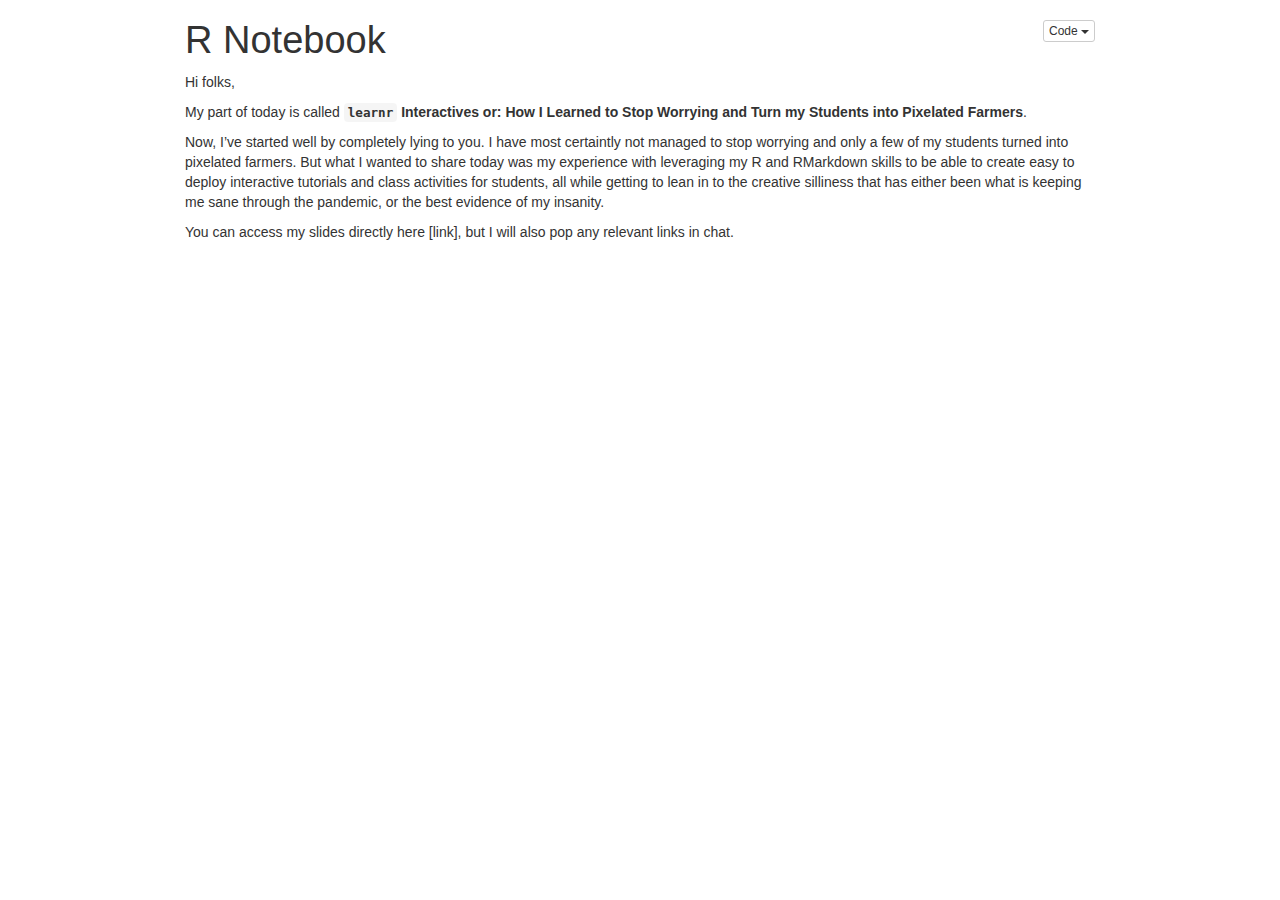
==== speak-notes.nb.html @ c22b1b2d "Update" ====
<!DOCTYPE html>

<html>

<head>

<meta charset="utf-8" />
<meta name="generator" content="pandoc" />
<meta http-equiv="X-UA-Compatible" content="IE=EDGE" />




<title>R Notebook</title>

<script src="[data-uri]"></script>
<script src="[data-uri]"></script>
<meta name="viewport" content="width=device-width, initial-scale=1" />
<link href="data:text/css,html%7Bfont%2Dfamily%3Asans%2Dserif%3B%2Dwebkit%2Dtext%2Dsize%2Dadjust%3A100%25%3B%2Dms%2Dtext%2Dsize%2Dadjust%3A100%25%7Dbody%7Bmargin%3A0%7Darticle%2Caside%2Cdetails%2Cfigcaption%2Cfigure%2Cfooter%2Cheader%2Chgroup%2Cmain%2Cmenu%2Cnav%2Csection%2Csummary%7Bdisplay%3Ablock%7Daudio%2Ccanvas%2Cprogress%2Cvideo%7Bdisplay%3Ainline%2Dblock%3Bvertical%2Dalign%3Abaseline%7Daudio%3Anot%28%5Bcontrols%5D%29%7Bdisplay%3Anone%3Bheight%3A0%7D%5Bhidden%5D%2Ctemplate%7Bdisplay%3Anone%7Da%7Bbackground%2Dcolor%3Atransparent%7Da%3Aactive%2Ca%3Ahover%7Boutline%3A0%7Dabbr%5Btitle%5D%7Bborder%2Dbottom%3A1px%20dotted%7Db%2Cstrong%7Bfont%2Dweight%3A700%7Ddfn%7Bfont%2Dstyle%3Aitalic%7Dh1%7Bmargin%3A%2E67em%200%3Bfont%2Dsize%3A2em%7Dmark%7Bcolor%3A%23000%3Bbackground%3A%23ff0%7Dsmall%7Bfont%2Dsize%3A80%25%7Dsub%2Csup%7Bposition%3Arelative%3Bfont%2Dsize%3A75%25%3Bline%2Dheight%3A0%3Bvertical%2Dalign%3Abaseline%7Dsup%7Btop%3A%2D%2E5em%7Dsub%7Bbottom%3A%2D%2E25em%7Dimg%7Bborder%3A0%7Dsvg%3Anot%28%3Aroot%29%7Boverflow%3Ahidden%7Dfigure%7Bmargin%3A1em%2040px%7Dhr%7Bheight%3A0%3B%2Dwebkit%2Dbox%2Dsizing%3Acontent%2Dbox%3B%2Dmoz%2Dbox%2Dsizing%3Acontent%2Dbox%3Bbox%2Dsizing%3Acontent%2Dbox%7Dpre%7Boverflow%3Aauto%7Dcode%2Ckbd%2Cpre%2Csamp%7Bfont%2Dfamily%3Amonospace%2Cmonospace%3Bfont%2Dsize%3A1em%7Dbutton%2Cinput%2Coptgroup%2Cselect%2Ctextarea%7Bmargin%3A0%3Bfont%3Ainherit%3Bcolor%3Ainherit%7Dbutton%7Boverflow%3Avisible%7Dbutton%2Cselect%7Btext%2Dtransform%3Anone%7Dbutton%2Chtml%20input%5Btype%3Dbutton%5D%2Cinput%5Btype%3Dreset%5D%2Cinput%5Btype%3Dsubmit%5D%7B%2Dwebkit%2Dappearance%3Abutton%3Bcursor%3Apointer%7Dbutton%5Bdisabled%5D%2Chtml%20input%5Bdisabled%5D%7Bcursor%3Adefault%7Dbutton%3A%3A%2Dmoz%2Dfocus%2Dinner%2Cinput%3A%3A%2Dmoz%2Dfocus%2Dinner%7Bpadding%3A0%3Bborder%3A0%7Dinput%7Bline%2Dheight%3Anormal%7Dinput%5Btype%3Dcheckbox%5D%2Cinput%5Btype%3Dradio%5D%7B%2Dwebkit%2Dbox%2Dsizing%3Aborder%2Dbox%3B%2Dmoz%2Dbox%2Dsizing%3Aborder%2Dbox%3Bbox%2Dsizing%3Aborder%2Dbox%3Bpadding%3A0%7Dinput%5Btype%3Dnumber%5D%3A%3A%2Dwebkit%2Dinner%2Dspin%2Dbutton%2Cinput%5Btype%3Dnumber%5D%3A%3A%2Dwebkit%2Douter%2Dspin%2Dbutton%7Bheight%3Aauto%7Dinput%5Btype%3Dsearch%5D%7B%2Dwebkit%2Dbox%2Dsizing%3Acontent%2Dbox%3B%2Dmoz%2Dbox%2Dsizing%3Acontent%2Dbox%3Bbox%2Dsizing%3Acontent%2Dbox%3B%2Dwebkit%2Dappearance%3Atextfield%7Dinput%5Btype%3Dsearch%5D%3A%3A%2Dwebkit%2Dsearch%2Dcancel%2Dbutton%2Cinput%5Btype%3Dsearch%5D%3A%3A%2Dwebkit%2Dsearch%2Ddecoration%7B%2Dwebkit%2Dappearance%3Anone%7Dfieldset%7Bpadding%3A%2E35em%20%2E625em%20%2E75em%3Bmargin%3A0%202px%3Bborder%3A1px%20solid%20silver%7Dlegend%7Bpadding%3A0%3Bborder%3A0%7Dtextarea%7Boverflow%3Aauto%7Doptgroup%7Bfont%2Dweight%3A700%7Dtable%7Bborder%2Dspacing%3A0%3Bborder%2Dcollapse%3Acollapse%7Dtd%2Cth%7Bpadding%3A0%7D%40media%20print%7B%2A%2C%3Aafter%2C%3Abefore%7Bcolor%3A%23000%21important%3Btext%2Dshadow%3Anone%21important%3Bbackground%3A0%200%21important%3B%2Dwebkit%2Dbox%2Dshadow%3Anone%21important%3Bbox%2Dshadow%3Anone%21important%7Da%2Ca%3Avisited%7Btext%2Ddecoration%3Aunderline%7Da%5Bhref%5D%3Aafter%7Bcontent%3A%22%20%28%22%20attr%28href%29%20%22%29%22%7Dabbr%5Btitle%5D%3Aafter%7Bcontent%3A%22%20%28%22%20attr%28title%29%20%22%29%22%7Da%5Bhref%5E%3D%22javascript%3A%22%5D%3Aafter%2Ca%5Bhref%5E%3D%22%23%22%5D%3Aafter%7Bcontent%3A%22%22%7Dblockquote%2Cpre%7Bborder%3A1px%20solid%20%23999%3Bpage%2Dbreak%2Dinside%3Aavoid%7Dthead%7Bdisplay%3Atable%2Dheader%2Dgroup%7Dimg%2Ctr%7Bpage%2Dbreak%2Dinside%3Aavoid%7Dimg%7Bmax%2Dwidth%3A100%25%21important%7Dh2%2Ch3%2Cp%7Borphans%3A3%3Bwidows%3A3%7Dh2%2Ch3%7Bpage%2Dbreak%2Dafter%3Aavoid%7D%2Enavbar%7Bdisplay%3Anone%7D%2Ebtn%3E%2Ecaret%2C%2Edropup%3E%2Ebtn%3E%2Ecaret%7Bborder%2Dtop%2Dcolor%3A%23000%21important%7D%2Elabel%7Bborder%3A1px%20solid%20%23000%7D%2Etable%7Bborder%2Dcollapse%3Acollapse%21important%7D%2Etable%20td%2C%2Etable%20th%7Bbackground%2Dcolor%3A%23fff%21important%7D%2Etable%2Dbordered%20td%2C%2Etable%2Dbordered%20th%7Bborder%3A1px%20solid%20%23ddd%21important%7D%7D%40font%2Dface%7Bfont%2Dfamily%3A%27Glyphicons%20Halflings%27%3Bsrc%3Aurl%28data%3Aapplication%2Fvnd%2Ems%2Dfontobject%3Bbase64%2Cn04AAEFNAAACAAIABAAAAAAABQAAAAAAAAABAJABAAAEAExQAAAAAAAAAAIAAAAAAAAAAAEAAAAAAAAAJxJ%[base64]%2FSEdmjKHUbyow8ATBE40IvWA3vTu8LiABDQ%2BpexwUMcm1SMnNryctQSiI1K5ZnbOlXKmnVV5YvRe6RnNMFNCOs1KNVpn6yZhCJkRtVRNzEufeIq7HgSrcx4S8h%2Fv4vnrrKc6oCNxmSk2uKlZQHBii6iKFoH0746ThvkO1kJHlxjrkxs%2BLWORaDQBEtiYJIR5IB9Bi1UyL4Rmr0BNigNkMzlKQmnofBHviqVzUxwdMb3NdCn69hy%2BpRYVKGVS%2F1tnsqv4LL7wCCPZZAZPT4aCShHjHJVNuXbmMrY5LeQaGnvAkXlVrJgKRAUdFjrWEah9XebPeQMj7KS7DIBAFt8ycgC5PLGUOHSE3ErGZCiViNLL5ZARfywnCoZaKQCu6NuFX42AEeKtKUGnr%2FCm2Cy8tpFhBPMW5Fxi4Qm4TkDWh4IWFDClhU2hRWosUWqcKLlgyXB%2BlSHaWaHiWlBAR8SeSgSPCQxdVQgzUixWKSTrIQEbU94viDctkvX%2BVSjJuUmV8L4CXShI11esnp0pjWNZIyxKHS4wVQ2ime1P4RnhvGw0aDN1OLAXGERsB7buFpFGGBAre4QEQR0HOIO5oYH305G%2BKspT%2FFupEGGafCCwxSe6ZUa%2B073rXHnNdVXE6eWvibUS27XtRzkH838mYLMBmYysZTM0EM3A1fbpCBYFccN1B%2FEnCYu%2FTgCGmr7bMh8GfYL%2BBfcLvB0gRagC09w9elfldaIy%2FhNCBLRgBgtCC7jAF63wLSMAfbfAlEggYU0bUA7ACCJmTDpEmJtI78w4%2FBO7dN7JR7J7ZvbYaUbaILSQsRBiF3HGk5fEg6p9unwLvn98r%2BvnsV%2B372uf1xBLq4qU%2F45fTuqaAP%2BpssmCCCTF0mhEow8ZXZOS8D7Q85JsxZ%2BAzok7B7O%2Ff6J8AzYBySZQB%2FQHYUSA%2BEeQhEWiS6AIQzgcsDiER4MjgMBAWDV4AgQ3g1eBgIdweCQmCjJEMkJ%2BPKRWyFHHmg1Wi%2F6xzUgA0LREoKJChwnQa9B%2B5RQZRB3IlBlkAnxyQNaANwHMowzlYSMCBgnbpzvqpl0iTJNCQidDI9ZrSYNIRBhHtUa5YHMHxyGEik9hDE0AKj72AbTCaxtHPUaKZdAZSnQTyjGqGLsmBStCejApUhg4uBMU6mATujEl%2BKdDPbI6Ag4vLr%2BhjY6lbjBeoLKnZl0UZgRX8gTySOeynZVz1wOq7e1hFGYIq%2BMhrGxDLak0PrwYzSXtcuyhXEhwOYofiW%2BEcI%2Fjw8P6IY6ed%2BetAbuqKp5QIapT77LnAe505lMuqL79a0ut4rWexzFttsOsLDy7zvtQzcq3U1qabe7tB0wHWVXji%2BzDbo8x8HyIRUbXnwUcklFv51fvTymiV%2BMXLSmGH9d9%2BaXpD5X6lao41anWGig7IwIdnoBY2ht%2FpO9mClLo4NdXHAsefqWUKlXJkbqPOFhMoR4aiA1BXqhRNbB2Xwi%2B7u%2FjpAoOpKJ0UX24EsrzMfHXViakCNcKjBxuQX8BO0ZqjJ3xXzf%2B61t2VXOSgJ8xu65QKgtN6FibPmPYsXbJRHHqbgATcSZxBqGiDiU4NNNsYBsKD0MIP%2FOfKnlk%2FLkaid%[base64]%2FgFtuW0wR4cgd%2BZKesSV7QkNE2kw6AV4hoIuC02LGmTomyf8PiO6CZzOTLTPQ%2BHW06H%2Btx%2BbQ8LmDYg1pTFrp2oJXgkZTyeRJZM0C8aE2LpFrNVDuhARsN543%2FFV6klQ6Tv1OoZGXLv0igKrl%2FCmJxRmX7JJbJ998VSIPQRyDBICzl4JJlYHbdql30NvYcOuZ7a10uWRrgoieOdgIm4rlq6vNOQBuqESLbXG5lzdJGHw2m0sDYmODXbYGTfSTGRKpssTO95fothJCjUGQgEL4yKoGAF%2F0SrpUDNn8CBgBcSDQByAeNkCXp4S4Ro2Xh4OeaGRgR66PVOsU8bc6TR5%[base64]%2F1SgRCJ1dk4UdBT7OoyuNgLs0oCd8RnrEIb6QdMxT2QjD4zMrJkfgx5aDMcA4orsTtKCqWb%2FVeyceqa5OGSmB28YwH4rFbkQaLoUN8OQQYnD3w2eXpI4ScQfbCUZiJ4yMOIKLyyTc7BQ4uXUw6Ee6%2FxM%2B4Y67ngNBknxIPwuppgIhFcwJyr6EIj%2BLzNj%2FmfR2vhhRlx0BILZoAYruF0caWQ7YxO66UmeguDREAFHYuC7HJviRgVO6ruJH59h%2FC%2FPkgSle8xNzZJULLWq9JMDTE2fjGE146a1Us6PZDGYle6ldWRqn%2FpdpgHKNGrGIdkRK%2BKPETT9nKT6kLyDI8xd9A1FgWmXWRAIHwZ37WyZHOVyCadJEmMVz0MadMjDrPho%2BEIochkVC2xgGiwwsQ6DMv2P7UXqT4x7CdcYGId2BJQQa85EQKmCmwcRejQ9Bm4oATENFPkxPXILHpMPUyWTI5rjNOsIlmEeMbcOCEqInpXACYQ9DDxmFo9vcmsDblcMtg4tqBerNngkIKaFJmrQAPnq1dEzsMXcwjcHdfdCibcAxxA%2Bq%2Fj9m3LM%2FO7WJka4tSidVCjsvo2lQ%2F2ewyoYyXwAYyr2PlRoR5MpgVmSUIrM3PQxXPbgjBOaDQFIyFMJvx3Pc5RSYj12ySVF9fwFPQu2e2KWVoL9q3Ayv3IzpGHUdvdPdrNUdicjsTQ2ISy7QU3DrEytIjvbzJnAkmANXjAFERA0MUoPF3%2F5KFmW14bBNOhwircYgMqoDpUMcDtCmBE82QM2YtdjVLB4kBuKho%2FbcwQdeboqfQartuU3CsCf%2BcXkgYAqp%2F0Ee3RorAZt0AvvOCSI4JICIlGlsV0bsSid%2FNIEALAAzb6HAgyWHBps6xAOwkJIGcB82CxRQq4sJf3FzA70A%2BTRqcqjEMETCoez3mkPcpnoALs0ugJY8kQwrC%[base64]%2FWDHA60cYFaI%2FPjpzquUqdaYGcIq%2BmLez3WLFFCtNBN2QJcrlcoELgiPku5R5dSlJFaCEqEZle1AQzAKC%2B1SotMcBNyQUFuRHRF6OlimSBgjZeTBCwLyc6A%2BP%2FoFRchXTz5ADknYJHxzrJ5pGuIKRQISU6WyKTBBjD8WozmVYWIsto1AS5rxzKlvJu4E%2FvwOiKxRtCWsDM%2BeTHUrmwrCK5BIfMzGkD%2B0Fk5LzBs0jMYXktNDblB06LMNJ09U8pzSLmo14MS0OMjcdrZ31pyQqxJJpRImlSvfYAK8inkYU52QY2FPEVsjoWewpwhRp5yAuNpkqhdb7ku9Seefl2D0B8SMTFD90xi4CSOwwZy9IKkpMtI3FmFUg3%2FkFutpQGNc3pCR7gvC4sgwbupDu3DyEN%2BW6YGLNM21jpB49irxy9BSlHrVDlnihGKHwPrbVFtc%2Bh1rVQKZduxIyojccZIIcOCmhEnC7UkY68WXKQgLi2JCDQkQWJRQuk60hZp0D3rtCTINSeY9Ej2kIKYfGxwOs4j9qMM7fYZiipzgcf7TamnehqdhsiMiCawXnz4xAbyCkLAx5EGbo3Ax1u3dUIKnTxIaxwQTHehPl3V491H0%2BbC5zgpGz7Io%2BmjdhKlPJ01EeMpM7UsRJMi1nGjmJg35i6bQBAAxjO%2FENJubU2mg3ONySEoWklCwdABETcs7ck3jgiuU9pcKKpbgn%2B3YlzV1FzIkB6pmEDOSSyDfPPlQskznctFji0kpgZjW5RZe6x9kYT4KJcXg0bNiCyif%2BpZACCyRMmYsfiKmN9tSO65F0R2OO6ytlEhY5Sj6uRKfFxw0ijJaAx%2Fk3QgnAFSq27%2F2i4GEBA%2BUvTJKK%2F9eISNvG46Em5RZfjTYLdeD8kdXHyrwId%2FDQZUaMCY4gGbke2C8vfjgV%2FY9kkRQOJIn%2FxM9INZSpiBnqX0Q9GlQPpPKAyO5y%2BW5NMPSRdBCUlmuxl40ZfMCnf2Cp044uI9WLFtCi4YVxKjuRCOBWIb4XbIsGdbo4qtMQnNOQz4XDSui7W%2FN6l54qOynCqD3DpWQ%2BmpD7C40D8BZEWGJX3tlAaZBMj1yjvDYKwCJBa201u6nBKE5UE%2B7QSEhCwrXfbRZylAaAkplhBWX50dumrElePyNMRYUrC99UmcSSNgImhFhDI4BXjMtiqkgizUGCrZ8iwFxU6fQ8GEHCFdLewwxYWxgScAYMdMLmcZR6b7rZl95eQVDGVoUKcRMM1ixXQtXNkBETZkVVPg8LoSrdetHzkuM7DjZRHP02tCxA1fmkXKF3VzfN1pc1cv%2F8lbTIkkYpqKM9VOhp65ktYk%2BQ46myFWBapDfyWUCnsnI00QTBQmuFjMZTcd0V2NQ768Fhpby04k2IzNR1wKabuGJqYWwSly6ocMFGTeeI%2BejsWDYgEvr66QgqdcIbFYDNgsm0x9UHY6SCd5%2B7tpsLpKdvhahIDyYmEJQCqMqtCF6UlrE5GXRmbu%[base64]%2FiOmsLtHSWNUWEGk9hScMPShasUA1AcHOtRZlqMeQ0OzYS9vQvYUjOLrzP07BUAFikcJNMi7gIxEw4pL1G54TcmmmoAQ5s7TGWErJZ2Io4yQ0ljRYhL8H5e62oDtLF8aDpnIvZ5R3GWJyAugdiiJW9hQAVTsnCBHhwu7rkBlBX6r3b7ejEY0k5GGeyKv66v%2B6dg7mcJTrWHbtMywbedYqCQ0FPwoytmSWsL8WTtChZCKKzEF7vP6De4x2BJkkniMgSdWhbeBSLtJZR9CTHetK1xb34AYIJ37OegYIoPVbXgJ%2FqDQK%2BbfCtxQRVKQu77WzOoM6SGL7MaZwCGJVk46aImai9fmam%2BWpHG%2B0BtQPWUgZ7RIAlPq6lkECUhZQ2gqWkMYKcYMYaIc4gYCDFHYa2d1nzp3%2BJ1eCBay8IYZ0wQRKGAqvCuZ%2FUgbQPyllosq%2BXtfKIZOzmeJqRazpmmoP%2F76YfkjzV2NlXTDSBYB04SVlNQsFTbGPk1t%2FI4Jktu0XSgifO2ozFOiwd%2F0SssJDn0dn4xqk4GDTTKX73%2FwQyBLdqgJ%2BWx6AQaba3BA9CKEzjtQYIfAsiYamapq80LAamYjinlKXUkxdpIDk0puXUEYzSalfRibAeDAKpNiqQ0FTwoxuGYzRnisyTotdVTclis1LHRQCy%2FqqL8oUaQzWRxilq5Mi0IJGtMY02cGLD69vGjkj3p6pGePKI8bkBv5evq8SjjyU04vJR2cQXQwSJyoinDsUJHCQ50jrFTT7yRdbdYQMB3MYCb6uBzJ9ewhXYPAIZSXfeEQBZZ3GPN3Nbhh%2FwkvAJLXnQMdi5NYYZ5GHE400GS5rXkOZSQsdZgIbzRnF9ueLnsfQ47wHAsirITnTlkCcuWWIUhJSbpM3wWhXNHvt2xUsKKMpdBSbJnBMcihkoDqAd1Zml%2FR4yrzow1Q2A5G%2Bkzo%2FRhRxQS2lCSDRV8LlYLBOOoo1bF4jwJAwKMK1tWLHlu9i0j4Ig8qVm6wE1DxXwAwQwsaBWUg2pOOol2dHxyt6npwJEdLDDVYyRc2D0HbcbLUJQj8gPevQBUBOUHXPrsAPBERICpnYESeu2OHotpXQxRGlCCtLdIsu23MhZVEoJg8Qumj%2FUMMc34IBqTKLDTp76WzL%2FdMjCxK7MjhiGjeYAC%2Fkj%2FjY%2FRde7hpSM1xChrog6yZ7OWTuD56xBJnGFE%2BpT2ElSyCnJcwVzCjkqeNLfMEJqKW0G7OFIp0G%2B9mh50I9o8k1tpCY0xYqFNIALgIfc2me4n1bmJnRZ89oepgLPT0NTMLNZsvSCZAc3TXaNB07vail36%2FdBySis4m9%2FDR8izaLJW6bWCkVgm5T%2Bius3ZXq4xI%2BGnbveLbdRwF2mNtsrE0JjYc1AXknCOrLSu7Te%2Fr4dPYMCl5qtiHNTn%2BTPbh1jCBHH%2BdMJNhwNgs3nT%2BOhQoQ0vYif56BMG6WowAcHR3DjQolxLzyVekHj00PBAaW7IIAF1EF%2BuRIWyXjQMAs2chdpaKPNaB%2BkSezYt0%2BCA04sOg5vx8Fr7Ofa9sUv87h7SLAUFSzbetCCZ9pmyLt6l6%2FTzoA1%2FZBG9bIUVHLAbi%2FkdBFgYGyGwRQGBpkqCEg2ah9UD6EedEcEL3j4y0BQQCiExEnocA3SZboh%2Bepgd3YsOkHskZwPuQ5OoyA0fTA5AXrHcUOQF%2BzkJHIA7PwCDk1gGVmGUZSSoPhNf%2BTklauz98QofOlCIQ%2FtCD4dosHYPqtPCXB3agggQQIqQJsSkB%2Bqn0rkQ1toJjON%2FOtCIB9RYv3PqRA4C4U68ZMlZn6BdgEvi2ziU%2BTQ6NIw3ej%2BAtDwMGEZk7e2IjxUWKdAxyaw9OCwSmeADTPPleyk6UhGDNXQb%2B%2BW6Uk4q6F7%2Frg6WVTo82IoCxSIsFDrav4EPHphD3u4hR53WKVvYZUwNCCeM4PMBWzK%2BEfIthZOkuAwPo5C5jgoZgn6dUdvx5rIDmd58cXXdKNfw3l%2BwM2UjgrDJeQHhbD7HW2QDoZMCujgIUkk5Fg8VCsdyjOtnGRx8wgKRPZN5dR0zPUyfGZFVihbFRniXZFOZGKPnEQzU3AnD1KfR6weHW2XS6KbPJxUkOTZsAB9vTVp3Le1F8q5l%2BDMcLiIq78jxAImD2pGFw0VHfRatScGlK6SMu8leTmhUSMy8Uhdd6xBiH3Gdman4tjQGLboJfqz6fL2WKHTmrfsKZRYX6BTDjDldKMosaSTLdQS7oDisJNqAUhw1PfTlnacCO8vl8706Km1FROgLDmudzxg%2BEWTiArtHgLsRrAXYWdB0NmToNCJdKm0KWycZQqb%2BMw76Qy29iQ5up%2FX7oyw8QZ75kP5F6iJAJz6KCmqxz8fEa%2FxnsMYcIO%2FvEkGRuMckhr4rIeLrKaXnmIzlNLxbFspOphkcnJdnz%2FChp%2FVlpj2P7jJQmQRwGnltkTV5dbF9fE3%2FfxoSqTROgq9wFUlbuYzYcasE0ouzBo%2BdDCDzxKAfhbAZYxQiHrLzV2iVexnDX%2FQnT1fsT%2Fxuhu1ui5qIytgbGmRoQkeQooO8eJNNZsf0iALur8QxZFH0nCMnjerYQqG1pIfjyVZWxhVRznmmfLG00BcBWJE6hzQWRyFknuJnXuk8A5FRDCulwrWASSNoBtR%2BCtGdkPwYN2o7DOw%2FVGlCZPusRBFXODQdUM5zeHDIVuAJBLqbO%2Ff9Qua%2BpDqEPk230Sob9lEZ8BHiCorjVghuI0lI4JDgHGRDD%2FprQ84B1pVGkIpVUAHCG%2Biz3Bn3qm2AVrYcYWhock4jso5%2BJ7HfHVj4WMIQdGctq3psBCVVzupQOEioBGA2Bk%2BUILT7%2BVoX5mdxxA5fS42gISQVi%2FHTzrgMxu0fY6hE1ocUwwbsbWcezrY2n6S8%2F6cxXkOH4prpmPuFoikTzY7T85C4T2XYlbxLglSv2uLCgFv8Quk%2FwdesUdWPeHYIH0R729JIisN9Apdd4eB10aqwXrPt%2BSu9mA8k8n1sjMwnfsfF2j3jMUzXepSHmZ%2FBfqXvzgUNQQWOXO8YEuFBh4QTYCkOAPxywpYu1VxiDyJmKVcmJPGWk%2Fgc3Pov02StyYDahwmzw3E1gYC9wkupyWfDqDSUMpCTH5e5N8B%2F%2FlHiMuIkTNw4USHrJU67bjXGqNav6PBuQSoqTxc8avHoGmvqNtXzIaoyMIQIiiUHIM64cXieouplhNYln7qgc4wBVAYR104kO%2BCvKqsg4yIUlFNThVUAKZxZt1XA34h3TCUUiXVkZ0w8Hh2R0Z5L0b4LZvPd%2Fp1gi%2F07h8qfwHrByuSxglc9cI4QIg2oqvC%2Fqm0i7tjPLTgDhoWTAKDO2ONW5oe%2B%2FeKB9vZB8K6C25yCZ9RFVMnb6NRdRjyVK57CHHSkJBfnM2%2Fj4ODUwRkqrtBBCrDsDpt8jhZdXoy%2F1BCqw3sSGhgGGy0a5Jw6BP%2FTExoCmNFYjZl248A0osgPyGEmRA%2BfAsqPVaNAfytu0vuQJ7rk3J4kTDTR2AlCHJ5cls26opZM4w3jMULh2YXKpcqGBtuleAlOZnaZGbD6DHzMd6i2oFeJ8z9XYmalg1Szd%2FocZDc1C7Y6vcALJz2lYnTXiWEr2wawtoR4g3jvWUU2Ngjd1cewtFzEvM1NiHZPeLlIXFbBPawxNgMwwAlyNSuGF3zizVeOoC9bag1qRAQKQE%2FEZBWC2J8mnXAN2aTBboZ7HewnObE8CwROudZHmUM5oZ%2FUgd%2FJZQK8lvAm43uDRAbyW8gZ%2BZGq0EVerVGUKUSm%2FIdn8AQHdR4m7bue88WBwft9mSCeMOt1ncBwziOmJYI2ZR7ewNMPiCugmSsE4EyQ%2BQATJG6qORMGd4snEzc6B4shPIo4G1T7PgSm8PY5eUkPdF8JZ0VBtadbHXoJgnEhZQaODPj2gpODKJY5Yp4DOsLBFxWbvXN755KWylJm%2BoOd4zEL9Hpubuy2gyyfxh8oEfFutnYWdfB8PdESLWYvSqbElP9qo3u6KTmkhoacDauMNNjj0oy40DFV7Ql0aZj77xfGl7TJNHnIwgqOkenruYYNo6h724%2BzUQ7%2BvkCpZB%2BpGA562hYQiDxHVWOq0oDQl%2FQsoiY%2BcuI7iWq%2FZIBtHcXJ7kks%2Bh2fCNUPA82BzjnqktNts%2BRLdk1VSu%2BtqEn7QZCCsvEqk6FkfiOYkrsw092J8jsfIuEKypNjLxrKA9kiA19mxBD2suxQKCzwXGws7kEJvlhUiV9tArLIdZW0IORcxEzdzKmjtFhsjKy%2F44XYXdI5noQoRcvjZ1RMPACRqYg2V1%2BOwOepcOknRLLFdYgTkT5UApt%2FJhLM3jeFYprZV%2BZow2g8fP%2BU68hkKFWJj2yBbKqsrp25xkZX1DAjUw52IMYWaOhab8Kp05VrdNftqwRrymWF4OQSjbdfzmRZirK8FMJELEgER2PHjEAN9pGfLhCUiTJFbd5LBkOBMaxLr%2FA1SY9dXFz4RjzoU9ExfJCmx%2FI9FKEGT3n2cmzl2X42L3Jh%2BAbQq6sA%2BSs1kitoa4TAYgKHaoybHUDJ51oETdeI%2F9ThSmjWGkyLi5QAGWhL0BG1UsTyRGRJOldKBrYJeB8ljLJHfATWTEQBXBDnQexOHTB%2BUn44zExFE4vLytcu5NwpWrUxO%2F0ZICUGM7hGABXym0V6ZvDST0E370St9MIWQOTWngeoQHUTdCJUP04spMBMS8LSker9cReVQkULFDIZDFPrhTzBl6sed9wcZQTbL%2BBDqMyaN3RJPh%2Fanbx%2BIv%2BqgQdAa3M9Z5JmvYlh4qop%2BHo1F1W5gbOE9YKLgAnWytXElU4G8GtW47lhgFE6gaSs%2Bgs37sFvi0PPVvA5dnCBgILTwoKd%2F%2BDoL9F6inlM7H4rOTzD79KJgKlZO%2FZgt22UsKhrAaXU5ZcLrAglTVKJEmNJvORGN1vqrcfSMizfpsgbIe9zno%2BgBoKVXgIL%2FVI8dB1O5o%2FR3Suez%2FgD7M781ShjKpIIORM%2FnxG%2BjjhhgPwsn2IoXsPGPqYHXA63zJ07M2GPEykQwJBYLK808qYxuIew4frk52nhCsnCYmXiR6CuapvE1IwRB4%2FQftDbEn%2BAucIr1oxrLabRj9q4ae0%2BfXkHnteAJwXRbVkR0mctVSwEbqhJiMSZUp9DNbEDMmjX22m3ABpkrPQQTP3S1sib5pD2VRKRd%2BeNAjLYyT0hGrdjWJZy24OYXRoWQAIhGBZRxuBFMjjZQhpgrWo8SiFYbojcHO8V5DyscJpLTHyx9Fimassyo5U6WNtquUMYgccaHY5amgR3PQzq3ToNM5ABnoB9kuxsebqmYZm0R9qxJbFXCQ1UPyFIbxoUraTJFDpCk0Wk9GaYJKz%2F6oHwEP0Q14lMtlddQsOAU9zlYdMVHiT7RQP3XCmWYDcHCGbVRHGnHuwzScA0BaSBOGkz3lM8CArjrBsyEoV6Ys4qgDK3ykQQPZ3hCRGNXQTNNXbEb6tDiTDLKOyMzRhCFT%2BmAUmiYbV3YQVqFVp9dorv%2BTsLeCykS2b5yyu8AV7IS9cxcL8z4Kfwp%2BxJyYLv1OsxQCZwTB4a8BZ%2F5EdxTBJthApqyfd9u3ifr%2FWILTqq5VqgwMT9SOxbSGWLQJUUWCVi4k9tho9nEsbUh7U6NUsLmkYFXOhZ0kmamaJLRNJzSj%2Fqn4Mso6zb6iLLBXoaZ6AqeWCjHQm2lztnejYYM2eubnpBdKVLORZhudH3JF1waBJKA9%2BW8EhMj3Kzf0L4vi4k6RoHh3Z5YgmSZmk6ns4fjScjAoL8GoOECgqgYEBYUGFVO4FUv4%2FYtowhEmTs0vrvlD%2FCrisnoBNDAcUi%2FteY7OctFlmARQzjOItrrlKuPO6E2Ox93L4O%2F4DcgV%2FdZ7qR3VBwVQxP1GCieA4RIpweYJ5FoYrHxqRBdJjnqbsikA2Ictbb8vE1GYIo9dacK0REgDX4smy6GAkxlH1yCGGsk%2BtgiDhNKuKu3yNrMdxafmKTF632F8Vx4BNK57GvlFisrkjN9WDAtjsWA0ENT2e2nETUb%2Fn7qwhvGnrHuf5bX6Vh%2Fn3xffU3PeHdR%2BFA92i6ufT3AlyAREoNDh6chiMWTvjKjHDeRhOa9YkOQRq1vQXEMppAQVwHCuIcV2g5rBn6GmZZpTR7vnSD6ZmhdSl176gqKTXu5E%2BYbfL0adwNtHP7dT7t7b46DVZIkzaRJOM%2BS6KcrzYVg%2BT3wSRFRQashjfU18NutrKa%2F7PXbtuJvpIjbgPeqd%2BpjmRw6YKpnANFSQcpzTZgpSNJ6J7uiagAbir%2F8tNXJ%2FOsOnRh6iuIexxrmkIneAgz8QoLmiaJ8sLQrELVK2yn3wOHp57BAZJhDZjTBzyoRAuuZ4eoxHruY1pSb7qq79cIeAdOwin4GdgMeIMHeG%2BFZWYaiUQQyC5b50zKjYw97dFjAeY2I4Bnl105Iku1y0lMA1ZHolLx19uZnRdILcXKlZGQx%2FGdEqSsMRU1BIrFqRcV1qQOOHyxOLXEGcbRtAEsuAC2V4K3p5mFJ22IDWaEkk9ttf5Izb2LkD1MnrSwztXmmD%2FQi%2FEmVEFBfiKGmftsPwVaIoZanlKndMZsIBOskFYpDOq3QUs9aSbAAtL5Dbokus2G4%2FasthNMK5UQKCOhU97oaOYNGsTah%2BjfCKsZnTRn5TbhFX8ghg8CBYt%2FBjeYYYUrtUZ5jVij%2Fop7V5SsbA4mYTOwZ46hqdpbB6Qvq3AS2HHNkC15pTDIcDNGsMPXaBidXYPHc6PJAkRh29Vx8KcgX46LoUQBhRM%2B3SW6Opll%2FwgxxsPgKJKzr5QCmwkUxNbeg6Wj34SUnEzOemSuvS2OetRCO8Tyy%2BQbSKVJcqkia%2BGvDefFwMOmgnD7h81TUtMn%2BmRpyJJ349HhAnoWFTejhpYTL9G8N2nVg1qkXBeoS9Nw2fB27t7trm7d%2FQK7Cr4uoCeOQ7%2F8JfKT77KiDzLImESHw%2F0wf73QeHu74hxv7uihi4fTX%2BXEwAyQG3264dwv17aJ5N335Vt9sdrAXhPOAv8JFvzqyYXwfx8WYJaef1gMl98JRFyl5Mv5Uo%2FoVH5ww5OzLFsiTPDns7fS6EURSSWd%2F92BxMYQ8sBaH%2Bj%2BwthQPdVgDGpTfi%2BJQIWMD8xKqULliRH01rTeyF8x8q%2FGBEEEBrAJMPf25UQwi0b8tmqRXY7kIvNkzrkvRWLnxoGYEJsz8u4oOyMp8cHyaybb1HdMCaLApUE%2B%2F7xLIZGP6H9xuSEXp1zLIdjk5nBaMuV%2FyTDRRP8Y2ww5RO6d2D94o%2B6ucWIqUAvgHIHXhZsmDhjVLczmZ3ca0Cb3PpKwt2UtHVQ0BgFJsqqTsnzZPlKahRUkEu4qmkJt%2Bkqdae76ViWe3STan69yaF9%2BfESD2lcQshLHWVu4ovItXxO69bqC5p1nZLvI8NdQB9s9UNaJGlQ5mG947ipdDA0eTIw%2FA1zEdjWquIsQXXGIVEH0thC5M%2BW9pZe7IhAVnPJkYCCXN5a32HjN6nsvokEqRS44tGIs7s2LVTvcrHAF%2BRVmI8L4HUYk4x%2B67AxSMJKqCg8zrGOgvK9kNMdDrNiUtSWuHFpC8%2Fp5qIQrEo%2FH%2B1l%2F0cAwQ2nKmpWxKcMIuHY44Y6DlkpO48tRuUGBWT0FyHwSKO72Ud%2BtJUfdaZ4CWNijzZtlRa8%2BCkmO%2FEwHYfPZFU%2FhzjFWH7vnzHRMo%2BaF9u8qHSAiEkA2HjoNQPEwHsDKOt6hOoK3Ce%2F%2B%2F9boMWDa44I6FrQhdgS7OnNaSzwxWKZMcyHi6LN4WC6sSj0qm2PSOGBTvDs%2FGWJS6SwEN%2FULwpb4LQo9fYjUfSXRwZkynUazlSpvX9e%2BG2zor8l%2BYaMxSEomDdLHGcD6YVQPegTaA74H8%2BV4WvJkFUrjMLGLlvSZQWvi8%2FQA7yzQ8GPno%2F%2F5SJHRP%2FOqKObPCo81s%2F%2B6WgLqykYpGAgQZhVDEBPXWgU%2FWzFZjKUhSFInufPRiMAUULC6T11yL45ZrRoB4DzOyJShKXaAJIBS9wzLYIoCEcJKQW8GVCx4fihqJ6mshBUXSw3wWVj3grrHQlGNGhIDNNzsxQ3M%2BGWn6ASobIWC%2BLbYOC6UpahVO13Zs2zOzZC8z7FmA05JhUGyBsF4tsG0drcggIFzgg%2Fkpf3%2BCnAXKiMgIE8Jk%2FMhpkc8DUJEUzDSnWlQFme3d0sHZDrg7LavtsEX3cHwjCYA17pMTfx8Ajw9hHscN67hyo%2BRJQ4458RmPywXykkVcW688oVUrQhahpPRvTWPnuI0B%2BSkQu7dCyvLRyFYlC1LG1gRCIvn3rwQeINzZQC2KXq31FaR9UmVV2QeGVqBHjmE%2BVMd3b1fhCynD0pQNhCG6%2FWCDbKPyE7NRQzL3BzQAJ0g09aUzcQA6mUp9iZFK6Sbp%2FYbHjo%2B%2B7%2FWj8S4YNa%2BZdqAw1hDrKWFXv9%2BzaXpf8ZTDSbiqsxnwN%2FCzK5tPkOr4tRh2kY3Bn9JtalbIOI4b3F7F1vPQMfoDcdxMS8CW9m%2FNCW%2FHILTUVWQIPiD0j1A6bo8vsv6P1hCESl2abrSJWDrq5sSzUpwoxaCU9FtJyYH4QFMxDBpkkBR6kn0LMPO%2B5EJ7Z6bCiRoPedRZ%2FP0SSdii7ZnPAtVwwHUidcdyspwncz5uq6vvm4IEDbJVLUFCn%2FLvIHfooUBTkFO130FC7CmmcrKdgDJcid9mvVzsDSibOoXtIf9k6ABle3PmIxejodc4aob0QKS432srrCMndbfD454q52V01G4q913mC5HOsTzWF4h2No1av1VbcUgWAqyoZl%2B11PoFYnNv2HwAODeNRkHj%2B8SF1fcvVBu6MrehHAZK1Gm69ICcTKizykHgGFx7QdowTVAsYEF2tVc0Z6wLryz2FI1sc5By2znJAAmINndoJiB4sfPdPrTC8RnkW7KRCwxC6YvXg5ahMlQuMpoCSXjOlBy0Kij%2BbsCYPbGp8BdCBiLmLSAkEQRaieWo1SYvZIKJGj9Ur%2FeWHjiB7SOVdqMAVmpBvfRiebsFjger7DC%2B8kRFGtNrTrnnGD2GAJb8rQCWkUPYHhwXsjNBSkE6lGWUj5QNhK0DMNM2l%2BkXRZ0KLZaGsFSIdQz%2FHXDxf3%2FTE30%2BDgBKWGWdxElyLccJfEpjsnszECNoDGZpdwdRgCixeg9L4EPhH%2BRptvRMVRaahu4cySjS3P5wxAUCPkmn%2BrhyASpmiTaiDeggaIxYBmtLZDDhiWIJaBgzfCsAGUF1Q1SFZYyXDt9skCaxJsxK2Ms65dmdp5WAZyxik%2FzbrTQk5KmgxCg%2Ff45L0jywebOWUYFJQAJia7XzCV0x89rpp%2Ff3AVWhSPyTanqmik2SkD8A3Ml4NhIGLAjBXtPShwKYfi2eXtrDuKLk4QlSyTw1ftXgwqA2jUuopDl%2B5tfUWZNwBpEPXghzbBggYCw%2Fdhy0ntds2yeHCDKkF%2FYxQjNIL%2FF%2F37jLPHCKBO9ibwYCmuxImIo0ijV2Wbg3kSN2psoe8IsABv3RNFaF9uMyCtCYtqcD%2BqNOhwMlfARQUdJ2tUX%2BMNJqOwIciWalZsmEjt07tfa8ma4cji9sqz%2BQ9hWfmMoKEbIHPOQORbhQRHIsrTYlnVTNvcq1imqmmPDdVDkJgRcTgB8Sb6epCQVmFZe%2BjGDiNJQLWnfx%2BdrTKYjm0G8yH0ZAGMWzEJhUEQ4Maimgf%2Fbkvo8PLVBsZl152y5S8%2BHRDfZIMCbYZ1WDp4yrdchOJw8k6R%2B%2F2pHmydK4NIK2PHdFPHtoLmHxRDwLFb7eB%2BM4zNZcB9NrAgjVyzLM7xyYSY13ykWfIEEd2n5%2FiYp3ZdrCf7fL%2Ben%2BsIJu2W7E30MrAgZBD1rAAbZHPgeAMtKCg3NpSpYQUDWJu9bT3V7tOKv%2BNRiJc8JAKqqgCA%2FPNRBR7ChpiEulyQApMK1AyqcWnpSOmYh6yLiWkGJ2mklCSPIqN7UypWj3dGi5MvsHQ87MrB4VFgypJaFriaHivwcHIpmyi5LhNqtem4q0n8awM19Qk8BOS0EsqGscuuydYsIGsbT5GHnERUiMpKJl4ON7qjB4fEqlGN%2FhCky89232UQCiaeWpDYCJINXjT6xl4Gc7DxRCtgV0i1ma4RgWLsNtnEBRQFqZggCLiuyEydmFd7WlogpkCw5G1x4ft2psm3KAREwVwr1Gzl6RT7FDAqpVal34ewVm3VH4qn5mjGj%2BbYL1NgfLNeXDwtmYSpwzbruDKpTjOdgiIHDVQSb5%2FzBgSMbHLkxWWgghIh9QTFSDILixVwg0Eg1puooBiHAt7DzwJ7m8i8%2Fi%2BjHvKf0QDnnHVkVTIqMvIQImOrzCJwhSR7qYB5gSwL6aWL9hERHCZc4G2%2BJrpgHNB8eCCmcIWIQ6rSdyPCyftXkDlErUkHafHRlkOIjxGbAktz75bnh50dU7YHk%2BMz7wwstg6RFZb%2BTZuSOx1qqP5C66c0mptQmzIC2dlpte7vZrauAMm%2F7RfBYkGtXWGiaWTtwvAQiq2oD4YixPLXE2khB2FRaNRDTk%2B9sZ6K74Ia9VntCpN4BhJGJMT4Z5c5FhSepRCRWmBXqx%2BwhVZC4me4saDs2iNqXMuCl6iAZflH8fscC1sTsy4PHeC%2BXYuqMBMUun5YezKbRKmEPwuK%2BCLzijPEQgfhahQswBBLfg%[base64]%2BRCMlDDbElcjaROLDoualmUIQ88Kekk3iM4OQrADcxi3rJguS4MOIBIgKgXrjd1WkbCdqxJk%2F4efRIFsavZA7KvvJQqp3Iid5Z0NFc5aiMRzGN3vrpBzaMy4JYde3wr96PjN90AYOIbyp6T4zj8LoE66OGcX1Ef4Z3KoWLAUF4BTg7ug%2FAbkG5UNQXAMkQezujSHeir2uTThgd3gpyzDrbnEdDRH2W7U6PeRvBX1ZFMP5RM%2BZu6UUZZD8hDPHldVWntTCNk7To8IeOW9yn2wx0gmurwqC60AOde4r3ETi5pVMSDK8wxhoGAoEX9NLWHIR33VbrbMveii2jAJlrxwytTHbWNu8Y4N8vCCyZjAX%2FpcsfwXbLze2%2BD%2Bu33OGBoJyAAL3jn3RuEcdp5If8O%2Ba4NKWvxOTyDltG0IWoHhwVGe7dKkCWFT%2B%2Btm%2BhaBCikRUUMrMhYKZJKYoVuv%2FbsJzO8DwfVIInQq3g3BYypiz8baogH3r3GwqCwFtZnz4xMjAVOYnyOi5HWbFA8n0qz1OjSpHWFzpQOpvkNETZBGpxN8ybhtqV%2FDMUxd9uFZmBfKXMCn%2FSqkWJyKPnT6lq%2B4zBZni6fYRByJn6OK%2BOgPBGRAJluwGSk4wxjOOzyce%2FPKODwRlsgrVkdcsEiYrqYdXo0Er2GXi2GQZd0tNJT6c9pK1EEJG1zgDJBoTVuCXGAU8BKTvCO%2FcEQ1Wjk3Zzuy90JX4m3O5IlxVFhYkSUwuQB2up7jhvkm%2BbddRQu5F9s0XftGEJ9JSuSk%2BZachCbdU45fEqbugzTIUokwoAKvpUQF%2FCvLbWW5BNQFqFkJg2f30E%2F48StNe5QwBg8zz3YAJ82FZoXBxXSv4QDooDo79NixyglO9AembuBcx5Re3CwOKTHebOPhkmFC7wNaWtoBhFuV4AkEuJ0J%2B1pT0tLkvFVZaNzfhs%2FKd3%2BA9YsImlO4XK4vpCo%2FelHQi%2F9gkFg07xxnuXLt21unCIpDV%2BbbRxb7FC6nWYTsMFF8%2B1LUg4JFjVt3vqbuhHmDKbgQ4e%2BRGizRiO8ky05LQGMdL2IKLSNar0kNG7lHJMaXr5mLdG3nykgj6vB%2FKVijd1ARWkFEf3yiUw1v%2FWaQivVUpIDdSNrrKbjO5NPnxz6qTTGgYg03HgPhDrCFyYZTi3XQw3HXCva39mpLNFtz8AiEhxAJHpWX13gCTAwgm9YTvMeiqetdNQv6IU0hH0G%2BZManTqDLPjyrOse7WiiwOJCG%[base64]%2F6gQKuihPtiUtlCQVPohUgzfezTg8o1b3n9pNZeco1QucaoXe40Fa5JYhqdTspFmxGtW9h5ezLFZs3j%2FN46f%2BS2rjYNC2JySXrnSAFhvAkz9a5L3pza8eYKHNoPrvBRESpxYPJdKVUxBE39nJ1chrAFpy4MMkf0qKgYALctGg1DQI1kIymyeS2AJNT4X240d3IFQb%2F0jQbaHJ2YRK8A%2Bls6WMhWmpCXYG5jqapGs5%2FeOJErxi2%2F2KWVHiPellTgh%2FfNl%2F2KYPKb7DUcAg%2BmCOPQFCiU9Mq%2FWLcU1xxC8aLePFZZlE%2BPCLzf7ey46INWRw2kcXySR9FDgByXzfxiNKwDFbUSMMhALPFSedyjEVM5442GZ4hTrsAEvZxIieSHGSgkwFh%2FnFNdrrFD4tBH4Il7fW6ur4J8Xaz7RW9jgtuPEXQsYk7gcMs2neu3zJwTyUerHKSh1iTBkj2YJh1SSOZL5pLuQbFFAvyO4k1Hxg2h99MTC6cTUkbONQIAnEfGsGkNFWRbuRyyaEZInM5pij73EA9rPIUfU4XoqQpHT9THZkW%2BoKFLvpyvTBMM69tN1Ydwv1LIEhHsC%2BueVG%2Bw%2BkyCPsvV3erRikcscHjZCkccx6VrBkBRusTDDd8847GA7p2Ucy0y0HdSRN6YIBciYa4vuXcAZbQAuSEmzw%2BH%2FAuOx%2BaH%2BtBL88H57D0MsqyiZxhOEQkF%2F8DR1d2hSPMj%2FsNOa5rxcUnBgH8ictv2J%2Bcb4BA4v3MCShdZ2vtK30vAwkobnEWh7rsSyhmos3WC93Gn9C4nnAd%2FPjMMtQfyDNZsOPd6XcAsnBE%2FmRHtHEyJMzJfZFLE9OvQa0i9kUmToJ0ZxknTgdl%2FXPV8xoh0K7wNHHsnBdvFH3sv52lU7UFteseLG%2FVanIvcwycVA7%2BBE1Ulyb20BvwUWZcMTKhaCcmY3ROpvonVMV4N7yBXTL7IDtHzQ4CCcqF66LjF3xUqgErKzolLyCG6Kb7irP%2FMVTCCwGRxfrPGpMMGvPLgJ881PHMNMIO09T5ig7AzZTX%2F5PLlwnJLDAPfuHynSGhV4tPqR3gJ4kg4c06c%2FF1AcjGytKm2Yb5jwMotF7vro4YDLWlnMIpmPg36NgAZsGA0W1spfLSue4xxat0Gdwd0lqDBOgIaMANykwwDKejt5YaNtJYIkrSgu0KjIg0pznY0SCd1qlC6R19g97UrWDoYJGlrvCE05J%2F5wkjpkre727p5PTRX5FGrSBIfJqhJE%2FIS876PaHFkx9pGTH3oaY3jJRvLX9Iy3Edoar7cFvJqyUlOhAEiOSAyYgVEGkzHdug%2BoRHIEOXAExMiTSKU9A6nmRC8mp8iYhwWdP2U%[base64]%2FBQQp1sWlNolpIu4ekxUTBV7NmxOFKEBmmN%2BnA7pvF78%2FRII5ZHA09OAiE%2F66MF6HQ%2BqVEJCHxwymukkNvzqHEh52dULPbVasfQMgTDyBZzx4007YiKdBuUauQOt27Gmy8ISclPmEUCIcuLbkb1mzQSqIa3iE0PJh7UMYQbkpe%2BhXjTJKdldyt2mVPwywoODGJtBV1lJTgMsuSQBlDMwhEKIfrvsxGQjHPCEfNfMAY2oxvyKcKPUbQySkKG6tj9AQyEW3Q5rpaDJ5Sns9ScLKeizPRbvWYAw4bXkrZdmB7CQopCH8NAmqbuciZChHN8lVGaDbCnmddnqO1PQ4ieMYfcSiBE5zzMz%2BJV%2F4eyzrzTEShvqSGzgWimkNxLvUj86iAwcZuIkqdB0VaIB7wncLRmzHkiUQpPBIXbDDLHBlq7vp9xwuC9AiNkIptAYlG7Biyuk8ILdynuUM1cHWJgeB%2BK3wBP%2FineogxkvBNNQ4AkW0hvpBOQGFfeptF2YTR75MexYDUy7Q%2F9uocGsx41O4IZhViw%2F2FvAEuGO5g2kyXBUijAggWM08bRhXg5ijgMwDJy40QeY%2FcQpUDZiIzmvskQpO5G1zyGZA8WByjIQU4jRoFJt56behxtHUUE%2Fom7Rj2psYXGmq3llVOCgGYKNMo4pzwntITtapDqjvQtqpjaJwjHmDzSVGLxMt12gEXAdLi%2FcaHSM3FPRGRf7dB7YC%2BcD2ho6oL2zGDCkjlf%2FDFoQVl8GS%2F56wur3rdV6ggtzZW60MRB3g%2BU1W8o8cvqIpMkctiGVMzXUFI7FacFLrgtdz4mTEr4aRAaQ2AFQaNeG7GX0yOJgMRYFziXdJf24kg%2FgBQIZMG%2FYcPEllRTVNoDYR6oSJ8wQNLuihfw81UpiKPm714bZX1KYjcXJdfclCUOOpvTxr9AAJevTY4HK%2FG7F3mUc3GOAKqh60zM0v34v%2BELyhJZqhkaMA8UMMOU90f8RKEJFj7EqepBVwsRiLbwMo1J2zrE2UYJnsgIAscDmjPjnzI8a719Wxp757wqmSJBjXowhc46QN4RwKIxqEE6E5218OeK7RfcpGjWG1jD7qND%2B%2FGTk6M56Ig4yMsU6LUW1EWE%2BfIYycVV1thldSlbP6ltdC01y3KUfkobkt2q01YYMmxpKRvh1Z48uNKzP%2FIoRIZ%2FF6buOymSnW8gICitpJjKWBscSb9JJKaWkvEkqinAJ2kowKoqkqZftRqfRQlLtKoqvTRDi2vg%2FRrPD%2Fd3a09J8JhGZlEkOM6znTsoMCsuvTmywxTCDhw5dd0GJOHCMPbsj3QLkTE3MInsZsimDQ3HkvthT7U9VA4s6G07sID0FW4SHJmRGwCl%2BMu4xf0ezqeXD2PtPDnwMPo86sbwDV%2B9PWcgFcARUVYm3hrFQrHcgMElFGbSM2A1zUYA3baWfheJp2AINmTJLuoyYD%2FOwA4a6V0ChBN97E8YtDBerUECv0u0TlxR5yhJCXvJxgyM73Bb6pyq0jTFJDZ4p1Am1SA6sh8nADd1hAcGBMfq4d%2FUfwnmBqe0Jun1n1LzrgKuZMAnxA3NtCN7Klf4BH%2B14B7ibBmgt0TGUafVzI4uKlpF7v8NmgNjg90D6QE3tbx8AjSAC%2BOA1YJvclyPKgT27QpIEgVYpbPYGBsnyCNrGz9XUsCHkW1QAHgL2STZk12QGqmvAB0NFteERkvBIH7INDsNW9KKaAYyDMdBEMzJiWaJHZALqDxQDWRntumSDPcplyFiI1oDpT8wbwe01AHhW6%2BvAUUBoGhY3CT2tgwehdPqU%2F4Q7ZLYvhRl%2FogOvR9O2%2BwkkPKW5vCTjD2fHRYXONCoIl4Jh1bZY0ZE1O94mMGn%2FdFSWBWzQ%2FVYk%2BGezi46RgiDv3EshoTmMSlioUK6MQEN8qeyK6FRninyX8ZPeUWjjbMJChn0n%2FyJvrq5bh5UcCAcBYSafTFg7p0jDgrXo2QWLb3WpSOET%2FHh4oSadBTvyDo10IufLzxiMLAnbZ1vcUmj3w7BQuIXjEZXifwukVxrGa9j%2BDXfpi12m1RbzYLg9J2wFergEwOxFyD0%2FJstNK06ZN2XdZSGWxcJODpQHOq4iKqjqkJUmPu1VczL5xTGUfCgLEYyNBCCbMBFT%2FcUP6pE%2FmujnHsSDeWxMbhrNilS5MyYR0nJyzanWXBeVcEQrRIhQeJA6Xt4f2eQESNeLwmC10WJVHqwx8SSyrtAAjpGjidcj1E2FYN0LObUcFQhafUKTiGmHWRHGsFCB%2BHEXgrzJEB5bp0QiF8ZHh11nFX8AboTD0PS4O1LqF8XBks2MpjsQnwKHF6HgaKCVLJtcr0XjqFMRGfKv8tmmykhLRzu%2BvqQ02%2BKpJBjaLt9ye1Ab%2BBbEBhy4EVdIJDrL2naV0o4wU8YZ2Lq04FG1mWCKC%2BUwkXOoAjneU%2FxHplMQo2cXUlrVNqJYczgYlaOEczVCs%2FOCgkyvLmTmdaBJc1iBLuKwmr6qtRnhowngsDxhzKFAi02tf8bmET8BO27ovJKF1plJwm3b0JpMh38%2BxsrXXg7U74QUM8ZCIMOpXujHntKdaRtsgyEZl5MClMVMMMZkZLNxH9%2Bb8fH6%2Bb8Lev30A9TuEVj9CqAdmwAAHBPbfOBFEATAPZ2CS0OH1Pj%2F0Q7PFUcC8hDrxESWdfgFRm%2B7vvWbkEppHB4T%2F1ApWnlTIqQwjcPl0VgS1yHSmD0OdsCVST8CQVwuiew1Y%2Bg3QGFjNMzwRB2DSsAk26cmA8lp2wIU4p93AUBiUHFGOxOajAqD7Gm6NezNDjYzwLOaSXRBYcWipTSONHjUDXCY4mMI8XoVCR%2FRrs%2FJLKXgEx%2BqkmeDlFOD1%2FyTQNDClRuiUyKYCllfMiQiyFkmuTz2vLsBNyRW%2Bxz%2B5FElFxWB28VjYIGZ0Yd%2B5wIjkcoMaggxswbT0pCmckRAErbRlIlcOGdBo4djTNO8FAgQ%2BlT6vPS60BwTRSUAM3ddkEAZiwtEyArrkiDRnS7LJ%2B2hwbzd2YDQagSgACpsovmjil5wfPuXq3GuH0CyE7FK3M4FgRaFoIkaodORrPx1%2BJpI9psyNYIFuJogZa0%2F1AhOWdlHQxdAgbwacsHqPZo8u%2FngAH2GmaTdhYnBfSDbBfh8CHq6Bx5bttP2%2BRdM%2BMAaYaZ0Y%2FADkbNCZuAyAVQa2OcXOeICmDn9Q%2FeFkDeFQg5MgHEDXq%2FtVjj%2Bjtd26nhaaolWxs1ixSUgOBwrDhRIGOLyOVk2%2FBc0UxvseQCO2pQ2i%2BKrfhu%2FWeBovNb5dJxQtJRUDv2mCwYVpNl2efQM9xQHnK0JwLYt%2FU0Wf%2BphiA4uw8G91slC832pmOTCAoZXohg1fewCZqLBhkOUBofBWpMPsqg7XEXgPfAlDo2U5WXjtFdS87PIqClCK5nW6adCeXPkUiTGx0emOIDQqw1yFYGHEVx20xKjJVYe0O8iLmnQr3FA9nSIQilUKtJ4ZAdcTm7%2BExseJauyqo30hs%2B1qSW211A1SFAOUgDlCGq7eTIcMAeyZkV1SQJ4j%2Fe1Smbq4HcjqgFbLAGLyKxlMDMgZavK5NAYH19Olz3la%2FQCTiVelFnU6O%2FGCvykqS%2FwZJDhKN9gBtSOp%2F1SP5VRgJcoVj%2Bkmf2wBgv4gjrgARBWiURYx8xENV3bEVUAAWWD3dYDKAIWk5opaCFCMR5ZjJExiCAw7gYiSZ2rkyTce4eNMY3lfGn%2B8p6%2BvBckGlKEXnA6Eota69OxDO9oOsJoy28BXOR0UoXNRaJD5ceKdlWMJlOFzDdZNpc05tkMGQtqeNF2lttZqNco1VtwXgRstLSQ6tSPChgqtGV5h2DcDReIQadaNRR6AsAYKL5gSFsCJMgfsaZ7DpKh8mg8Wz8V7H%2BgDnLuMxaWEIUPevIbClgap4dqmVWSrPgVYCzAoZHIa5z2Ocx1D%2FGvDOEqMOKLrMefWIbSWHZ6jbgA8qVBhYNHpx0P%2BjAgN5TB3haSifDcApp6yymEi6Ij%2FGsEpDYUgcHATJUYDUAmC1SCkJ4cuZXSAP2DEpQsGUjQmKJfJOvlC2x%2FpChkOyLW7KEoMYc5FDC4v2FGqSoRWiLsbPCiyg1U5yiHZVm1XLkHMMZL11%2Fyxyw0UnGig3MFdZklN5FI%2FqiT65T%2BjOXOdO7XbgWurOAZR6Cv9uu1cm5LjkXX4xi6mWn5r5NjBS0gTliHhMZI2WNqSiSphEtiCAwnafS11JhseDGHYQ5%2BbqWiAYiAv6Jsf79%2FVUs4cIl%2Bn6%2BWOjcgB%2F2l5TreoAV2717JzZbQIR0W1cl%[base64]%2FPhoawJDrGAP0JYWHgAVUByo%2FbGdiv2T2EMg8gsS14%2FrAdzlOYazFE7w4OzxeKiWdm3nSOnQRRKXSlVo8HEAbBfyJMKqoq%2BSCcTSx5NDtbFwNlh8VhjGGDu7JG5%2FTAGAvniQSSUog0pNzTim8Owc6QTuSKSTXlQqwV3eiEnklS3LeSXYPXGK2VgeZBqNcHG6tZHvA3vTINhV0ELuQdp3t1y9%2BogD8Kk%2FW7QoRN1UWPqM4%2BxdygkFDPLoTaumKReKiLWoPHOfY54m3qPx4c%2B4pgY3MRKKbljG8w4wvz8pxk3AqKsy4GMAkAtmRjRMsCxbb4Q2Ds0Ia9ci8cMT6DmsJG00XaHCIS%2Bo3F8YVVeikw13w%2BOEDaCYYhC0ZE54kA4jpjruBr5STWeqQG6M74HHL6TZ3lXrd99ZX%2B%2B7LhNatQaZosuxEf5yRA15S9gPeHskBIq3Gcw81AGb9%2FO53DYi%2F5CsQ51EmEh8Rkg4vOciClpy4d04eYsfr6fyQkBmtD%2BP8sNh6e%2BXYHJXT%2FlkXxT4KXU5F2sGxYyzfniMMQkb9OjDN2C8tRRgTyL7GwozH14PrEUZc6oz05Emne3Ts5EG7WolDmU8OB1LDG3VrpQxp%2BpT0KYV5dGtknU64JhabdqcVQbGZiAxQAnvN1u70y1AnmvOSPgLI6uB4AuDGhmAu3ATkJSw7OtS%2F2ToPjqkaq62%2F7WFG8advGlRRqxB9diP07JrXowKR9tpRa%2BjGJ91zxNTT1h8I2PcSfoUPtd7NejVoH03EUcqSBuFZPkMZhegHyo2ZAITovmm3zAIdGFWxoNNORiMRShgwdYwFzkPw5PA4a5MIIQpmq%2Bnsp3YMuXt%2FGkXxLx%2FP6%2BZJS0lFyz4MunC3eWSGE8xlCQrKvhKUPXr0hjpAN9ZK4PfEDrPMfMbGNWcHDzjA7ngMxTPnT7GMHar%2BgMQQ3NwHCv4zH4BIMYvzsdiERi6gebRmerTsVwZJTRsL8dkZgxgRxmpbgRcud%2BYlCIRpPwHShlUSwuipZnx9QCsEWziVazdDeKSYU5CF7UVPAhLer3CgJOQXl%2Fzh575R5rsrmRnKAzq4POFdgbYBuEviM4%2BLVC15ssLNFghbTtHWerS1hDt5s4qkLUha%2FqpZXhWh1C6lTQAqCNQnaDjS7UGFBC6wTu8yFnKJnExCnAs3Ok9yj5KpfZESQ4lTy5pTGTnkAUpxI%2ByjEldJfSo4y0QhG4i4IwkRFGcjWY8%2BEzgYYJUK7BXQksLxAww%2FYYWBMhJILB9e8ePEJ4OP7z%2B4%2FwOQDl64iOYDp26DaONPxpKtBxq%2FaTzRGarm3VkPYTLJKx6Z%2FMw2YbBGseJhPMwhhNswrIkyvV2BYzrvZbxLpKwcWJhYmFtVZ%2BlPEq91FzVp1HlQY1bZVLqeNR9SAUn6n0E28k%2FUuGkNpP1DBI5ch%2FEehZfjUQ9aE41NhETExoPT2gGQz0IhWJbEOvTQ4wgcXCHHFBhewYUiFHuhRSAUVmEHeCRQHQkXGFwkAgyzREJCVN7TRnTon36Zw3tPhx4EALwNdwDv%2BJ41YSP4B2CQqz0EFgARZ4ESgBHQgROwAVn9GTI%2BHYexTUevLUeta4%2FDqKrbMVS%2BYqb8hUwYCrlgKtmAq1YCrFgKrd4qpXiqZcKn1oqdWipjYKpWwVPVYqW6xUpVipKqFR3QKjagVEtAqHpxUMTitsnFaJOKx2cVhswq35RVpyiq9lFVNIKnOQVMkgqtYxVNxiqQjFS7GKlSIVIsQqPIhUWwioigFQ%2B%2BKkN8VHr49HDw9Ebo9EDo9DTo9Crg9BDg9%2FWx7gWx7YWwlobYrOGxWPNisAaAHEyALpkAVDIAeWAArsABVXACYuAD5cAF6wAKFQAQqgAbVAAsoAAlQAUaYAfkwAvogBWQACOgAD9AAHSAAKT4GUdMiOvFngBTwCn2AZ7Dv6B6k%2F90B8%2ByRnkV144AIBoAMTQATGgAjNAA4YABgwABZgB%[base64]%2Fn6j0cS%2Ba2gEU8gIHJ%2BBwfgZX4GL%2BBd%2FgW34FZ%2BBS%2FgUH4FN6BTegTvoEv6BJegRnYEF2A79gOvYDl2BdEjCkqkGtwXp0LNToIskOTXzh%2FF062yJ7AAAAEDAWAAABWhJ%2BKPEIJgBFxMVP7w2QJBGHASQnOBKXKFIdUK4igKA9IEaYJg%29%3Bsrc%3Aurl%28data%3Aapplication%2Fvnd%2Ems%2Dfontobject%3Bbase64%2Cn04AAEFNAAACAAIABAAAAAAABQAAAAAAAAABAJABAAAEAExQAAAAAAAAAAIAAAAAAAAAAAEAAAAAAAAAJxJ%[base64]%2FSEdmjKHUbyow8ATBE40IvWA3vTu8LiABDQ%2BpexwUMcm1SMnNryctQSiI1K5ZnbOlXKmnVV5YvRe6RnNMFNCOs1KNVpn6yZhCJkRtVRNzEufeIq7HgSrcx4S8h%2Fv4vnrrKc6oCNxmSk2uKlZQHBii6iKFoH0746ThvkO1kJHlxjrkxs%2BLWORaDQBEtiYJIR5IB9Bi1UyL4Rmr0BNigNkMzlKQmnofBHviqVzUxwdMb3NdCn69hy%2BpRYVKGVS%2F1tnsqv4LL7wCCPZZAZPT4aCShHjHJVNuXbmMrY5LeQaGnvAkXlVrJgKRAUdFjrWEah9XebPeQMj7KS7DIBAFt8ycgC5PLGUOHSE3ErGZCiViNLL5ZARfywnCoZaKQCu6NuFX42AEeKtKUGnr%2FCm2Cy8tpFhBPMW5Fxi4Qm4TkDWh4IWFDClhU2hRWosUWqcKLlgyXB%2BlSHaWaHiWlBAR8SeSgSPCQxdVQgzUixWKSTrIQEbU94viDctkvX%2BVSjJuUmV8L4CXShI11esnp0pjWNZIyxKHS4wVQ2ime1P4RnhvGw0aDN1OLAXGERsB7buFpFGGBAre4QEQR0HOIO5oYH305G%2BKspT%2FFupEGGafCCwxSe6ZUa%2B073rXHnNdVXE6eWvibUS27XtRzkH838mYLMBmYysZTM0EM3A1fbpCBYFccN1B%2FEnCYu%2FTgCGmr7bMh8GfYL%2BBfcLvB0gRagC09w9elfldaIy%2FhNCBLRgBgtCC7jAF63wLSMAfbfAlEggYU0bUA7ACCJmTDpEmJtI78w4%2FBO7dN7JR7J7ZvbYaUbaILSQsRBiF3HGk5fEg6p9unwLvn98r%2BvnsV%2B372uf1xBLq4qU%2F45fTuqaAP%2BpssmCCCTF0mhEow8ZXZOS8D7Q85JsxZ%2BAzok7B7O%2Ff6J8AzYBySZQB%2FQHYUSA%2BEeQhEWiS6AIQzgcsDiER4MjgMBAWDV4AgQ3g1eBgIdweCQmCjJEMkJ%2BPKRWyFHHmg1Wi%2F6xzUgA0LREoKJChwnQa9B%2B5RQZRB3IlBlkAnxyQNaANwHMowzlYSMCBgnbpzvqpl0iTJNCQidDI9ZrSYNIRBhHtUa5YHMHxyGEik9hDE0AKj72AbTCaxtHPUaKZdAZSnQTyjGqGLsmBStCejApUhg4uBMU6mATujEl%2BKdDPbI6Ag4vLr%2BhjY6lbjBeoLKnZl0UZgRX8gTySOeynZVz1wOq7e1hFGYIq%2BMhrGxDLak0PrwYzSXtcuyhXEhwOYofiW%2BEcI%2Fjw8P6IY6ed%2BetAbuqKp5QIapT77LnAe505lMuqL79a0ut4rWexzFttsOsLDy7zvtQzcq3U1qabe7tB0wHWVXji%2BzDbo8x8HyIRUbXnwUcklFv51fvTymiV%2BMXLSmGH9d9%2BaXpD5X6lao41anWGig7IwIdnoBY2ht%2FpO9mClLo4NdXHAsefqWUKlXJkbqPOFhMoR4aiA1BXqhRNbB2Xwi%2B7u%2FjpAoOpKJ0UX24EsrzMfHXViakCNcKjBxuQX8BO0ZqjJ3xXzf%2B61t2VXOSgJ8xu65QKgtN6FibPmPYsXbJRHHqbgATcSZxBqGiDiU4NNNsYBsKD0MIP%2FOfKnlk%2FLkaid%[base64]%2FgFtuW0wR4cgd%2BZKesSV7QkNE2kw6AV4hoIuC02LGmTomyf8PiO6CZzOTLTPQ%2BHW06H%2Btx%2BbQ8LmDYg1pTFrp2oJXgkZTyeRJZM0C8aE2LpFrNVDuhARsN543%2FFV6klQ6Tv1OoZGXLv0igKrl%2FCmJxRmX7JJbJ998VSIPQRyDBICzl4JJlYHbdql30NvYcOuZ7a10uWRrgoieOdgIm4rlq6vNOQBuqESLbXG5lzdJGHw2m0sDYmODXbYGTfSTGRKpssTO95fothJCjUGQgEL4yKoGAF%2F0SrpUDNn8CBgBcSDQByAeNkCXp4S4Ro2Xh4OeaGRgR66PVOsU8bc6TR5%[base64]%2F1SgRCJ1dk4UdBT7OoyuNgLs0oCd8RnrEIb6QdMxT2QjD4zMrJkfgx5aDMcA4orsTtKCqWb%2FVeyceqa5OGSmB28YwH4rFbkQaLoUN8OQQYnD3w2eXpI4ScQfbCUZiJ4yMOIKLyyTc7BQ4uXUw6Ee6%2FxM%2B4Y67ngNBknxIPwuppgIhFcwJyr6EIj%2BLzNj%2FmfR2vhhRlx0BILZoAYruF0caWQ7YxO66UmeguDREAFHYuC7HJviRgVO6ruJH59h%2FC%2FPkgSle8xNzZJULLWq9JMDTE2fjGE146a1Us6PZDGYle6ldWRqn%2FpdpgHKNGrGIdkRK%2BKPETT9nKT6kLyDI8xd9A1FgWmXWRAIHwZ37WyZHOVyCadJEmMVz0MadMjDrPho%2BEIochkVC2xgGiwwsQ6DMv2P7UXqT4x7CdcYGId2BJQQa85EQKmCmwcRejQ9Bm4oATENFPkxPXILHpMPUyWTI5rjNOsIlmEeMbcOCEqInpXACYQ9DDxmFo9vcmsDblcMtg4tqBerNngkIKaFJmrQAPnq1dEzsMXcwjcHdfdCibcAxxA%2Bq%2Fj9m3LM%2FO7WJka4tSidVCjsvo2lQ%2F2ewyoYyXwAYyr2PlRoR5MpgVmSUIrM3PQxXPbgjBOaDQFIyFMJvx3Pc5RSYj12ySVF9fwFPQu2e2KWVoL9q3Ayv3IzpGHUdvdPdrNUdicjsTQ2ISy7QU3DrEytIjvbzJnAkmANXjAFERA0MUoPF3%2F5KFmW14bBNOhwircYgMqoDpUMcDtCmBE82QM2YtdjVLB4kBuKho%2FbcwQdeboqfQartuU3CsCf%2BcXkgYAqp%2F0Ee3RorAZt0AvvOCSI4JICIlGlsV0bsSid%2FNIEALAAzb6HAgyWHBps6xAOwkJIGcB82CxRQq4sJf3FzA70A%2BTRqcqjEMETCoez3mkPcpnoALs0ugJY8kQwrC%[base64]%2FWDHA60cYFaI%2FPjpzquUqdaYGcIq%2BmLez3WLFFCtNBN2QJcrlcoELgiPku5R5dSlJFaCEqEZle1AQzAKC%2B1SotMcBNyQUFuRHRF6OlimSBgjZeTBCwLyc6A%2BP%2FoFRchXTz5ADknYJHxzrJ5pGuIKRQISU6WyKTBBjD8WozmVYWIsto1AS5rxzKlvJu4E%2FvwOiKxRtCWsDM%2BeTHUrmwrCK5BIfMzGkD%2B0Fk5LzBs0jMYXktNDblB06LMNJ09U8pzSLmo14MS0OMjcdrZ31pyQqxJJpRImlSvfYAK8inkYU52QY2FPEVsjoWewpwhRp5yAuNpkqhdb7ku9Seefl2D0B8SMTFD90xi4CSOwwZy9IKkpMtI3FmFUg3%2FkFutpQGNc3pCR7gvC4sgwbupDu3DyEN%2BW6YGLNM21jpB49irxy9BSlHrVDlnihGKHwPrbVFtc%2Bh1rVQKZduxIyojccZIIcOCmhEnC7UkY68WXKQgLi2JCDQkQWJRQuk60hZp0D3rtCTINSeY9Ej2kIKYfGxwOs4j9qMM7fYZiipzgcf7TamnehqdhsiMiCawXnz4xAbyCkLAx5EGbo3Ax1u3dUIKnTxIaxwQTHehPl3V491H0%2BbC5zgpGz7Io%2BmjdhKlPJ01EeMpM7UsRJMi1nGjmJg35i6bQBAAxjO%2FENJubU2mg3ONySEoWklCwdABETcs7ck3jgiuU9pcKKpbgn%2B3YlzV1FzIkB6pmEDOSSyDfPPlQskznctFji0kpgZjW5RZe6x9kYT4KJcXg0bNiCyif%2BpZACCyRMmYsfiKmN9tSO65F0R2OO6ytlEhY5Sj6uRKfFxw0ijJaAx%2Fk3QgnAFSq27%2F2i4GEBA%2BUvTJKK%2F9eISNvG46Em5RZfjTYLdeD8kdXHyrwId%2FDQZUaMCY4gGbke2C8vfjgV%2FY9kkRQOJIn%2FxM9INZSpiBnqX0Q9GlQPpPKAyO5y%2BW5NMPSRdBCUlmuxl40ZfMCnf2Cp044uI9WLFtCi4YVxKjuRCOBWIb4XbIsGdbo4qtMQnNOQz4XDSui7W%2FN6l54qOynCqD3DpWQ%2BmpD7C40D8BZEWGJX3tlAaZBMj1yjvDYKwCJBa201u6nBKE5UE%2B7QSEhCwrXfbRZylAaAkplhBWX50dumrElePyNMRYUrC99UmcSSNgImhFhDI4BXjMtiqkgizUGCrZ8iwFxU6fQ8GEHCFdLewwxYWxgScAYMdMLmcZR6b7rZl95eQVDGVoUKcRMM1ixXQtXNkBETZkVVPg8LoSrdetHzkuM7DjZRHP02tCxA1fmkXKF3VzfN1pc1cv%2F8lbTIkkYpqKM9VOhp65ktYk%2BQ46myFWBapDfyWUCnsnI00QTBQmuFjMZTcd0V2NQ768Fhpby04k2IzNR1wKabuGJqYWwSly6ocMFGTeeI%2BejsWDYgEvr66QgqdcIbFYDNgsm0x9UHY6SCd5%2B7tpsLpKdvhahIDyYmEJQCqMqtCF6UlrE5GXRmbu%[base64]%2FiOmsLtHSWNUWEGk9hScMPShasUA1AcHOtRZlqMeQ0OzYS9vQvYUjOLrzP07BUAFikcJNMi7gIxEw4pL1G54TcmmmoAQ5s7TGWErJZ2Io4yQ0ljRYhL8H5e62oDtLF8aDpnIvZ5R3GWJyAugdiiJW9hQAVTsnCBHhwu7rkBlBX6r3b7ejEY0k5GGeyKv66v%2B6dg7mcJTrWHbtMywbedYqCQ0FPwoytmSWsL8WTtChZCKKzEF7vP6De4x2BJkkniMgSdWhbeBSLtJZR9CTHetK1xb34AYIJ37OegYIoPVbXgJ%2FqDQK%2BbfCtxQRVKQu77WzOoM6SGL7MaZwCGJVk46aImai9fmam%2BWpHG%2B0BtQPWUgZ7RIAlPq6lkECUhZQ2gqWkMYKcYMYaIc4gYCDFHYa2d1nzp3%2BJ1eCBay8IYZ0wQRKGAqvCuZ%2FUgbQPyllosq%2BXtfKIZOzmeJqRazpmmoP%2F76YfkjzV2NlXTDSBYB04SVlNQsFTbGPk1t%2FI4Jktu0XSgifO2ozFOiwd%2F0SssJDn0dn4xqk4GDTTKX73%2FwQyBLdqgJ%2BWx6AQaba3BA9CKEzjtQYIfAsiYamapq80LAamYjinlKXUkxdpIDk0puXUEYzSalfRibAeDAKpNiqQ0FTwoxuGYzRnisyTotdVTclis1LHRQCy%2FqqL8oUaQzWRxilq5Mi0IJGtMY02cGLD69vGjkj3p6pGePKI8bkBv5evq8SjjyU04vJR2cQXQwSJyoinDsUJHCQ50jrFTT7yRdbdYQMB3MYCb6uBzJ9ewhXYPAIZSXfeEQBZZ3GPN3Nbhh%2FwkvAJLXnQMdi5NYYZ5GHE400GS5rXkOZSQsdZgIbzRnF9ueLnsfQ47wHAsirITnTlkCcuWWIUhJSbpM3wWhXNHvt2xUsKKMpdBSbJnBMcihkoDqAd1Zml%2FR4yrzow1Q2A5G%2Bkzo%2FRhRxQS2lCSDRV8LlYLBOOoo1bF4jwJAwKMK1tWLHlu9i0j4Ig8qVm6wE1DxXwAwQwsaBWUg2pOOol2dHxyt6npwJEdLDDVYyRc2D0HbcbLUJQj8gPevQBUBOUHXPrsAPBERICpnYESeu2OHotpXQxRGlCCtLdIsu23MhZVEoJg8Qumj%2FUMMc34IBqTKLDTp76WzL%2FdMjCxK7MjhiGjeYAC%2Fkj%2FjY%2FRde7hpSM1xChrog6yZ7OWTuD56xBJnGFE%2BpT2ElSyCnJcwVzCjkqeNLfMEJqKW0G7OFIp0G%2B9mh50I9o8k1tpCY0xYqFNIALgIfc2me4n1bmJnRZ89oepgLPT0NTMLNZsvSCZAc3TXaNB07vail36%2FdBySis4m9%2FDR8izaLJW6bWCkVgm5T%2Bius3ZXq4xI%2BGnbveLbdRwF2mNtsrE0JjYc1AXknCOrLSu7Te%2Fr4dPYMCl5qtiHNTn%2BTPbh1jCBHH%2BdMJNhwNgs3nT%2BOhQoQ0vYif56BMG6WowAcHR3DjQolxLzyVekHj00PBAaW7IIAF1EF%2BuRIWyXjQMAs2chdpaKPNaB%2BkSezYt0%2BCA04sOg5vx8Fr7Ofa9sUv87h7SLAUFSzbetCCZ9pmyLt6l6%2FTzoA1%2FZBG9bIUVHLAbi%2FkdBFgYGyGwRQGBpkqCEg2ah9UD6EedEcEL3j4y0BQQCiExEnocA3SZboh%2Bepgd3YsOkHskZwPuQ5OoyA0fTA5AXrHcUOQF%2BzkJHIA7PwCDk1gGVmGUZSSoPhNf%2BTklauz98QofOlCIQ%2FtCD4dosHYPqtPCXB3agggQQIqQJsSkB%2Bqn0rkQ1toJjON%2FOtCIB9RYv3PqRA4C4U68ZMlZn6BdgEvi2ziU%2BTQ6NIw3ej%2BAtDwMGEZk7e2IjxUWKdAxyaw9OCwSmeADTPPleyk6UhGDNXQb%2B%2BW6Uk4q6F7%2Frg6WVTo82IoCxSIsFDrav4EPHphD3u4hR53WKVvYZUwNCCeM4PMBWzK%2BEfIthZOkuAwPo5C5jgoZgn6dUdvx5rIDmd58cXXdKNfw3l%2BwM2UjgrDJeQHhbD7HW2QDoZMCujgIUkk5Fg8VCsdyjOtnGRx8wgKRPZN5dR0zPUyfGZFVihbFRniXZFOZGKPnEQzU3AnD1KfR6weHW2XS6KbPJxUkOTZsAB9vTVp3Le1F8q5l%2BDMcLiIq78jxAImD2pGFw0VHfRatScGlK6SMu8leTmhUSMy8Uhdd6xBiH3Gdman4tjQGLboJfqz6fL2WKHTmrfsKZRYX6BTDjDldKMosaSTLdQS7oDisJNqAUhw1PfTlnacCO8vl8706Km1FROgLDmudzxg%2BEWTiArtHgLsRrAXYWdB0NmToNCJdKm0KWycZQqb%2BMw76Qy29iQ5up%2FX7oyw8QZ75kP5F6iJAJz6KCmqxz8fEa%2FxnsMYcIO%2FvEkGRuMckhr4rIeLrKaXnmIzlNLxbFspOphkcnJdnz%2FChp%2FVlpj2P7jJQmQRwGnltkTV5dbF9fE3%2FfxoSqTROgq9wFUlbuYzYcasE0ouzBo%2BdDCDzxKAfhbAZYxQiHrLzV2iVexnDX%2FQnT1fsT%2Fxuhu1ui5qIytgbGmRoQkeQooO8eJNNZsf0iALur8QxZFH0nCMnjerYQqG1pIfjyVZWxhVRznmmfLG00BcBWJE6hzQWRyFknuJnXuk8A5FRDCulwrWASSNoBtR%2BCtGdkPwYN2o7DOw%2FVGlCZPusRBFXODQdUM5zeHDIVuAJBLqbO%2Ff9Qua%2BpDqEPk230Sob9lEZ8BHiCorjVghuI0lI4JDgHGRDD%2FprQ84B1pVGkIpVUAHCG%2Biz3Bn3qm2AVrYcYWhock4jso5%2BJ7HfHVj4WMIQdGctq3psBCVVzupQOEioBGA2Bk%2BUILT7%2BVoX5mdxxA5fS42gISQVi%2FHTzrgMxu0fY6hE1ocUwwbsbWcezrY2n6S8%2F6cxXkOH4prpmPuFoikTzY7T85C4T2XYlbxLglSv2uLCgFv8Quk%2FwdesUdWPeHYIH0R729JIisN9Apdd4eB10aqwXrPt%2BSu9mA8k8n1sjMwnfsfF2j3jMUzXepSHmZ%2FBfqXvzgUNQQWOXO8YEuFBh4QTYCkOAPxywpYu1VxiDyJmKVcmJPGWk%2Fgc3Pov02StyYDahwmzw3E1gYC9wkupyWfDqDSUMpCTH5e5N8B%2F%2FlHiMuIkTNw4USHrJU67bjXGqNav6PBuQSoqTxc8avHoGmvqNtXzIaoyMIQIiiUHIM64cXieouplhNYln7qgc4wBVAYR104kO%2BCvKqsg4yIUlFNThVUAKZxZt1XA34h3TCUUiXVkZ0w8Hh2R0Z5L0b4LZvPd%2Fp1gi%2F07h8qfwHrByuSxglc9cI4QIg2oqvC%2Fqm0i7tjPLTgDhoWTAKDO2ONW5oe%2B%2FeKB9vZB8K6C25yCZ9RFVMnb6NRdRjyVK57CHHSkJBfnM2%2Fj4ODUwRkqrtBBCrDsDpt8jhZdXoy%2F1BCqw3sSGhgGGy0a5Jw6BP%2FTExoCmNFYjZl248A0osgPyGEmRA%2BfAsqPVaNAfytu0vuQJ7rk3J4kTDTR2AlCHJ5cls26opZM4w3jMULh2YXKpcqGBtuleAlOZnaZGbD6DHzMd6i2oFeJ8z9XYmalg1Szd%2FocZDc1C7Y6vcALJz2lYnTXiWEr2wawtoR4g3jvWUU2Ngjd1cewtFzEvM1NiHZPeLlIXFbBPawxNgMwwAlyNSuGF3zizVeOoC9bag1qRAQKQE%2FEZBWC2J8mnXAN2aTBboZ7HewnObE8CwROudZHmUM5oZ%2FUgd%2FJZQK8lvAm43uDRAbyW8gZ%2BZGq0EVerVGUKUSm%2FIdn8AQHdR4m7bue88WBwft9mSCeMOt1ncBwziOmJYI2ZR7ewNMPiCugmSsE4EyQ%2BQATJG6qORMGd4snEzc6B4shPIo4G1T7PgSm8PY5eUkPdF8JZ0VBtadbHXoJgnEhZQaODPj2gpODKJY5Yp4DOsLBFxWbvXN755KWylJm%2BoOd4zEL9Hpubuy2gyyfxh8oEfFutnYWdfB8PdESLWYvSqbElP9qo3u6KTmkhoacDauMNNjj0oy40DFV7Ql0aZj77xfGl7TJNHnIwgqOkenruYYNo6h724%2BzUQ7%2BvkCpZB%2BpGA562hYQiDxHVWOq0oDQl%2FQsoiY%2BcuI7iWq%2FZIBtHcXJ7kks%2Bh2fCNUPA82BzjnqktNts%2BRLdk1VSu%2BtqEn7QZCCsvEqk6FkfiOYkrsw092J8jsfIuEKypNjLxrKA9kiA19mxBD2suxQKCzwXGws7kEJvlhUiV9tArLIdZW0IORcxEzdzKmjtFhsjKy%2F44XYXdI5noQoRcvjZ1RMPACRqYg2V1%2BOwOepcOknRLLFdYgTkT5UApt%2FJhLM3jeFYprZV%2BZow2g8fP%2BU68hkKFWJj2yBbKqsrp25xkZX1DAjUw52IMYWaOhab8Kp05VrdNftqwRrymWF4OQSjbdfzmRZirK8FMJELEgER2PHjEAN9pGfLhCUiTJFbd5LBkOBMaxLr%2FA1SY9dXFz4RjzoU9ExfJCmx%2FI9FKEGT3n2cmzl2X42L3Jh%2BAbQq6sA%2BSs1kitoa4TAYgKHaoybHUDJ51oETdeI%2F9ThSmjWGkyLi5QAGWhL0BG1UsTyRGRJOldKBrYJeB8ljLJHfATWTEQBXBDnQexOHTB%2BUn44zExFE4vLytcu5NwpWrUxO%2F0ZICUGM7hGABXym0V6ZvDST0E370St9MIWQOTWngeoQHUTdCJUP04spMBMS8LSker9cReVQkULFDIZDFPrhTzBl6sed9wcZQTbL%2BBDqMyaN3RJPh%2Fanbx%2BIv%2BqgQdAa3M9Z5JmvYlh4qop%2BHo1F1W5gbOE9YKLgAnWytXElU4G8GtW47lhgFE6gaSs%2Bgs37sFvi0PPVvA5dnCBgILTwoKd%2F%2BDoL9F6inlM7H4rOTzD79KJgKlZO%2FZgt22UsKhrAaXU5ZcLrAglTVKJEmNJvORGN1vqrcfSMizfpsgbIe9zno%2BgBoKVXgIL%2FVI8dB1O5o%2FR3Suez%2FgD7M781ShjKpIIORM%2FnxG%2BjjhhgPwsn2IoXsPGPqYHXA63zJ07M2GPEykQwJBYLK808qYxuIew4frk52nhCsnCYmXiR6CuapvE1IwRB4%2FQftDbEn%2BAucIr1oxrLabRj9q4ae0%2BfXkHnteAJwXRbVkR0mctVSwEbqhJiMSZUp9DNbEDMmjX22m3ABpkrPQQTP3S1sib5pD2VRKRd%2BeNAjLYyT0hGrdjWJZy24OYXRoWQAIhGBZRxuBFMjjZQhpgrWo8SiFYbojcHO8V5DyscJpLTHyx9Fimassyo5U6WNtquUMYgccaHY5amgR3PQzq3ToNM5ABnoB9kuxsebqmYZm0R9qxJbFXCQ1UPyFIbxoUraTJFDpCk0Wk9GaYJKz%2F6oHwEP0Q14lMtlddQsOAU9zlYdMVHiT7RQP3XCmWYDcHCGbVRHGnHuwzScA0BaSBOGkz3lM8CArjrBsyEoV6Ys4qgDK3ykQQPZ3hCRGNXQTNNXbEb6tDiTDLKOyMzRhCFT%2BmAUmiYbV3YQVqFVp9dorv%2BTsLeCykS2b5yyu8AV7IS9cxcL8z4Kfwp%2BxJyYLv1OsxQCZwTB4a8BZ%2F5EdxTBJthApqyfd9u3ifr%2FWILTqq5VqgwMT9SOxbSGWLQJUUWCVi4k9tho9nEsbUh7U6NUsLmkYFXOhZ0kmamaJLRNJzSj%2Fqn4Mso6zb6iLLBXoaZ6AqeWCjHQm2lztnejYYM2eubnpBdKVLORZhudH3JF1waBJKA9%2BW8EhMj3Kzf0L4vi4k6RoHh3Z5YgmSZmk6ns4fjScjAoL8GoOECgqgYEBYUGFVO4FUv4%2FYtowhEmTs0vrvlD%2FCrisnoBNDAcUi%2FteY7OctFlmARQzjOItrrlKuPO6E2Ox93L4O%2F4DcgV%2FdZ7qR3VBwVQxP1GCieA4RIpweYJ5FoYrHxqRBdJjnqbsikA2Ictbb8vE1GYIo9dacK0REgDX4smy6GAkxlH1yCGGsk%2BtgiDhNKuKu3yNrMdxafmKTF632F8Vx4BNK57GvlFisrkjN9WDAtjsWA0ENT2e2nETUb%2Fn7qwhvGnrHuf5bX6Vh%2Fn3xffU3PeHdR%2BFA92i6ufT3AlyAREoNDh6chiMWTvjKjHDeRhOa9YkOQRq1vQXEMppAQVwHCuIcV2g5rBn6GmZZpTR7vnSD6ZmhdSl176gqKTXu5E%2BYbfL0adwNtHP7dT7t7b46DVZIkzaRJOM%2BS6KcrzYVg%2BT3wSRFRQashjfU18NutrKa%2F7PXbtuJvpIjbgPeqd%2BpjmRw6YKpnANFSQcpzTZgpSNJ6J7uiagAbir%2F8tNXJ%2FOsOnRh6iuIexxrmkIneAgz8QoLmiaJ8sLQrELVK2yn3wOHp57BAZJhDZjTBzyoRAuuZ4eoxHruY1pSb7qq79cIeAdOwin4GdgMeIMHeG%2BFZWYaiUQQyC5b50zKjYw97dFjAeY2I4Bnl105Iku1y0lMA1ZHolLx19uZnRdILcXKlZGQx%2FGdEqSsMRU1BIrFqRcV1qQOOHyxOLXEGcbRtAEsuAC2V4K3p5mFJ22IDWaEkk9ttf5Izb2LkD1MnrSwztXmmD%2FQi%2FEmVEFBfiKGmftsPwVaIoZanlKndMZsIBOskFYpDOq3QUs9aSbAAtL5Dbokus2G4%2FasthNMK5UQKCOhU97oaOYNGsTah%2BjfCKsZnTRn5TbhFX8ghg8CBYt%2FBjeYYYUrtUZ5jVij%2Fop7V5SsbA4mYTOwZ46hqdpbB6Qvq3AS2HHNkC15pTDIcDNGsMPXaBidXYPHc6PJAkRh29Vx8KcgX46LoUQBhRM%2B3SW6Opll%2FwgxxsPgKJKzr5QCmwkUxNbeg6Wj34SUnEzOemSuvS2OetRCO8Tyy%2BQbSKVJcqkia%2BGvDefFwMOmgnD7h81TUtMn%2BmRpyJJ349HhAnoWFTejhpYTL9G8N2nVg1qkXBeoS9Nw2fB27t7trm7d%2FQK7Cr4uoCeOQ7%2F8JfKT77KiDzLImESHw%2F0wf73QeHu74hxv7uihi4fTX%2BXEwAyQG3264dwv17aJ5N335Vt9sdrAXhPOAv8JFvzqyYXwfx8WYJaef1gMl98JRFyl5Mv5Uo%2FoVH5ww5OzLFsiTPDns7fS6EURSSWd%2F92BxMYQ8sBaH%2Bj%2BwthQPdVgDGpTfi%2BJQIWMD8xKqULliRH01rTeyF8x8q%2FGBEEEBrAJMPf25UQwi0b8tmqRXY7kIvNkzrkvRWLnxoGYEJsz8u4oOyMp8cHyaybb1HdMCaLApUE%2B%2F7xLIZGP6H9xuSEXp1zLIdjk5nBaMuV%2FyTDRRP8Y2ww5RO6d2D94o%2B6ucWIqUAvgHIHXhZsmDhjVLczmZ3ca0Cb3PpKwt2UtHVQ0BgFJsqqTsnzZPlKahRUkEu4qmkJt%2Bkqdae76ViWe3STan69yaF9%2BfESD2lcQshLHWVu4ovItXxO69bqC5p1nZLvI8NdQB9s9UNaJGlQ5mG947ipdDA0eTIw%2FA1zEdjWquIsQXXGIVEH0thC5M%2BW9pZe7IhAVnPJkYCCXN5a32HjN6nsvokEqRS44tGIs7s2LVTvcrHAF%2BRVmI8L4HUYk4x%2B67AxSMJKqCg8zrGOgvK9kNMdDrNiUtSWuHFpC8%2Fp5qIQrEo%2FH%2B1l%2F0cAwQ2nKmpWxKcMIuHY44Y6DlkpO48tRuUGBWT0FyHwSKO72Ud%2BtJUfdaZ4CWNijzZtlRa8%2BCkmO%2FEwHYfPZFU%2FhzjFWH7vnzHRMo%2BaF9u8qHSAiEkA2HjoNQPEwHsDKOt6hOoK3Ce%2F%2B%2F9boMWDa44I6FrQhdgS7OnNaSzwxWKZMcyHi6LN4WC6sSj0qm2PSOGBTvDs%2FGWJS6SwEN%2FULwpb4LQo9fYjUfSXRwZkynUazlSpvX9e%2BG2zor8l%2BYaMxSEomDdLHGcD6YVQPegTaA74H8%2BV4WvJkFUrjMLGLlvSZQWvi8%2FQA7yzQ8GPno%2F%2F5SJHRP%2FOqKObPCo81s%2F%2B6WgLqykYpGAgQZhVDEBPXWgU%2FWzFZjKUhSFInufPRiMAUULC6T11yL45ZrRoB4DzOyJShKXaAJIBS9wzLYIoCEcJKQW8GVCx4fihqJ6mshBUXSw3wWVj3grrHQlGNGhIDNNzsxQ3M%2BGWn6ASobIWC%2BLbYOC6UpahVO13Zs2zOzZC8z7FmA05JhUGyBsF4tsG0drcggIFzgg%2Fkpf3%2BCnAXKiMgIE8Jk%2FMhpkc8DUJEUzDSnWlQFme3d0sHZDrg7LavtsEX3cHwjCYA17pMTfx8Ajw9hHscN67hyo%2BRJQ4458RmPywXykkVcW688oVUrQhahpPRvTWPnuI0B%2BSkQu7dCyvLRyFYlC1LG1gRCIvn3rwQeINzZQC2KXq31FaR9UmVV2QeGVqBHjmE%2BVMd3b1fhCynD0pQNhCG6%2FWCDbKPyE7NRQzL3BzQAJ0g09aUzcQA6mUp9iZFK6Sbp%2FYbHjo%2B%2B7%2FWj8S4YNa%2BZdqAw1hDrKWFXv9%2BzaXpf8ZTDSbiqsxnwN%2FCzK5tPkOr4tRh2kY3Bn9JtalbIOI4b3F7F1vPQMfoDcdxMS8CW9m%2FNCW%2FHILTUVWQIPiD0j1A6bo8vsv6P1hCESl2abrSJWDrq5sSzUpwoxaCU9FtJyYH4QFMxDBpkkBR6kn0LMPO%2B5EJ7Z6bCiRoPedRZ%2FP0SSdii7ZnPAtVwwHUidcdyspwncz5uq6vvm4IEDbJVLUFCn%2FLvIHfooUBTkFO130FC7CmmcrKdgDJcid9mvVzsDSibOoXtIf9k6ABle3PmIxejodc4aob0QKS432srrCMndbfD454q52V01G4q913mC5HOsTzWF4h2No1av1VbcUgWAqyoZl%2B11PoFYnNv2HwAODeNRkHj%2B8SF1fcvVBu6MrehHAZK1Gm69ICcTKizykHgGFx7QdowTVAsYEF2tVc0Z6wLryz2FI1sc5By2znJAAmINndoJiB4sfPdPrTC8RnkW7KRCwxC6YvXg5ahMlQuMpoCSXjOlBy0Kij%2BbsCYPbGp8BdCBiLmLSAkEQRaieWo1SYvZIKJGj9Ur%2FeWHjiB7SOVdqMAVmpBvfRiebsFjger7DC%2B8kRFGtNrTrnnGD2GAJb8rQCWkUPYHhwXsjNBSkE6lGWUj5QNhK0DMNM2l%2BkXRZ0KLZaGsFSIdQz%2FHXDxf3%2FTE30%2BDgBKWGWdxElyLccJfEpjsnszECNoDGZpdwdRgCixeg9L4EPhH%2BRptvRMVRaahu4cySjS3P5wxAUCPkmn%2BrhyASpmiTaiDeggaIxYBmtLZDDhiWIJaBgzfCsAGUF1Q1SFZYyXDt9skCaxJsxK2Ms65dmdp5WAZyxik%2FzbrTQk5KmgxCg%2Ff45L0jywebOWUYFJQAJia7XzCV0x89rpp%2Ff3AVWhSPyTanqmik2SkD8A3Ml4NhIGLAjBXtPShwKYfi2eXtrDuKLk4QlSyTw1ftXgwqA2jUuopDl%2B5tfUWZNwBpEPXghzbBggYCw%2Fdhy0ntds2yeHCDKkF%2FYxQjNIL%2FF%2F37jLPHCKBO9ibwYCmuxImIo0ijV2Wbg3kSN2psoe8IsABv3RNFaF9uMyCtCYtqcD%2BqNOhwMlfARQUdJ2tUX%2BMNJqOwIciWalZsmEjt07tfa8ma4cji9sqz%2BQ9hWfmMoKEbIHPOQORbhQRHIsrTYlnVTNvcq1imqmmPDdVDkJgRcTgB8Sb6epCQVmFZe%2BjGDiNJQLWnfx%2BdrTKYjm0G8yH0ZAGMWzEJhUEQ4Maimgf%2Fbkvo8PLVBsZl152y5S8%2BHRDfZIMCbYZ1WDp4yrdchOJw8k6R%2B%2F2pHmydK4NIK2PHdFPHtoLmHxRDwLFb7eB%2BM4zNZcB9NrAgjVyzLM7xyYSY13ykWfIEEd2n5%2FiYp3ZdrCf7fL%2Ben%2BsIJu2W7E30MrAgZBD1rAAbZHPgeAMtKCg3NpSpYQUDWJu9bT3V7tOKv%2BNRiJc8JAKqqgCA%2FPNRBR7ChpiEulyQApMK1AyqcWnpSOmYh6yLiWkGJ2mklCSPIqN7UypWj3dGi5MvsHQ87MrB4VFgypJaFriaHivwcHIpmyi5LhNqtem4q0n8awM19Qk8BOS0EsqGscuuydYsIGsbT5GHnERUiMpKJl4ON7qjB4fEqlGN%2FhCky89232UQCiaeWpDYCJINXjT6xl4Gc7DxRCtgV0i1ma4RgWLsNtnEBRQFqZggCLiuyEydmFd7WlogpkCw5G1x4ft2psm3KAREwVwr1Gzl6RT7FDAqpVal34ewVm3VH4qn5mjGj%2BbYL1NgfLNeXDwtmYSpwzbruDKpTjOdgiIHDVQSb5%2FzBgSMbHLkxWWgghIh9QTFSDILixVwg0Eg1puooBiHAt7DzwJ7m8i8%2Fi%2BjHvKf0QDnnHVkVTIqMvIQImOrzCJwhSR7qYB5gSwL6aWL9hERHCZc4G2%2BJrpgHNB8eCCmcIWIQ6rSdyPCyftXkDlErUkHafHRlkOIjxGbAktz75bnh50dU7YHk%2BMz7wwstg6RFZb%2BTZuSOx1qqP5C66c0mptQmzIC2dlpte7vZrauAMm%2F7RfBYkGtXWGiaWTtwvAQiq2oD4YixPLXE2khB2FRaNRDTk%2B9sZ6K74Ia9VntCpN4BhJGJMT4Z5c5FhSepRCRWmBXqx%2BwhVZC4me4saDs2iNqXMuCl6iAZflH8fscC1sTsy4PHeC%2BXYuqMBMUun5YezKbRKmEPwuK%2BCLzijPEQgfhahQswBBLfg%[base64]%2BRCMlDDbElcjaROLDoualmUIQ88Kekk3iM4OQrADcxi3rJguS4MOIBIgKgXrjd1WkbCdqxJk%2F4efRIFsavZA7KvvJQqp3Iid5Z0NFc5aiMRzGN3vrpBzaMy4JYde3wr96PjN90AYOIbyp6T4zj8LoE66OGcX1Ef4Z3KoWLAUF4BTg7ug%2FAbkG5UNQXAMkQezujSHeir2uTThgd3gpyzDrbnEdDRH2W7U6PeRvBX1ZFMP5RM%2BZu6UUZZD8hDPHldVWntTCNk7To8IeOW9yn2wx0gmurwqC60AOde4r3ETi5pVMSDK8wxhoGAoEX9NLWHIR33VbrbMveii2jAJlrxwytTHbWNu8Y4N8vCCyZjAX%2FpcsfwXbLze2%2BD%2Bu33OGBoJyAAL3jn3RuEcdp5If8O%2Ba4NKWvxOTyDltG0IWoHhwVGe7dKkCWFT%2B%2Btm%2BhaBCikRUUMrMhYKZJKYoVuv%2FbsJzO8DwfVIInQq3g3BYypiz8baogH3r3GwqCwFtZnz4xMjAVOYnyOi5HWbFA8n0qz1OjSpHWFzpQOpvkNETZBGpxN8ybhtqV%2FDMUxd9uFZmBfKXMCn%2FSqkWJyKPnT6lq%2B4zBZni6fYRByJn6OK%2BOgPBGRAJluwGSk4wxjOOzyce%2FPKODwRlsgrVkdcsEiYrqYdXo0Er2GXi2GQZd0tNJT6c9pK1EEJG1zgDJBoTVuCXGAU8BKTvCO%2FcEQ1Wjk3Zzuy90JX4m3O5IlxVFhYkSUwuQB2up7jhvkm%2BbddRQu5F9s0XftGEJ9JSuSk%2BZachCbdU45fEqbugzTIUokwoAKvpUQF%2FCvLbWW5BNQFqFkJg2f30E%2F48StNe5QwBg8zz3YAJ82FZoXBxXSv4QDooDo79NixyglO9AembuBcx5Re3CwOKTHebOPhkmFC7wNaWtoBhFuV4AkEuJ0J%2B1pT0tLkvFVZaNzfhs%2FKd3%2BA9YsImlO4XK4vpCo%2FelHQi%2F9gkFg07xxnuXLt21unCIpDV%2BbbRxb7FC6nWYTsMFF8%2B1LUg4JFjVt3vqbuhHmDKbgQ4e%2BRGizRiO8ky05LQGMdL2IKLSNar0kNG7lHJMaXr5mLdG3nykgj6vB%2FKVijd1ARWkFEf3yiUw1v%2FWaQivVUpIDdSNrrKbjO5NPnxz6qTTGgYg03HgPhDrCFyYZTi3XQw3HXCva39mpLNFtz8AiEhxAJHpWX13gCTAwgm9YTvMeiqetdNQv6IU0hH0G%2BZManTqDLPjyrOse7WiiwOJCG%[base64]%2F6gQKuihPtiUtlCQVPohUgzfezTg8o1b3n9pNZeco1QucaoXe40Fa5JYhqdTspFmxGtW9h5ezLFZs3j%2FN46f%2BS2rjYNC2JySXrnSAFhvAkz9a5L3pza8eYKHNoPrvBRESpxYPJdKVUxBE39nJ1chrAFpy4MMkf0qKgYALctGg1DQI1kIymyeS2AJNT4X240d3IFQb%2F0jQbaHJ2YRK8A%2Bls6WMhWmpCXYG5jqapGs5%2FeOJErxi2%2F2KWVHiPellTgh%2FfNl%2F2KYPKb7DUcAg%2BmCOPQFCiU9Mq%2FWLcU1xxC8aLePFZZlE%2BPCLzf7ey46INWRw2kcXySR9FDgByXzfxiNKwDFbUSMMhALPFSedyjEVM5442GZ4hTrsAEvZxIieSHGSgkwFh%2FnFNdrrFD4tBH4Il7fW6ur4J8Xaz7RW9jgtuPEXQsYk7gcMs2neu3zJwTyUerHKSh1iTBkj2YJh1SSOZL5pLuQbFFAvyO4k1Hxg2h99MTC6cTUkbONQIAnEfGsGkNFWRbuRyyaEZInM5pij73EA9rPIUfU4XoqQpHT9THZkW%2BoKFLvpyvTBMM69tN1Ydwv1LIEhHsC%2BueVG%2Bw%2BkyCPsvV3erRikcscHjZCkccx6VrBkBRusTDDd8847GA7p2Ucy0y0HdSRN6YIBciYa4vuXcAZbQAuSEmzw%2BH%2FAuOx%2BaH%2BtBL88H57D0MsqyiZxhOEQkF%2F8DR1d2hSPMj%2FsNOa5rxcUnBgH8ictv2J%2Bcb4BA4v3MCShdZ2vtK30vAwkobnEWh7rsSyhmos3WC93Gn9C4nnAd%2FPjMMtQfyDNZsOPd6XcAsnBE%2FmRHtHEyJMzJfZFLE9OvQa0i9kUmToJ0ZxknTgdl%2FXPV8xoh0K7wNHHsnBdvFH3sv52lU7UFteseLG%2FVanIvcwycVA7%2BBE1Ulyb20BvwUWZcMTKhaCcmY3ROpvonVMV4N7yBXTL7IDtHzQ4CCcqF66LjF3xUqgErKzolLyCG6Kb7irP%2FMVTCCwGRxfrPGpMMGvPLgJ881PHMNMIO09T5ig7AzZTX%2F5PLlwnJLDAPfuHynSGhV4tPqR3gJ4kg4c06c%2FF1AcjGytKm2Yb5jwMotF7vro4YDLWlnMIpmPg36NgAZsGA0W1spfLSue4xxat0Gdwd0lqDBOgIaMANykwwDKejt5YaNtJYIkrSgu0KjIg0pznY0SCd1qlC6R19g97UrWDoYJGlrvCE05J%2F5wkjpkre727p5PTRX5FGrSBIfJqhJE%2FIS876PaHFkx9pGTH3oaY3jJRvLX9Iy3Edoar7cFvJqyUlOhAEiOSAyYgVEGkzHdug%2BoRHIEOXAExMiTSKU9A6nmRC8mp8iYhwWdP2U%[base64]%2FBQQp1sWlNolpIu4ekxUTBV7NmxOFKEBmmN%2BnA7pvF78%2FRII5ZHA09OAiE%2F66MF6HQ%2BqVEJCHxwymukkNvzqHEh52dULPbVasfQMgTDyBZzx4007YiKdBuUauQOt27Gmy8ISclPmEUCIcuLbkb1mzQSqIa3iE0PJh7UMYQbkpe%2BhXjTJKdldyt2mVPwywoODGJtBV1lJTgMsuSQBlDMwhEKIfrvsxGQjHPCEfNfMAY2oxvyKcKPUbQySkKG6tj9AQyEW3Q5rpaDJ5Sns9ScLKeizPRbvWYAw4bXkrZdmB7CQopCH8NAmqbuciZChHN8lVGaDbCnmddnqO1PQ4ieMYfcSiBE5zzMz%2BJV%2F4eyzrzTEShvqSGzgWimkNxLvUj86iAwcZuIkqdB0VaIB7wncLRmzHkiUQpPBIXbDDLHBlq7vp9xwuC9AiNkIptAYlG7Biyuk8ILdynuUM1cHWJgeB%2BK3wBP%2FineogxkvBNNQ4AkW0hvpBOQGFfeptF2YTR75MexYDUy7Q%2F9uocGsx41O4IZhViw%2F2FvAEuGO5g2kyXBUijAggWM08bRhXg5ijgMwDJy40QeY%2FcQpUDZiIzmvskQpO5G1zyGZA8WByjIQU4jRoFJt56behxtHUUE%2Fom7Rj2psYXGmq3llVOCgGYKNMo4pzwntITtapDqjvQtqpjaJwjHmDzSVGLxMt12gEXAdLi%2FcaHSM3FPRGRf7dB7YC%2BcD2ho6oL2zGDCkjlf%2FDFoQVl8GS%2F56wur3rdV6ggtzZW60MRB3g%2BU1W8o8cvqIpMkctiGVMzXUFI7FacFLrgtdz4mTEr4aRAaQ2AFQaNeG7GX0yOJgMRYFziXdJf24kg%2FgBQIZMG%2FYcPEllRTVNoDYR6oSJ8wQNLuihfw81UpiKPm714bZX1KYjcXJdfclCUOOpvTxr9AAJevTY4HK%2FG7F3mUc3GOAKqh60zM0v34v%2BELyhJZqhkaMA8UMMOU90f8RKEJFj7EqepBVwsRiLbwMo1J2zrE2UYJnsgIAscDmjPjnzI8a719Wxp757wqmSJBjXowhc46QN4RwKIxqEE6E5218OeK7RfcpGjWG1jD7qND%2B%2FGTk6M56Ig4yMsU6LUW1EWE%2BfIYycVV1thldSlbP6ltdC01y3KUfkobkt2q01YYMmxpKRvh1Z48uNKzP%2FIoRIZ%2FF6buOymSnW8gICitpJjKWBscSb9JJKaWkvEkqinAJ2kowKoqkqZftRqfRQlLtKoqvTRDi2vg%2FRrPD%2Fd3a09J8JhGZlEkOM6znTsoMCsuvTmywxTCDhw5dd0GJOHCMPbsj3QLkTE3MInsZsimDQ3HkvthT7U9VA4s6G07sID0FW4SHJmRGwCl%2BMu4xf0ezqeXD2PtPDnwMPo86sbwDV%2B9PWcgFcARUVYm3hrFQrHcgMElFGbSM2A1zUYA3baWfheJp2AINmTJLuoyYD%2FOwA4a6V0ChBN97E8YtDBerUECv0u0TlxR5yhJCXvJxgyM73Bb6pyq0jTFJDZ4p1Am1SA6sh8nADd1hAcGBMfq4d%2FUfwnmBqe0Jun1n1LzrgKuZMAnxA3NtCN7Klf4BH%2B14B7ibBmgt0TGUafVzI4uKlpF7v8NmgNjg90D6QE3tbx8AjSAC%2BOA1YJvclyPKgT27QpIEgVYpbPYGBsnyCNrGz9XUsCHkW1QAHgL2STZk12QGqmvAB0NFteERkvBIH7INDsNW9KKaAYyDMdBEMzJiWaJHZALqDxQDWRntumSDPcplyFiI1oDpT8wbwe01AHhW6%2BvAUUBoGhY3CT2tgwehdPqU%2F4Q7ZLYvhRl%2FogOvR9O2%2BwkkPKW5vCTjD2fHRYXONCoIl4Jh1bZY0ZE1O94mMGn%2FdFSWBWzQ%2FVYk%2BGezi46RgiDv3EshoTmMSlioUK6MQEN8qeyK6FRninyX8ZPeUWjjbMJChn0n%2FyJvrq5bh5UcCAcBYSafTFg7p0jDgrXo2QWLb3WpSOET%2FHh4oSadBTvyDo10IufLzxiMLAnbZ1vcUmj3w7BQuIXjEZXifwukVxrGa9j%2BDXfpi12m1RbzYLg9J2wFergEwOxFyD0%2FJstNK06ZN2XdZSGWxcJODpQHOq4iKqjqkJUmPu1VczL5xTGUfCgLEYyNBCCbMBFT%2FcUP6pE%2FmujnHsSDeWxMbhrNilS5MyYR0nJyzanWXBeVcEQrRIhQeJA6Xt4f2eQESNeLwmC10WJVHqwx8SSyrtAAjpGjidcj1E2FYN0LObUcFQhafUKTiGmHWRHGsFCB%2BHEXgrzJEB5bp0QiF8ZHh11nFX8AboTD0PS4O1LqF8XBks2MpjsQnwKHF6HgaKCVLJtcr0XjqFMRGfKv8tmmykhLRzu%2BvqQ02%2BKpJBjaLt9ye1Ab%2BBbEBhy4EVdIJDrL2naV0o4wU8YZ2Lq04FG1mWCKC%2BUwkXOoAjneU%2FxHplMQo2cXUlrVNqJYczgYlaOEczVCs%2FOCgkyvLmTmdaBJc1iBLuKwmr6qtRnhowngsDxhzKFAi02tf8bmET8BO27ovJKF1plJwm3b0JpMh38%2BxsrXXg7U74QUM8ZCIMOpXujHntKdaRtsgyEZl5MClMVMMMZkZLNxH9%2Bb8fH6%2Bb8Lev30A9TuEVj9CqAdmwAAHBPbfOBFEATAPZ2CS0OH1Pj%2F0Q7PFUcC8hDrxESWdfgFRm%2B7vvWbkEppHB4T%2F1ApWnlTIqQwjcPl0VgS1yHSmD0OdsCVST8CQVwuiew1Y%2Bg3QGFjNMzwRB2DSsAk26cmA8lp2wIU4p93AUBiUHFGOxOajAqD7Gm6NezNDjYzwLOaSXRBYcWipTSONHjUDXCY4mMI8XoVCR%2FRrs%2FJLKXgEx%2BqkmeDlFOD1%2FyTQNDClRuiUyKYCllfMiQiyFkmuTz2vLsBNyRW%2Bxz%2B5FElFxWB28VjYIGZ0Yd%2B5wIjkcoMaggxswbT0pCmckRAErbRlIlcOGdBo4djTNO8FAgQ%2BlT6vPS60BwTRSUAM3ddkEAZiwtEyArrkiDRnS7LJ%2B2hwbzd2YDQagSgACpsovmjil5wfPuXq3GuH0CyE7FK3M4FgRaFoIkaodORrPx1%2BJpI9psyNYIFuJogZa0%2F1AhOWdlHQxdAgbwacsHqPZo8u%2FngAH2GmaTdhYnBfSDbBfh8CHq6Bx5bttP2%2BRdM%2BMAaYaZ0Y%2FADkbNCZuAyAVQa2OcXOeICmDn9Q%2FeFkDeFQg5MgHEDXq%2FtVjj%2Bjtd26nhaaolWxs1ixSUgOBwrDhRIGOLyOVk2%2FBc0UxvseQCO2pQ2i%2BKrfhu%2FWeBovNb5dJxQtJRUDv2mCwYVpNl2efQM9xQHnK0JwLYt%2FU0Wf%2BphiA4uw8G91slC832pmOTCAoZXohg1fewCZqLBhkOUBofBWpMPsqg7XEXgPfAlDo2U5WXjtFdS87PIqClCK5nW6adCeXPkUiTGx0emOIDQqw1yFYGHEVx20xKjJVYe0O8iLmnQr3FA9nSIQilUKtJ4ZAdcTm7%2BExseJauyqo30hs%2B1qSW211A1SFAOUgDlCGq7eTIcMAeyZkV1SQJ4j%2Fe1Smbq4HcjqgFbLAGLyKxlMDMgZavK5NAYH19Olz3la%2FQCTiVelFnU6O%2FGCvykqS%2FwZJDhKN9gBtSOp%2F1SP5VRgJcoVj%2Bkmf2wBgv4gjrgARBWiURYx8xENV3bEVUAAWWD3dYDKAIWk5opaCFCMR5ZjJExiCAw7gYiSZ2rkyTce4eNMY3lfGn%2B8p6%2BvBckGlKEXnA6Eota69OxDO9oOsJoy28BXOR0UoXNRaJD5ceKdlWMJlOFzDdZNpc05tkMGQtqeNF2lttZqNco1VtwXgRstLSQ6tSPChgqtGV5h2DcDReIQadaNRR6AsAYKL5gSFsCJMgfsaZ7DpKh8mg8Wz8V7H%2BgDnLuMxaWEIUPevIbClgap4dqmVWSrPgVYCzAoZHIa5z2Ocx1D%2FGvDOEqMOKLrMefWIbSWHZ6jbgA8qVBhYNHpx0P%2BjAgN5TB3haSifDcApp6yymEi6Ij%2FGsEpDYUgcHATJUYDUAmC1SCkJ4cuZXSAP2DEpQsGUjQmKJfJOvlC2x%2FpChkOyLW7KEoMYc5FDC4v2FGqSoRWiLsbPCiyg1U5yiHZVm1XLkHMMZL11%2Fyxyw0UnGig3MFdZklN5FI%2FqiT65T%2BjOXOdO7XbgWurOAZR6Cv9uu1cm5LjkXX4xi6mWn5r5NjBS0gTliHhMZI2WNqSiSphEtiCAwnafS11JhseDGHYQ5%2BbqWiAYiAv6Jsf79%2FVUs4cIl%2Bn6%2BWOjcgB%2F2l5TreoAV2717JzZbQIR0W1cl%[base64]%2FPhoawJDrGAP0JYWHgAVUByo%2FbGdiv2T2EMg8gsS14%2FrAdzlOYazFE7w4OzxeKiWdm3nSOnQRRKXSlVo8HEAbBfyJMKqoq%2BSCcTSx5NDtbFwNlh8VhjGGDu7JG5%2FTAGAvniQSSUog0pNzTim8Owc6QTuSKSTXlQqwV3eiEnklS3LeSXYPXGK2VgeZBqNcHG6tZHvA3vTINhV0ELuQdp3t1y9%2BogD8Kk%2FW7QoRN1UWPqM4%2BxdygkFDPLoTaumKReKiLWoPHOfY54m3qPx4c%2B4pgY3MRKKbljG8w4wvz8pxk3AqKsy4GMAkAtmRjRMsCxbb4Q2Ds0Ia9ci8cMT6DmsJG00XaHCIS%2Bo3F8YVVeikw13w%2BOEDaCYYhC0ZE54kA4jpjruBr5STWeqQG6M74HHL6TZ3lXrd99ZX%2B%2B7LhNatQaZosuxEf5yRA15S9gPeHskBIq3Gcw81AGb9%2FO53DYi%2F5CsQ51EmEh8Rkg4vOciClpy4d04eYsfr6fyQkBmtD%2BP8sNh6e%2BXYHJXT%2FlkXxT4KXU5F2sGxYyzfniMMQkb9OjDN2C8tRRgTyL7GwozH14PrEUZc6oz05Emne3Ts5EG7WolDmU8OB1LDG3VrpQxp%2BpT0KYV5dGtknU64JhabdqcVQbGZiAxQAnvN1u70y1AnmvOSPgLI6uB4AuDGhmAu3ATkJSw7OtS%2F2ToPjqkaq62%2F7WFG8advGlRRqxB9diP07JrXowKR9tpRa%2BjGJ91zxNTT1h8I2PcSfoUPtd7NejVoH03EUcqSBuFZPkMZhegHyo2ZAITovmm3zAIdGFWxoNNORiMRShgwdYwFzkPw5PA4a5MIIQpmq%2Bnsp3YMuXt%2FGkXxLx%2FP6%2BZJS0lFyz4MunC3eWSGE8xlCQrKvhKUPXr0hjpAN9ZK4PfEDrPMfMbGNWcHDzjA7ngMxTPnT7GMHar%2BgMQQ3NwHCv4zH4BIMYvzsdiERi6gebRmerTsVwZJTRsL8dkZgxgRxmpbgRcud%2BYlCIRpPwHShlUSwuipZnx9QCsEWziVazdDeKSYU5CF7UVPAhLer3CgJOQXl%2Fzh575R5rsrmRnKAzq4POFdgbYBuEviM4%2BLVC15ssLNFghbTtHWerS1hDt5s4qkLUha%2FqpZXhWh1C6lTQAqCNQnaDjS7UGFBC6wTu8yFnKJnExCnAs3Ok9yj5KpfZESQ4lTy5pTGTnkAUpxI%2ByjEldJfSo4y0QhG4i4IwkRFGcjWY8%2BEzgYYJUK7BXQksLxAww%2FYYWBMhJILB9e8ePEJ4OP7z%2B4%2FwOQDl64iOYDp26DaONPxpKtBxq%2FaTzRGarm3VkPYTLJKx6Z%2FMw2YbBGseJhPMwhhNswrIkyvV2BYzrvZbxLpKwcWJhYmFtVZ%2BlPEq91FzVp1HlQY1bZVLqeNR9SAUn6n0E28k%2FUuGkNpP1DBI5ch%2FEehZfjUQ9aE41NhETExoPT2gGQz0IhWJbEOvTQ4wgcXCHHFBhewYUiFHuhRSAUVmEHeCRQHQkXGFwkAgyzREJCVN7TRnTon36Zw3tPhx4EALwNdwDv%2BJ41YSP4B2CQqz0EFgARZ4ESgBHQgROwAVn9GTI%2BHYexTUevLUeta4%2FDqKrbMVS%2BYqb8hUwYCrlgKtmAq1YCrFgKrd4qpXiqZcKn1oqdWipjYKpWwVPVYqW6xUpVipKqFR3QKjagVEtAqHpxUMTitsnFaJOKx2cVhswq35RVpyiq9lFVNIKnOQVMkgqtYxVNxiqQjFS7GKlSIVIsQqPIhUWwioigFQ%2B%2BKkN8VHr49HDw9Ebo9EDo9DTo9Crg9BDg9%2FWx7gWx7YWwlobYrOGxWPNisAaAHEyALpkAVDIAeWAArsABVXACYuAD5cAF6wAKFQAQqgAbVAAsoAAlQAUaYAfkwAvogBWQACOgAD9AAHSAAKT4GUdMiOvFngBTwCn2AZ7Dv6B6k%2F90B8%2ByRnkV144AIBoAMTQATGgAjNAA4YABgwABZgB%[base64]%2Fn6j0cS%2Ba2gEU8gIHJ%2BBwfgZX4GL%2BBd%2FgW34FZ%2BBS%2FgUH4FN6BTegTvoEv6BJegRnYEF2A79gOvYDl2BdEjCkqkGtwXp0LNToIskOTXzh%2FF062yJ7AAAAEDAWAAABWhJ%2BKPEIJgBFxMVP7w2QJBGHASQnOBKXKFIdUK4igKA9IEaYJg%29%20format%28%27embedded%2Dopentype%27%29%2Curl%28data%3Aapplication%2Ffont%2Dwoff%3Bbase64%[base64]%2F%2FAANnbHlmAAAEqAAATRcAAJSkfV3Cb2hlYWQAAFHAAAAANAAAADYFTS%2FYaGhlYQAAUfQAAAAcAAAAJApEBBFobXR4AABSEAAAAU8AAAN00scgYGxvY2EAAFNgAAACJwAAAjBv%2B5XObWF4cAAAVYgAAAAgAAAAIAFqANhuYW1lAABVqAAAAZ4AAAOisyygm3Bvc3QAAFdIAAAELQAACtG6o%2BU1d2ViZgAAW3gAAAAGAAAABsMYVFAAAAABAAAAAMw9os8AAAAA0HaBdQAAAADQdnOXeNpjYGRgYOADYgkGEGBiYGRgZBQDkixgHgMABUgASgB42mNgZulmnMDAysDCzMN0gYGBIQpCMy5hMGLaAeQDpRCACYkd6h3ux%2BDAoPD%2FP%2FOB%2FwJAdSIM1UBhRiQlCgyMADGWCwwAAAB42u2UP2hTQRzHf5ekaVPExv6JjW3fvTQ0sa3QLA5xylBLgyBx0gzSWEUaXbIoBBQyCQGHLqXUqYNdtIIgIg5FHJxEtwqtpbnfaV1E1KFaSvX5vVwGEbW6OPngk8%2FvvXfv7pt3v4SImojIDw6BViKxRgIVBaZwVdSv%2BxvXA%2BIuzqcog2cOkkvDNE8Lbqs74k64i%2B5Sf3u8Z2AnIRLbyVCyTflVSEXVoEqrrMqrgiqqsqqqWQ5xlAc5zWOc5TwXucxVnuE5HdQhHdFRHdNJndZZndeFLc%2FzsKJLQ%2FWV6BcrCdWkwspVKZVROaw0qUqqoqZZcJhdTnGGxznHBS5xhad5VhNWCuturBTXKZ3RObuS98pb9c57k6ql9rp2v1as5deb1r6s9q1GV2IrHSt73T631424YXzjgPwqt%2BRn%2BVG%2BlRvyirwsS%2FKCPCfPytPypDwhj8mjctRZd9acF86y89x55jxxHjkPnXstXfbt%2FpNjj%2FnwXW%2BcHa6%2FSYvZ7yEwbDYazDcIgoUGzY3h2HtqgUcs1AFPWKgTXrRQF7xkoQhRf7uF9hPFeyzUTTSwY6EoUUJY6AC8bSGMS4Ys1Au3WaiPSGGsMtkdGH2rzJgYHAaYjxIwQqtB1CnYkEZ9BM6ALOpROAfyqI%2FDBQudgidBETXuqRIooz4DV0AV9UV4GsyivkTEyMMmw1UYGdhkuAYjA5sMGMvIwCbDDRgZeAz1TXgcmDy3YeRhk%2BcOjCxsMjyAkYFNhscwMrDJ8BQ2886gXoaRhedQvyTSkDZ7uA6HLLQBI5vGntAbGHugTc53cMxC7%2BE4SKL%2BACOzNpk3YWTWJid%2BiRo5NXIKM3fBItAPW55FdJLY3FeHBDr90606JCIU9Jk%2BMs3%2FY%2F8L8jUq3y79bJ%2F0%2F%2BROoP4v9v%2F4%2Fmj%2Bi7HBXUd0%2FelU6IHfHt8Aj9EPGAAoAvgAAAAB%2F%2F8AAnjaxb0JfBvVtTA%2BdxaN1hltI1m2ZVuSJVneLVlSHCdy9oTEWchqtrBEJRAgCYEsQNhC2EsbWmpI2dqkQBoSYgKlpaQthVL0yusrpW77aEubfq%2Fly%2BujvJampSTW5Dvnzmi1E%2Bjr%2F%2F3%2BXmbu3Llz77nnbuece865DMu0MAy5jGtiOEZkOp8lTNeUwyLP%2FDH%2BrEH41ZTDHAtB5lkOowWMPiwayNiUwwTjE46AI5xwhFrINPXYn%2F7ENY0dbWHfZAiTZbL8ID%2FInAd5xz2NpIH4STpDGonHIJNE3OP1KG4ISaSNeBuITAyRLgIxoiEUhFAnmUpEiXSRSGqAQEw0kuyFUIb0k2gnGSApyBFi0il2SI5YLGb5MdFjXCey4mNHzQ7WwLGEdZiPPgYR64we8THZHAt%2BwnT84D%2Fx8YTpGPgheKH4CMEDVF9xBOIeP3EbQgGH29BGgpGkIxCMTCW9qUTA0Zsir%2BQUP1mt%2BP2KusevwIO6Bx%2FIaj8%2FOD5O0VNrZW2EsqZBWbO1skRiEKE0DdlKKaSVO5VAuRpqk8VQJAqY7ydxaK44YJvrO2EWjOoDBoFYzQbDNkON%2BUbiKoRkywMWWf1j4bEY2iIY1AeMgvmEz%2FkVo9v4FSc%2FaMZMrFbjl4zWLL0%2BY5FlyzNlEVYDudJohg8gPUP7kcB%2Fmn%2BG6cd%2B5PV4Q72dXCgocWJADBgUuDTwiXiGSyZo14HOEQ2lE6k0XDIEusexDzZOMXwt1Dutz%2BtqmxTvlskNWXXUQIbhaurum9GrePqm9Yaeabjkiqf%2BbUvzDOvb2Y1E%2BEX2DnemcTP%2FzLcuu7xjQXdAtjR0Lo5n4%2FHs%2FGtntMlysHt%2B29NXbH6se%2F%2FWbFcyu%2Br28H0MwzI30DYeYTLMXIA2EG8QlHpAsyS0EfEToR0a3utIxFPJ3kiIHCCrZ66b0e2xEmL1dM9YN%2FMwS5p01N5jMX%2FBLKt%2F1R83l0LyC29M6%2BiYxo%2FUNg%2FEF7c2WyyW5tYl8WnhWg2%2FhyySbD5UhnDyS7OcU0dnrFw%2BDfGdI7v4QfYIIzOMq9hFtY55gmvC7jZ2FK7sEdrn6IXBuucYhjsGdQ8z0yEbWkkczjjsE5hNAIZrPx2zOLZDmKNXcXtg7EMqidAEEWg%2BSJCBBNwxvxJfc%2FbZa%2BKKf%2BxoKZybnq5vaqpPTye7CiF%2BZFjxZ8%2F7Qij0hfOG%2FcowPA1rT1l4ymWnrKmxxqfErTVrpgwPlz1kC%2BOy8NMDz6c%2BIO38K%2Fx0xkPnLW8Kx6qGAoQdL%2BTD9V9rb%2B%2Fctn%2F%2Ftrxz8dUrZrD%2Fzk%2FferF0cNt1BzctmX2FZPXt%2FjnFCQNz4Ah%2FiKllGiCMs1w5Lkg0kiEwj6VTXCDKsX9rMpnvIj9pcDecXAIXMnqn2dTUbN6w0XQ9ue6FV%2FnnXCH7S3lPWGltVcLsH75ub3ab7A8M28caNrIeOr3o5Q0yFsYL80xaa0EY%2FUEczV7icUMY5pnelAkmUAXmHYjvFWFGxuqlSaow3OM%2B%2FiYY7%2Fl%2FhVELF4EjRqNR%2FbvRbOY%2BDUGzGR%2FOh3EqmE%2FugIQQguGt%2FeMYz%2F%2BL0cimjeZfQDI3phXMbMQsqH%2BCjwVz%2Fhf4idHovgVmB8gLvjbicDcC%2FNypP536E%2F9N%2FpuMibExdohBmNwyiaZdJGoigos7GpF222xrfnZhML%2F7Z%2BylaqP63Hr%2Bm7bdUkQ6%2F2cXqdfmvwixY%2Bs2ksXFeXcE%2BiX0Z%2BIow76DBNgjJ7TOdUK18iPsPflfQD%2BDPsZG2Aj9VmKMMJ4fYRrhIaxhTDR0Elh2vA6h%2FAE6xUb29mj3sjmL72petXjejPy%2Boel60M99tFduCI59N3221xe7apOvxs6aHs7vab1IqY2tv7q2xsHeHGml%2FcV06u%2F8S%2FxTjJ%2BJYc0bWEX0ukW6YmIbGkJRMdjJ9mYIH5QIdJF4hvRGyK7cC7ctImQRcUET99fGXOoft35GYLMQu%2Bg2smnkgZUrH8AL%2F9Si217IssJ916nv14ZrJrvdxLkQvrvtBcjgPC0NXOicO8Qf4mcxPqh3hgUw3DDfdvLJXngg7N3dN2zbPJSaed3OfZnMU7dvmznp3C3bruO%2BNmue0LFsy7S%2B6265%2BfCKFYdvvuW6vmlblnUI8xCXp37CrOZv4B9gauDBlYp7adcUXB5DNCwYImlXOJJKkAdvExXxVvKEYnCo%2B3eIskP9qrrfIYs71CccBjfXRC52udTHHdaP1A1ui%2FVvH1otbrLrpNXBsGX5B89QghDyimlvNB2KfkxZ5C9%2Fem3%2Bd1%2Bd%2F%2FIfFp2%2B2Oxn%2Fs%2B9n%2F79p39S3s8idN6g0yZObwJOgKUpNB3GyU0Ls0PbRzIRq4lcarLKOJBkLRzJQD4j2090XrbA7DW8K3jNF5hlGS5e4V2D17zgss4T20egOJte5iD0bReM9yjTxnQxCRj3c5kFzGJmGbNKmwGw39IJDJcXJZGMkaAB4jyJAKw0jt5IAuIE%2BA%2BU3cVAZZrq9zhDyBrU8oosuxcGNTzCKJfla7JjNVmuSb%2F%2BtuzN2H%2BX4vlB%2BPpdfMXXmuVsNiub1T34SFbjYw5itEvVi0K0Nt9pNJUMI7SLGRhf2xipfCYf8z5OdlGKayOucFeVPeS%2Fdbo3lBrbSMmwUiQN5%2Fed7g0Ds1s17IuZC5kNzM3MZ6EWCa0DtekdJfAxz%2BR%2FOX28sND7yRMTBcf%2B%2Bs8mQCQWHya4qBv%2FufeMoWyslPA9DtMxUknxkH%2FyfTnm2CMYzs%2BCq3r7PxY%2FMXomrvTEsRpfEGHa%2BWN8E1AHjElb7d06ddA7oK%2F%2B5Mdsv9EtPms0jv0Z5kf1FqPxWdFtfFr0kHfgDX0Y%2B5PRSG7RUj0tQr7rmfX8DH4G5W28kKeJLtmQsQkuwMP1pk16EV4sl7vrMJATfyUWo%2FGwEco4rh4XFQgaiUX9qxZHrMQqKnz%2Fc2d8b9TysYrAuXpP%2FRf%2FGr8b1qwwc5a%2BeuLa6S6sneNXToG2XrEJi4R5SGs8Sq2S3d97bsfCRaTdaLwKClRHt37mkudvXbjwVrLhuYeGhh56bvfQkHpk2CwvwClqgWwuBfndC3c8dwmstj81KkagcUgbfPY8Zje0W%2F82VPWJHmSq6pP8hPWpotc%2FEexDOK3qU%2BwngPhOCiO9MJRm8TJefjelrzoKnG2Bn%2B1NCUmPE4gHFmBN9jrTigRIpsACrc9Gstg58ULkp9467%2BGf%2FeFnD5%2F31lNrt2967dhrm7bzI%2BVT5m%2BfzKhvf2MzpICEm79Bopkn07lt1762adNr127LwVqQLdJ5%2BlpQDcvHPQtVY5knhYrK6q8%2FJsiP6EuhGZdFdaNszjvpqvc%2BPI0CdjN0AXsFOC3ZfALDJwr4q2Xq%2BGF%2BGNbsxUg5NLLIEXi8otcDQcUts0D8eQ1iVDRAMBTsYiNdRIxE09EIBJO9A2xqgERTaW86BUFn0OD2xFO97FAgFhF6OoQ7prYt4XwSeUgQHiJyDbeke9IdQntciLQ1FlJMaYcUNvZBg%2BFB1ubjlnRNvl3o6IEU2w7fdNPhm%2Fhh%2BFLysUu6%2B%2BDLHkOkrSHYEjH0tEPe7WdD3uyDgvAgK%2Fm4szFFR7ch0toUgBTdWHr7EpaWru6%2B6dmbbnqWEbV2EtxAsXiZAPTtGPSbHsotI2leoM8TePEqgSQprs7AGFf8kuOkPdZPXGb55POAW1d%2FjLST9v5YflasP6v%2FCO7%2BGNAPC2BMZWmsOjp2NNbfHwMCJD%2BLPVL%2BD%2FOYlWEEI%2F9jpPddOFkB5d1GSuKZYggmCCd7JUxD7EXAzxyirYnNDLdDZoFdx14kivkvGc3579Jm36reTTvDgBnaO6vzyQ6chQmlsMoIkIQ2%2BbBDWBud1Va4pcCn8CPqxlh%2FfgtG8IPaPH8C5wk6%2FnZDv69jurV5QhtwE0x2iqOsj9Mx8B9%2F0EaUdiPfOYYDCi%2Fq9jhWRuupMDEU0%2BCtX0sDFxv07T%2FK5niBPqN9%2BtQjgEc31NGCXFeMcCEuQBIc%2FBK4CO78u7EPYvl3yaEfK3vcb6qP1R2tI7vUjVDDUdKubsSrNjYKY1qBEa2P50SJoaXiksIoLiCwnxS6EBuBde87botNfdEWwYvF%2FR0%2Fu5yCqhGeEOR2ynSeyXjt6ka7neyye8kryBSWE52y%2BRBgogrXPZ8E1yIHoHIFUM%2BAbJhE7lbMtt8ApL%2BxmZW7PwbjAO0fAVoXQOuiSP%2FksIVdFZ0aulsamKUzwPZ%2FNYDMJRBPCxsBqLzqHyneXF6Ej9HlIFo7%2Bpg%2BjUb3unRmGpstGkm6etOuDBGA5wCMefp1gTHcdZlvPBXlOslvYTp1cd8UjYLVd%2FJ5awNrIOKLnIt9MD9qdrKrWCvA6ALm3QV9VrsPm60Q7%2BRHJHP%2B2hqfugo%2FMvI2H%2Fmqr4b9tFnKSRY1Y5Ek80Nm%2FWIhr1ikKnxGz9TWXrokf9xwujfvcOTtNTWnxd0F37Y2W79tteBqZ4G5qLCuomw%2BnSr28QESCRVLTyYKILGJOPfcnaIFOsewhRdvv%2BrWa%2FWih0vlbX6Zb75T5C0qNKVFvH1QL%2FvazSWgC2s6oWXXIuUxQelKiJbowuJDQViatLmLijg9CQBMg8WiPgiw3LEeYRmm5f%2BXdnvkDnxLLjMLxtvX74C3OlwPQqx4xwIdpPx38LrlDphiyWUWHWKAzzxurS%2FxTo%2BP5wGFak62ap1PVFFN4v%2Fy%2BxuR39WnIO7lsWfwgVsK17wxrs9K8ltIKuhkw7f%2F6dhK6gQokFKhWX3urrjk%2FrnI0pgfpGMeuQIUaEM7%2BGF5q2iMkCaMQwxxOzcvU0eXbsnS9XknXvP7Gtw5dwPXlFu2ecvSHEZgNDsU6x%2FGdXBYXyOQjzZReSedeEPY6nEv9gJR4oBQJtFO6Kd0fwC6BO4LNHDeBujB6dSNcUQC9zIv2LnAzGk99bUDrdFY%2B9yGFQtEo0GQPNv6vS2drj4%2B1jHbv3aJSMUWP%2BQTZrmbNTjU8wyG%2FiXNNpskybLcJ3CiTF5Ir%2BJYzmJwE0mSVhlxbtbmvweB3ulB6Til5UuUZydpgiFVeobhU0WaBqpJ198d%2B%2FXeNRTZ9%2F1OPfG7%2B2hwzd5W3D%2BhmyjsRcUg%2F%2BCavb%2B%2BVh2ls3L7zT%2FetOnHNxeerv313vzLVqPai4nJv%2BK1FC6040%2F4udw7sAb3laSg0XCkAAs0npBO6VJabS4Elk%2FU%2BD4gTXW%2Bj0wnrMlqNamq4tMIYB87tE10i0FR3LZNhJsb7%2FR561btmes8YBCRkhYNByRtKd55mqTas9FYhJnbRGHuOh3M4QTdgQSqmgRxuzGdSvZGcbMxNQGk5C3ebLjoXIOFM4l%2BWKHmLTJwRv9E8GWJ6dYvf%2FFmEyEGr%2Bgyrr1p5zrgkz0Cw2j94Hv8Jdx7dIVegBSNtgsqGsRQEYiIBoXwD0LNvQ5d7s5Z00QzwNhqZA0b%2BtMG1tQq5nd84uq8R0zPvX35G8uRaze4jcOHzz0w1%2BQ2BIRvf6J6Kgatnrbiem%2BCFvAxfkrndzD9MFPP1GWTUHclpASUkCNAQkpCCcCgDSUDAhDZ%2BCuEkgn8J7i9nMA7pA4lISappxILKfAeSAbIcSDuN2bJcfZILqeO5rLs0MnngSHYRdrHjmaz7JEsEPw51ZqDJDmUIOZIe34WaQeegNsJn1qz8AIpT3yCjyEih%2FxELkuJ0lEMYTLVCiWpo5oYMleMH6USyYJcD%2BuOe%2BkWKpn1Qns34iyYDjkSLvgnZXcgVQNeqINXr48m3iS7cjm8tedyY0f1QvTnHHdsrKby%2F%2BSSbPY8%2FNH6vpl%2FEsq3Ae4ZU1HC44KFiI9o7CEgab%2FRqHbj7s5KAg06s39ZP%2FzxI%2FmVuF%2FTbTSy%2B3Fb8If9%2Fcv7%2Bwt91yy8RfP1QXtW5RzQn7qIiZyuFM5QfJ5E9uVnqT85TanFx0lkP3ukBAMprvsRyi%2FC8NAJL1xbIIirSvnSj4O5netb4JxmNANHPssHAcHMHsFRgEug816gDBeMbdfiuRcghqYcm0%2BXxx%2F5IAEtN3fqFF3LzAXqwoT0PN0OVTNqxo8sxMkd5Ig6k79Zk7VxxX6gMLOZFQgvpW2RrMW1D0BDihaXQ9wVRoBxPLfpknmkeMtoB%2FqM9cRc9IqmMD2XUmdZ7GSRKPUZvChf8BoykriM2MnKYbOHX8R7cLdNCxSFFVQqoYswnlWtlFS2mNkhswVpZiQW1J%2FUKFfipHGlUkM6UKBhMz1istELIHJLMSctu3ugzfaVSOjKvUgc%2FTHK4Sdg2Wscz69leKIkkrwuuWiOe9yGYKQXRumkC3qbRcMwrvhjNXgdZk3RxAUEhuSPvn3nnd%2B%2BU%2F3vlVOmrJzCD8JLxV1OHRjrZifbcFDOuRNTGqdgQm1tSNJ2OcQ04YiEXuxtII1ECSQRoQGYioEsgCfchB4ghAtw7FfJre4WZ9hkVi9MtjuWqtdNDlpMrfEG9fOT6q21okg%2Be4As38MfGquNt7oUws6Ysarj1%2FefE%2Byst86YUVNvDdts3Pv5c8m%2FaP0C%2Bf8%2FQb%2BIMnGq09BgwN01oIOAnAdagI8mBSrqk1gxTDUBOtk2ousEtBH2z4Ir2d3f6k8PXXVlt2qN9RODxRuoJT%2Fv27wm09jRYVc%2Fe%2B%2Biyx2tyzJb%2Fn3J0htXP87eSsQaf2Ly0s6Zmxela88REy1cf4273mI3iXNJ7KxrZibOm9xm6rl4fqy%2Ft27smU8tOfdW2ucBzg2UfmOIVyLIl3kpYlwphDISTXJXsctmiDtN7fNV6zelgxwnWxsVr83Aj%2FS5ki1jL%2Fa0GC6%2B2L6Um%2BaoddlNFuj%2BbJ8mH%2FiaLh8I0%2FU51NspIEfq0dohwyFXKgm4NggwQ4rRhCOUFtxxo8XnitT4cnGfT93IS8FaT85XE3H5LMY4zIEPL1hw443wz%2B1UmhTJyJGxZzw%2BwsKkKZgUiVtKOKMEb2AKHTv61FNc01PQFwKnvsZ%2F9pPA4RKTASWahmh%2B8MxwzHxKy74IRn5LGRjsPUUwTu64UYNY38caqd7HKucZ%2FtHnODtENw%2F2UfHRMaq1UUPDJQ0OKkWCeet5fYOhII1VRz8%2B%2FElg5j4Gxur3J8o2PJ4rg%2B2d08T%2FfwEzSVbyZ9XPro95T477lRKqUSRXQnauHNsISAl27oWi6Fv9z48JMv8r%2FaMMj8onCP%2FDuDZOuN%2BGPPr%2F%2Bp7bx%2B7JlbYdppcNhzKU%2F1Px5aiaGDn%2Fs1iGMaBcleKUo%2Fv9rcxkZj7DBEKOfrayytXNLYiUdBY%2BpleQXdnscKlQcpzuWluxsieeyuXIK6SdxozitWyGOV3vOHHjguyCQ6fpIYy2JwvrQEF%2FQa9Pdf%2FQqOSqCiE%2FEE1%2FXIVKTc2tzWbHnimrEd%2BVyz311Ml3P0GVTj7PD5aDnsvCvH36alEaPMePcMegXs7x8igTu4B9v7G9vTHvhCu%2FkzIdx%2BBxC0ay9zRSvoS0F2lIxI%2BX7klU63I40gLQ3w5ep5na%2BSFnba3z5D64zv%2BQtM4n4ffG3tq4aNHGRfxgrXPMim%2B5487abL7xhdseIRn1KDl%2B7aINixdv0OD%2BJSPwKf5%2BxoP6aiTeQIDVlIhMcL1H5R9PYXvprs3fv2bO7MOplCmweuiq2JRZ1zz%2B9a%2Fv2PH1Hfz9236w%2BZrPXvWfAxlj4NLLHpq3c%2FPQ3uvmvbrjG7fe%2Bo2y%2FcLdtE6VUlXi0ASb1VLUBVSUWSU4HdvAraTyS8xzM8NxvxFkXV6pUVRiJwcgC5zEeht4rwcp7ki0k41G0qlQhG1Vzlq8alEmnFi58caB5Q9vn988MLhqyVlHvLEWjtQFeupdiocF%2FtkkOGPW2ibWaBTkeZ%2FdvPWazXfOnnvL6jkRXpi85sFzZt%2B55ZptW3bl1cCCHZPD06MhySha7UFzjcjbp8fOecFCirzAG%2FyVjBX6OFIaadSjQq1nNhyIe8tVbaaSdHlXIWKacMeuZA1uxS95zILhyrxAdsXTL6m7kNQlx2P9uZf2qhufePFFbpI6%2FOU0WcP99RrCsrwseVot5mtytpf6Y0gm9sdeyKnPQ7onyK4nXlR%2Frg7H95M1upzu89DH6pgUcikoiihJ6NJKmRxV1x%2BMJiOA3YwhDRQrWU0u%2F0rvq0VYXnyCwsLeTJYBq3dAtJDavuzyoVpzZ99Z0%2Ba0uoiFH%2FxcqgDR7rUFeOrUn6Cywb8ZeNMbhLV5ugP9l0zv9UN5b5mFkjzxUcpPJCn3V402pRxtJd2GrnLdhtVk9ZSZh9W91fCSH5B7ofxPiWL%2Bj3D%2FuwhBRdyAyozeZwvQzs79soi%2BBKSnafLviZCcfrpBpLyimfLfTyJtbyruIQKD01tUwJyKEo%2FybaxkSNFUMdMkhQoJyRBQFhnUkDQSXhTM%2B3NmY0EDM7ffLIjqWEGt8lCO6mLia3PukFnghosJD5p5SIho%2FVDkzQfLE%2BIrYoJXkD19pdP7OwG%2FvoIUtagiWiZ4PAFTHHlTVhRZ7dYmPar%2BNJ%2B8JhmR6DFK5DV1foHoLNO%2FpHrvZfmWZ15RQlwvoVDKhCWNK3CCch9lfFBuAqUgpFSShmNaPj%2Bi5%2B%2BWZfKeViJfW5HnUakVL4UCNVkA4%2BETfIqx4B5xSaP2L1yn0zn2ltPn4%2BOqZGmwwEVCaCSqG53ldtL1oLGAhdMLd09MpCCF6tD6ZnAZBY9hDaYsP0jzZ0j5ZjKsF4i1UmLuhbJMCnYJPt5VwFNvmZawXjEvLJqIH8STonZjq7BZ8gKgR20C9MDFqJAX1H64QW2NEup6qgzLP8cvppL%2FNNTOBTCJABOHeWoXzLhw4Wuy7gaBtjKr9kgKq8ZlRYBS32Lpxc8vIhpNDTfyNXWybMJbn2RyQ5EmWc2QF9wmSZ0KYCE%2BcPuYO6b15Uotj2Kd4MItLS7gtFbkTdrFND6pvEZqv5Yv7jXAus7Pg7avo7KDot50NX3CPkP%2BKps8J9%2F3mGQIteY%2FLGPC%2BL7872SPR2br5fy8MtKBMHedGuM28%2FMZmPJMrGgi3Gb1S%2BSi1%2FL%2FzrZwO9XH1ce%2Fz7ZQ1WSoY%2F%2BpMb5FT4ua0Wm%2BJf%2F298nFmChEQ%2BTi71est4mq9VYI6RsymoRJKYidElT2FGnDTZvqtfhGAFTbeqEw68GqtfmbVa%2F1IFO1%2FjdWr%2F8BDRRtQh9XNjubEm4aWVpVonpTGR7PVGc%2BKJNoBIWF7kYi4gUV3r1U6723i6TxUl3n3%2FtM27aZfKb7THiHW9VzFSwHJ05VfK6Ar7kaB0XgPPE0BSkSFKsBUpaLihEWoA9wBt8qirh2VSOkZwXEwyrxZ5jyt2rJmSo9gX7cg6jsEUGJU9z9xJPOEM3uQQxKgkh35DNATnVyrmJ3mbCNyIB%2Fyox4wH1bg2DwN7q9kov4pFqny8oSm3RQbGgJ1QQTs6ZMLilOVYJ9v6Wha3HcJ9jddsXp9YhGUXLXt%2FqMDnvLpPNTXfNa60z5%2FyjXQOMq%2BlNmwh5egpYrdfZQZV9rI47xlRkuyTjpzsmCBSWNkAXVoK8sgYWqQJWbo1RLo6QH0YW6pxqfCnRgkd%2BRiFjUQUQ7poIaYoakgXxwFd9BuuI38H1xBxXSFb%2FpBDIKQFn7YB3dB36l7sG1FLaKiBdp1KxLvfswap%2F30lnVESgNnvjbUoT6w9N%2BXoio0qcYOIM%2Bheg940YimsucQVvli9NEcft2UZwGQwLuilj1fFr1i3NP94X%2BPE7Hpvtj6lBJfJ4R6NvWiaL6MgzWHxiN66DExa%2BdAdAbMYX6HVF8A%2B7rjEZIXAVbDe7PVI9rmN69JOLV1DOSvRPxWNPZBZf%2FNf%2BNy65BhYxxxV%2B77XJ2wfQ389%2FIQPgajXbwMsuAz%2F0IaQcXJavKbRqR2IqyZruXjVC2%2Bhdee%2F5vdnYOedpmVtR3NGXldxSzDSIiBVpkGb9by89UpEPKrSLZmyFDzMab%2FwXl2CNe7s%2FqCtTvWgG5kpBmCBlSzDS%2Fr8N4uwBwohRW63JTS1y32f0TQsPfXVGEHQrV8%2FNCfiOUVirYcBbIeA2%2BiF68rQIo3B%2FS628vYESr79ehzS7Q9LEL9UXmik9XVHb1yBO3Ngvt5935%2Bk1efkV51mzzrM0LL3%2F20avnwMeKuWyOUZg2TasSqZ%2BKcZQiOn1Iu2Vh497ALUVZiCKt%2Fgh6IvTIj1ZLRjWAkpHKOKovNwp00eqPROiAbiNEKieXwMLcXhVJ1%2FuzmLP4tfxaHR59cBdJVG1kTAgl9ze9QKUEQ946Hkb%2BokJ5JRDyf54Axur1D%2BWS49cLr0tTPEu7UmXrxcSr3XNvumv4yXzInXKH4F7Tc7p17Zt%2Bt%2FqW2%2B93k063X7VW6lALxTY7i1nBXMxcxmzQbabxz%2BtJo%2BwijYaIGMNS8AoSMgAPt84DdHOoMPfjXhF%2BkuH1tZvuFQrRCN07xGcXRX9MYxYchDe5BcHj%2BZ4i%2B42WyPc8Xofi7bbZJN5nJLJ5qr6IqRtzqNlM17SpFsnkEyTWoABEjz4JXOQvzWYuwdnV5LNGOwTM5v9r4RpQ8ZXsYodks3o31JBlzbYtNotisnm22MxiwGFXam5oN1n0TA%2FhRvshvTSDwHff4nNzRo9Dum6PaJbMXzDz%2Bx%2BFkj4L4bFNBb1asqsgH7Dyh4DvbkPtf5yMDKzEwyoaESMSNS9P9gJVA3%2FRTlwoMwZvxECFWxIPNw9gi01nOHjP32esZTtmXHnxvZd8ZtakqQ7ekajbXetpNa6ocTVxJtY%2BuSe69OLz77zh5bDR3xjZMzUz6fxrz1nqrZGcHQHfPVefN%2BfiK86LeXj%2BSc5lPKy%2Bk%2FvCUI%2FDaLFYCWHr6nbXuILTIsb5imNKY%2FrCm28fSMxPhkN1XbNMNZGuqwOBhtTSxWuTk6bw0ZaG86b1hKddePOKuBvmiguYBn4T%2FyOqOyGRBt7bKUI1GjioBC8aUKwF7Q319UgcmtFGIzCJGBqwQij0ynDsfdFGc3TS3BlNfJ25xmzniMkpXXTPvCaD3ZaZvyzjmZdudBostmhb0ORZNN2sJBeed1HXkrUsywueQH%2BL0eCPxmsa5ZpgRJSDZ11yDv%2Bjmbd86vxZfc1WcZJ3UkMq1BOOOVtvu%2F%2BpB%2Ben186d3GTwWAw2jheaJs09%2F%2BLNfZft37DALyrNj1wABMuUKbODyTVnT%2FKYbJ3Tpq8IrNh92dkxOj5P%2FYpZx4%2FycyiVcDYdn4JbEoKdQi9054iBKsygLW46FRGxAb0NPNCm8BSNCPjoKcj6EAus4SuP3rB%2BcV99%2FeTF6294dA8%2BTK6v74MHVpYNRt%2FI30e8QGTOOdfGWzzxcy%2B87a7bLjw37rHw1nPzp0KyyRSeZO%2BQQhInt3dYgvycjrPOv%2BT8s1rptaP84VeywdWX2T4ysr0%2F7TLIs6%2Bx9zib56ye1dM9e%2FXsZmePY3NDs9zlnNVt4%2BWgHJbbz3Livg4P9WWgviOMm4kCRT6I8vw0NbUUEnFvOuFKoxQW1gTsvFirsF5pb7qTUCx4i7VmtToveaDxvK9uOaedVvPRpVOnNz0Q6bry7uiSdQ8t7Vy4JQKVS%2BXPplV2ts4bvCwZu%2BKzgITtxepaPRzWdpv74muvv6RO0SorX6cu%2FdqKn%2FXWnrtp%2FZragz13DUCl5myiFW2Ycvb0PtsXnU%2Btx8pvLFbUspLX68mdegwmOif%2FNPDONajTGoUh6tU56HBJCTBASVvNUB5VIiKpc9kd7kludodSFz7xQbiOmMk5dOYk56gzL6uaf7N8a6MQOHm0ae6snZpFDfuT3%2FjdYzjzwkXXIVHoXNuCfQslQZqBZjTsoHMqrkE4jaYdgkGz2ATOgB3cPkSukD01DnV3ttb1wx%2B6arPqbkcNAHoFPzKUUQ%2BqL0k97pjbZv1I%2FegC9zTFbrrlFpNdmea%2BgIgfWW3wqkcis8ky5FAcRd1If5nNZrl2FFpungc8wpoCl1BpQV%2FScS%2BzjlASyUTVv%2FAJ46gkJI4bHX4lTnloctxPZE1ckS3%2BjG2fKIjkQFyzuo8jvYQG1OrGvJPSTu%2FnSp9PHNTl4z5hK%2F8gtXVKF6gEKiglgcKiRlCESsQCV5QIlKWKpr34lt%2FwkSx%2FJCmP5%2FcBKQfl%2F5gd%2BrOS%2F%2Bp91%2F%2BYCg5CXK2W4M9fu%2B%2F6xxX%2BvnelVuldIDCG0VQTpU9Dw4pRfei%2B6zWx0MLie0gPbyrkmRU7OwT16JGeyXLHqOLqAfVN1GPlBzWtFNzj0TRTCjogtP1NjIvu5habN5Aoa1k66wGpqriVetJgiGdwDZtKhnN0y4n9sXYnsqGmZfDSR15%2B5NLBlhoDaedEm7sxmpqRija6ZEEg2EAnTiAC8IrmFbGz1q08P9PSkjl%2F5bqzYqT9hMmptEXDgTqP3Wiye%2BsD4Wir4jCeoHbbp5hRfpB7BakUIppIlPCD30dR1GtslDz8OsqbXmejFC%2Fv8wu5X2myq7SJ8Avzv9DFUJySf5uNvq4%2BTi7W9D%2FOZrLChdwxmPNiBRqVjnpK%2FaGxRCDspVYKAW9AN1JANoo8wP4BJUlGqdgw6m1qPQ2QW3%2BOfU5%2FieLS%2FNuKpDU3uf8bcAXyBal5jMR2NEAbPAZt0K3hvxHBEDlUxfIGcD%2BN2gNSNx36nfqlAYow0puatNpRz0e4W2oahKzQHsjf2c16ad%2F3t2KTtPobnX6D8C8pd0MDP%2BKx7wnXqGGlLQcvikMErm6TmfsuxJXbSAxqNjOogJLQBLiKEHAE%2BJGTS3JoEhTrz8%2FCB%2B5YlupJ58aOat8Kv4JvregxwcU5Cp8GFAFm1FyOfto6GS2m1NGTS6CPNKkbsTdCBlnN9onMho55BX8IJZtEQ35lk%2BhtwN5A0V3RCPoD%2FyXAcv6pAtbZczRUA64JmcUf4q7Q89ZHLeJVZ5D1Ps%2Ft%2B0iCT3AHVtZC7JDCXfR7OSb%2FXja5H3zQbZL1B%2BULX1BMTEk3AseSpmnKEK4T9ekMIidUCRQFfcbj7z8gNLvzF7mbhQN8h6ZbRset%2BnQWdS%2FZX3k7WpS8P9sfo0iGS64wV516pOhjI6TZ2dApgI5%2BLhxywYoWxKUrykKJsIoDsR4mSrCTg0egMPnLW%2F3Q5Nn8BZEuzqEI7HK3n0%2BzFmuO3TtWQ5WJoG9YqCD6Gc32SxnbnVPfsxvrFXK2dILl7bLthDp6glhcsfp4bYvbSmj%2FmQ94uBTw0E73x2jbNRCvC6VL6GCFDwU7eWQDcC5FY5s0slieRDwtAbRsbLXbaXAuu14e2OJw1dc6jQ3ZdY8v7rv2%2FBWZLqvFWVvvcmwZkK9f5jS4muO9yR5res4kfkRxhV03L1RfPOiPtYi8pd7jNEsOpyTwxpaY%2FyCZu%2FAmd5Or9uS3DYaeqVOhH7gZN%2F8I%2Fwi1fEuLXvyNivibjuKvN%2B1Nc01HF%2F3h%2Bef%2FsOhox8MPd5SFucPjorQwXT%2BytA8EmA5mamHNFDVhBI5pjZbQpugBNkO8MvRub8KVDKST1Wag7D3xlin1ZF7LFP%2F79nbvCXFOY%2BPUjrT7%2FotsPXXZ4exdPzuhZuL5LUXVAn7k7PbhG89uz3b41X01gbjP1xwlu5rrvvf9%2Bpbs6E%2FVu7Nk642%2FPYRaAiUBdrmO6CDTBLPQFA1ur0uXoBR1INDMkypKpoTqnSMx5GiEdTEaSHLs0Alvu%2F19%2F5QW9Rv1U1ridT22i%2B53pzumbs%2BXFFXYC%2B%2BCGsTj5JUT%2FGCgRt3n78i2n71FHG4%2Fu6X%2B%2B9%2Braya7os3ZbDmgWfXun44e%2Bu2NZKuGZ0HiF8M4TlMPR%2BEU6rPKRJ8wOU2RFUFLex3egEsz3YqEAq0cqhAAW19dBZIlVzR61tuIdTnpXH7l%2BuXrbjPUyep%2B8cl6aXKWhPHpDcXl9KiTWDNr4mBQc8Tq%2BNzK%2FOKSbsfl79o9G20R%2BbrBXYvUg0rLHhtrc4TN81TTOWSZ0gL1ZVlOYH2ery%2F7XVUjFMbzYpg7UswcqJPQwBd0LKLabJ8IaCr2otcjSkIrGwootKECaUd4XH1%2BSdazRrfddkBU98t1htvWrbjqSqjaCguxrffM%2F5zDCpBALUycmajhd%2BR6ww4SWafuZ5eU%2BtPid4lgd3gt%2Bb%2FY9rQoZNmiXYPXyRHbRs8zX%2Ff4WIFjWZJtUdSD55AP3xtXH%2BZipC0EqdBGDA4CoYEU6gRLGPU11QhkLTBiEYPiqOeQgwTCl9aok1Qr5pFf71qEeNxjy%2F8F0GoqYPv75Yh9j3x4DuJ%2BuEzHRpAq2lMqb%2BqfTdiq6kGtzfOWsv0c7lSeMXDHBDe1MT%2BLUgx0Pg%2Fp87u2UicdIvqQi8DkxhcUwUXCedMpb4NQjwY3npTmgsURJavLwCRyEcN2HfWsDVGfv%2Fu9ZUWUx%2BPYFueUKwaNvbtu%2BXps3eVWbN1GcgVrdMnWJ7WmJz9SD66EBidag0NF1Ukep0t5A7sFCWdhzvYwHv6L%2FBehXuHqfaBwBEU7hfVLcXvS4VQv%2BT%2FvaSIl7cbeMc7ekv9i8S3e1L5xxpvMGcu1EYPbKyCiijjGXcDKckm43PqU2qNWlXusZMiqF82cuVzolUHN9NNR0HZPxFPV9V0wLtvq%2Bk4DqOwVWDlzuQLVdqFiP08cRX7aRlBVfR8cb55bWe5LExnlcsDp1vAP8Q9BucPMk1Ulh4GnN0SAdxcNHv3q9ohx1Ati4S%2FtkWjIDe3hQdkUGrGRaFBiUdiTSkI41UkMuuQHP%2BEaSQYlPQTFWJF03BNPpTu5KFAdkWgDukzsZKMG0Q1TAQQglScOaP%2FdsZ8%2BfP75D%2F9Uu5Gs3FY%2F2SxPld0DHOciXI9gqjcEidXjE%2B3BLosy0OcX3T7O5g65ROGyzQ2BZs7WbZVnO5ydLe32hMwTQ4wnnKXW6XW5LAa7oaXOIHoUl0FgLQLH2by8wSTWeAx2Y5PDazK3BqZbeJZwXGPaYhX87ZNszoDdaRxotXO1nNlpdvAPFWHDm8PqEE0sZxDEqGzxisFNnuCWetPcGrObN0p23tTZwMuRVodSV8%2BLTrOV3eRvzjQZiSjaLYS1WEJe0kNsJlZu9LFun7%2B%2BwW4gRDRbaxw2nrOGm%2BxOj9cmtbp9ZqeTM1m8UXfQQCSTVSQox6pvtjot%2FFpHvIUjJovFEoYvHYV9C5Y%2FxN9OfcalvII37UEhTbTg%2FAQIaPb4Vz6j5u8%2FaViycMod%2FfkDcpu8QZbZoeBi%2FvbzP3XPsZvOubMtaPHkD9jt6%2BU2O7vqU%2F9C9SMvgrXpQNG%2FE0oJxun%2BCiElUa0IKQSUwERxOntKSV7ekcuh9VBZBBo3VUcB58ofKBHCwLyf9qFosz9Ibf8dGqwaBMjRig4SGOZ2UkWI7UiO9OfUPdxOYFApUZyfpY7mgEc5rtNGGk2H1lPhAk1Hp%2FVAMqQEHEUfEYkkUQq1JMdzsX7kklRrTrUi1wMcDjmu1YYfATj7Y%2BpGpPEBXuoQIj8rR9mgCl4C9yqmF7xnVWxGVniNqtpVmXBvQ6iwni5YQ8a1jYrXtc2J13HvgkvqWxuva1sbr%2BP2S5ceKGyBwDv2DbrToe1u6BkAJV7xnVLUaq0sJB8pFqcUIPi3yuwxi4JuLr%2BP30f3OkPQ72aO0xYo3%2FEsmO3QO5qEF8S0qQH0UsKXv0brnl9%2B8M7jF174%2BDsfvPOl1au%2FRL5%2F9DsbNnwHL2pHR1NTRxMZhJtHktOOxLxErPF6YlLvpC9YP73x%2B4ofw%2B3xVdrHcDE0dQQCmCRgvt9b35xINDf1CDcRSfJ%2BpYl%2BSf8YcurfmXP5F%2Fkj6J82jNsrkWiEuhVlgFfyNkB3S5MUzLhoNiwSCYcxQ7Ui4J0Xh7fmqRbaPa1tzujxkBRlsEHy0%2FOM4pYLPb7g9O6BQJN6l9zQ0OGyCaZz0vMTbHOzXfQ7a2tsterTcqxeInODoemdktw%2B1SbVhKwtW9ffe8VKadK0OVuC3bWzyKm5LeddsWTeorWyY9IMtUFutdu5g%2BRn533qkocdvLs2HmhU75br%2FMmWtD8zA3OP2t1ea636jEzqYxJZGAwFiDEd61oTsrRuW3%2F3pYNi3bS%2BRd%2BGjOfVpAPNd6y64Gsz1GaZleWIPoYL%2Fv9mTeQBENVEguiF1aC4YeXxFETw6QyPfn0m9g8IrMFAvKM1EI11DARnbqibHk%2FIojy5rSdgCyZi06y8sS024PeuO4MfwQ5Y9yKRZCqyYaF30vzeHlmUprR21tR0t0yz8KZY66zWuGvxVQB%2F36kP%2BK38t2Hu6NQ9SFJfw0AdpqPEK2qTMpf2VCqJwqPoJezTL824b8akoL%2Bx03nhh%2BoNo5e77psxg9Q5LzebIKD%2BfsY34f2MtB9fk9v5b8PT6tYrgv4kRPwd0q9z3gdJSJ0653KjCYPwCaR5aUY63eW48O%2Fkdo33yxX9wCiMv2QTrk8eGSI6Ag6moG9t2P%2FF7GRNlDjl0gw7pJ5aOXXqyqn8SENnXBmbSwUYLyqJjv3UmY1nKr4t80no0faXsaIEiF%2FBRaIBnItSce4OUif7W6Vm9T9H1X9Vj71BEm%2BRdmIJQST%2FZfVdudUvh9S%2FqqNvqT98g9SQ3lHibZY0mRVHooyDN%2FFHmTgzjdozKw28NwQ0hwN6BCoPKaEk3YtKwNhwRLXuk076CGoZNXDQcRwZvreTZY9EZi%2Bd0s4%2Bztv8iei04JQl6ZbDD2eHV7X4uHuFVfPrOmcs6m6Kr7hssr%2B1VZFcEZ%2FPdJkn1hOs8SXS%2FNFFgqt94PIZzZ3tdaL6Q5vo6piSzdy737pwsX1VyxUrF15iJ4uNkq%2Brbyg1Z%2BO8VsNC1UmcvORPRfxtPrfRwL2p%2FoA1eZp6Z%2FaGffoewaXcA%2FxBlKlQLfhQL%2FoPgBGP3qsA7IQS8qDVNswHKRSheDUvA3Q7MZoRcJMxlEygujn1QdyzfPfq3dEp%2FbXh5e5YXW2Ngfvza0ZF6UgFL%2FE0fTq4LBlvTE2qb%2FKuuzYSXVnjTfM1osvqMHVbm9950quIZlbqaL6YP7jk3kUtA0GnX2nvq53f3WoSsvEdDRnULgo2fN7lNZJgI8%2FVWi33c3bBZnGY05%2Bdm%2B3qc7fNmj4YGKLj2nfqFP%2Bg7jdDlxEV5XsJQZP6hYrS1l0VQr4c69Xueixp90gnZPmE5OF22j%2BSYEWHlZ0K%2FHgsh%2FZtsbh6h2DNRlvv6jJh9XaJaHCZDiUDKNTMkvb8vsqCyf3ZNdSmO0fa0Y4baJTtpbKzuVzeeSI7fCKr2Z0WypapnXJ4gnoWy3PoUIlIQ1TXdqhQJIXp9Wx5fYdpeWh2TY5D%2BYVyKd0jw3iumwi%2FBC3cEy4o83QlZnW79MrCgCjbhWXBlRZVVZZv4rIKpXC01HFlHdHLoeWVl6UVc%2FJ5uGm6CViW5mulYMk%2BHqNYr0AyUPivLg2oMs2MPqtuhHyRyiwvNJej1Br%2BfcLyoAyu8D9B7bgmzUqfFobF5nKnK4%2Bt8MPJkI%2FxHUNWk117jugWF%2BxazTAALQn6%2BUE9lhoI5ApGA%2FiuJOsrlNP28SVVuBVajXmircLel46w2bJS1Q0Ft0KDuikDFL%2F3pYrid1Q4FvofwRIo4R9h2ftSwc6jHAMqLcCql8YPHtlzGoByNXYN6v8hXnRaOhUvx0sVLCexwupGDR4NOYC7PePa5keIPACnuAdD7dEadRuTIiS6Lb7uskb381My5yjzF8lGCjBRqdwrWJCagfB3yCy7XT1i92hbcZ5Ci1FJkgYMDf6n%2BjspIsHFjJrTOdzSMuOa9DbDcj%2FnH9N9bIoGVgzHPWIQuFuYtaMRaq8eCKI0gEF6lPOZjBz3EEvaaxwSUT9U%2F8JbJZPJJLBLolH1La%2FRbF9AbC8JJjv%2FmMnssKjLRBJyqj9QXxNko0Ux%2FX79epfiXkm6fmKwF%2Fen1HLc6LxloXWKvGa5rVCVL83VuiPcDEX%2FK5pTXOxHfx6HHB0t2FI0qI2rCZFTrvPWU67zVuS%2FkTsLnc7IKhFg30e4FOkqNSfH5PtkmUy6Cpiv%2F36k2sbqCeCFNa%2BURpoY0sZoYmCgCr3qgZz6s8I0gP1bYiR%2BD79H56NOz0EVWCTy2%2FfffvSCCx59W7uRV9995eqrX8GLesOXNm360iZ%2BT%2FEl3uZqL%2BFyzSZ8XxpTiI%2FG0nkT4zznFZ0t4ipMz5v4q9ssqbdKUZt6u82knPCrt6PZwsnn0XySVnyPR1ZXAn72yx48bWJsu7apnI3Hy8bygUK5Js32qcytapqgmn95uexccj205vGgJ%2BeuOeG2SORmKZr%2FqKzcx9SFctMJdwMUFZDJITs7dnOp1EKZCxg304Cevyfya%2BvlKqv6aXK1qIj3imL%2BL6hL%2ByvUlFfE0VKZ7E8gBY3M%2F8VoJCFgizH1W6VyC76nH6b7jiibYVxUmVIEspry%2FLgZIlCeP11Z4zs%2FAwvVwtGFEut5S1JY4lfyT0N%2FevOLo%2BrUEgjcqc9IkGpQbv3iW7Co5b%2BKgjvpzYdH85PLcc4X21ouwEGl%2FS4qnUAvoSlXUUhR1eKr2VWFTB%2BGMl6FsiQsVD1R3urlAAIoSn7JQkmiVVCHSpCwDH%2FqPepXQ0Db77CJOAImohB%2BRPWr31ev5g%2FkE%2BzTa4lbvZo8xdWPffQu9yJTPCNB66s%2BzXoJt%2F0L6hSoCuBIoK8fnBGG87OoRckJpLqyWe4YbpGi50g0%2B3I3UD85Oa0fzubfoXxPLbW3FDWzigmyJeM0tQkax7PqTy80%2BUxfUHPlBZIRVNQ%2Bv0xRm8REKPoLmNr0%2BUo48v9GFbXPKylqQ2IKm00QddgyWGMROCTxdLB9nCY8P7j2DjlsV%2F%2Bmfr0C0r%2FNkeXbbpPlOTBBwT0mVz1zx9S%2FwJecBF9Wgv3p032iP2v4VSgfgW2G%2BHUEdEXU6iq4CtpLJfIN9XQG8dwa1VoO8XC2SrPDDyCOQptXgbcPvlAgBfxBoGwftQKeKFrNTASPt3pGGqDt%2FQRasn2kri%2BH6L80MJRsmVYJrAKyDItpJUy3%2F15WYIJqcJ9Q5N%2FLFJ4c3dc1URpWl9hW6mu50MUIelg4ucTPf15zs5DFo1c0VSp1tKB9jkwIyuM45kb%2BIP8gHed%2B6jO3v0KbIknzLy636E8KPTdCuUpB0wLo9JKnAO6pv0vS31EtBha%2FfJemkgLVVnd8KCk4qBTpQ5m7FbifBKrPJcq0pZAFVG%2FXbOFz%2BTcq2MLrcmV28Nmi%2FOHskh82bau0k8eWCaPijQPWQ5lUvslwVCfHkXBMIehqUgtDNLeauH1huvZTbYmw%2BluPjyWoNGEuxRLR7LK5fSyXFUyK7PURQv2v8D3XOt2NJ6liBbmPGOsakw1kbeOs%2B31Wm5qpH%2BiJWSzqdPr2O7zc2TmtnrzCig6bBd%2FvgQmzOlz0STWIlmZEQfupogOZFHUZ7EkUnMn0RrpIMqAgHRJAOjIJ3yGw1I%2FMAp9q9S3Q%2FclADNm1wEeO%2Bxbwg5OIYHZLY3ehG5lJk2xhco%2B6JWybpEVz2wrR6hZyD0QXZbeDVB%2BonmlimpkWprdAs4WEZDSQppsDlcdCBJJESIYFuAtUnC4GIF2C3Uu2Kv7L1bdz6FxtqxpG4TqQOqOUNAJ2HLvPWA2GgDy4O4vaDrtyl6P%2B1fAll%2BSyFcQ28GHqh7fvvf37udylf0fNwhzgz87Y%2Bcf5x9GnF6ygHu18sAbipWeF0YPBgp2GaKeQduxxdEr3SgbH1kvH7tvqSLhedomOvZyts2dw8acu3dY%2Ff%2BucuMtCuP%2Fe4zC4XnH3OLZ8ZuxTWxy8dJfU5dhDeKPSlJy5pn%2F%2B7u3XrJhmr9C5CuleGflGQocKnlAUaRKp0BAHV0ZwUt9VCqk6zYOgRIuMfePJzdmBdpPJ7%2F6B23%2Bf%2Bsp9NMDZevovvfYHG5dGPISQq1DojqNckchVrCcCYz%2FQ0hI0m3NKDRfkgsrnamo%2Bp0CAq1FyvC3a3Nak%2Fs5VX282x9Ufy3E39VAx6o7LpCvO2wK%2Bch9jNqpJCutcIOooKnYWtDK8gTRVYygRQfwgzKM5%2BjP2jOZdx3r32Py7rQUPOzAnoRs95NvRAR0qLGU11Taqu1bUYSzMcWjMEir067JQQHfIrLBHsrgv00%2FWavd8HRLMEEYFSW3HCSNQehnrHztKqHcDyo4VfZ6gPKCR%2BgufwA8GegxUEo4A%2Bgd0BASHiH6jYMLIsUdQJTs%2FC641KN4oCHWolCMLlMfIdtWKScjx7SM5LD9HnfmhrGI0S139UWfUnxgOXdJFW%2BAMcGjKr6eHAttHF5sUoeArYKDcxMSYcKA%2FxUDhPiEOEAPafSIUFArN0r24ynI91EPARDXvIDYyvqZaWeroBOUABQA%2FE%2BDXC7PWafDLQY2oiwpUEyj4RQtVlUp1GrM7In2p2A7VuiOW6otMiGOo5Mrp05ejVuTy6dNX%2Fk%2F7mybZQ0nUmfrbx3U4KueDnlHm5wdh8FFeKnoaKKh%2FTK18StOPhwG9Xo5mqXAxvw%2F79YQwwDR%2BnAKQQ4izVXioB84qcppWB7IqjU45z4CE17OvF1Dw%2BoTFqxtz8dxwtogBnF9MjIl%2Fin%2BK8s3hM9laIn0TiCbTAXL0T798bPXqx36p3chrv0O%2BGC9Xaj48Ecv8U8UEeBvUEsDlTepiU5OvlpeNGvpnKF0RvUooWhIjnx6GeBapXCQYTw9DNg6%2FOC3gZjp76oNTj9Kz6Jqobxb9NDqc08vcKReOpcsQV2K8InXFaXW3aI6Ofr1k48rp7CX7rx%2Bv1UKPsfvzQU0Kc83i2VdILmd2%2FyX55zT9luN2%2BCu4nKfwPcK%2FCvDVU%2BpHh8%2BLaldIf1fA5h3ndT6Fln9%2FW%2F9Ce1vndfvJtnPVO2xhm3qbafHVCN1X363UXHq9xuVD8OSD29Z8pZ5cZrern9cAdGW%2Fuib%2Fud%2BVK0L9a42r6C90kL8KzxwLQw9NkIQJL0ASU8M%2BVG0KsUdgdvpgP%2F6NqqP0%2FgHZFUfGEijZLHpiIgvV5%2FBltrj8Qd7XQd5p4P%2B7tJo30NMO6VGBwahSPMYiaaBYoLY6uEnciyhhh1Z%2FvvacG%2Frjpsvnpzs0B1Id6fmX8119l88XnOxe%2FuGrzzHcdu7UtY3%2B2vmXN5zUyj3ZcPl8p1sZSs6%2FnGXtwrV7Ka0XZdz83fwjjINpZWYw85lL8BRK4nGyIir2RiOsEyipuEcIakpGjWgBjLiHWOgj0Yi34gW1kKPxHt2Na5q%2Blwg1RdRSpFDNzosb44YJXnAfoEOpZW%2F%2F6u1lhYA6leevezbI26zNHO811M2dc5HFxpk4i1jPC0s21%2FBWW5DnPQbn2X1WK43%2FaM2n18DfSoybbNHijFpamzXI31eRibGUOxSu%2FlT96YZlq1Yt20DaSBuG6knw2eusHs5EPBfNmVvHKdaQzcDfz9ZsXmLDWGXy2U5OsYSsIn8CS12jQIyD12KKqZrLPy7mSPdICmd6WGHG8NDZkkHuE4h9TU8FpmUO%2FVjC%2FEinToFyoNDz2p9XD6g78WgQdPG7Z3R0T%2FZ5dTM9lsL8Ktek7szl2L%2BgQwGgwkZHc2g5Su7NvVqwGy2Ua4KSXUwt1X4PaM5paaEu6jQ5zVFyNabxvUksVt2T%2F4VeamYPlLtffdQsk%2B2sUTY%2FzDXl%2F05W53%2FBz9UK3p7LjapZ2ZxOm%2BUlZXrL3HHGqO8%2BwVroDaCTTnTxitMxmiAAYQzVJQH%2Bnj3oIHnPaN6Zq6sNSLjBl8tKgVr2mj%2F9CWi9dnKca8rBQBsd5R1tzVlgrl5pbnPw6kZclCr2CHxMnHohLz%2B3KRQokzALyeIKFU1TNCiayJdoHvDYe7K6mZLm8S3uJ9dojuaJ62%2FqN%2FtjQxnSnhnKPw%2BLNrLi8ZKyJ3x1YhiI1aNAtP6NzCGzYv3DmaGh%2FLvQZnt0evgIhTFV0kE%2FPYxAnOHhCQUZdCWY5JWJwMzlAGl1mpNbDU7yyGnhRMILsYhH3VRAijrPcBU8%2FCj1Y9NY6cnGVW0CjTLaz7E3epvaT%2FLtTV72Rs%2B0WVVmd0dz%2FMGTI5F0OsIviaqDlbbO5X6xT3PeXbXHRtf%2Fz%2Bfdka%2BeKPr8KF7IF4vBsT9MFPuPJMBTBMq9hQxXelQ%2Bbewnf18ap4Ib%2BmSMrtDU5zqlD8QANa5MBGh%2FOwOvSDfcV2d66mfEWsbGWmIz6nsyZDWQSmqmxDneYyvjHPmRXHZxeueyRGLZzvRioKnGto9nIPkibAJA16adcOZRQr1iAP3bUyBR7T4RgAWTKxhkCYFwshq%2B7iV9r0whk50cmRcTg4fy5x4OmmNkHndIA2%2BYuMbmE9dwGYB4KFTsvnDE6Ah47r%2FfE3AYI%2BoXADpkdlENcZ8OZEEf8FFGZNxMs6ZLpG3SUFLL7Q2kcFU%2FA%2FJsw%2BvWDa%2F7emewLaoeibaF1B9qUNnuqWK3%2BUfXYVL1v%2FomD15xxeDkPnXTOKSVcCbDGtOu0YQNpGAP7U1HU58UrqGu8xIbHtkQ3LVhb7Dx46ET3Ffcm1q0YcOizNmf3bC3VjWfAcpSv3MyTlgJ23FHQgmgvk%2Bgk8pL0mcCDOn08MDAQlf%2B%2FSlTZ1z12fnqntOhbOTL9%2FZdevbAPN%2Byby1f%2FuUtC%2Fixm8ZBo59LTXEW060hGrTDplNprWd58fwB%2Fb%2FE27BdS%2Fs7U%2BrGVCeQ46nzaw9QccnmZerGZZs3Yw9aVHt%2BKh6HN4ti6lxIhT%2FwahnZtWwzlY9QHQ2c79C%2BdxzvVDKy8GqKWQERO9YAKbpsDUTLdWV5dE8PVPjvj9pqw7ah%2FPFVtkit7aj6G5xY9mfJrCz1j1e0BcnPol4UjtrCdbahIVtd2HaURujnFJR8CuOuUUfhrGhgKKgjCYNSvCc1WKlEp8wHUaAYynFNyzZn%2B2MnYv36dbMDBTonl%2FT%2Fma5IKAyEGz%2B4eRnVtaX6tss2o34u8mWorFtuFgm4A6qK%2Fyp%2FgLEBVat5WnPDdKA574ubuFJ%2FIUfZ%2FY2Nt6mN%2BZNNTSTaeI56gKwkXerTe9DDHUw8%2FH35FY3nNN7GGuBKWhrV9ep%2B0k1WjNWVaHkW1yA%2BQHWNu8rtBw2a5YXuE40rs7%2FGA%2Bj09V3hA98yRnFPOGr8ltGlsFdD%2F7tRce3LH6Trcneuiy7K7J3khKu%2B3qUaXPWaX7T6%2FKfj9BX2eZq2XAcZT79u1ClJzUtHUqfqSMWBcZS43Ena0cUGLgpkKxB1QM%2B0Fxz10wgg6r5rltnFpH05pepUq3Y2HfYqeKRntmUFNz%2BXmcOs1H31U6cC6RTVLfCg7RNBF1UF2%2FwBgu0fFQtPEU1sSg3VcNsR7dWq3af87tUFn1l3ltXpaJxpNvtcZkH2WmMst3JqRpxUH%2BWC0E1qOGtP66s1MYv%2BVLu8%2FXFXvV%2FZbunYYBeVN64ls0ur6NzpV9xzlmQwB5qC4Tq70WC0tk8dWJXeHvkD0h9zJOM0vD86%2F1NJMaIAolctvlByferCsqOKDKceOfUu1PsmoFCamV5mCrMUOCi6V6FJosMF22AcrKJgQDVhfYh6tepp%2FlYgvnCEAbJQ1L0rOpajEmRcasMiPfxhgGoVo4rwreQpV6fUJHH2e8fa1s2c13Apl1b89a58ozdoap2sjgLN9uISl7P1DrulyeIkt0zr6JjWocoPOZsaXPb6jtqBblsgsaRre2xHi4nELm0MhG1%2Bx1SXwLpFi53b%2BaHRYo%2FIrbZtuWAKu5cSEXfybnnmUCaXGTpQr0xK2O2WWY76f%2BnAjNVf7nCZHU5XqIkTnpt6VtvsFlPXg1031g%2FVRdpkkyVpD7jnmax88QwDvg%2F66NnMRdRXTcGTmQc3cuINwN5IQqi0yzb%2BYFVHuVqI5s4ADfg5oE4ybDLd28mFSFmYvRoomsWXEdLU2Wl3GJy93ZNb%2Fd5gqmNaqJZSO1l6PVRy0nZIj%2F45EetjLguh1rLqR%2BSK0hO6NrsqcNX8zoUdjQYDJ7tb4os6%2Bi%2BY0qpY2AWlnLRDWdGFTfGY1gV0zNAtJ7pdo24se0D88AwLY%2FgZmE9iuP4V5v7CSR%2FRThaHLh%2BUeBkXwU6BC7lGOevK65udTv%2BtS%2FPfW7qj3ljTcj3b9OkbV85t8xsMj7Ddj7DGpthZKwKPvso%2Fc%2F1K9aLE12fMWLV1y1D9ua8lyJdWXr%2FbG%2BnoCFutf%2FmLILe39ITUV4igr3876fpX5g2zeB52sWnIL4fXHlgeUzOx5QfIvJQyrKQE9wHUqVq%2BPEaOrz0wVvNbJZVSfsuMzxN4l9PkedFzw9V5Dj%2BnzpgoT4ZxCxJfC5RWLc74YVHxKlExCYt0JAOMatREhHBSCAtSfod6x6Ls8HCWECLwXZ9nd5Dz1T24JUdWs6fU3%2B%2BfcnT49Qe%2BkBs%2BwdsMZgPXMp3U5S958snPP%2FEE7bvkOPCuTUDTUQ%2FUzirLhML9yPahoe1D5Fj5jWsaoveyP00PehdUAHk%2FseDVWsvDWXXXsyn%2F4wfpXc2V3%2FQxli3jl%2F5hj%2F83avSCfpTNxOEKLmTjxOEKuxgNlsQn0xgct724mhynupNW1Ph6o3RYS3%2F%2B2TJrzLlkFz%2Bip3qCHKf6eqW02QJLjBYuuj4sobhCWqa%2FYHGEHpcnumuWSOhxeaL7sOakNR6vvmo%2BYcfFA8UFXEPZf9UjyudIOyNwx%2Fi90DdsujS%2FFX2UAwvWSVK4NxaMhAGw3oowp%2Fuc8CTi7D2rBgZWwb%2F60faR7SPsEbjkXy4G0XaqhXPwe2cePjxjxuHD6ssQuR1fq6PF0E%2Bo2t1nePTn8TUmxz%2FA3crMoCc7egESuoTHYc7mYdg6etORoOhR7BBGD%2BqJopELrl4S6cJNRtEAsLP%2FOdvnJq0Wo0GolY2Et9VFB2Kf%2B4bZvVyxfOMz3WdFfSIryj6DwWghre7aQbdiDrkTL3A3vNDuDpk93HqXwam%2BbWmUJZfNn5ozKV5Pmmq8PF%2FjVY%2B2Tlk2M2RzSXKjmbQ4RZcQavEYrN%2F9rlXwtIQqzxQNMzPPfHYLvuPoO9TbT8bpGw5CQPGd%2BSyX%2FCyf0Vxjd2R9NmsunnXYa8xGHzn%2BsSfM5J0y0DZEXWWxkXjcR75KBLNLHi7XvX2G8VOrf4Ykg0AMdBESIpo7MgAfyakA6rkqpI6UjNs0px7cMV%2BD5BF49Tez1VGnYmq0WIijp985m4Sn2gJR9b07riPPFo97OYbUZbxJCpot7H%2FlpZBicglCPN7WOfJkcHqc3ElWqvvz%2F1E6bIQrG%2Btz6WkM1SM9FBTR7FSs8KyBBytSmNEoquJNFN5EQyTiCrnKDx1h58yxCepPHU5nxGoxEQeeOZi2m80DxNxncVhr6BmEfUarxejw%2BWSiHhWk19bSY7aKR5MsteblJpfTLtjimBouXsm3d3djjYM%2BwEW0El9dM%2FueVRWIsXwe43R7SgbVZqrnqoJ1X%2FkuF7pcgf8duv4q6vayV5U9zMV91GxO59UUjW8rHV6u799WzKMT7umRCXbYUKM%2BfoaCcwgaoqZUtmodV3p%2BX7akb4dnU9B9La38RPFUG2SCC90tVA4XwEFhyOpZZrUCsgWYHsczLFBBVGNtstoN1bw0Z%2BO4fYIbvZVt4EUcJEKOhHeincWqONw%2Bq6w5Go%2BWGOSR7LhKV%2BKBqbBPpfUvOf9QqkpDyVhBeyyZQGMsdA5FBUqvFMtUyGq9vjnsAJU4UcrxldP1CCaofyDkSAifoP5QwWx%2BSyUGxp75BzGAvtG7uQ38LehlyEQMeh0TeE6Bm7tYdXqdkt0uOb3kfYlNwmOdDyacOq%2FqlFo1v%2BPTmTi3E%2FglC9W11b34A22zmLzvb231Q0L2Bgg60OTW4YdstO%2BYOJnO38TtpH7zy9ymokWyA79qlVSn38HtpFlImFnhu3b4boNWXklOXV0Iwo7lQ1hrZyPFcwtjwFP7iEKSHSSJw509kh8kj6pr%2BH1jR7km9vcvqN9657vffefkv%2BfKxge1X%2B7RdjYUPIESN7gTvRkB%2FRMYtEkaVkdHApmdBPpnKmz0n1xSWFOyVIuLrinZwpoCRe6kyiVZoHX088F%2BUX4%2BWKS4iBTP0IWxGtZgOdMaV4KTayqHQF%2FVihBwTbgDXTCmKoOBJeNhwJMzEVjtjIFLuU38fPR7hqNG1JS7g%2FqRCuy3vmQ3W9Vu8qbVbP%2BSzazGRJH83MzP90Ck2m31mMjP8TiLn5uwD2Ugr2PFvPQjB5BnSJvQxGQZZEB%2BLopqzGzDbMmbkAPkZVJjeO5FzOSBKCgJze2ZS4Gemc9twrwY6u9H61iUQTcRvtdT9RW3tRxAWwFs2tcuJRnI6xjmBdWjbgFNRHMHiF1uHYBfUR%2Fut5Ug2jXAaT96%2B9RH%2FFToRwIzGbKmVJ1AZQnoabSB1yyIg7ByAridHApPMjyw0OiV6RjSbCuzwLAvFizBliWJua1tsuAgvNPbmljYbpt8lkWam7b3XZiOiKJskMOtmfScnsbPW208knwjuXrXK4Q1iKIgNyYXXDVT9C2Ye%2F78GQ5BEEXfFdde2RwauOysdJNL5AzCy84ard%2FnGAVN8alecnFdgu5Gbd5DJTL%2BhHZK0vApVy3OfU8XTSJg1TlssivsPYUlIqvn66PzrVTymCc4wgF6SDNR0pDf%2B9Gp%2BVnsUH5WtpHYsuhOaey8zdwLN47V8MTbm78g687%2BP3cx6tcAeNpjYGRgYGBk8s0%2FzBIfz2%2FzlUGeZQNQhOFCWfF0GP0%2F8P8c1jusIkAuBwMTSBQAYwQM6HjaY2BkYGAV%2Bd8KJgP%2FXWG9wwAUQQGLAYqPBl942n1TvUoDQRCe1VM8kWARjNrZGIurBAsRBIuA2vkAFsJiKTYW4guIjT5ARMgTxCLoA1hcb5OgDyGHrY7f7M65e8fpLF%2B%2B2W%2FnZ2eTmGfaIJi5I0qGDlZZcD51QzTTJirZPAI9JIwVA%2BwT8L5nOdMaV0AuMJ%2BicRHq8of6LSD18fzq8ds7xjpwBnQiSI9V5QVl6NwPvgM15NXn%2FAtWZyj3W0HjEXitOc%2FdIdbetPdFTZ%2BP6t%2BX7xU0%2Fk6GJtOe1%2FB3arN0%2Fpmz1J4UZc%2BD6ExwjD7vioeGd5HvhvU%2BR%2BDZcGZ6YBPNfAi0G97iBPwFXqph2cW8%2BD7kjMfwtinHb6kLb6Wygk3cZytSEoptGrlScdHtLPeri1JKueACMZfU1ViJG1Sq5E43dIt7SZZFl1zuRhb%2FGOs44xFVDbrJzB5tYs35OmaXTrEmkv0DajnMWQB42mNgYNCCwk0MLxheMPrhgUuY2JiUmOqY2pjWMD1hdmPOY%2B5hPsLCwWLEksSyiOUOawzrLrYiti%2FsCuxJ7Kc45DiSOPZxmnG2cG7jvMelweXDNYXrEbcBdxf3KR4OngheLd443g18fHwZfFv4NfiX8T8TEBIIEZggsEpQS7BMcJsQl5CFUI3QAWEp4RLhCyJaIldEbURXiJ4RYxEzE0sQ2yD2TzxIfJkEk4SeRJbENIkNEg8k%2FklqSGZITpE8InlL8p2UmVSG1A6pb9Jx0ltkjGSmyDySlZF1kc2RnSK7R%2FaZnJ5cmdwB%2BST5SwpuCvsUjRTLFHcoOShNU9qhzKespGyhXKV8SPmBCpOKgUqcyjSVR6omqgmqe9RE1OrUnqkHqO9R%2F6FholGgsUZzgeYZLTUtL60WbS7tKh0OnQydXTpvdGV0O3S%2F6Gnopekt0ruhz6fvpl%2Bnv0n%2Fh4GdQYvBJUMhwwTDdYYvjFSM4oxmGd0zVjK2M84w3mYiYZJgssLkkqmO6TzTF2Z2ZjVmd8ylzP3MJ5lfsRCwcLJoszhhyWXpZdlhecZKxirHapbVPesF1ndsJGwCbBbZ%2FLA1sn1jZ2XXY3fFXsM%2Bz36V%2FS8HD4cGh2OOTI51ThJOK5zeOUs4OzmXOS9wPuUi4JLgss7lm2uU6zY3NrcSty1u39zN3Mvct7l%2F8xDzMPLw88jyaPM44ynkaeEZ59niucqLyUvPKwgAn3OqOQAAAQAAARcApwARAAAAAAACAAAAAQABAAAAQAAuAAAAAHjarZK9TgJBEMf%2Fd6CRaAyRhMLqCgsbL4ciglTGRPEjSiSKlnLycXJ86CEniU%2FhM9jYWPgIFkYfwd6nsDD%2Bd1mBIIUx3mZnfzs3MzszuwDCeIYG8UUwQxmAFgxxPeeuyxrmcaNYxzTuFAewi0fFQSTxqXgM11pC8TgS2oPiCUS1d8Uh8ofiSczpYcVT5LjiCPlY8Qui%2BncOr7D02y6%2FBTCrP%2Fm%2Bb5bdTrPi2I26Z9qNGtbRQBMdXMJBGRW0YOCecxEWYoiTCvxrYBunqHPdoX2bLOyrMKlZg8thDETw5K7Itci1TXlGy0124QRZZLDFU%2FexhxztMozlosTpMH6ZPge0L%2BOKGnFKjJ4WRwppHPL0PP3SI2P9jLQwFOu3GRhDfkeyDo%2F%2FG7IHgzllZQxLdquvrdCyBVvat3seJlYo06gxapUxhU2JWnFygR03sSxnEkvcpf5Y5eibGq315TDp7fKWm8zbUVl71Aqq%2FZtNnlkWmLnQtno9ycvXYbA6W2pF3aKfCayyC0Ja7Fr%2FPW70%2FHO4YM0OKxFvzf0C1MyPjwAAeNpt1VWUU2cYRuHsgxenQt1d8%2F3JOUnqAyR1d%2FcCLQVKO22pu7tQd3d3d3d3d3cXmGzumrWy3pWLs%2FNdPDMpZaWu1783l1Lpf14MnfzO6FbqVupfGkD30iR60JNe9KYP09CXfvRnAAMZxGCGMG3pW6ZjemZgKDMyEzMzC7MyG7MzB3MyF3MzD%2FMyH%2FOzAAuyEAuzCIuyGIuzBGWCRIUqOQU16jRYkqVYmmVYluVYng6GMZwRNGmxAiuyEiuzCquyGquzBmuyFmuzDuuyHuuzARuyERuzCZuyGZuzBVuyFVuzDduyHdszklGMZgd2ZAw7MZZxjGdnJrALu9LJbuzOHkxkT%2FZib%2FZhX%2FZjfw7gQA7iYA7hUA7jcI7gSI7iaI7hWI7jeE7gRE7iZE5hEqdyGqdzBmdyFmdzDudyHudzARdyERdzCZdyGZdzBVdyFVdzDddyHddzAzdyEzdzC7dyG7dzB3dyF3dzD%2FdyH%2FfzAA%2FyEA%2FzCI%2FyGI%2FzBE%2FyFE%2FzDM%2FyHM%2FzAi%2FyEi%2FzCq%2FyGq%2FzBm%2FyFm%2FzDu%2FyHu%2FzAR%2FyER%2FzCZ%2FyGZ%2FzBV%2FyFV%2FzDd%2FyHd%2FzAz%2FyEz%2FzC7%2FyG7%2FzB3%2FyF3%2FzD%2F9mpYwsy7pl3bMeWc%2BsV9Y765NNk%2FXN%2BmX9swHZwGxQNjgb0nPkmInjR0V7Uq%2FOsaPL5Y7ylE3l8tQNN7kVt%2BrmbuHW3LrbcDvam1rtzVvdm50TxrU%2FDBvRtZUY1rV5a3jXFn550Wo%2FXDNWK3dFmh7X9LimxzU9qulRTY9qelTTo5rlKLt2wk7YiaprL%2ByFvbAX9pK9ZC%2FZS%2FaSvWQv2Uv2kr1kr2KvYq9ir2KvYq9ir2KvYq9ir2Kvaq9qr2qvaq9qr2qvaq9qr2qvai%2B3l9vL7eX2cnu5vdxebi%2B3l9sr7BV2CjuFncJOYaewU9gp7NTs1LyrZq9mr2avZq9mr2avZq9mr26vbq9ur26vbq9ur26vbq9ur26vYa9hr2GvYa9hr2GvYa%2FR7oXuQ%2Feh%2B2j%2FUU7e3C3cqc%2FV3fYdof%2FQf%2Bg%2F9B%2F6D%2F2H%2FkP%2Fof%2FQf%2Bg%2F9B%2F6D%2F2H%2FkP%2Fof%2FQf%2Bg%2F9B%2F6D%2F2H%2FkP%2Fof%2FQf%2Bg%2F9B%2F6D%2F2H%2FkP%2Fof%2FQf%2Bg%2F9B%2F6D92H7kP3ofvQfeg%2BdB%2B6D92H7kP3ofvQfRT29B%2F6D%2F2H%2FkP%2Fof%2FQf%2Bg%2F9B%2F6D%2F2H%2FkP%2Fof%2FQf%2Bg%2F9B%2F6D%2F2H%2FkP%2Fof%2FQf%2Bg%2F9B%2F6D%2F2H%2FkP%2Fof%2FQf%2Bg%2F9B%2F6j6nuG3Ya7U5q%2F0hN3nCTW3Grbu4Wrs%2FrP%2Bk%2F6T%2FpP%2Bk%2F6T%2FpP%2Bk%2B6T7pPek86TzpPOk86TzpOuk66TrpOuk66TrpOlWmPu%2F36zrpOuk66TrpOuk66TrpOvl%2FPek76TvpO%2Bk76TvpO%2Bk76TvpO%2Bk76TvpO7V9t%2BqtVs%2FOaOURU6bo6PgPt6rZbwAAAAABVFDDFwAA%29%20format%28%27woff%27%29%2Curl%28data%3Aapplication%2Ffont%2Dsfnt%3Bbase64%2CAAEAAAAPAIAAAwBwRkZUTW0ql9wAAAD8AAAAHEdERUYBRAAEAAABGAAAACBPUy8yZ7lriQAAATgAAABgY21hcNqt44EAAAGYAAAGcmN2dCAAKAL4AAAIDAAAAARnYXNw%2F%2F8AAwAACBAAAAAIZ2x5Zn1dwm8AAAgYAACUpGhlYWQFTS%2FYAACcvAAAADZoaGVhCkQEEQAAnPQAAAAkaG10eNLHIGAAAJ0YAAADdGxvY2Fv%2B5XOAACgjAAAAjBtYXhwAWoA2AAAorwAAAAgbmFtZbMsoJsAAKLcAAADonBvc3S6o%[base64]%2F%2F8DwP8QAAAFFAB7AAAAAQAAAAAAAAAAAAAAIAABAAAABQAAAAMAAAAsAAAACgAAAdwAAQAAAAAEaAADAAEAAAAsAAMACgAAAdwABAGwAAAAaABAAAUAKAAgACsAoAClIAogLyBfIKwgvSISIxsl%2FCYBJvonCScP4APgCeAZ4CngOeBJ4FngYOBp4HngieCX4QnhGeEp4TnhRuFJ4VnhaeF54YnhleGZ4gbiCeIW4hniIeIn4jniSeJZ4mD4%2F%2F%2F%2FAAAAIAAqAKAApSAAIC8gXyCsIL0iEiMbJfwmASb6JwknD%2BAB4AXgEOAg4DDgQOBQ4GDgYuBw4IDgkOEB4RDhIOEw4UDhSOFQ4WDhcOGA4ZDhl%2BIA4gniEOIY4iHiI%2BIw4kDiUOJg%2BP%2F%2F%2F%2F%2Fj%2F9r%2FZv9i4Ajf5N%2B132nfWd4F3P3aHdoZ2SHZE9kOIB0gHCAWIBAgCiAEH%2F4f%2BB%2F3H%2FEf6x%[base64]%2FAAAJfwAAAAZAAAmAQAAJgEAAAAaAAAm%[base64]%2FAADiUAAA4lkAAAEJAADiYAAA4mAAAAETAAD4%2FwAA%[base64]%2F%2FAAIAAgAoAAABaAMgAAMABwAusQEALzyyBwQA7TKxBgXcPLIDAgDtMgCxAwAvPLIFBADtMrIHBgH8PLIBAgDtMjMRIRElMxEjKAFA%2Fujw8AMg%2FOAoAtAAAQBkAGQETARMAFsAAAEyFh8BHgEdATc%2BAR8BFgYPATMyFhcWFRQGDwEOASsBFx4BDwEGJi8BFRQGBwYjIiYvAS4BPQEHDgEvASY2PwEjIiYnJjU0Nj8BPgE7AScuAT8BNhYfATU0Njc2AlgPJgsLCg%2BeBxYIagcCB57gChECBgMCAQIRCuCeBwIHaggWB54PCikiDyYLCwoPngcWCGoHAgee4AoRAgYDAgECEQrgngcCB2oIFgeeDwopBEwDAgECEQrgngcCB2oIFgeeDwopIg8mCwsKD54HFghqBwIHnuAKEQIGAwIBAhEK4J4HAgdqCBYHng8KKSIPJgsLCg%2BeBxYIagcCB57gChECBgAAAAABAAAAAARMBEwAIwAAATMyFhURITIWHQEUBiMhERQGKwEiJjURISImPQE0NjMhETQ2AcLIFR0BXhUdHRX%2Boh0VyBUd%2FqIVHR0VAV4dBEwdFf6iHRXIFR3%2BohUdHRUBXh0VyBUdAV4VHQAAAAABAHAAAARABEwARQAAATMyFgcBBgchMhYPAQ4BKwEVITIWDwEOASsBFRQGKwEiJj0BISImPwE%2BATsBNSEiJj8BPgE7ASYnASY2OwEyHwEWMj8BNgM5%2BgoFCP6UBgUBDAoGBngGGAp9ARMKBgZ4BhgKfQ8LlAsP%2Fu0KBgZ4BhgKff7tCgYGeAYYCnYFBv6UCAUK%2BhkSpAgUCKQSBEwKCP6UBgwMCKAIDGQMCKAIDK4LDw8LrgwIoAgMZAwIoAgMDAYBbAgKEqQICKQSAAABAGQABQSMBK4AOwAAATIXFhcjNC4DIyIOAwchByEGFSEHIR4EMzI%2BAzUzBgcGIyInLgEnIzczNjcjNzM%2BATc2AujycDwGtSM0QDkXEys4MjAPAXtk%2FtQGAZZk%2FtQJMDlCNBUWOUA0I64eYmunznYkQgzZZHABBdpkhhQ%2BH3UErr1oaS1LMCEPCx4uTzJkMjJkSnRCKw8PIjBKK6trdZ4wqndkLzVkV4UljQAAAgB7AAAETASwAD4ARwAAASEyHgUVHAEVFA4FKwEHITIWDwEOASsBFRQGKwEiJj0BISImPwE%2BATsBNSEiJj8BPgE7ARE0NhcRMzI2NTQmIwGsAV5DakIwFgwBAQwWMEJqQ7ICASAKBgZ4BhgKigsKlQoP%2FvUKBgZ4BhgKdf71CgYGeAYYCnUPtstALS1ABLAaJD8yTyokCwsLJCpQMkAlGmQMCKAIDK8LDg8KrwwIoAgMZAwIoAgMAdsKD8j%2B1EJWVEAAAAEAyAGQBEwCvAAPAAATITIWHQEUBiMhIiY9ATQ2%2BgMgFR0dFfzgFR0dArwdFcgVHR0VyBUdAAAAAgDIAAAD6ASwACUAQQAAARUUBisBFRQGBx4BHQEzMhYdASE1NDY7ATU0NjcuAT0BIyImPQEXFRQWFx4BFAYHDgEdASE1NCYnLgE0Njc%2BAT0BA%2BgdFTJjUVFjMhUd%2FOAdFTJjUVFjMhUdyEE3HCAgHDdBAZBBNxwgIBw3QQSwlhUdZFuVIyOVW5YdFZaWFR2WW5UjI5VbZB0VlshkPGMYDDI8MgwYYzyWljxjGAwyPDIMGGM8ZAAAAAEAAAAAAAAAAAAAAAAxAAAB%2F%2FIBLATCBEEAFgAAATIWFzYzMhYVFAYjISImNTQ2NyY1NDYB9261LCwueKqqeP0ST3FVQgLYBEF3YQ6teHmtclBFaw4MGZnXAAAAAgAAAGQEsASvABoAHgAAAB4BDwEBMzIWHQEhNTQ2OwEBJyY%2BARYfATc2AyEnAwL2IAkKiAHTHhQe%2B1AeFB4B1IcKCSAkCm9wCXoBebbDBLMTIxC7%2FRYlFSoqFSUC6rcQJBQJEJSWEPwecAIWAAAAAAQAAABkBLAETAALABcAIwA3AAATITIWBwEGIicBJjYXARYUBwEGJjURNDYJATYWFREUBicBJjQHARYGIyEiJjcBNjIfARYyPwE2MhkEfgoFCP3MCBQI%2FcwIBQMBCAgI%2FvgICgoDjAEICAoKCP74CFwBbAgFCvuCCgUIAWwIFAikCBQIpAgUBEwKCP3JCAgCNwgK2v74CBQI%2FvgIBQoCJgoF%2FvABCAgFCv3aCgUIAQgIFID%2BlAgKCggBbAgIpAgIpAgAAAAD%2F%2FD%2F8AS6BLoACQANABAAAAAyHwEWFA8BJzcTAScJAQUTA%2BAmDpkNDWPWXyL9mdYCZv4f%2FrNuBLoNmQ4mDlzWYP50%2FZrWAmb8anABTwAAAAEAAAAABLAEsAAPAAABETMyFh0BITU0NjsBEQEhArz6FR384B0V%2Bv4MBLACiv3aHRUyMhUdAiYCJgAAAAEADgAIBEwEnAAfAAABJTYWFREUBgcGLgE2NzYXEQURFAYHBi4BNjc2FxE0NgFwAoUnMFNGT4gkV09IQv2oWEFPiCRXT0hCHQP5ow8eIvzBN1EXGSltchkYEAIJm%2F2iKmAVGilucRoYEQJ%2FJioAAAACAAn%2F%2BAS7BKcAHQApAAAAMh4CFQcXFAcBFgYPAQYiJwEGIycHIi4CND4BBCIOARQeATI%2BATQmAZDItoNOAQFOARMXARY7GikT%2Fu13jgUCZLaDTk6DAXKwlFZWlLCUVlYEp06DtmQCBY15%2Fu4aJRg6FBQBEk0BAU6Dtsi2g1tWlLCUVlaUsJQAAQBkAFgErwREABkAAAE%2BAh4CFRQOAwcuBDU0PgIeAQKJMHt4dVg2Q3mEqD4%2Bp4V4Qzhadnh5A7VESAUtU3ZAOXmAf7JVVbJ%2FgHk5QHZTLQVIAAAAAf%2FTAF4EewSUABgAAAETNjIXEyEyFgcFExYGJyUFBiY3EyUmNjMBl4MHFQeBAaUVBhH%2BqoIHDxH%2Bqf6qEQ8Hgv6lEQYUAyABYRMT%2Fp8RDPn%2BbxQLDPb3DAsUAZD7DBEAAv%2FTAF4EewSUABgAIgAAARM2MhcTITIWBwUTFgYnJQUGJjcTJSY2MwUjFwc3Fyc3IycBl4MHFQeBAaUVBhH%2BqoIHDxH%2Bqf6qEQ8Hgv6lEQYUAfPwxUrBw0rA6k4DIAFhExP%2BnxEM%2Bf5vFAsM9vcMCxQBkPsMEWSO4ouM5YzTAAABAAAAAASwBLAAJgAAATIWHQEUBiMVFBYXBR4BHQEUBiMhIiY9ATQ2NyU%[base64]%2BCg8PCvuCCg8PVWQCo%2F3aCg8PCgImCg8Pc2T8GGQDIGT8GGQDIGTh%2FdoKDw8KAiYKDw%2F872QDIGT8GGQDIGQETA8K%2B%2BYKDw8KBBoKD2RkZA8K%2FqIKDw8KAV4KD2RkyGRkZGTIZGRkZGQPCv6iCg8PCgFeCg9kZGRkZMhkZGRkAAAEAAAAAARMBEwADwAfAC8APwAAEyEyFhURFAYjISImNRE0NikBMhYVERQGIyEiJjURNDYBITIWFREUBiMhIiY1ETQ2KQEyFhURFAYjISImNRE0NjIBkBUdHRX%2BcBUdHQJtAZAVHR0V%2FnAVHR39vQGQFR0dFf5wFR0dAm0BkBUdHRX%2BcBUdHQRMHRX%2BcBUdHRUBkBUdHRX%2BcBUdHRUBkBUd%2FagdFf5wFR0dFQGQFR0dFf5wFR0dFQGQFR0AAAkAAAAABEwETAAPAB8ALwA%[base64]%[base64]%2BcB0VyBUdHRXIFR0dFcgVHR0VyBUd%2FnAdFcgVHR0VyBUdHRXIFR0dFcgVHQAAAAABACYALAToBCAAFwAACQE2Mh8BFhQHAQYiJwEmND8BNjIfARYyAdECOwgUB7EICPzxBxUH%2FoAICLEHFAirBxYB3QI7CAixBxQI%2FPAICAGACBQHsQgIqwcAAQBuAG4EQgRCACMAAAEXFhQHCQEWFA8BBiInCQEGIi8BJjQ3CQEmND8BNjIXCQE2MgOIsggI%2FvUBCwgIsggVB%2F70%2FvQHFQiyCAgBC%2F71CAiyCBUHAQwBDAcVBDuzCBUH%2FvT%2B9AcVCLIICAEL%2FvUICLIIFQcBDAEMBxUIsggI%2FvUBDAcAAwAX%2F%2BsExQSZABkAJQBJAAAAMh4CFRQHARYUDwEGIicBBiMiLgI0PgEEIg4BFB4BMj4BNCYFMzIWHQEzMhYdARQGKwEVFAYrASImPQEjIiY9ATQ2OwE1NDYBmcSzgk1OASwICG0HFQj%2B1HeOYrSBTU2BAW%2BzmFhYmLOZWFj%2BvJYKD0sKDw8KSw8KlgoPSwoPDwpLDwSZTYKzYo15%2FtUIFQhsCAgBK01NgbTEs4JNWJmzmFhYmLOZIw8KSw8KlgoPSwoPDwpLDwqWCg9LCg8AAAMAF%2F%2FrBMUEmQAZACUANQAAADIeAhUUBwEWFA8BBiInAQYjIi4CND4BBCIOARQeATI%2BATQmBSEyFh0BFAYjISImPQE0NgGZxLOCTU4BLAgIbQcVCP7Ud45itIFNTYEBb7OYWFiYs5lYWP5YAV4KDw8K%[base64]%2FnAVHR0VAZAVHeGmPv7ZuHXWm1tbm9Z1uAEnPqY3yHh0xXJyxXR4yAAEAGQAAASwBLAADwAfAC8APwAAATMyFhURFAYrASImNRE0NgEzMhYVERQGKwEiJjURNDYBMzIWFREUBisBIiY1ETQ2BTMyFh0BFAYrASImPQE0NgQBlgoPDwqWCg8P%2Ft6WCg8PCpYKDw%2F%2B3pYKDw8KlgoPD%2F7elgoPDwqWCg8PBLAPCvuCCg8PCgR%2BCg%2F%2BcA8K%2FRIKDw8KAu4KD%2F7UDwr%2BPgoPDwoBwgoPyA8K%2BgoPDwr6Cg8AAAAAAgAaABsElgSWAEcATwAAATIfAhYfATcWFwcXFh8CFhUUDwIGDwEXBgcnBwYPAgYjIi8CJi8BByYnNycmLwImNTQ%2FAjY%2FASc2Nxc3Nj8CNhIiBhQWMjY0AlghKSYFMS0Fhj0rUAMZDgGYBQWYAQ8YA1AwOIYFLDIFJisfISkmBTEtBYY8LFADGQ0ClwYGlwINGQNQLzqFBS0xBSYreLJ%2BfrJ%2BBJYFmAEOGQJQMDmGBSwxBiYrHiIoJgYxLAWGPSxRAxkOApcFBZcCDhkDUTA5hgUtMAYmKiAhKCYGMC0Fhj0sUAIZDgGYBf6ZfrF%2BfrEABwBkAAAEsAUUABMAFwAhACUAKQAtADEAAAEhMhYdASEyFh0BITU0NjMhNTQ2FxUhNQERFAYjISImNREXETMRMxEzETMRMxEzETMRAfQBLCk7ARMKD%2Fu0DwoBEzspASwBLDsp%2FUQpO2RkZGRkZGRkBRQ7KWQPCktLCg9kKTtkZGT%2B1PzgKTs7KQMgZP1EArz9RAK8%2FUQCvP1EArwAAQAMAAAFCATRAB8AABMBNjIXARYGKwERFAYrASImNREhERQGKwEiJjURIyImEgJsCBUHAmAIBQqvDwr6Cg%2F%2B1A8K%2BgoPrwoFAmoCYAcH%2FaAICv3BCg8PCgF3%2FokKDw8KAj8KAAIAZAAAA%2BgEsAARABcAAAERFBYzIREUBiMhIiY1ETQ2MwEjIiY9AQJYOykBLB0V%2FOAVHR0VA1L6FR0EsP5wKTv9dhUdHRUETBUd%2FnAdFfoAAwAXABcEmQSZAA8AGwAwAAAAMh4CFA4CIi4CND4BBCIOARQeATI%2BATQmBTMyFhURMzIWHQEUBisBIiY1ETQ2AePq1ptbW5vW6tabW1ubAb%2FoxXJyxejFcnL%2BfDIKD68KDw8K%2BgoPDwSZW5vW6tabW1ub1urWmztyxejFcnLF6MUNDwr%2B7Q8KMgoPDwoBXgoPAAAAAAL%2FnAAABRQEsAALAA8AACkBAyMDIQEzAzMDMwEDMwMFFP3mKfIp%2FeYBr9EVohTQ%2Fp4b4BsBkP5wBLD%2B1AEs%2FnD%2B1AEsAAAAAAIAZAAABLAEsAAVAC8AAAEzMhYVETMyFgcBBiInASY2OwERNDYBMzIWFREUBiMhIiY1ETQ2OwEyFh0BITU0NgImyBUdvxQLDf65DSYN%2FrkNCxS%2FHQJUMgoPDwr75goPDwoyCg8DhA8EsB0V%2Fj4XEP5wEBABkBAXAcIVHfzgDwr%2BogoPDwoBXgoPDwqvrwoPAAMAFwAXBJkEmQAPABsAMQAAADIeAhQOAiIuAjQ%2BAQQiDgEUHgEyPgE0JgUzMhYVETMyFgcDBiInAyY2OwERNDYB4%2BrWm1tbm9bq1ptbW5sBv%2BjFcnLF6MVycv58lgoPiRUKDd8NJg3fDQoViQ8EmVub1urWm1tbm9bq1ps7csXoxXJyxejFDQ8K%2Fu0XEP7tEBABExAXARMKDwAAAAMAFwAXBJkEmQAPABsAMQAAADIeAhQOAiIuAjQ%2BAQQiDgEUHgEyPgE0JiUTFgYrAREUBisBIiY1ESMiJjcTNjIB4%2BrWm1tbm9bq1ptbW5sBv%2BjFcnLF6MVycv7n3w0KFYkPCpYKD4kVCg3fDSYEmVub1urWm1tbm9bq1ps7csXoxXJyxejFAf7tEBf%2B7QoPDwoBExcQARMQAAAAAAIAAAAABLAEsAAZADkAABMhMhYXExYVERQGBwYjISImJyY1EzQ3Ez4BBSEiBgcDBhY7ATIWHwEeATsBMjY%2FAT4BOwEyNicDLgHhAu4KEwO6BwgFDBn7tAweAgYBB7kDEwKX%2FdQKEgJXAgwKlgoTAiYCEwr6ChMCJgITCpYKDAJXAhIEsA4K%2FXQYGf5XDB4CBggEDRkBqRkYAowKDsgOC%2F4%2BCw4OCpgKDg4KmAoODgsBwgsOAAMAFwAXBJkEmQAPABsAJwAAADIeAhQOAiIuAjQ%2BAQQiDgEUHgEyPgE0JgUXFhQPAQYmNRE0NgHj6tabW1ub1urWm1tbmwG%2F6MVycsXoxXJy%2Fov9ERH9EBgYBJlbm9bq1ptbW5vW6tabO3LF6MVycsXoxV2%2BDCQMvgwLFQGQFQsAAQAXABcEmQSwACgAAAE3NhYVERQGIyEiJj8BJiMiDgEUHgEyPgE1MxQOAiIuAjQ%2BAjMyA7OHBwsPCv6WCwQHhW2BdMVycsXoxXKWW5vW6tabW1ub1nXABCSHBwQL%2FpYKDwsHhUxyxejFcnLFdHXWm1tbm9bq1ptbAAAAAAIAFwABBJkEsAAaADUAAAE3NhYVERQGIyEiJj8BJiMiDgEVIzQ%2BAjMyEzMUDgIjIicHBiY1ETQ2MyEyFg8BFjMyPgEDs4cHCw8L%2FpcLBAeGboF0xXKWW5vWdcDrllub1nXAnIYHCw8LAWgKBQiFboJ0xXIEJIcHBAv%2BlwsPCweGS3LFdHXWm1v9v3XWm1t2hggFCgFoCw8LB4VMcsUAAAAKAGQAAASwBLAADwAfAC8APwBPAF8AbwB%[base64]%2FK4KDw8KA1IKDw%2F9CDIKDw8KMgoPD9IBwgoPDwr%2BPgoPD74yCg8PCjIKDw%2FSAcIKDw8K%2Fj4KDw%2B%2BMgoPDwoyCg8P0gHCCg8PCv4%2BCg8PvjIKDw8KMgoPD9IBwgoPDwr%2BPgoPDwSwDwr7ggoPDwoEfgoPyA8K%[base64]%2FtRSdmQpOzspA4QpOzsp%2FageFMgUHgMgyFN1dlLIOyn9qCk7OykCWCk7lhUdHRWWAAIAZAAABEwETAAJADcAABMzMhYVESMRNDYFMhcWFREUBw4DIyIuAScuAiMiBwYjIicmNRE%2BATc2HgMXHgIzMjc2fTIKD2QPA8AEBRADIUNAMRwaPyonKSxHHlVLBwgGBQ4WeDsXKC4TOQQpLUUdZ1AHBEwPCvvNBDMKDzACBhH%2BWwYGO1AkDQ0ODg8PDzkFAwcPAbY3VwMCAwsGFAEODg5XCAAAAwAAAAAEsASXACEAMQBBAAAAMh4CFREUBisBIiY1ETQuASAOARURFAYrASImNRE0PgEDMzIWFREUBisBIiY1ETQ2ITMyFhURFAYrASImNRE0NgHk6N6jYw8KMgoPjeT%2B%2BuSNDwoyCg9joyqgCAwMCKAIDAwCYKAIDAwIoAgMDASXY6PedP7UCg8PCgEsf9FyctF%2F%2FtQKDw8KASx03qP9wAwI%2FjQIDAwIAcwIDAwI%2FjQIDAwIAcwIDAAAAAACAAAA0wRHA90AFQA5AAABJTYWFREUBiclJisBIiY1ETQ2OwEyBTc2Mh8BFhQPARcWFA8BBiIvAQcGIi8BJjQ%2FAScmND8BNjIXAUEBAgkMDAn%2B%2FhUZ%2BgoPDwr6GQJYeAcUByIHB3h4BwciBxQHeHgHFAciBwd3dwcHIgcUBwMurAYHCv0SCgcGrA4PCgFeCg%2BEeAcHIgcUB3h4BxQHIgcHd3cHByIHFAd4eAcUByIICAAAAAACAAAA0wNyA90AFQAvAAABJTYWFREUBiclJisBIiY1ETQ2OwEyJTMWFxYVFAcGDwEiLwEuATc2NTQnJjY%2FATYBQQECCQwMCf7%[base64]%2BFRn6Cg8PCvoZAdIECgZgWgYLAwkHHQcDBkhOBgMIHQcD7AEJs9lpy1QJAQYiBhQIlrJarEcJFAYhBb6sBgcK%2FRIKBwasDg8KAV4KD2QBCYGhmn8JAQEGFwcTCGd%2BhGoIFQYWBQAAAAANAAAAAASwBLAACQAVABkAHQAhACUALQA7AD8AQwBHAEsATwAAATMVIxUhFSMRIQEjFTMVIREjESM1IQURIREhESERBSM1MwUjNTMBMxEhETM1MwEzFSMVIzUjNTM1IzUhBREhEQcjNTMFIzUzASM1MwUhNSEB9GRk%2FnBkAfQCvMjI%2FtTIZAJY%2B7QBLAGQASz84GRkArxkZP1EyP4MyGQB9MhkyGRkyAEs%2FUQBLGRkZAOEZGT%2BDGRkAfT%2B1AEsA4RkZGQCWP4MZMgBLAEsyGT%2B1AEs%2FtQBLMhkZGT%2BDP4MAfRk%2FtRkZGRkyGTI%2FtQBLMhkZGT%2B1GRkZAAAAAAJAAAAAASwBLAAAwAHAAsADwATABcAGwAfACMAADcjETMTIxEzASMRMxMjETMBIxEzASE1IRcjNTMXIzUzBSM1M2RkZMhkZAGQyMjIZGQBLMjI%2FOD%2B1AEsyGRkyGRkASzIyMgD6PwYA%2Bj8GAPo%2FBgD6PwYA%2Bj7UGRkW1tbW1sAAAIAAAAKBKYEsAANABUAAAkBFhQHAQYiJwETNDYzBCYiBhQWMjYB9AKqCAj%2BMAgUCP1WAQ8KAUM7Uzs7UzsEsP1WCBQI%2FjAICAKqAdsKD807O1Q7OwAAAAADAAAACgXSBLAADQAZACEAAAkBFhQHAQYiJwETNDYzIQEWFAcBBiIvAQkBBCYiBhQWMjYB9AKqCAj%2BMAgUCP1WAQ8KAwYCqggI%2FjAIFAg4Aaj9RP7TO1M7O1M7BLD9VggUCP4wCAgCqgHbCg%2F9VggUCP4wCAg4AaoCvM07O1Q7OwAAAAABAGQAAASwBLAAJgAAASEyFREUDwEGJjURNCYjISIPAQYWMyEyFhURFAYjISImNRE0PwE2ASwDOUsSQAgKDwr9RBkSQAgFCgK8Cg8PCvyuCg8SixIEsEv8fBkSQAgFCgO2Cg8SQAgKDwr8SgoPDwoDzxkSixIAAAABAMj%2F%2FwRMBLAACgAAEyEyFhURCQERNDb6AyAVHf4%2B%2Fj4dBLAdFfuCAbz%2BQwR%2FFR0AAAAAAwAAAAAEsASwABUARQBVAAABISIGBwMGHwEeATMhMjY%2FATYnAy4BASMiBg8BDgEjISImLwEuASsBIgYVERQWOwEyNj0BNDYzITIWHQEUFjsBMjY1ETQmASEiBg8BBhYzITI2LwEuAQM2%2FkQLEAFOBw45BhcKAcIKFwY%2BDgdTARABVpYKFgROBBYK%2FdoKFgROBBYKlgoPDwqWCg8PCgLuCg8PCpYKDw%2F%2Bsf4MChMCJgILCgJYCgsCJgITBLAPCv7TGBVsCQwMCWwVGAEtCg%2F%2BcA0JnAkNDQmcCQ0PCv12Cg8PCpYKDw8KlgoPDwoCigoP%2FagOCpgKDg4KmAoOAAAAAAQAAABkBLAETAAdACEAKQAxAAABMzIeAh8BMzIWFREUBiMhIiY1ETQ2OwE%2BBAEVMzUEIgYUFjI2NCQyFhQGIiY0AfTIOF00JAcGlik7Oyn8GCk7OymWAgknM10ByGT%2Bz76Hh76H%2Fu9WPDxWPARMKTs7FRQ7Kf2oKTs7KQJYKTsIG0U1K%2F7UZGRGh76Hh74IPFY8PFYAAAAAAgA1AAAEsASvACAAIwAACQEWFx4BHwEVITUyNi8BIQYHBh4CMxUhNTY3PgE%2FAQEDIQMCqQGBFCgSJQkK%2Fl81LBFS%2Fnk6IgsJKjIe%2FpM4HAwaBwcBj6wBVKIEr%2FwaMioTFQECQkJXLd6RWSIuHAxCQhgcDCUNDQPu%2FVoByQAAAAADAGQAAAPwBLAAJwAyADsAAAEeBhUUDgMjITU%2BATURNC4EJzUFMh4CFRQOAgclMzI2NTQuAisBETMyNjU0JisBAvEFEzUwOyodN1htbDD%2BDCk7AQYLFyEaAdc5dWM%2BHy0tEP6Pi05pESpTPnbYUFJ9Xp8CgQEHGB0zOlIuQ3VONxpZBzMoAzsYFBwLEAkHRwEpSXNDM1s6KwkxYUopOzQb%2FK5lUFqBAAABAMgAAANvBLAAGQAAARcOAQcDBhYXFSE1NjcTNjQuBCcmJzUDbQJTQgeECSxK%2Fgy6Dq0DAw8MHxUXDQYEsDkTNSj8uTEoBmFhEFIDQBEaExAJCwYHAwI5AAAAAAL%2FtQAABRQEsAAlAC8AAAEjNC4FKwERFBYfARUhNTI%2BAzURIyIOBRUjESEFIxEzByczESM3BRQyCAsZEyYYGcgyGRn%2BcAQOIhoWyBkYJhMZCwgyA%2Bj7m0tLfX1LS30DhBUgFQ4IAwH8rhYZAQJkZAEFCRUOA1IBAwgOFSAVASzI%2FOCnpwMgpwACACH%2FtQSPBLAAJQAvAAABIzQuBSsBERQWHwEVITUyPgM1ESMiDgUVIxEhEwc1IRUnNxUhNQRMMggLGRMmGBnIMhkZ%[base64]%2FagVHR0VA%2BgVHR0V%2FBgVHR0VAyAVHR0V%2FOAVHR0VBEwVHR0V%2B7QVHR0ETB0VZBUdHRVkFR3%2B1B0VZBUdHRVkFR3%2B1B0VZBUdHRVkFR3%2B1B0VZBUdHRVkFR0ABAAAAAAEsARMAA8AHwAvAD8AABMhMhYdARQGIyEiJj0BNDYDITIWHQEUBiMhIiY9ATQ2EyEyFh0BFAYjISImPQE0NgMhMhYdARQGIyEiJj0BNDb6ArwVHR0V%2FUQVHR2zBEwVHR0V%2B7QVHR3dArwVHR0V%2FUQVHR2zBEwVHR0V%2B7QVHR0ETB0VZBUdHRVkFR3%2B1B0VZBUdHRVkFR3%2B1B0VZBUdHRVkFR3%2B1B0VZBUdHRVkFR0ABAAAAAAEsARMAA8AHwAvAD8AAAE1NDYzITIWHQEUBiMhIiYBNTQ2MyEyFh0BFAYjISImEzU0NjMhMhYdARQGIyEiJgE1NDYzITIWHQEUBiMhIiYB9B0VAlgVHR0V%2FagVHf5wHRUD6BUdHRX8GBUdyB0VAyAVHR0V%2FOAVHf7UHRUETBUdHRX7tBUdA7ZkFR0dFWQVHR3%2B6WQVHR0VZBUdHf7pZBUdHRVkFR0d%2FulkFR0dFWQVHR0AAAQAAAAABLAETAAPAB8ALwA%2FAAATITIWHQEUBiMhIiY9ATQ2EyEyFh0BFAYjISImPQE0NhMhMhYdARQGIyEiJj0BNDYTITIWHQEUBiMhIiY9ATQ2MgRMFR0dFfu0FR0dFQRMFR0dFfu0FR0dFQRMFR0dFfu0FR0dFQRMFR0dFfu0FR0dBEwdFWQVHR0VZBUd%2FtQdFWQVHR0VZBUd%2FtQdFWQVHR0VZBUd%2FtQdFWQVHR0VZBUdAAgAAAAABLAETAAPAB8ALwA%[base64]%2FOAVHR3%2B6WQVHR0VZBUdHQFBAyAVHR0V%2FOAVHR3%2B6WQVHR0VZBUdHQFBAyAVHR0V%2FOAVHR3%2B6WQVHR0VZBUdHQFBAyAVHR0V%2FOAVHR0ETB0VZBUdHRVkFR0dFWQVHR0VZBUd%2FtQdFWQVHR0VZBUdHRVkFR0dFWQVHf7UHRVkFR0dFWQVHR0VZBUdHRVkFR3%2B1B0VZBUdHRVkFR0dFWQVHR0VZBUdAAAG%2F5wAAASwBEwAAwATACMAKgA6AEoAACEjETsCMhYdARQGKwEiJj0BNDYTITIWHQEUBiMhIiY9ATQ2BQc1IzUzNQUhMhYdARQGIyEiJj0BNDYTITIWHQEUBiMhIiY9ATQ2AZBkZJZkFR0dFWQVHR0VAfQVHR0V%2FgwVHR3%2B%2BqfIyAHCASwVHR0V%2FtQVHR0VAlgVHR0V%2FagVHR0ETB0VZBUdHRVkFR3%2B1B0VZBUdHRVkFR36fUtkS68dFWQVHR0VZBUd%2FtQdFWQVHR0VZBUdAAAABgAAAAAFFARMAA8AEwAjACoAOgBKAAATMzIWHQEUBisBIiY9ATQ2ASMRMwEhMhYdARQGIyEiJj0BNDYFMxUjFSc3BSEyFh0BFAYjISImPQE0NhMhMhYdARQGIyEiJj0BNDYyZBUdHRVkFR0dA2dkZPyuAfQVHR0V%2FgwVHR0EL8jIp6f75gEsFR0dFf7UFR0dFQJYFR0dFf2oFR0dBEwdFWQVHR0VZBUd%2B7QETP7UHRVkFR0dFWQVHchkS319rx0VZBUdHRVkFR3%2B1B0VZBUdHRVkFR0AAAAAAgAAAMgEsAPoAA8AEgAAEyEyFhURFAYjISImNRE0NgkCSwLuHywsH%2F0SHywsBIT%2B1AEsA%2BgsH%2F12HywsHwKKHyz9RAEsASwAAwAAAAAEsARMAA8AFwAfAAATITIWFREUBiMhIiY1ETQ2FxE3BScBExEEMhYUBiImNCwEWBIaGhL7qBIaGkr3ASpKASXs%2FNJwTk5wTgRMGhL8DBIaGhID9BIaZP0ftoOcAT7%[base64]%2BrWm1tbm9bq1ptbW5sBS3TFcnLFBJlbm9bq1ptbW5vW6tab%2FG8DVnLF6MVyAAACAHUAAwPfBQ8AGgA1AAABHgYVFA4DBy4DNTQ%2BBQMOAhceBBcWNj8BNiYnLgInJjc2IyYCKhVJT1dOPiUzVnB9P1SbfEokP0xXUEm8FykoAwEbITEcExUWAgYCCQkFEikMGiACCAgFD0iPdXdzdYdFR4BeRiYEBTpjl1lFh3ZzeHaQ%2Ff4hS4I6JUEnIw4IBwwQIgoYBwQQQSlZtgsBAAAAAwAAAAAEywRsAAwAKgAvAAABNz4CHgEXHgEPAiUhMhcHISIGFREUFjMhMjY9ATcRFAYjISImNRE0NgkBBzcBA%2BhsAgYUFR0OFgoFBmz9BQGQMje7%2FpApOzspAfQpO8i7o%2F5wpbm5Azj%2BlqE3AWMD9XMBAgIEDw4WKgsKc8gNuzsp%2FgwpOzsptsj%2BtKW5uaUBkKW5%2Ftf%2BljKqAWMAAgAAAAAEkwRMABsANgAAASEGByMiBhURFBYzITI2NTcVFAYjISImNRE0NgUBFhQHAQYmJzUmDgMHPgY3NT4BAV4BaaQ0wyk7OykB9Ck7yLml%2FnClubkCfwFTCAj%2BrAcLARo5ZFRYGgouOUlARioTAQsETJI2Oyn%2BDCk7OymZZ6W5uaUBkKW5G%2F7TBxUH%2Fs4GBAnLAQINFjAhO2JBNB0UBwHSCgUAAAAAAgAAAAAEnQRMAB0ANQAAASEyFwchIgYVERQWMyEyNj0BNxUUBiMhIiY1ETQ2CQE2Mh8BFhQHAQYiLwEmND8BNjIfARYyAV4BXjxDsv6jKTs7KQH0KTvIuaX%2BcKW5uQHKAYsHFQdlBwf97QcVB%2FgHB2UHFQdvCBQETBexOyn%2BDCk7OylFyNulubmlAZCluf4zAYsHB2UHFQf97AcH%2BAcVB2UHB28HAAAAAQAKAAoEpgSmADsAAAkBNjIXARYGKwEVMzU0NhcBFhQHAQYmPQEjFTMyFgcBBiInASY2OwE1IxUUBicBJjQ3ATYWHQEzNSMiJgE%2BAQgIFAgBBAcFCqrICggBCAgI%2FvgICsiqCgUH%2FvwIFAj%2B%2BAgFCq%2FICgj%2B%2BAgIAQgICsivCgUDlgEICAj%2B%2BAgKyK0KBAf%2B%2FAcVB%2F73BwQKrcgKCP74CAgBCAgKyK0KBAcBCQcVBwEEBwQKrcgKAAEAyAAAA4QETAAZAAATMzIWFREBNhYVERQGJwERFAYrASImNRE0NvpkFR0B0A8VFQ%2F%2BMB0VZBUdHQRMHRX%2BSgHFDggV%2FBgVCA4Bxf5KFR0dFQPoFR0AAAABAAAAAASwBEwAIwAAEzMyFhURATYWFREBNhYVERQGJwERFAYnAREUBisBIiY1ETQ2MmQVHQHQDxUB0A8VFQ%2F%2BMBUP%2FjAdFWQVHR0ETB0V%2FkoBxQ4IFf5KAcUOCBX8GBUIDgHF%2FkoVCA4Bxf5KFR0dFQPoFR0AAAABAJ0AGQSwBDMAFQAAAREUBicBERQGJwEmNDcBNhYVEQE2FgSwFQ%2F%2BMBUP%2FhQPDwHsDxUB0A8VBBr8GBUIDgHF%2FkoVCA4B4A4qDgHgDggV%2FkoBxQ4IAAAAAQDIABYEMwQ2AAsAABMBFhQHAQYmNRE0NvMDLhIS%2FNISGRkEMv4OCx4L%2Fg4LDhUD6BUOAAIAyABkA4QD6AAPAB8AABMzMhYVERQGKwEiJjURNDYhMzIWFREUBisBIiY1ETQ2%2BsgVHR0VyBUdHQGlyBUdHRXIFR0dA%2BgdFfzgFR0dFQMgFR0dFfzgFR0dFQMgFR0AAAEAyABkBEwD6AAPAAABERQGIyEiJjURNDYzITIWBEwdFfzgFR0dFQMgFR0DtvzgFR0dFQMgFR0dAAAAAAEAAAAZBBMEMwAVAAABETQ2FwEWFAcBBiY1EQEGJjURNDYXAfQVDwHsDw%2F%2BFA8V%2FjAPFRUPAmQBthUIDv4gDioO%2FiAOCBUBtv47DggVA%2BgVCA4AAAH%2F%2FgACBLMETwAjAAABNzIWFRMUBiMHIiY1AwEGJjUDAQYmNQM0NhcBAzQ2FwEDNDYEGGQUHgUdFWQVHQL%2BMQ4VAv4yDxUFFQ8B0gIVDwHSAh0ETgEdFfwYFR0BHRUBtf46DwkVAbX%2BOQ4JFAPoFQkP%2Fj4BthQJDv49AbYVHQAAAQEsAAAD6ARMABkAAAEzMhYVERQGKwEiJjURAQYmNRE0NhcBETQ2A1JkFR0dFWQVHf4wDxUVDwHQHQRMHRX8GBUdHRUBtv47DggVA%2BgVCA7%2BOwG2FR0AAAIAZADIBLAESAALABsAAAkBFgYjISImNwE2MgEhMhYdARQGIyEiJj0BNDYCrgH1DwkW%2B%2B4WCQ8B9Q8q%2FfcD6BUdHRX8GBUdHQQ5%2FeQPFhYPAhwP%2FUgdFWQVHR0VZBUdAAEAiP%2F8A3UESgAFAAAJAgcJAQN1%2FqABYMX92AIoA4T%2Bn%2F6fxgIoAiYAAAAAAQE7%2F%2FwEKARKAAUAAAkBJwkBNwQo%2FdnGAWH%2Bn8YCI%2F3ZxgFhAWHGAAIAFwAXBJkEmQAPADMAAAAyHgIUDgIiLgI0PgEFIyIGHQEjIgYdARQWOwEVFBY7ATI2PQEzMjY9ATQmKwE1NCYB4%2BrWm1tbm9bq1ptbW5sBfWQVHZYVHR0Vlh0VZBUdlhUdHRWWHQSZW5vW6tabW1ub1urWm7odFZYdFWQVHZYVHR0Vlh0VZBUdlhUdAAAAAAIAFwAXBJkEmQAPAB8AAAAyHgIUDgIiLgI0PgEBISIGHQEUFjMhMjY9ATQmAePq1ptbW5vW6tabW1ubAkX%2BDBUdHRUB9BUdHQSZW5vW6tabW1ub1urWm%2F5%2BHRVkFR0dFWQVHQACABcAFwSZBJkADwAzAAAAMh4CFA4CIi4CND4BBCIPAScmIg8BBhQfAQcGFB8BFjI%2FARcWMj8BNjQvATc2NC8BAePq1ptbW5vW6tabW1ubAeUZCXh4CRkJjQkJeHgJCY0JGQl4eAkZCY0JCXh4CQmNBJlbm9bq1ptbW5vW6tabrQl4eAkJjQkZCXh4CRkJjQkJeHgJCY0JGQl4eAkZCY0AAgAXABcEmQSZAA8AJAAAADIeAhQOAiIuAjQ%2BAQEnJiIPAQYUHwEWMjcBNjQvASYiBwHj6tabW1ub1urWm1tbmwEVVAcVCIsHB%2FIHFQcBdwcHiwcVBwSZW5vW6tabW1ub1urWm%2F4xVQcHiwgUCPEICAF3BxUIiwcHAAAAAAMAFwAXBJkEmQAPADsASwAAADIeAhQOAiIuAjQ%2BAQUiDgMVFDsBFjc%2BATMyFhUUBgciDgUHBhY7ATI%2BAzU0LgMTIyIGHQEUFjsBMjY9ATQmAePq1ptbW5vW6tabW1ubAT8dPEIyIRSDHgUGHR8UFw4TARkOGhITDAIBDQ6tBx4oIxgiM0Q8OpYKDw8KlgoPDwSZW5vW6tabW1ub1urWm5ELHi9PMhkFEBQQFRIXFgcIBw4UHCoZCBEQKDhcNi9IKhsJ%[base64]%2F7UDwoyCg%[base64]%2B5DwqWCg9EZheoCg8PCqgXZkQPCpYKD0RmF6gKDw8KqBdmBLAPCsIbl2cPCpYKD2eXG8IKDw8KwhuXZw8KlgoPZ5cbwgoP%2Fs2oCg8PCqgXZkQPCpYKD0RmF6gKDw8KqBdmRA8KlgoPRGYAAwAXABcEmQSZAA8AGwA%2FAAAAMh4CFA4CIi4CND4BBCIOARQeATI%2BATQmBxcWFA8BFxYUDwEGIi8BBwYiLwEmND8BJyY0PwE2Mh8BNzYyAePq1ptbW5vW6tabW1ubAb%2FoxXJyxejFcnKaQAcHfHwHB0AHFQd8fAcVB0AHB3x8BwdABxUHfHwHFQSZW5vW6tabW1ub1urWmztyxejFcnLF6MVaQAcVB3x8BxUHQAcHfHwHB0AHFQd8fAcVB0AHB3x8BwAAAAMAFwAXBJkEmQAPABsAMAAAADIeAhQOAiIuAjQ%2BAQQiDgEUHgEyPgE0JgcXFhQHAQYiLwEmND8BNjIfATc2MgHj6tabW1ub1urWm1tbmwG%2F6MVycsXoxXJyg2oHB%2F7ACBQIyggIagcVB0%2FFBxUEmVub1urWm1tbm9bq1ps7csXoxXJyxejFfWoHFQf%2BvwcHywcVB2oICE%2FFBwAAAAMAFwAXBJkEmQAPABgAIQAAADIeAhQOAiIuAjQ%2BAQUiDgEVFBcBJhcBFjMyPgE1NAHj6tabW1ub1urWm1tbmwFLdMVyQQJLafX9uGhzdMVyBJlbm9bq1ptbW5vW6tabO3LFdHhpAktB0P24PnLFdHMAAAAAAQAXAFMEsAP5ABUAABMBNhYVESEyFh0BFAYjIREUBicBJjQnAgoQFwImFR0dFf3aFxD99hACRgGrDQoV%2Ft0dFcgVHf7dFQoNAasNJgAAAAABAAAAUwSZA%2FkAFQAACQEWFAcBBiY1ESEiJj0BNDYzIRE0NgJ%2FAgoQEP32EBf92hUdHRUCJhcD8f5VDSYN%2FlUNChUBIx0VyBUdASMVCgAAAAEAtwAABF0EmQAVAAAJARYGIyERFAYrASImNREhIiY3ATYyAqoBqw0KFf7dHRXIFR3%2B3RUKDQGrDSYEif32EBf92hUdHRUCJhcQAgoQAAAAAQC3ABcEXQSwABUAAAEzMhYVESEyFgcBBiInASY2MyERNDYCJsgVHQEjFQoN%2FlUNJg3%2BVQ0KFQEjHQSwHRX92hcQ%2FfYQEAIKEBcCJhUdAAABAAAAtwSZBF0AFwAACQEWFAcBBiY1EQ4DBz4ENxE0NgJ%2FAgoQEP32EBdesKWBJAUsW4fHfhcEVf5VDSYN%2FlUNChUBIwIkRHVNabGdcUYHAQYVCgACAAAAAASwBLAAFQArAAABITIWFREUBi8BBwYiLwEmND8BJyY2ASEiJjURNDYfATc2Mh8BFhQPARcWBgNSASwVHRUOXvkIFAhqBwf5Xg4I%2FiH%2B1BUdFQ5e%2BQgUCGoHB%2FleDggEsB0V%2FtQVCA5e%2BQcHaggUCPleDhX7UB0VASwVCA5e%2BQcHaggUCPleDhUAAAACAEkASQRnBGcAFQArAAABFxYUDwEXFgYjISImNRE0Nh8BNzYyASEyFhURFAYvAQcGIi8BJjQ%2FAScmNgP2agcH%2BV4OCBX%2B1BUdFQ5e%2BQgU%2FQwBLBUdFQ5e%2BQgUCGoHB%2FleDggEYGoIFAj5Xg4VHRUBLBUIDl75B%2F3xHRX%2B1BUIDl75BwdqCBQI%2BV4OFQAAAAADABcAFwSZBJkADwAfAC8AAAAyHgIUDgIiLgI0PgEFIyIGFxMeATsBMjY3EzYmAyMiBh0BFBY7ATI2PQE0JgHj6tabW1ub1urWm1tbmwGz0BQYBDoEIxQ2FCMEOgQYMZYKDw8KlgoPDwSZW5vW6tabW1ub1urWm7odFP7SFB0dFAEuFB3%2BDA8KlgoPDwqWCg8AAAAABQAAAAAEsASwAEkAVQBhAGgAbwAAATIWHwEWHwEWFxY3Nj8BNjc2MzIWHwEWHwIeATsBMhYdARQGKwEiBh0BIREjESE1NCYrASImPQE0NjsBMjY1ND8BNjc%2BBAUHBhY7ATI2LwEuAQUnJgYPAQYWOwEyNhMhIiY1ESkBERQGIyERAQQJFAUFFhbEFQ8dCAsmxBYXERUXMA0NDgQZCAEPCj0KDw8KMgoP%2FnDI%2FnAPCjIKDw8KPQsOCRkFDgIGFRYfAp2mBwQK2woKAzMDEP41sQgQAzMDCgrnCwMe%2FokKDwGQAlgPCv6JBLAEAgIKDXYNCxUJDRZ2DQoHIREQFRh7LAkLDwoyCg8PCq8BLP7UrwoPDwoyCg8GBQQwgBkUAwgWEQ55ogcKDgqVCgSqnQcECo8KDgr8cg8KAXf%2BiQoPAZAAAAAAAgAAAAwErwSmACsASQAAATYWFQYCDgQuAScmByYOAQ8BBiY1NDc%2BATc%2BAScuAT4BNz4GFyYGBw4BDwEOBAcOARY2Nz4CNz4DNz4BBI0IGgItQmxhi2KORDg9EQQRMxuZGhYqCFUYEyADCQIQOjEnUmFch3vAJQgdHyaiPT44XHRZUhcYDhItIRmKcVtGYWtbKRYEBKYDEwiy%2Ft3IlVgxEQgLCwwBAQIbG5kYEyJAJghKFRE8Hzdff4U%2FM0o1JSMbL0QJGCYvcSEhHjZST2c1ODwEJygeW0AxJUBff1UyFAABAF0AHgRyBM8ATwAAAQ4BHgQXLgc%2BATceAwYHDgQHBicmNzY3PgQuAScWDgMmJy4BJyY%[base64]%2F%2FcAGoE1ARGABsAPwBRAAAAMh4FFA4FIi4FND4EBSYGFxYVFAYiJjU0NzYmBwYHDgEXHgQyPgM3NiYnJgUHDgEXFhcWNj8BNiYnJicuAQIGpJ17bk85HBw6T257naKde25POhwcOU9uewIPDwYIGbD4sBcIBw5GWg0ECxYyWl%2BDiINfWjIWCwQMWv3%2FIw8JCSU4EC0OIw4DDywtCyIERi1JXGJcSSpJXGJcSS0tSVxiXEkqSVxiXEncDwYTOT58sLB8OzcTBg9FcxAxEiRGXkQxMEVeRSQSMRF1HiQPLxJEMA0EDyIPJQ8sSRIEAAAABP%2FcAAAE1ASwABQAJwA7AEwAACEjNy4ENTQ%2BBTMyFzczEzceARUUDgMHNz4BNzYmJyYlBgcOARceBBc3LgE1NDc2JhcHDgEXFhcWNj8CJyYnLgECUJQfW6l2WSwcOU9ue51SPUEglCYvbIknUGqYUi5NdiYLBAw2%2FVFGWg0ECxIqSExoNSlrjxcIB3wjDwkJJTgQLQ4MFgMsLQsieBRhdHpiGxVJXGJcSS0Pef5StVXWNBpacm5jGq0xiD8SMRFGckVzEDESHjxRQTkNmhKnbjs3EwZwJA8vEkQwDQQPC1YELEkSBAAAAAP%2FngAABRIEqwALABgAKAAAJwE2FhcBFgYjISImJSE1NDY7ATIWHQEhAQczMhYPAQ4BKwEiJi8BJjZaAoIUOBQCghUbJfryJRsBCgFZDwqWCg8BWf5DaNAUGAQ6BCMUNhQjBDoEGGQEKh8FIfvgIEdEhEsKDw8KSwLT3x0U%2FBQdHRT8FB0AAAABAGQAFQSwBLAAKAAAADIWFREBHgEdARQGJyURFh0BFAYvAQcGJj0BNDcRBQYmPQE0NjcBETQCTHxYAWsPFhgR%2FplkGhPNzRMaZP6ZERgWDwFrBLBYPv6t%2FrsOMRQpFA0M%2Bf75XRRAFRAJgIAJEBVAFF0BB%2FkMDRQpFDEOAUUBUz4AAAARAAAAAARMBLAAHQAnACsALwAzADcAOwA%[base64]%2FHxkZGRkZGRkZGT8fGRkZGRkZGRkZASwHRUyHRWWlhUdMhUdHRUyMhUd%2FnD9EhUdHRUC7shkZGRkZGRkZGRkyGRkZGRkZGRkZGTIZGRkZGRkZGRkZAAAAAMAAAAZBXcElwAZACUANwAAARcWFA8BBiY9ASMBISImPQE0NjsBATM1NDYBBycjIiY9ATQ2MyEBFxYUDwEGJj0BIyc3FzM1NDYEb%2FkPD%2FkOFZ%2F9qP7dFR0dFdECWPEV%2FamNetEVHR0VASMDGvkPD%2FkOFfG1jXqfFQSN5g4qDuYOCBWW%2FagdFWQVHQJYlhUI%2FpiNeh0VZBUd%2Fk3mDioO5g4IFZa1jXqWFQgAAAABAAAAAASwBEwAEgAAEyEyFhURFAYjIQERIyImNRE0NmQD6Ck7Oyn9rP7QZCk7OwRMOyn9qCk7%2FtQBLDspAlgpOwAAAAMAZAAABEwEsAAJABMAPwAAEzMyFh0BITU0NiEzMhYdASE1NDYBERQOBSIuBTURIRUUFRwBHgYyPgYmNTQ9AZbIFR3%2B1B0C0cgVHf7UHQEPBhgoTGacwJxmTCgYBgEsAwcNFB8nNkI2Jx8TDwUFAQSwHRX6%2BhUdHRX6%2BhUd%2FnD%2B1ClJalZcPigoPlxWakkpASz6CRIVKyclIRsWEAgJEBccISUnKhURCPoAAAAB%2F%2F8A1ARMA8IABQAAAQcJAScBBEzG%2Fp%2F%2Bn8UCJwGbxwFh%2Fp%2FHAicAAQAAAO4ETQPcAAUAAAkCNwkBBE392v3ZxgFhAWEDFf3ZAifH%2Fp8BYQAAAAAC%2F1EAZAVfA%2BgAFAApAAABITIWFREzMhYPAQYiLwEmNjsBESElFxYGKwERIRchIiY1ESMiJj8BNjIBlALqFR2WFQgO5g4qDuYOCBWW%2FoP%2BHOYOCBWWAYHX%2FRIVHZYVCA7mDioD6B0V%2FdkVDvkPD%2FkOFQGRuPkOFf5wyB0VAiYVDvkPAAABAAYAAASeBLAAMAAAEzMyFh8BITIWBwMOASMhFyEyFhQGKwEVFAYiJj0BIRUUBiImPQEjIiYvAQMjIiY0NjheERwEJgOAGB4FZAUsIf2HMAIXFR0dFTIdKh3%2B1B0qHR8SHQYFyTYUHh4EsBYQoiUY%2FiUVK8gdKh0yFR0dFTIyFR0dFTIUCQoDwR0qHQAAAAACAAAAAASwBEwACwAPAAABFSE1MzQ2MyEyFhUFIREhBLD7UMg7KQEsKTv9RASw%2B1AD6GRkKTs7Kcj84AACAAAAAAXcBEwADAAQAAATAxEzNDYzITIWFSEVBQEhAcjIyDspASwqOgH0ASz%2B1PtQASwDIP5wAlgpOzspyGT9RAK8AAEBRQAAA2sErwAbAAABFxYGKwERMzIWDwEGIi8BJjY7AREjIiY%2FATYyAnvmDggVlpYVCA7mDioO5g4IFZaWFQgO5g4qBKD5DhX9pxUO%2BQ8P%2BQ4VAlkVDvkPAAAAAQABAUQErwNrABsAAAEXFhQPAQYmPQEhFRQGLwEmND8BNhYdASE1NDYDqPkODvkPFf2oFQ%2F5Dg75DxUCWBUDYOUPKQ%2FlDwkUl5cUCQ%2FlDykP5Q8JFZWVFQkAAAAEAAAAAASwBLAACQAZAB0AIQAAAQMuASMhIgYHAwUhIgYdARQWMyEyNj0BNCYFNTMVMzUzFQSRrAUkFP1gFCQFrAQt%2FBgpOzspA%2BgpOzv%2Bq2RkZAGQAtwXLSgV%2FR1kOylkKTs7KWQpO8hkZGRkAAAAA%2F%2BcAGQEsARMAAsAIwAxAAAAMhYVERQGIiY1ETQDJSMTFgYjIisBIiYnAj0BNDU0PgE7ASUBFSIuAz0BND4CNwRpKh0dKh1k%2FV0mLwMRFQUCVBQdBDcCCwzIAqP8GAQOIhoWFR0dCwRMHRX8rhUdHRUDUhX8mcj%2B7BAIHBUBUQ76AgQQDw36%2FtT6AQsTKRwyGigUDAEAAAACAEoAAARmBLAALAA1AAABMzIWDwEeARcTFzMyFhQGBw4EIyIuBC8BLgE0NjsBNxM%2BATcnJjYDFjMyNw4BIiYCKV4UEgYSU3oPP3YRExwaEggeZGqfTzl0XFU%2BLwwLEhocExF2Pw96UxIGEyQyNDUxDDdGOASwFRMlE39N%[base64]%2BARcPAREzFzMTNSE3NQEzMhYVERQGKwEiJjURNDYCijIoPBwBSCg8He4QLBf6B0YfHz0tNxSRYA0xG2SWZIjW%2Bv4%2BMv12ZBUdHRVkFR0dBLBRLJZ9USxkLR3%2BqBghMhkZJCcBkCQbxMYcKGTU1f6JZAF3feGv%2FtQdFf4MFR0dFQH0FR0AAAAAAwAAAAAEsARMACAAMAA8AAABMzIWFxMWHQEUBiMhFh0BFAYrASImLwImNRE0NjsBNgUzMhYVERQGKwEiJjURNDYhByMRHwEzNSchNQMCWPoXLBDuHTwo%2FrgcPCgyGzENYJEUNy09fP3pZBUdHRVkFR0dAl%2BIZJZkMjIBwvoETCEY%2FqgdLWQsUXYHlixRKBzGxBskAZAnJGRkHRX%2BDBUdHRUB9BUdZP6J1dSv4X0BdwADAAAAZAUOBE8AGwA3AEcAAAElNh8BHgEPASEyFhQGKwEDDgEjISImNRE0NjcXERchEz4BOwEyNiYjISoDLgQnJj8BJwUzMhYVERQGKwEiJjURNDYBZAFrHxZuDQEMVAEuVGxuVGqDBhsP%2FqoHphwOOmQBJYMGGw%2FLFRMSFv44AgoCCQMHAwUDAQwRklb9T2QVHR0VZBUdHQNp5hAWcA0mD3lMkE7%2BrRUoog0CDRElCkj%2BCVkBUxUoMjIBAgIDBQIZFrdT5B0V%2FgwVHR0VAfQVHQAAAAP%2FnABkBLAETwAdADYARgAAAQUeBBURFAYjISImJwMjIiY0NjMhJyY2PwE2BxcWBw4FKgIjIRUzMhYXEyE3ESUFMzIWFREUBisBIiY1ETQ2AdsBbgIIFBANrAf%2Bqg8bBoNqVW1sVAEuVQsBDW4WSpIRDAIDBQMHAwkDCgH%2BJd0PHAaCASZq%2FqoCUGQVHR0VZBUdHQRP5gEFEBEXC%2F3zDaIoFQFTTpBMeQ8mDXAWrrcWGQIFAwICAWQoFf6tWQH37OQdFf4MFR0dFQH0FR0AAAADAGEAAARMBQ4AGwA3AEcAAAAyFh0BBR4BFREUBiMhIiYvAQMmPwE%2BAR8BETQXNTQmBhURHAMOBAcGLwEHEyE3ESUuAQMhMhYdARQGIyEiJj0BNDYB3pBOAVMVKKIN%2FfMRJQoJ5hAWcA0mD3nGMjIBAgIDBQIZFrdT7AH3Wf6tFSiWAfQVHR0V%2FgwVHR0FDm5UaoMGGw%2F%2BqgemHA4OAWsfFm4NAQxUAS5U1ssVExIW%2FjgCCgIJAwcDBQMBDBGSVv6tZAElgwYb%2FQsdFWQVHR0VZBUdAAP%2F%2FQAGA%2BgFFAAPAC0ASQAAASEyNj0BNCYjISIGHQEUFgEVFAYiJjURBwYmLwEmNxM%2BBDMhMhYVERQGBwEDFzc2Fx4FHAIVERQWNj0BNDY3JREnAV4B9BUdHRX%2BDBUdHQEPTpBMeQ8mDXAWEOYBBRARFwsCDQ2iKBX9iexTtxYZAgUDAgIBMjIoFQFTWQRMHRVkFR0dFWQVHfzmalRubFQBLlQMAQ1uFh8BawIIEw8Mpgf%2Bqg8bBgHP%2Fq1WkhEMAQMFAwcDCQIKAv44FhITFcsPGwaDASVkAAIAFgAWBJoEmgAPACUAAAAyHgIUDgIiLgI0PgEBJSYGHQEhIgYdARQWMyEVFBY3JTY0AeLs1ptbW5vW7NabW1ubAob%2B7RAX%2Fu0KDw8KARMXEAETEASaW5vW7NabW1ub1uzWm%2F453w0KFYkPCpYKD4kVCg3fDSYAAAIAFgAWBJoEmgAPACUAAAAyHgIUDgIiLgI0PgENAQYUFwUWNj0BITI2PQE0JiMhNTQmAeLs1ptbW5vW7NabW1ubASX%2B7RAQARMQFwETCg8PCv7tFwSaW5vW7NabW1ub1uzWm%2BjfDSYN3w0KFYkPCpYKD4kVCgAAAAIAFgAWBJoEmgAPACUAAAAyHgIUDgIiLgI0PgEBAyYiBwMGFjsBERQWOwEyNjURMzI2AeLs1ptbW5vW7NabW1ubAkvfDSYN3w0KFYkPCpYKD4kVCgSaW5vW7NabW1ub1uzWm%2F5AARMQEP7tEBf%2B7QoPDwoBExcAAAIAFgAWBJoEmgAPACUAAAAyHgIUDgIiLgI0PgEFIyIGFREjIgYXExYyNxM2JisBETQmAeLs1ptbW5vW7NabW1ubAZeWCg%2BJFQoN3w0mDd8NChWJDwSaW5vW7NabW1ub1uzWm7sPCv7tFxD%2B7RAQARMQFwETCg8AAAMAGAAYBJgEmAAPAJYApgAAADIeAhQOAiIuAjQ%2BASUOAwcGJgcOAQcGFgcOAQcGFgcUFgcyHgEXHgIXHgI3Fg4BFx4CFxQGFBcWNz4CNy4BJy4BJyIOAgcGJyY2NS4BJzYuAQYHBicmNzY3HgIXHgMfAT4CJyY%2BATc%2BAzcmNzIWMjY3LgMnND4CJiceAT8BNi4CJwYHFB4BFS4CJz4BNxYyPgEB5OjVm1xcm9Xo1ZtcXJsBZA8rHDoKDz0PFD8DAxMBAzEFCRwGIgEMFhkHECIvCxU%2FOR0HFBkDDRQjEwcFaHUeISQDDTAMD0UREi4oLBAzDwQBBikEAQMLGhIXExMLBhAGKBsGBxYVEwYFAgsFAwMNFwQGCQcYFgYQCCARFwkKKiFBCwQCAQMDHzcLDAUdLDgNEiEQEgg%[base64]%2BWYcrIgsW%2FawQEG4PKxACV2XJAAYAAABgBLAErAAPABMAIwAnADcAOwAAEyEyFh0BFAYjISImPQE0NgUjFTMFITIWHQEUBiMhIiY9ATQ2BSEVIQUhMhYdARQGIyEiJj0BNDYFIRUhZAPoKTs7KfwYKTs7BBHIyPwYA%2BgpOzsp%2FBgpOzsEEf4MAfT8GAPoKTs7KfwYKTs7BBH%2B1AEsBKw7KWQpOzspZCk7ZGTIOylkKTs7KWQpO2RkyDspZCk7OylkKTtkZAAAAAIAZAAABEwEsAALABEAABMhMhYUBiMhIiY0NgERBxEBIZYDhBUdHRX8fBUdHQI7yP6iA4QEsB0qHR0qHf1E%2FtTIAfQB9AAAAAMAAABkBLAEsAAXABsAJQAAATMyFh0BITIWFREhNSMVIRE0NjMhNTQ2FxUzNQEVFAYjISImPQEB9MgpOwEsKTv%2BDMj%2BDDspASw7KcgB9Dsp%2FBgpOwSwOylkOyn%[base64]%2BL2oHB8deDggV%2FtQVHRUOXscIFALLXg4VHRX%2B1BUIDl7HBwdqCBQIBLAVDl7HCBQIagcHx14OCBUBLBUdHRX%2B1BUIDl7HBwdqCBQIx14OFf0maggUCMdeDhUdFQEsFQgOXscHzl4OCBX%2B1BUdFQ5exwgUCGoHBwAAAAYAAAAABKgEqAAPABsAIwA7AEMASwAAADIeAhQOAiIuAjQ%2BAQQiDgEUHgEyPgE0JiQyFhQGIiY0JDIWFAYjIicHFhUUBiImNTQ2PwImNTQEMhYUBiImNCQyFhQGIiY0Advy3Z9fX5%2Fd8t2gXl6gAcbgv29vv%2BC%2Fb2%2F%2BLS0gIC0gAUwtICAWDg83ETNIMykfegEJ%2FoctICAtIAIdLSAgLSAEqF%2Bf3fLdoF5eoN3y3Z9Xb7%2Fgv29vv%2BC%2FBiAtISEtICAtIQqRFxwkMzMkIDEFfgEODhekIC0gIC0gIC0gIC0AAf%2FYAFoEuQS8AFsAACUBNjc2JicmIyIOAwcABw4EFx4BMzI3ATYnLgEjIgcGBwEOASY0NwA3PgEzMhceARcWBgcOBgcGIyImJyY2NwE2NzYzMhceARcWBgcBDgEnLgECIgHVWwgHdl8WGSJBMD8hIP6IDx4eLRMNBQlZN0ozAiQkEAcdEhoYDRr%2Bqw8pHA4BRyIjQS4ODyw9DQ4YIwwod26La1YOOEBGdiIwGkQB%2F0coW2tQSE5nDxE4Qv4eDyoQEAOtAdZbZWKbEQQUGjIhH%2F6JDxsdNSg3HT5CMwIkJCcQFBcMGv6uDwEcKQ4BTSIjIQEINykvYyMLKnhuiWZMBxtAOU6%2BRAH%2FSBg3ISSGV121Qv4kDwIPDyYAAAACAGQAWASvBEQAGQBEAAABPgIeAhUUDgMHLgQ1ND4CHgEFIg4DIi4DIyIGFRQeAhcWFx4EMj4DNzY3PgQ1NCYCiTB7eHVYNkN5hKg%2BPqeFeEM4WnZ4eQEjIT8yLSohJyktPyJDbxtBMjMPBw86KzEhDSIzKUAMBAgrKT8dF2oDtURIBS1TdkA5eYB%2FslVVsn%2BAeTlAdlMtBUgtJjY1JiY1NiZvTRc4SjQxDwcOPCouGBgwKEALBAkpKkQqMhNPbQACADn%2F8gR3BL4AFwAuAAAAMh8BFhUUBg8BJi8BNycBFwcvASY0NwEDNxYfARYUBwEGIi8BJjQ%2FARYfAQcXAQKru0KNQjgiHR8uEl%2F3%2FnvUaRONQkIBGxJpCgmNQkL%2B5UK6Qo1CQjcdLhJf9wGFBL5CjUJeKmsiHTUuEl%2F4%2FnvUahKNQrpCARv%2BRmkICY1CukL%2B5UJCjUK7Qjc3LxFf%2BAGFAAAAAAMAyAAAA%2BgEsAARABUAHQAAADIeAhURFAYjISImNRE0PgEHESERACIGFBYyNjQCBqqaZDo7Kf2oKTs8Zj4CWP7%2FVj09Vj0EsB4uMhX8Ryk7OykDuRUzLar9RAK8%2FRY9Vj09VgABAAAAAASwBLAAFgAACQEWFAYiLwEBEScBBRMBJyEBJyY0NjIDhgEbDx0qDiT%2B6dT%2BzP7oywEz0gEsAQsjDx0qBKH%2B5g8qHQ8j%2FvX%2B1NL%[base64]%2Fs0NBxMtPGQ%2Bi6oMTU8QVyhrVk1iEAFPCA4ZLzlYNkZwSCoGTf4SARIEDh02Jh0rGRQIBgPQ%2FsoCCRYgNEM0JRkAAAABAGQAZgOUBK0ASgAAATIeARUjNC4CIyIGBwYVFB4BFxYXMxUjFgYHBgc%2BATM2FjMyNxcOAyMiLgEHDgEPASc%2BBTc%2BAScjNTMmJy4CPgE3NgIxVJlemSc8OxolVBQpGxoYBgPxxQgVFS02ImIWIIwiUzUyHzY4HCAXanQmJ1YYFzcEGAcTDBEJMAwk3aYXFQcKAg4tJGEErVCLTig%2FIhIdFSw5GkowKgkFZDKCHj4yCg8BIh6TExcIASIfBAMaDAuRAxAFDQsRCjePR2QvORQrREFMIVgAAAACABn%2F%2FwSXBLAADwAfAAABMzIWDwEGIi8BJjY7AREzBRcWBisBESMRIyImPwE2MgGQlhUIDuYOKg7mDggVlsgCF%2BYOCBWWyJYVCA7mDioBLBYO%2Bg8P%2Bg4WA4QQ%2BQ4V%2FHwDhBUO%2BQ8AAAQAGf%2F%2FA%2BgEsAAHABcAGwAlAAABIzUjFSMRIQEzMhYPAQYiLwEmNjsBETMFFTM1EwczFSE1NyM1IQPoZGRkASz9qJYVCA7mDioO5g4IFZbIAZFkY8jI%2FtTIyAEsArxkZAH0%2FHwWDvoPD%2FoOFgOEZMjI%2FRL6ZJb6ZAAAAAAEABn%2F%2FwPoBLAADwAZACEAJQAAATMyFg8BBiIvASY2OwERMwUHMxUhNTcjNSERIzUjFSMRIQcVMzUBkJYVCA7mDioO5g4IFZbIAljIyP7UyMgBLGRkZAEsx2QBLBYO%2Bg8P%2Bg4WA4SW%2BmSW%2BmT7UGRkAfRkyMgAAAAEABn%2F%2FwRMBLAADwAVABsAHwAAATMyFg8BBiIvASY2OwERMwEjESM1MxMjNSMRIQcVMzUBkJYVCA7mDioO5g4IFZbIAlhkZMhkZMgBLMdkASwWDvoPD%2FoOFgOE%2FgwBkGT7UGQBkGTIyAAAAAAEABn%2F%2FwRMBLAADwAVABkAHwAAATMyFg8BBiIvASY2OwERMwEjNSMRIQcVMzUDIxEjNTMBkJYVCA7mDioO5g4IFZbIArxkyAEsx2QBZGTIASwWDvoPD%2FoOFgOE%2FgxkAZBkyMj7tAGQZAAAAAAFABn%2F%2FwSwBLAADwATABcAGwAfAAABMzIWDwEGIi8BJjY7AREzBSM1MxMhNSETITUhEyE1IQGQlhUIDuYOKg7mDggVlsgB9MjIZP7UASxk%2FnABkGT%2BDAH0ASwWDvoPD%2FoOFgOEyMj%2BDMj%2BDMj%2BDMgABQAZ%2F%2F8EsASwAA8AEwAXABsAHwAAATMyFg8BBiIvASY2OwERMwUhNSEDITUhAyE1IQMjNTMBkJYVCA7mDioO5g4IFZbIAyD%2BDAH0ZP5wAZBk%2FtQBLGTIyAEsFg76Dw%2F6DhYDhMjI%2FgzI%2FgzI%2FgzIAAIAAAAABEwETAAPAB8AAAEhMhYVERQGIyEiJjURNDYFISIGFREUFjMhMjY1ETQmAV4BkKK8u6P%2BcKW5uQJn%2FgwpOzspAfQpOzsETLuj%2FnClubmlAZClucg7Kf4MKTs7KQH0KTsAAAAAAwAAAAAETARMAA8AHwArAAABITIWFREUBiMhIiY1ETQ2BSEiBhURFBYzITI2NRE0JgUXFhQPAQYmNRE0NgFeAZClubml%2FnCju7wCZP4MKTs7KQH0KTs7%2Fm%2F9ERH9EBgYBEy5pf5wpbm5pQGQo7vIOyn%2BDCk7OykB9Ck7gr4MJAy%2BDAsVAZAVCwAAAAADAAAAAARMBEwADwAfACsAAAEhMhYVERQGIyEiJjURNDYFISIGFREUFjMhMjY1ETQmBSEyFg8BBiIvASY2AV4BkKO7uaX%2BcKW5uQJn%2FgwpOzspAfQpOzv%2BFQGQFQsMvgwkDL4MCwRMvKL%2BcKW5uaUBkKO7yDsp%2FgwpOzspAfQpO8gYEP0REf0QGAAAAAMAAAAABEwETAAPAB8AKwAAASEyFhURFAYjISImNRE0NgUhIgYVERQWMyEyNjURNCYFFxYGIyEiJj8BNjIBXgGQpbm5pf5wo7u5Amf%2BDCk7OykB9Ck7O%2F77vgwLFf5wFQsMvgwkBEy5pf5wo7u8ogGQpbnIOyn%2BDCk7OykB9Ck7z%2F0QGBgQ%2FREAAAAAAgAAAAAFFARMAB8ANQAAASEyFhURFAYjISImPQE0NjMhMjY1ETQmIyEiJj0BNDYHARYUBwEGJj0BIyImPQE0NjsBNTQ2AiYBkKW5uaX%2BcBUdHRUBwik7Oyn%2BPhUdHb8BRBAQ%2FrwQFvoVHR0V%2BhYETLml%2FnCluR0VZBUdOykB9Ck7HRVkFR3p%2FuQOJg7%2B5A4KFZYdFcgVHZYVCgAAAQDZAAID1wSeACMAAAEXFgcGAgclMhYHIggBBwYrAScmNz4BPwEhIicmNzYANjc2MwMZCQgDA5gCASwYEQ4B%2Fvf%2B8wQMDgkJCQUCUCcn%2FtIXCAoQSwENuwUJEASeCQoRC%2F5TBwEjEv7K%2FsUFDwgLFQnlbm4TFRRWAS%2FTBhAAAAACAAAAAAT%2BBEwAHwA1AAABITIWHQEUBiMhIgYVERQWMyEyFh0BFAYjISImNRE0NgUBFhQHAQYmPQEjIiY9ATQ2OwE1NDYBXgGQFR0dFf4%2BKTs7KQHCFR0dFf5wpbm5AvEBRBAQ%2FrwQFvoVHR0V%2BhYETB0VZBUdOyn%2BDCk7HRVkFR25pQGQpbnp%2FuQOJg7%2B5A4KFZYdFcgVHZYVCgACAAAAAASwBLAAFQAxAAABITIWFREUBi8BAQYiLwEmNDcBJyY2ASMiBhURFBYzITI2PQE3ERQGIyEiJjURNDYzIQLuAZAVHRUObf7IDykPjQ8PAThtDgj%2B75wpOzspAfQpO8i7o%2F5wpbm5pQEsBLAdFf5wFQgObf7IDw%2BNDykPAThtDhX%2B1Dsp%2FgwpOzsplMj%2B1qW5uaUBkKW5AAADAA4ADgSiBKIADwAbACMAAAAyHgIUDgIiLgI0PgEEIg4BFB4BMj4BNCYEMhYUBiImNAHh7tmdXV2d2e7ZnV1dnQHD5sJxccLmwnFx%2FnugcnKgcgSiXZ3Z7tmdXV2d2e7ZnUdxwubCcXHC5sJzcqBycqAAAAMAAAAABEwEsAAVAB8AIwAAATMyFhURMzIWBwEGIicBJjY7ARE0NgEhMhYdASE1NDYFFTM1AcLIFR31FAoO%2FoEOJw3%2BhQ0JFfod%2FoUD6BUd%2B7QdA2dkBLAdFf6iFg%2F%2BVg8PAaoPFgFeFR38fB0V%2BvoVHWQyMgAAAAMAAAAABEwErAAVAB8AIwAACQEWBisBFRQGKwEiJj0BIyImNwE%2BAQEhMhYdASE1NDYFFTM1AkcBeg4KFfQiFsgUGPoUCw4Bfw4n%2FfkD6BUd%2B7QdA2dkBJ7%2BTQ8g%2BhQeHRX6IQ8BrxAC%2FH8dFfr6FR1kMjIAAwAAAAAETARLABQAHgAiAAAJATYyHwEWFAcBBiInASY0PwE2MhcDITIWHQEhNTQ2BRUzNQGMAXEHFQeLBwf98wcVB%2F7cBweLCBUH1APoFR37tB0DZ2QC0wFxBweLCBUH%2FfMICAEjCBQIiwcH%2FdIdFfr6FR1kMjIABAAAAAAETASbAAkAGQAjACcAABM3NjIfAQcnJjQFNzYWFQMOASMFIiY%2FASc3ASEyFh0BITU0NgUVMzWHjg4qDk3UTQ4CFtIOFQIBHRX9qxUIDtCa1P49A%2BgVHfu0HQNnZAP%2Fjg4OTdRMDyqa0g4IFf2pFB4BFQ7Qm9T9Oh0V%2BvoVHWQyMgAAAAQAAAAABEwEsAAPABkAIwAnAAABBR4BFRMUBi8BByc3JyY2EwcGIi8BJjQ%2FAQEhMhYdASE1NDYFFTM1AV4CVxQeARUO0JvUm9IOCMNMDyoOjg4OTf76A%2BgVHfu0HQNnZASwAgEdFf2rFQgO0JrUmtIOFf1QTQ4Ojg4qDk3%2BWB0V%2BvoVHWQyMgACAAT%2F7ASwBK8ABQAIAAAlCQERIQkBFQEEsP4d%2Fsb%2BcQSs%2FTMCq2cBFP5xAacDHPz55gO5AAAAAAIAAABkBEwEsAAVABkAAAERFAYrAREhESMiJjURNDY7AREhETMHIzUzBEwdFZb9RJYVHR0V%2BgH0ZMhkZAPo%2FK4VHQGQ%2FnAdFQPoFB7%2B1AEsyMgAAAMAAABFBN0EsAAWABoALwAAAQcBJyYiDwEhESMiJjURNDY7AREhETMHIzUzARcWFAcBBiIvASY0PwE2Mh8BATYyBEwC%2FtVfCRkJlf7IlhUdHRX6AfRkyGRkAbBqBwf%2BXAgUCMoICGoHFQdPASkHFQPolf7VXwkJk%2F5wHRUD6BQe%2FtQBLMjI%2Fc5qBxUH%2FlsHB8sHFQdqCAhPASkHAAMAAAANBQcEsAAWABoAPgAAAREHJy4BBwEhESMiJjURNDY7AREhETMHIzUzARcWFA8BFxYUDwEGIi8BBwYiLwEmND8BJyY0PwE2Mh8BNzYyBExnhg8lEP72%2FreWFR0dFfoB9GTIZGQB9kYPD4ODDw9GDykPg4MPKQ9GDw%2BDgw8PRg8pD4ODDykD6P7zZ4YPAw7%2B9v5wHRUD6BQe%2FtQBLMjI%2FYxGDykPg4MPKQ9GDw%2BDgw8PRg8pD4ODDykPRg8Pg4MPAAADAAAAFQSXBLAAFQAZAC8AAAERISIGHQEhESMiJjURNDY7AREhETMHIzUzEzMyFh0BMzIWDwEGIi8BJjY7ATU0NgRM%2FqIVHf4MlhUdHRX6AfRkyGRklmQVHZYVCA7mDioO5g4IFZYdA%2Bj%2B1B0Vlv5wHRUD6BQe%2FtQBLMjI%2FagdFfoVDuYODuYOFfoVHQAAAAADAAAAAASXBLAAFQAZAC8AAAERJyYiBwEhESMiJjURNDY7AREhETMHIzUzExcWBisBFRQGKwEiJj0BIyImPwE2MgRMpQ4qDv75%2Fm6WFR0dFfoB9GTIZGTr5g4IFZYdFWQVHZYVCA7mDioD6P5wpQ8P%2Fvf%2BcB0VA%2BgUHv7UASzIyP2F5Q8V%2BhQeHhT6FQ%2FlDwADAAAAyASwBEwACQATABcAABMhMhYdASE1NDYBERQGIyEiJjURExUhNTIETBUd%2B1AdBJMdFfu0FR1kAZAETB0VlpYVHf7U%2FdoVHR0VAib%2B1MjIAAAGAAMAfQStBJcADwAZAB0ALQAxADsAAAEXFhQPAQYmPQEhNSE1NDYBIyImPQE0NjsBFyM1MwE3NhYdASEVIRUUBi8BJjQFIzU7AjIWHQEUBisBA6f4Dg74DhX%2BcAGQFf0vMhUdHRUyyGRk%2FoL3DhUBkP5wFQ73DwOBZGRkMxQdHRQzBI3mDioO5g4IFZbIlhUI%2FoUdFWQVHcjI%2FcvmDggVlsiWFQgO5g4qecgdFWQVHQAAAAACAGQAAASwBLAAFgBRAAABJTYWFREUBisBIiY1ES4ENRE0NiUyFh8BERQOAg8BERQGKwEiJjURLgQ1ETQ%2BAzMyFh8BETMRPAE%2BAjMyFh8BETMRND4DA14BFBklHRXIFR0EDiIaFiX%2B4RYZAgEVHR0LCh0VyBUdBA4iGhYBBwoTDRQZAgNkBQkVDxcZAQFkAQUJFQQxdBIUH%2FuuFR0dFQGNAQgbHzUeAWcfRJEZDA3%2BPhw%2FMSkLC%2F5BFR0dFQG%2FBA8uLkAcAcICBxENCxkMDf6iAV4CBxENCxkMDf6iAV4CBxENCwABAGQAAASwBEwAMwAAARUiDgMVERQWHwEVITUyNjURIREUFjMVITUyPgM1ETQmLwE1IRUiBhURIRE0JiM1BLAEDiIaFjIZGf5wSxn%2BDBlL%2FnAEDiIaFjIZGQGQSxkB9BlLBEw4AQUKFA78iBYZAQI4OA0lAYr%2BdiUNODgBBQoUDgN4FhkBAjg4DSX%2BdgGKJQ04AAAABgAAAAAETARMAAwAHAAgACQAKAA0AAABITIWHQEjBTUnITchBSEyFhURFAYjISImNRE0NhcVITUBBTUlBRUhNQUVFAYjIQchJyE3MwKjAXcVHWn%2B2cj%2BcGQBd%2F4lASwpOzsp%2FtQpOzspASwCvP5wAZD8GAEsArwdFf6JZP6JZAGQyGkD6B0VlmJiyGTIOyn%2BDCk7OykB9Ck7ZMjI%2FveFo4XGyMhm%[base64]%2BBRIyHgIfARUBHgEdARQGIyEiJj0BNDY3ATU0PgIB%2FLimdWQ%2FLAkJHRTKFB2N%2FsKNHRTKFB0DDTE7ZnTKcFImFgEBAW0OFR0V%2B7QVHRUOAW0CFiYETBUhKCgiCgrIFRgDIgMiFZIYGJIVIgMiAxgVyAQNJyQrIP7kExwcCgoy%2FtEPMhTUFR0dFdQUMg8BLzIEDSEZAAADAAAAAASwBLAADQAdACcAAAEHIScRMxUzNTMVMzUzASEyFhQGKwEXITcjIiY0NgMhMhYdASE1NDYETMj9qMjIyMjIyPyuArwVHR0VDIn8SokMFR0dswRMFR37UB0CvMjIAfTIyMjI%2FOAdKh1kZB0qHf7UHRUyMhUdAAAAAwBkAAAEsARMAAkAEwAdAAABIyIGFREhETQmASMiBhURIRE0JgEhETQ2OwEyFhUCvGQpOwEsOwFnZCk7ASw7%2FRv%2B1DspZCk7BEw7KfwYA%2BgpO%2F7UOyn9RAK8KTv84AGQKTs7KQAAAAAF%2F5wAAASwBEwADwATAB8AJQApAAATITIWFREUBiMhIiY1ETQ2FxEhEQUjFTMRITUzNSMRIQURByMRMwcRMxHIArx8sLB8%2FUR8sLAYA4T%2BDMjI%2FtTIyAEsAZBkyMhkZARMsHz%2BDHywsHwB9HywyP1EArzIZP7UZGQBLGT%2B1GQB9GT%2B1AEsAAAABf%2BcAAAEsARMAA8AEwAfACUAKQAAEyEyFhURFAYjISImNRE0NhcRIREBIzUjFSMRMxUzNTMFEQcjETMHETMRyAK8fLCwfP1EfLCwGAOE%2FgxkZGRkZGQBkGTIyGRkBEywfP4MfLCwfAH0fLDI%2FUQCvP2oyMgB9MjIZP7UZAH0ZP7UASwABP%2BcAAAEsARMAA8AEwAbACMAABMhMhYVERQGIyEiJjURNDYXESERBSMRMxUhESEFIxEzFSERIcgCvHywsHz9RHywsBgDhP4MyMj%2B1AEsAZDIyP7UASwETLB8%2Fgx8sLB8AfR8sMj9RAK8yP7UZAH0ZP7UZAH0AAAABP%2BcAAAEsARMAA8AEwAWABkAABMhMhYVERQGIyEiJjURNDYXESERAS0BDQERyAK8fLCwfP1EfLCwGAOE%2Fgz%2B1AEsAZD%2B1ARMsHz%2BDHywsHwB9HywyP1EArz%2BDJaWlpYBLAAAAAX%2FnAAABLAETAAPABMAFwAgACkAABMhMhYVERQGIyEiJjURNDYXESERAyERIQcjIgYVFBY7AQERMzI2NTQmI8gCvHywsHz9RHywsBgDhGT9RAK8ZIImOTYpgv4Mgik2OSYETLB8%2Fgx8sLB8AfR8sMj9RAK8%2FagB9GRWQUFUASz%2B1FRBQVYAAAAF%2F5wAAASwBEwADwATAB8AJQApAAATITIWFREUBiMhIiY1ETQ2FxEhEQUjFTMRITUzNSMRIQEjESM1MwMjNTPIArx8sLB8%2FUR8sLAYA4T%2BDMjI%2FtTIyAEsAZBkZMjIZGQETLB8%2Fgx8sLB8AfR8sMj9RAK8yGT%2B1GRkASz%2BDAGQZP4MZAAG%2F5wAAASwBEwADwATABkAHwAjACcAABMhMhYVERQGIyEiJjURNDYXESERBTMRIREzASMRIzUzBRUzNQEjNTPIArx8sLB8%2FUR8sLAYA4T9RMj%2B1GQCWGRkyP2oZAEsZGQETLB8%2Fgx8sLB8AfR8sMj9RAK8yP5wAfT%2BDAGQZMjIyP7UZAAF%2F5wAAASwBEwADwATABwAIgAmAAATITIWFREUBiMhIiY1ETQ2FxEhEQEHIzU3NSM1IQEjESM1MwMjNTPIArx8sLB8%2FUR8sLAYA4T%2BDMdkx8gBLAGQZGTIx2RkBEywfP4MfLCwfAH0fLDI%2FUQCvP5wyDLIlmT%2BDAGQZP4MZAAAAAMACQAJBKcEpwAPABsAJQAAADIeAhQOAiIuAjQ%2BAQQiDgEUHgEyPgE0JgchFSEVISc1NyEB4PDbnl5entvw255eXp4BxeTCcXHC5MJxcWz%2B1AEs%2FtRkZAEsBKdentvw255eXp7b8NueTHHC5MJxccLkwtDIZGTIZAAAAAAEAAkACQSnBKcADwAbACcAKwAAADIeAhQOAiIuAjQ%2BAQQiDgEUHgEyPgE0JgcVBxcVIycjFSMRIQcVMzUB4PDbnl5entvw255eXp4BxeTCcXHC5MJxcWwyZGRklmQBLMjIBKdentvw255eXp7b8NueTHHC5MJxccLkwtBkMmQyZGQBkGRkZAAAAv%2Fy%2F50EwgRBACAANgAAATIWFzYzMhYUBisBNTQmIyEiBh0BIyImNTQ2NyY1ND4BEzMyFhURMzIWDwEGIi8BJjY7ARE0NgH3brUsLC54qqp4gB0V%2FtQVHd5QcFZBAmKqepYKD4kVCg3fDSYN3w0KFYkPBEF3YQ6t8a36FR0dFfpzT0VrDhMSZKpi%2FbMPCv7tFxD0EBD0EBcBEwoPAAAAAAL%2F8v%2BcBMMEQQAcADMAAAEyFhc2MzIWFxQGBwEmIgcBIyImNTQ2NyY1ND4BExcWBisBERQGKwEiJjURIyImNzY3NjIB9m62LCsueaoBeFr%2Bhg0lDf6DCU9xVkECYqnm3w0KFYkPCpYKD4kVCg3HGBMZBEF3YQ%2BteGOkHAFoEBD%2Bk3NPRWsOExNkqWP9kuQQF%2F7tCg8PCgETFxDMGBMAAAABAGQAAARMBG0AGAAAJTUhATMBMwkBMwEzASEVIyIGHQEhNTQmIwK8AZD%2B8qr%2B8qr%2B1P7Uqv7yqv7yAZAyFR0BkB0VZGQBLAEsAU3%2Bs%2F7U%2FtRkHRUyMhUdAAAAAAEAeQAABDcEmwAvAAABMhYXHgEVFAYHFhUUBiMiJxUyFh0BITU0NjM1BiMiJjU0Ny4BNTQ2MzIXNCY1NDYCWF6TGll7OzIJaUo3LRUd%2FtQdFS03SmkELzlpSgUSAqMEm3FZBoNaPWcfHRpKaR77HRUyMhUd%2Bx5pShIUFVg1SmkCAhAFdKMAAAAGACcAFASJBJwAEQAqAEIASgBiAHsAAAEWEgIHDgEiJicmAhI3PgEyFgUiBw4BBwYWHwEWMzI3Njc2Nz4BLwEmJyYXIgcOAQcGFh8BFjMyNz4BNz4BLwEmJyYWJiIGFBYyNjciBw4BBw4BHwEWFxYzMjc%2BATc2Ji8BJhciBwYHBgcOAR8BFhcWMzI3PgE3NiYvASYD8m9PT29T2dzZU29PT29T2dzZ%2Fj0EBHmxIgQNDCQDBBcGG0dGYAsNAwkDCwccBAVQdRgEDA0iBAQWBhJROQwMAwkDCwf5Y4xjY4xjVhYGElE6CwwDCQMLBwgEBVB1GAQNDCIEjRcGG0dGYAsNAwkDCwcIBAR5sSIEDQwkAwPyb%2F7V%[base64]%2FoQPCgI%2FASzIZKLU1KJktP51Cg8DhA8KwwMg%2FoTIyALzCg%2F%2B1Mj84NTUyP4MDwoBi8jDCg8AAAAABQBkAAAD6ASwAAkADAATABoAIQAAASERCQERNDYzIQEjNRMjFSM1IzcDISImPQEpARUUBisBNQK8ASz%2Bov3aDwoCPwEsyD6iZKLUqv6dCg8BfAIIDwqbAyD9%2BAFe%2FdoERwoP%2FtTI%2FHzIyNT%2BZA8KNzcKD1AAAAAAAwAAAAAEsAP0AAgAGQAfAAABIxUzFyERIzcFMzIeAhUhFSEDETM0PgIBMwMhASEEiqJkZP7UotT9EsgbGiEOASz9qMhkDiEaAnPw8PzgASwB9AMgyGQBLNTUBBErJGT%2BogHCJCsRBP5w%2FnAB9AAAAAMAAAAABEwETAAZADIAOQAAATMyFh0BMzIWHQEUBiMhIiY9ATQ2OwE1NDYFNTIWFREUBiMhIic3ARE0NjMVFBYzITI2AQc1IzUzNQKKZBUdMhUdHRX%2B1BUdHRUyHQFzKTs7Kf2oARP2%2Fro7KVg%2BASw%2BWP201MjIBEwdFTIdFWQVHR0VZBUdMhUd%2BpY7KfzgKTsE9gFGAUQpO5Y%2BWFj95tSiZKIAAwBkAAAEvARMABkANgA9AAABMzIWHQEzMhYdARQGIyEiJj0BNDY7ATU0NgU1MhYVESMRMxQOAiMhIiY1ETQ2MxUUFjMhMjYBBzUjNTM1AcJkFR0yFR0dFf7UFR0dFTIdAXMpO8jIDiEaG%2F2oKTs7KVg%2BASw%2BWAGc1MjIBEwdFTIdFWQVHR0VZBUdMhUd%2BpY7Kf4M%2FtQkKxEEOykDICk7lj5YWP3m1KJkogAAAAP%2FogAABRYE1AALABsAHwAACQEWBiMhIiY3ATYyEyMiBhcTHgE7ATI2NxM2JgMVMzUCkgJ9FyAs%2BwQsIBcCfRZARNAUGAQ6BCMUNhQjBDoEGODIBK37sCY3NyYEUCf%2BTB0U%[base64]%2BgoPDwr6Cg8PCvoKDw8BmvoKDw8K%2BgoPD%2Fzq%2BgoPDwr6Cg8PAZr6Cg8PCvoKDw8BmvoKDw8K%2BgoPD%2Fzq%2BgoPDwr6Cg8PAZr6Cg8PCvoKDw8BmvoKDw8K%2BgoPDwRMDwqWCg8PCpYKD%2F7UDwqWCg8PCpYKDw8KlgoPDwqWCg%2F%2B1A8KlgoPDwqWCg8PCpYKDw8KlgoPDwqWCg8PCpYKD%2F7UDwqWCg8PCpYKDw8KlgoPDwqWCg8PCpYKDw8KlgoPAAAAAwAAAAAEsAUUABkAKQAzAAABMxUjFSEyFg8BBgchJi8BJjYzITUjNTM1MwEhMhYUBisBFyE3IyImNDYDITIWHQEhNTQ2ArxkZAFePjEcQiko%2FPwoKUIcMT4BXmRkyP4%2BArwVHR0VDIn8SooNFR0dswRMFR37UB0EsMhkTzeEUzMzU4Q3T2TIZPx8HSodZGQdKh3%2B1B0VMjIVHQAABAAAAAAEsAUUAAUAGQArADUAAAAyFhUjNAchFhUUByEyFg8BIScmNjMhJjU0AyEyFhQGKwEVBSElNSMiJjQ2AyEyFh0BITU0NgIwUDnCPAE6EgMBSCkHIq%2F9WrIiCikBSAOvArwVHR0VlgET%2FEoBE5YVHR2zBEwVHftQHQUUOykpjSUmCBEhFpGRFiERCCb%2BlR0qHcjIyMgdKh39qB0VMjIVHQAEAAAAAASwBJ0ABwAUACQALgAAADIWFAYiJjQTMzIWFRQXITY1NDYzASEyFhQGKwEXITcjIiY0NgMhMhYdASE1NDYCDZZqapZqty4iKyf%2BvCcrI%2F7NArwVHR0VDYr8SokMFR0dswRMFR37UB0EnWqWamqW%2Fus5Okxra0w6Of5yHSodZGQdKh3%2B1B0VMjIVHQAEAAAAAASwBRQADwAcACwANgAAATIeARUUBiImNTQ3FzcnNhMzMhYVFBchNjU0NjMBITIWFAYrARchNyMiJjQ2AyEyFh0BITU0NgJYL1szb5xvIpBvoyIfLiIrJ%2F68Jysj%2Fs0CvBUdHRUNivxKiQwVHR2zBEwVHftQHQUUa4s2Tm9vTj5Rj2%2BjGv4KOTpMa2tMOjn%2Bch0qHWRkHSod%2FtQdFTIyFR0AAAADAAAAAASwBRIAEgAiACwAAAEFFSEUHgMXIS4BNTQ%2BAjcBITIWFAYrARchNyMiJjQ2AyEyFh0BITU0NgJYASz%2B1CU%2FP00T%2Fe48PUJtj0r%2BogK8FR0dFQ2K%2FEqJDBUdHbMETBUd%2B1AdBLChizlmUT9IGVO9VFShdksE%2FH4dKh1kZB0qHf7UHRUyMhUdAAIAyAAAA%2BgFFAAPACkAAAAyFh0BHgEdASE1NDY3NTQDITIWFyMVMxUjFTMVIxUzFAYjISImNRE0NgIvUjsuNv5wNi5kAZA2XBqsyMjIyMh1U%2F5wU3V1BRQ7KU4aXDYyMjZcGk4p%2Fkc2LmRkZGRkU3V1UwGQU3UAAAMAZP%2F%2FBEwETAAPAC8AMwAAEyEyFhURFAYjISImNRE0NgMhMhYdARQGIyEXFhQGIi8BIQcGIiY0PwEhIiY9ATQ2BQchJ5YDhBUdHRX8fBUdHQQDtgoPDwr%2B5eANGiUNWP30Vw0mGg3g%2Ft8KDw8BqmQBRGQETB0V%2FgwVHR0VAfQVHf1EDwoyCg%[base64]%2B1AEsKTv%2BDDIVHR0VMjIVHR0VMgADAAEAAASpBKwADQARABsAAAkBFhQPASEBJjQ3ATYyCQMDITIWHQEhNTQ2AeACqh8fg%2F4f%2FfsgIAEnH1n%2BrAFWAS%2F%2Bq6IDIBUd%2FHwdBI39VR9ZH4MCBh9ZHwEoH%2F5u%2FqoBMAFV%2FBsdFTIyFR0AAAAAAgCPAAAEIQSwABcALwAAAQMuASMhIgYHAwYWMyEVFBYyNj0BMzI2AyE1NDY7ATU0NjsBETMRMzIWHQEzMhYVBCG9CCcV%2FnAVJwi9CBMVAnEdKh19FROo%2Fa0dFTIdFTDILxUdMhUdAocB%2BhMcHBP%2BBhMclhUdHRWWHP2MMhUdMhUdASz%2B1B0VMh0VAAAEAAAAAASwBLAADQAQAB8AIgAAASERFAYjIREBNTQ2MyEBIzUBIREUBiMhIiY1ETQ2MyEBIzUDhAEsDwr%2Bif7UDwoBdwEsyP2oASwPCv12Cg8PCgF3ASzIAyD9wQoPAk8BLFQKD%2F7UyP4M%2FcEKDw8KA7YKD%2F7UyAAC%2F5wAZAUUBEcARgBWAAABMzIeAhcWFxY2NzYnJjc%2BARYXFgcOASsBDgEPAQ4BKwEiJj8BBisBIicHDgErASImPwEmLwEuAT0BNDY7ATY3JyY2OwE2BSMiBh0BFBY7ATI2PQE0JgHkw0uOakkMEhEfQwoKGRMKBQ8XDCkCA1Y9Pgc4HCcDIhVkFRgDDDEqwxgpCwMiFWQVGAMaVCyfExwdFXwLLW8QBxXLdAFF%2BgoPDwr6Cg8PBEdBa4pJDgYKISAiJRsQCAYIDCw9P1c3fCbqFB0dFEYOCEAUHR0UnUplNQcmFTIVHVdPXw4TZV8PCjIKDw8KMgoPAAb%2FnP%2FmBRQEfgAJACQANAA8AFIAYgAAASU2Fh8BFgYPASUzMhYfASEyFh0BFAYHBQYmJyYjISImPQE0NhcjIgYdARQ7ATI2NTQmJyYEIgYUFjI2NAE3PgEeARceAT8BFxYGDwEGJi8BJjYlBwYfAR4BPwE2Jy4BJy4BAoEBpxMuDiAOAxCL%2FCtqQ0geZgM3FR0cE%2F0fFyIJKjr%2B1D5YWLlQExIqhhALIAsSAYBALS1ALf4PmBIgHhMQHC0aPzANITNQL3wpgigJASlmHyElDR0RPRMFAhQHCxADhPcICxAmDyoNeMgiNtQdFTIVJgeEBBQPQ1g%2ByD5YrBwVODMQEAtEERzJLUAtLUD%[base64]%2B%2BQFrHCkTCwEBCxMpHASwDwptIW1KLk0tHwYGAw8UKDJOLTtdPCoVCwJLCg8PCktLCg8PCksPCpYKDwJYDwqWCg9LCg8PCktLCg%2F%2B1MgVHR0LCgQOIhoW%2FnDIFR0dCwoEDiIaFgAAAwAEAAIEsASuABcAKQAsAAATITIWFREUBg8BDgEjISImJy4CNRE0NgQiDgQPARchNy4FAyMT1AMMVnokEhIdgVL9xFKCHAgYKHoCIIx9VkcrHQYGnAIwnAIIIClJVSGdwwSuelb%2BYDO3QkJXd3ZYHFrFMwGgVnqZFyYtLSUMDPPzBQ8sKDEj%2FsIBBQACAMgAAAOEBRQADwAZAAABMzIWFREUBiMhIiY1ETQ2ARUUBisBIiY9AQHblmesVCn%2BPilUrAFINhWWFTYFFKxn%2FgwpVFQpAfRnrPwY4RU2NhXhAAACAMgAAAOEBRQADwAZAAABMxQWMxEUBiMhIiY1ETQ2ARUUBisBIiY9AQHbYLOWVCn%2BPilUrAFINhWWFTYFFJaz%2FkIpVFQpAfRnrPwY4RU2NhXhAAACAAAAFAUOBBoAFAAaAAAJASUHFRcVJwc1NzU0Jj4CPwEnCQEFJTUFJQUO%2FYL%2Bhk5klpZkAQEBBQQvkwKCAVz%2Bov6iAV4BXgL%2F%2FuWqPOCWx5SVyJb6BA0GCgYDKEEBG%[base64]%2ByFh8WFh8%2FshYfFhYfAAAAAMAZABkBEwETAAPAB8ALwAAEyEyFh0BFAYjISImPQE0NhMhMhYdARQGIyEiJj0BNDYTITIWHQEUBiMhIiY9ATQ2fQO2Cg8PCvxKCg8PCgO2Cg8PCvxKCg8PCgO2Cg8PCvxKCg8PBEwPCpYKDw8KlgoP%2FnAPCpYKDw8KlgoP%2FnAPCpYKDw8KlgoPAAAABAAAAAAEsASwAA8AHwAvADMAAAEhMhYVERQGIyEiJjURNDYFISIGFREUFjMhMjY1ETQmBSEyFhURFAYjISImNRE0NhcVITUBXgH0ory7o%2F4Mpbm5Asv9qCk7OykCWCk7O%2F2xAfQVHR0V%2FgwVHR1HAZAEsLuj%2FgylubmlAfSlucg7Kf2oKTs7KQJYKTtkHRX%2B1BUdHRUBLBUdZMjIAAAAAAEAZABkBLAETAA7AAATITIWFAYrARUzMhYUBisBFTMyFhQGKwEVMzIWFAYjISImNDY7ATUjIiY0NjsBNSMiJjQ2OwE1IyImNDaWA%2BgVHR0VMjIVHR0VMjIVHR0VMjIVHR0V%2FBgVHR0VMjIVHR0VMjIVHR0VMjIVHR0ETB0qHcgdKh3IHSodyB0qHR0qHcgdKh3IHSodyB0qHQAAAAYBLAAFA%2BgEowAHAA0AEwAZAB8AKgAAAR4BBgcuATYBMhYVIiYlFAYjNDYBMhYVIiYlFAYjNDYDFRQGIiY9ARYzMgKKVz8%2FV1c%2FP%2F75fLB8sAK8sHyw%2FcB8sHywArywfLCwHSodKAMRBKNDsrJCQrKy%2FsCwfLB8fLB8sP7UsHywfHywfLD%2B05AVHR0VjgQAAAH%2FtQDIBJQDgQBCAAABNzYXAR4BBw4BKwEyFRQOBCsBIhE0NyYiBxYVECsBIi4DNTQzIyImJyY2NwE2HwEeAQ4BLwEHIScHBi4BNgLpRRkUASoLCAYFGg8IAQQNGyc%2FKZK4ChRUFQu4jjBJJxkHAgcPGQYGCAsBKhQaTBQVCiMUM7YDe7YsFCMKFgNuEwYS%2FtkLHw8OEw0dNkY4MhwBIBgXBAQYF%2F7gKjxTQyMNEw4PHwoBKBIHEwUjKBYGDMHBDAUWKCMAAAAAAgAAAAAEsASwACUAQwAAASM0LgUrAREUFh8BFSE1Mj4DNREjIg4FFSMRIQEjNC4DKwERFBYXMxUjNTI1ESMiDgMVIzUhBLAyCAsZEyYYGcgyGRn%2BcAQOIhoWyBkYJhMZCwgyA%2Bj9RBkIChgQEWQZDQzIMmQREBgKCBkB9AOEFSAVDggDAfyuFhkBAmRkAQUJFQ4DUgEDCA4VIBUBLP0SDxMKBQH%2BVwsNATIyGQGpAQUKEw%2BWAAAAAAMAAAAABEwErgAdACAAMAAAATUiJy4BLwEBIwEGBw4BDwEVITUiJj8BIRcWBiMVARsBARUUBiMhIiY9ATQ2MyEyFgPoGR4OFgUE%2Ft9F%2FtQSFQkfCwsBETE7EkUBJT0NISf%2B7IZ5AbEdFfwYFR0dFQPoFR0BLDIgDiIKCwLr%2FQ4jFQkTBQUyMisusKYiQTIBhwFW%2Fqr942QVHR0VZBUdHQADAAAAAASwBLAADwBHAEoAABMhMhYVERQGIyEiJjURNDYFIyIHAQYHBgcGHQEUFjMhMjY9ATQmIyInJj8BIRcWBwYjIgYdARQWMyEyNj0BNCYnIicmJyMBJhMjEzIETBUdHRX7tBUdHQJGRg0F%2FtUREhImDAsJAREIDAwINxAKCj8BCjkLEQwYCAwMCAE5CAwLCBEZGQ8B%2FuAFDsVnBLAdFfu0FR0dFQRMFR1SDP0PIBMSEAUNMggMDAgyCAwXDhmjmR8YEQwIMggMDAgyBwwBGRskAuwM%2FgUBCAAABAAAAAAEsASwAAMAEwAjACcAAAEhNSEFITIWFREUBiMhIiY1ETQ2KQEyFhURFAYjISImNRE0NhcRIREEsPtQBLD7ggGQFR0dFf5wFR0dAm0BkBUdHRX%2BcBUdHUcBLARMZMgdFfx8FR0dFQOEFR0dFf5wFR0dFQGQFR1k%2FtQBLAAEAAAAAASwBLAADwAfACMAJwAAEyEyFhURFAYjISImNRE0NgEhMhYVERQGIyEiJjURNDYXESEREyE1ITIBkBUdHRX%2BcBUdHQJtAZAVHR0V%2FnAVHR1HASzI%2B1AEsASwHRX8fBUdHRUDhBUd%2FgwdFf5wFR0dFQGQFR1k%2FtQBLP2oZAAAAAACAAAAZASwA%2BgAJwArAAATITIWFREzNTQ2MyEyFh0BMxUjFRQGIyEiJj0BIxEUBiMhIiY1ETQ2AREhETIBkBUdZB0VAZAVHWRkHRX%2BcBUdZB0V%2FnAVHR0CnwEsA%2BgdFf6ilhUdHRWWZJYVHR0Vlv6iFR0dFQMgFR3%2B1P7UASwAAAQAAAAABLAEsAADABMAFwAnAAAzIxEzFyEyFhURFAYjISImNRE0NhcRIREBITIWFREUBiMhIiY1ETQ2ZGRklgGQFR0dFf5wFR0dRwEs%2FqIDhBUdHRX8fBUdHQSwZB0V%2FnAVHR0VAZAVHWT%2B1AEs%2FgwdFf5wFR0dFQGQFR0AAAAAAgBkAAAETASwACcAKwAAATMyFhURFAYrARUhMhYVERQGIyEiJjURNDYzITUjIiY1ETQ2OwE1MwcRIRECWJYVHR0VlgHCFR0dFfx8FR0dFQFelhUdHRWWZMgBLARMHRX%2BcBUdZB0V%2FnAVHR0VAZAVHWQdFQGQFR1kyP7UASwAAAAEAAAAAASwBLAAAwATABcAJwAAISMRMwUhMhYVERQGIyEiJjURNDYXESERASEyFhURFAYjISImNRE0NgSwZGT9dgGQFR0dFf5wFR0dRwEs%2FK4DhBUdHRX8fBUdHQSwZB0V%2FnAVHR0VAZAVHWT%2B1AEs%2FgwdFf5wFR0dFQGQFR0AAAEBLAAwA28EgAAPAAAJAQYjIiY1ETQ2MzIXARYUA2H%2BEhcSDhAQDhIXAe4OAjX%2BEhcbGQPoGRsX%2FhIOKgAAAAABAUEAMgOEBH4ACwAACQE2FhURFAYnASY0AU8B7h0qKh3%2BEg4CewHuHREp%2FBgpER0B7g4qAAAAAAEAMgFBBH4DhAALAAATITIWBwEGIicBJjZkA%2BgpER3%2BEg4qDv4SHREDhCod%2FhIODgHuHSoAAAAAAQAyASwEfgNvAAsAAAkBFgYjISImNwE2MgJ7Ae4dESn8GCkRHQHuDioDYf4SHSoqHQHuDgAAAAACAAgAAASwBCgABgAKAAABFQE1LQE1ASE1IQK8%2FUwBnf5jBKj84AMgAuW2%2Fr3dwcHd%2B9jIAAAAAAIAAABkBLAEsAALADEAAAEjFTMVIREzNSM1IQEzND4FOwERFAYPARUhNSIuAzURMzIeBRUzESEEsMjI%2FtTIyAEs%2B1AyCAsZEyYYGWQyGRkBkAQOIhoWZBkYJhMZCwgy%2FOADhGRkASxkZP4MFSAVDggDAf3aFhkBAmRkAQUJFQ4CJgEDCA4VIBUBLAAAAgAAAAAETAPoACUAMQAAASM0LgUrAREUFh8BFSE1Mj4DNREjIg4FFSMRIQEjFTMVIREzNSM1IQMgMggLGRMmGBlkMhkZ%2FnAEDiIaFmQZGCYTGQsIMgMgASzIyP7UyMgBLAK8FSAVDggDAf3aFhkCAWRkAQUJFQ4CJgEDCA4VIBUBLPzgZGQBLGRkAAABAMgAZgNyBEoAEgAAATMyFgcJARYGKwEiJwEmNDcBNgK9oBAKDP4wAdAMChCgDQr%2BKQcHAdcKBEoWDP4w%2FjAMFgkB1wgUCAHXCQAAAQE%2BAGYD6ARKABIAAAEzMhcBFhQHAQYrASImNwkBJjYBU6ANCgHXBwf%2BKQoNoBAKDAHQ%2FjAMCgRKCf4pCBQI%2FikJFgwB0AHQDBYAAAEAZgDIBEoDcgASAAAAFh0BFAcBBiInASY9ATQ2FwkBBDQWCf4pCBQI%2FikJFgwB0AHQA3cKEKANCv4pBwcB1woNoBAKDP4wAdAAAAABAGYBPgRKA%2BgAEgAACQEWHQEUBicJAQYmPQE0NwE2MgJqAdcJFgz%2BMP4wDBYJAdcIFAPh%2FikKDaAQCgwB0P4wDAoQoA0KAdcHAAAAAgDZ%2F%2FkEPQSwAAUAOgAAARQGIzQ2BTMyFh8BNjc%2BAh4EBgcOBgcGIiYjIgYiJy4DLwEuAT4EHgEXJyY2A%2BiwfLD%2BVmQVJgdPBQsiKFAzRyorDwURAQQSFyozTSwNOkkLDkc3EDlfNyYHBw8GDyUqPjdGMR%2BTDA0EsHywfLDIHBPCAQIGBwcFDx81S21DBxlLR1xKQhEFBQcHGWt0bCQjP2hJNyATBwMGBcASGAAAAAACAMgAFQOEBLAAFgAaAAATITIWFREUBisBEQcGJjURIyImNRE0NhcVITX6AlgVHR0Vlv8TGpYVHR2rASwEsB0V%2FnAVHf4MsgkQFQKKHRUBkBUdZGRkAAAAAgDIABkETASwAA4AEgAAEyEyFhURBRElIREjETQ2ARU3NfoC7ic9%2FUQCWP1EZB8BDWQEsFEs%2FFt1A7Z9%2FBgEARc0%2FV1kFGQAAQAAAAECTW%2FDBF9fDzz1AB8EsAAAAADQdnOXAAAAANB2c5f%2FUf%2BcBdwFFAAAAAgAAgAAAAAAAAABAAAFFP%2BFAAAFFP9R%2FtQF3AABAAAAAAAAAAAAAAAAAAAAowG4ACgAAAAAAZAAAASwAAAEsABkBLAAAASwAAAEsABwAooAAAUUAAACigAABRQAAAGxAAABRQAAANgAAADYAAAAogAAAQQAAABIAAABBAAAAUUAAASwAGQEsAB7BLAAyASwAMgB9AAABLD%2F8gSwAAAEsAAABLD%2F8ASwAAAEsAAOBLAACQSwAGQEsP%2FTBLD%2F0wSwAAAEsAAABLAAAASwAAAEsAAABLAAJgSwAG4EsAAXBLAAFwSwABcEsABkBLAAGgSwAGQEsAAMBLAAZASwABcEsP%2BcBLAAZASwABcEsAAXBLAAAASwABcEsAAXBLAAFwSwAGQEsAAABLAAZASwAAAEsAAABLAAAASwAAAEsAAABLAAAASwAAAEsAAABLAAZASwAMgEsAAABLAAAASwADUEsABkBLAAyASw%2F7UEsAAhBLAAAASwAAAEsAAABLAAAASwAAAEsP%2BcBLAAAASwAAAEsAAABLAA2wSwABcEsAB1BLAAAASwAAAEsAAABLAACgSwAMgEsAAABLAAnQSwAMgEsADIBLAAyASwAAAEsP%2F%2BBLABLASwAGQEsACIBLABOwSwABcEsAAXBLAAFwSwABcEsAAXBLAAFwSwAAAEsAAXBLAAFwSwABcEsAAXBLAAAASwALcEsAC3BLAAAASwAAAEsABJBLAAFwSwAAAEsAAABLAAXQSw%2F9wEsP%2FcBLD%2FnwSwAGQEsAAABLAAAASwAAAEsABkBLD%2F%2FwSwAAAEsP9RBLAABgSwAAAEsAAABLABRQSwAAEEsAAABLD%2FnASwAEoEsAAUBLAAAASwAAAEsAAABLD%2FnASwAGEEsP%2F9BLAAFgSwABYEsAAWBLAAFgSwABgEsAAABMQAAASwAGQAAAAAAAD%2F2ABkADkAyAAAAScAZAAZABkAGQAZABkAGQAZAAAAAAAAAAAAAADZAAAAAAAOAAAAAAAAAAAAAAAEAAAAAAAAAAAAAAAAAAMAZABkAAAAEAAAAAAAZP%2Bc%2F5z%2FnP%2Bc%2F5z%2FnP%2Bc%2F5wACQAJ%2F%2FL%2F8gBkAHkAJwBkAGQAAAAAAGT%2FogAAAAAAAAAAAAAAAADIAGQAAAABAI8AAP%2Bc%2F5wAZAAEAMgAyAAAAGQBkABkAAAAZAEs%2F7UAAAAAAAAAAAAAAAAAAABkAAABLAFBADIAMgAIAAAAAADIAT4AZgBmANkAyADIAAAAKgAqACoAKgCyAOgA6AFOAU4BTgFOAU4BTgFOAU4BTgFOAU4BTgFOAU4BpAIGAiICfgKGAqwC5ANGA24DjAPEBAgEMgRiBKIE3AVcBboGcgb0ByAHYgfKCB4IYgi%2BCTYJhAm2Cd4KKApMCpQK4gswC4oLygwIDFgNKg1eDbAODg5oDrQPKA%2BmD%2BYQEhBUEJAQqhEqEXYRthIKEjgSfBLAExoTdBPQFCoU1BU8FagVzBYEFjYWYBawFv4XUhemGAIYLhhqGJYYsBjgGP4ZKBloGZQZxBnaGe4aNhpoGrga9hteG7QcMhyUHOIdHB1EHWwdlB28HeYeLh52HsAfYh%2FSIEYgviEyIXYhuCJAIpYiuCMOIyIjOCN6I8Ij4CQCJDAkXiSWJOIlNCVgJbwmFCZ%2BJuYnUCe8J%2FgoNChwKKwpoCnMKiYqSiqEKworeiwILGgsuizsLRwtiC30LiguZi6iLtgvDi9GL34vsi%2F4MD4whDDSMRIxYDGuMegyJDJeMpoy3jMiMz4zaDO2NBg0YDSoNNI1LDWeNeg2PjZ8Ntw3GjdON5I31DgQOEI4hjjIOQo5SjmIOcw6HDpsOpo63jugO9w8GDxQPKI8%2BD0yPew%2BOj6MPtQ%2FKD9uP6o%2F%[base64]%2FgADAAEECQAFAHgBNgADAAEECQAGADYBrgADAAEECQAIABYB5AADAAEECQAJABYB%[base64]%[base64]%[base64]%2FAcABwQHCAcMBxAHFAcYBxwHIAckBygHLAcwBzQHOAc8B0AHRAdIB0wHUAdUB1gHXAdgB2QHaAdsB3AHdAd4B3wHgAeEB4gHjAeQB5QHmAecB6AHpAeoB6wHsAe0B7gHvAfAB8QHyAfMB9AH1AfYB9wH4AfkB%2BgH7AfwB%2FQH%[base64]%3D%29%20format%28%27truetype%27%29%2Curl%28data%3Aimage%2Fsvg%2Bxml%3Bbase64%2CPD94bWwgdmVyc2lvbj0iMS4wIiBzdGFuZGFsb25lPSJubyI%[base64]%2BPC9tZXRhZGF0YT4KPGRlZnM%2BCjxmb250IGlkPSJnbHlwaGljb25zX2hhbGZsaW5nc3JlZ3VsYXIiIGhvcml6LWFkdi14PSIxMjAwIiA%[base64]%[base64]%2BCjxnbHlwaCB1bmljb2RlPSImI3gyMDAzOyIgaG9yaXotYWR2LXg9IjEzMDAiIC8%2BCjxnbHlwaCB1bmljb2RlPSImI3gyMDA0OyIgaG9yaXotYWR2LXg9IjQzMyIgLz4KPGdseXBoIHVuaWNvZGU9IiYjeDIwMDU7IiBob3Jpei1hZHYteD0iMzI1IiAvPgo8Z2x5cGggdW5pY29kZT0iJiN4MjAwNjsiIGhvcml6LWFkdi14PSIyMTYiIC8%2BCjxnbHlwaCB1bmljb2RlPSImI3gyMDA3OyIgaG9yaXotYWR2LXg9IjIxNiIgLz4KPGdseXBoIHVuaWNvZGU9IiYjeDIwMDg7IiBob3Jpei1hZHYteD0iMTYyIiAvPgo8Z2x5cGggdW5pY29kZT0iJiN4MjAwOTsiIGhvcml6LWFkdi14PSIyNjAiIC8%2BCjxnbHlwaCB1bmljb2RlPSImI3gyMDBhOyIgaG9yaXotYWR2LXg9IjcyIiAvPgo8Z2x5cGggdW5pY29kZT0iJiN4MjAyZjsiIGhvcml6LWFkdi14PSIyNjAiIC8%[base64]%[base64]%[base64]%[base64]%[base64]%[base64]%2BCjxnbHlwaCB1bmljb2RlPSImI3hlMDI0OyIgZD0iTTEzMDAgMGgtNTM4bC00MSA0MDBoLTI0MmwtNDEgLTQwMGgtNTM4bDQzMSAxMjAwaDIwOWwtMjEgLTMwMGgxNjJsLTIwIDMwMGgyMDh6TTUxNSA4MDBsLTI3IC0zMDBoMjI0bC0yNyAzMDBoLTE3MHoiIC8%[base64]%[base64]%[base64]%[base64]%[base64]%[base64]%[base64]%[base64]%[base64]%[base64]%[base64]%[base64]%[base64]%[base64]%[base64]%[base64]%[base64]%[base64]%[base64]%[base64]%[base64]%[base64]%[base64]%[base64]%[base64]%[base64]%[base64]%[base64]%[base64]%[base64]%[base64]%[base64]%[base64]%[base64]%[base64]%[base64]%[base64]%[base64]%[base64]%[base64]%[base64]%[base64]%[base64]%[base64]%[base64]%[base64]%[base64]%[base64]%[base64]%[base64]%[base64]%[base64]%[base64]%[base64]%[base64]%[base64]%[base64]%[base64]%[base64]%[base64]%[base64]%[base64]%[base64]%[base64]%[base64]%[base64]%[base64]%[base64]%[base64]%[base64]%[base64]%[base64]%[base64]%[base64]%[base64]%[base64]%2BCjxnbHlwaCB1bmljb2RlPSImI3hlMjUyOyIgZD0iTTEwMCA5MDBoMTAwMHE0MSAwIDQ5LjUgLTIxdC0yMC41IC01MGwtNDk0IC00OTRxLTE0IC0xNCAtMzUgLTE0dC0zNSAxNGwtNDk0IDQ5NHEtMjkgMjkgLTIwLjUgNTB0NDkuNSAyMXoiIC8%[base64]%[base64]%[base64]%[base64]%[base64]%[base64]%2BCjwvZGVmcz48L3N2Zz4g%29%20format%28%27svg%27%29%7D%2Eglyphicon%7Bposition%3Arelative%3Btop%3A1px%3Bdisplay%3Ainline%2Dblock%3Bfont%2Dfamily%3A%27Glyphicons%20Halflings%27%3Bfont%2Dstyle%3Anormal%3Bfont%2Dweight%3A400%3Bline%2Dheight%3A1%3B%2Dwebkit%2Dfont%2Dsmoothing%3Aantialiased%3B%2Dmoz%2Dosx%2Dfont%2Dsmoothing%3Agrayscale%7D%2Eglyphicon%2Dasterisk%3Abefore%7Bcontent%3A%22%5C2a%22%7D%2Eglyphicon%2Dplus%3Abefore%7Bcontent%3A%22%5C2b%22%7D%2Eglyphicon%2Deur%3Abefore%2C%2Eglyphicon%2Deuro%3Abefore%7Bcontent%3A%22%5C20ac%22%7D%2Eglyphicon%2Dminus%3Abefore%7Bcontent%3A%22%5C2212%22%7D%2Eglyphicon%2Dcloud%3Abefore%7Bcontent%3A%22%5C2601%22%7D%2Eglyphicon%2Denvelope%3Abefore%7Bcontent%3A%22%5C2709%22%7D%2Eglyphicon%2Dpencil%3Abefore%7Bcontent%3A%22%5C270f%22%7D%2Eglyphicon%2Dglass%3Abefore%7Bcontent%3A%22%5Ce001%22%7D%2Eglyphicon%2Dmusic%3Abefore%7Bcontent%3A%22%5Ce002%22%7D%2Eglyphicon%2Dsearch%3Abefore%7Bcontent%3A%22%5Ce003%22%7D%2Eglyphicon%2Dheart%3Abefore%7Bcontent%3A%22%5Ce005%22%7D%2Eglyphicon%2Dstar%3Abefore%7Bcontent%3A%22%5Ce006%22%7D%2Eglyphicon%2Dstar%2Dempty%3Abefore%7Bcontent%3A%22%5Ce007%22%7D%2Eglyphicon%2Duser%3Abefore%7Bcontent%3A%22%5Ce008%22%7D%2Eglyphicon%2Dfilm%3Abefore%7Bcontent%3A%22%5Ce009%22%7D%2Eglyphicon%2Dth%2Dlarge%3Abefore%7Bcontent%3A%22%5Ce010%22%7D%2Eglyphicon%2Dth%3Abefore%7Bcontent%3A%22%5Ce011%22%7D%2Eglyphicon%2Dth%2Dlist%3Abefore%7Bcontent%3A%22%5Ce012%22%7D%2Eglyphicon%2Dok%3Abefore%7Bcontent%3A%22%5Ce013%22%7D%2Eglyphicon%2Dremove%3Abefore%7Bcontent%3A%22%5Ce014%22%7D%2Eglyphicon%2Dzoom%2Din%3Abefore%7Bcontent%3A%22%5Ce015%22%7D%2Eglyphicon%2Dzoom%2Dout%3Abefore%7Bcontent%3A%22%5Ce016%22%7D%2Eglyphicon%2Doff%3Abefore%7Bcontent%3A%22%5Ce017%22%7D%2Eglyphicon%2Dsignal%3Abefore%7Bcontent%3A%22%5Ce018%22%7D%2Eglyphicon%2Dcog%3Abefore%7Bcontent%3A%22%5Ce019%22%7D%2Eglyphicon%2Dtrash%3Abefore%7Bcontent%3A%22%5Ce020%22%7D%2Eglyphicon%2Dhome%3Abefore%7Bcontent%3A%22%5Ce021%22%7D%2Eglyphicon%2Dfile%3Abefore%7Bcontent%3A%22%5Ce022%22%7D%2Eglyphicon%2Dtime%3Abefore%7Bcontent%3A%22%5Ce023%22%7D%2Eglyphicon%2Droad%3Abefore%7Bcontent%3A%22%5Ce024%22%7D%2Eglyphicon%2Ddownload%2Dalt%3Abefore%7Bcontent%3A%22%5Ce025%22%7D%2Eglyphicon%2Ddownload%3Abefore%7Bcontent%3A%22%5Ce026%22%7D%2Eglyphicon%2Dupload%3Abefore%7Bcontent%3A%22%5Ce027%22%7D%2Eglyphicon%2Dinbox%3Abefore%7Bcontent%3A%22%5Ce028%22%7D%2Eglyphicon%2Dplay%2Dcircle%3Abefore%7Bcontent%3A%22%5Ce029%22%7D%2Eglyphicon%2Drepeat%3Abefore%7Bcontent%3A%22%5Ce030%22%7D%2Eglyphicon%2Drefresh%3Abefore%7Bcontent%3A%22%5Ce031%22%7D%2Eglyphicon%2Dlist%2Dalt%3Abefore%7Bcontent%3A%22%5Ce032%22%7D%2Eglyphicon%2Dlock%3Abefore%7Bcontent%3A%22%5Ce033%22%7D%2Eglyphicon%2Dflag%3Abefore%7Bcontent%3A%22%5Ce034%22%7D%2Eglyphicon%2Dheadphones%3Abefore%7Bcontent%3A%22%5Ce035%22%7D%2Eglyphicon%2Dvolume%2Doff%3Abefore%7Bcontent%3A%22%5Ce036%22%7D%2Eglyphicon%2Dvolume%2Ddown%3Abefore%7Bcontent%3A%22%5Ce037%22%7D%2Eglyphicon%2Dvolume%2Dup%3Abefore%7Bcontent%3A%22%5Ce038%22%7D%2Eglyphicon%2Dqrcode%3Abefore%7Bcontent%3A%22%5Ce039%22%7D%2Eglyphicon%2Dbarcode%3Abefore%7Bcontent%3A%22%5Ce040%22%7D%2Eglyphicon%2Dtag%3Abefore%7Bcontent%3A%22%5Ce041%22%7D%2Eglyphicon%2Dtags%3Abefore%7Bcontent%3A%22%5Ce042%22%7D%2Eglyphicon%2Dbook%3Abefore%7Bcontent%3A%22%5Ce043%22%7D%2Eglyphicon%2Dbookmark%3Abefore%7Bcontent%3A%22%5Ce044%22%7D%2Eglyphicon%2Dprint%3Abefore%7Bcontent%3A%22%5Ce045%22%7D%2Eglyphicon%2Dcamera%3Abefore%7Bcontent%3A%22%5Ce046%22%7D%2Eglyphicon%2Dfont%3Abefore%7Bcontent%3A%22%5Ce047%22%7D%2Eglyphicon%2Dbold%3Abefore%7Bcontent%3A%22%5Ce048%22%7D%2Eglyphicon%2Ditalic%3Abefore%7Bcontent%3A%22%5Ce049%22%7D%2Eglyphicon%2Dtext%2Dheight%3Abefore%7Bcontent%3A%22%5Ce050%22%7D%2Eglyphicon%2Dtext%2Dwidth%3Abefore%7Bcontent%3A%22%5Ce051%22%7D%2Eglyphicon%2Dalign%2Dleft%3Abefore%7Bcontent%3A%22%5Ce052%22%7D%2Eglyphicon%2Dalign%2Dcenter%3Abefore%7Bcontent%3A%22%5Ce053%22%7D%2Eglyphicon%2Dalign%2Dright%3Abefore%7Bcontent%3A%22%5Ce054%22%7D%2Eglyphicon%2Dalign%2Djustify%3Abefore%7Bcontent%3A%22%5Ce055%22%7D%2Eglyphicon%2Dlist%3Abefore%7Bcontent%3A%22%5Ce056%22%7D%2Eglyphicon%2Dindent%2Dleft%3Abefore%7Bcontent%3A%22%5Ce057%22%7D%2Eglyphicon%2Dindent%2Dright%3Abefore%7Bcontent%3A%22%5Ce058%22%7D%2Eglyphicon%2Dfacetime%2Dvideo%3Abefore%7Bcontent%3A%22%5Ce059%22%7D%2Eglyphicon%2Dpicture%3Abefore%7Bcontent%3A%22%5Ce060%22%7D%2Eglyphicon%2Dmap%2Dmarker%3Abefore%7Bcontent%3A%22%5Ce062%22%7D%2Eglyphicon%2Dadjust%3Abefore%7Bcontent%3A%22%5Ce063%22%7D%2Eglyphicon%2Dtint%3Abefore%7Bcontent%3A%22%5Ce064%22%7D%2Eglyphicon%2Dedit%3Abefore%7Bcontent%3A%22%5Ce065%22%7D%2Eglyphicon%2Dshare%3Abefore%7Bcontent%3A%22%5Ce066%22%7D%2Eglyphicon%2Dcheck%3Abefore%7Bcontent%3A%22%5Ce067%22%7D%2Eglyphicon%2Dmove%3Abefore%7Bcontent%3A%22%5Ce068%22%7D%2Eglyphicon%2Dstep%2Dbackward%3Abefore%7Bcontent%3A%22%5Ce069%22%7D%2Eglyphicon%2Dfast%2Dbackward%3Abefore%7Bcontent%3A%22%5Ce070%22%7D%2Eglyphicon%2Dbackward%3Abefore%7Bcontent%3A%22%5Ce071%22%7D%2Eglyphicon%2Dplay%3Abefore%7Bcontent%3A%22%5Ce072%22%7D%2Eglyphicon%2Dpause%3Abefore%7Bcontent%3A%22%5Ce073%22%7D%2Eglyphicon%2Dstop%3Abefore%7Bcontent%3A%22%5Ce074%22%7D%2Eglyphicon%2Dforward%3Abefore%7Bcontent%3A%22%5Ce075%22%7D%2Eglyphicon%2Dfast%2Dforward%3Abefore%7Bcontent%3A%22%5Ce076%22%7D%2Eglyphicon%2Dstep%2Dforward%3Abefore%7Bcontent%3A%22%5Ce077%22%7D%2Eglyphicon%2Deject%3Abefore%7Bcontent%3A%22%5Ce078%22%7D%2Eglyphicon%2Dchevron%2Dleft%3Abefore%7Bcontent%3A%22%5Ce079%22%7D%2Eglyphicon%2Dchevron%2Dright%3Abefore%7Bcontent%3A%22%5Ce080%22%7D%2Eglyphicon%2Dplus%2Dsign%3Abefore%7Bcontent%3A%22%5Ce081%22%7D%2Eglyphicon%2Dminus%2Dsign%3Abefore%7Bcontent%3A%22%5Ce082%22%7D%2Eglyphicon%2Dremove%2Dsign%3Abefore%7Bcontent%3A%22%5Ce083%22%7D%2Eglyphicon%2Dok%2Dsign%3Abefore%7Bcontent%3A%22%5Ce084%22%7D%2Eglyphicon%2Dquestion%2Dsign%3Abefore%7Bcontent%3A%22%5Ce085%22%7D%2Eglyphicon%2Dinfo%2Dsign%3Abefore%7Bcontent%3A%22%5Ce086%22%7D%2Eglyphicon%2Dscreenshot%3Abefore%7Bcontent%3A%22%5Ce087%22%7D%2Eglyphicon%2Dremove%2Dcircle%3Abefore%7Bcontent%3A%22%5Ce088%22%7D%2Eglyphicon%2Dok%2Dcircle%3Abefore%7Bcontent%3A%22%5Ce089%22%7D%2Eglyphicon%2Dban%2Dcircle%3Abefore%7Bcontent%3A%22%5Ce090%22%7D%2Eglyphicon%2Darrow%2Dleft%3Abefore%7Bcontent%3A%22%5Ce091%22%7D%2Eglyphicon%2Darrow%2Dright%3Abefore%7Bcontent%3A%22%5Ce092%22%7D%2Eglyphicon%2Darrow%2Dup%3Abefore%7Bcontent%3A%22%5Ce093%22%7D%2Eglyphicon%2Darrow%2Ddown%3Abefore%7Bcontent%3A%22%5Ce094%22%7D%2Eglyphicon%2Dshare%2Dalt%3Abefore%7Bcontent%3A%22%5Ce095%22%7D%2Eglyphicon%2Dresize%2Dfull%3Abefore%7Bcontent%3A%22%5Ce096%22%7D%2Eglyphicon%2Dresize%2Dsmall%3Abefore%7Bcontent%3A%22%5Ce097%22%7D%2Eglyphicon%2Dexclamation%2Dsign%3Abefore%7Bcontent%3A%22%5Ce101%22%7D%2Eglyphicon%2Dgift%3Abefore%7Bcontent%3A%22%5Ce102%22%7D%2Eglyphicon%2Dleaf%3Abefore%7Bcontent%3A%22%5Ce103%22%7D%2Eglyphicon%2Dfire%3Abefore%7Bcontent%3A%22%5Ce104%22%7D%2Eglyphicon%2Deye%2Dopen%3Abefore%7Bcontent%3A%22%5Ce105%22%7D%2Eglyphicon%2Deye%2Dclose%3Abefore%7Bcontent%3A%22%5Ce106%22%7D%2Eglyphicon%2Dwarning%2Dsign%3Abefore%7Bcontent%3A%22%5Ce107%22%7D%2Eglyphicon%2Dplane%3Abefore%7Bcontent%3A%22%5Ce108%22%7D%2Eglyphicon%2Dcalendar%3Abefore%7Bcontent%3A%22%5Ce109%22%7D%2Eglyphicon%2Drandom%3Abefore%7Bcontent%3A%22%5Ce110%22%7D%2Eglyphicon%2Dcomment%3Abefore%7Bcontent%3A%22%5Ce111%22%7D%2Eglyphicon%2Dmagnet%3Abefore%7Bcontent%3A%22%5Ce112%22%7D%2Eglyphicon%2Dchevron%2Dup%3Abefore%7Bcontent%3A%22%5Ce113%22%7D%2Eglyphicon%2Dchevron%2Ddown%3Abefore%7Bcontent%3A%22%5Ce114%22%7D%2Eglyphicon%2Dretweet%3Abefore%7Bcontent%3A%22%5Ce115%22%7D%2Eglyphicon%2Dshopping%2Dcart%3Abefore%7Bcontent%3A%22%5Ce116%22%7D%2Eglyphicon%2Dfolder%2Dclose%3Abefore%7Bcontent%3A%22%5Ce117%22%7D%2Eglyphicon%2Dfolder%2Dopen%3Abefore%7Bcontent%3A%22%5Ce118%22%7D%2Eglyphicon%2Dresize%2Dvertical%3Abefore%7Bcontent%3A%22%5Ce119%22%7D%2Eglyphicon%2Dresize%2Dhorizontal%3Abefore%7Bcontent%3A%22%5Ce120%22%7D%2Eglyphicon%2Dhdd%3Abefore%7Bcontent%3A%22%5Ce121%22%7D%2Eglyphicon%2Dbullhorn%3Abefore%7Bcontent%3A%22%5Ce122%22%7D%2Eglyphicon%2Dbell%3Abefore%7Bcontent%3A%22%5Ce123%22%7D%2Eglyphicon%2Dcertificate%3Abefore%7Bcontent%3A%22%5Ce124%22%7D%2Eglyphicon%2Dthumbs%2Dup%3Abefore%7Bcontent%3A%22%5Ce125%22%7D%2Eglyphicon%2Dthumbs%2Ddown%3Abefore%7Bcontent%3A%22%5Ce126%22%7D%2Eglyphicon%2Dhand%2Dright%3Abefore%7Bcontent%3A%22%5Ce127%22%7D%2Eglyphicon%2Dhand%2Dleft%3Abefore%7Bcontent%3A%22%5Ce128%22%7D%2Eglyphicon%2Dhand%2Dup%3Abefore%7Bcontent%3A%22%5Ce129%22%7D%2Eglyphicon%2Dhand%2Ddown%3Abefore%7Bcontent%3A%22%5Ce130%22%7D%2Eglyphicon%2Dcircle%2Darrow%2Dright%3Abefore%7Bcontent%3A%22%5Ce131%22%7D%2Eglyphicon%2Dcircle%2Darrow%2Dleft%3Abefore%7Bcontent%3A%22%5Ce132%22%7D%2Eglyphicon%2Dcircle%2Darrow%2Dup%3Abefore%7Bcontent%3A%22%5Ce133%22%7D%2Eglyphicon%2Dcircle%2Darrow%2Ddown%3Abefore%7Bcontent%3A%22%5Ce134%22%7D%2Eglyphicon%2Dglobe%3Abefore%7Bcontent%3A%22%5Ce135%22%7D%2Eglyphicon%2Dwrench%3Abefore%7Bcontent%3A%22%5Ce136%22%7D%2Eglyphicon%2Dtasks%3Abefore%7Bcontent%3A%22%5Ce137%22%7D%2Eglyphicon%2Dfilter%3Abefore%7Bcontent%3A%22%5Ce138%22%7D%2Eglyphicon%2Dbriefcase%3Abefore%7Bcontent%3A%22%5Ce139%22%7D%2Eglyphicon%2Dfullscreen%3Abefore%7Bcontent%3A%22%5Ce140%22%7D%2Eglyphicon%2Ddashboard%3Abefore%7Bcontent%3A%22%5Ce141%22%7D%2Eglyphicon%2Dpaperclip%3Abefore%7Bcontent%3A%22%5Ce142%22%7D%2Eglyphicon%2Dheart%2Dempty%3Abefore%7Bcontent%3A%22%5Ce143%22%7D%2Eglyphicon%2Dlink%3Abefore%7Bcontent%3A%22%5Ce144%22%7D%2Eglyphicon%2Dphone%3Abefore%7Bcontent%3A%22%5Ce145%22%7D%2Eglyphicon%2Dpushpin%3Abefore%7Bcontent%3A%22%5Ce146%22%7D%2Eglyphicon%2Dusd%3Abefore%7Bcontent%3A%22%5Ce148%22%7D%2Eglyphicon%2Dgbp%3Abefore%7Bcontent%3A%22%5Ce149%22%7D%2Eglyphicon%2Dsort%3Abefore%7Bcontent%3A%22%5Ce150%22%7D%2Eglyphicon%2Dsort%2Dby%2Dalphabet%3Abefore%7Bcontent%3A%22%5Ce151%22%7D%2Eglyphicon%2Dsort%2Dby%2Dalphabet%2Dalt%3Abefore%7Bcontent%3A%22%5Ce152%22%7D%2Eglyphicon%2Dsort%2Dby%2Dorder%3Abefore%7Bcontent%3A%22%5Ce153%22%7D%2Eglyphicon%2Dsort%2Dby%2Dorder%2Dalt%3Abefore%7Bcontent%3A%22%5Ce154%22%7D%2Eglyphicon%2Dsort%2Dby%2Dattributes%3Abefore%7Bcontent%3A%22%5Ce155%22%7D%2Eglyphicon%2Dsort%2Dby%2Dattributes%2Dalt%3Abefore%7Bcontent%3A%22%5Ce156%22%7D%2Eglyphicon%2Dunchecked%3Abefore%7Bcontent%3A%22%5Ce157%22%7D%2Eglyphicon%2Dexpand%3Abefore%7Bcontent%3A%22%5Ce158%22%7D%2Eglyphicon%2Dcollapse%2Ddown%3Abefore%7Bcontent%3A%22%5Ce159%22%7D%2Eglyphicon%2Dcollapse%2Dup%3Abefore%7Bcontent%3A%22%5Ce160%22%7D%2Eglyphicon%2Dlog%2Din%3Abefore%7Bcontent%3A%22%5Ce161%22%7D%2Eglyphicon%2Dflash%3Abefore%7Bcontent%3A%22%5Ce162%22%7D%2Eglyphicon%2Dlog%2Dout%3Abefore%7Bcontent%3A%22%5Ce163%22%7D%2Eglyphicon%2Dnew%2Dwindow%3Abefore%7Bcontent%3A%22%5Ce164%22%7D%2Eglyphicon%2Drecord%3Abefore%7Bcontent%3A%22%5Ce165%22%7D%2Eglyphicon%2Dsave%3Abefore%7Bcontent%3A%22%5Ce166%22%7D%2Eglyphicon%2Dopen%3Abefore%7Bcontent%3A%22%5Ce167%22%7D%2Eglyphicon%2Dsaved%3Abefore%7Bcontent%3A%22%5Ce168%22%7D%2Eglyphicon%2Dimport%3Abefore%7Bcontent%3A%22%5Ce169%22%7D%2Eglyphicon%2Dexport%3Abefore%7Bcontent%3A%22%5Ce170%22%7D%2Eglyphicon%2Dsend%3Abefore%7Bcontent%3A%22%5Ce171%22%7D%2Eglyphicon%2Dfloppy%2Ddisk%3Abefore%7Bcontent%3A%22%5Ce172%22%7D%2Eglyphicon%2Dfloppy%2Dsaved%3Abefore%7Bcontent%3A%22%5Ce173%22%7D%2Eglyphicon%2Dfloppy%2Dremove%3Abefore%7Bcontent%3A%22%5Ce174%22%7D%2Eglyphicon%2Dfloppy%2Dsave%3Abefore%7Bcontent%3A%22%5Ce175%22%7D%2Eglyphicon%2Dfloppy%2Dopen%3Abefore%7Bcontent%3A%22%5Ce176%22%7D%2Eglyphicon%2Dcredit%2Dcard%3Abefore%7Bcontent%3A%22%5Ce177%22%7D%2Eglyphicon%2Dtransfer%3Abefore%7Bcontent%3A%22%5Ce178%22%7D%2Eglyphicon%2Dcutlery%3Abefore%7Bcontent%3A%22%5Ce179%22%7D%2Eglyphicon%2Dheader%3Abefore%7Bcontent%3A%22%5Ce180%22%7D%2Eglyphicon%2Dcompressed%3Abefore%7Bcontent%3A%22%5Ce181%22%7D%2Eglyphicon%2Dearphone%3Abefore%7Bcontent%3A%22%5Ce182%22%7D%2Eglyphicon%2Dphone%2Dalt%3Abefore%7Bcontent%3A%22%5Ce183%22%7D%2Eglyphicon%2Dtower%3Abefore%7Bcontent%3A%22%5Ce184%22%7D%2Eglyphicon%2Dstats%3Abefore%7Bcontent%3A%22%5Ce185%22%7D%2Eglyphicon%2Dsd%2Dvideo%3Abefore%7Bcontent%3A%22%5Ce186%22%7D%2Eglyphicon%2Dhd%2Dvideo%3Abefore%7Bcontent%3A%22%5Ce187%22%7D%2Eglyphicon%2Dsubtitles%3Abefore%7Bcontent%3A%22%5Ce188%22%7D%2Eglyphicon%2Dsound%2Dstereo%3Abefore%7Bcontent%3A%22%5Ce189%22%7D%2Eglyphicon%2Dsound%2Ddolby%3Abefore%7Bcontent%3A%22%5Ce190%22%7D%2Eglyphicon%2Dsound%2D5%2D1%3Abefore%7Bcontent%3A%22%5Ce191%22%7D%2Eglyphicon%2Dsound%2D6%2D1%3Abefore%7Bcontent%3A%22%5Ce192%22%7D%2Eglyphicon%2Dsound%2D7%2D1%3Abefore%7Bcontent%3A%22%5Ce193%22%7D%2Eglyphicon%2Dcopyright%2Dmark%3Abefore%7Bcontent%3A%22%5Ce194%22%7D%2Eglyphicon%2Dregistration%2Dmark%3Abefore%7Bcontent%3A%22%5Ce195%22%7D%2Eglyphicon%2Dcloud%2Ddownload%3Abefore%7Bcontent%3A%22%5Ce197%22%7D%2Eglyphicon%2Dcloud%2Dupload%3Abefore%7Bcontent%3A%22%5Ce198%22%7D%2Eglyphicon%2Dtree%2Dconifer%3Abefore%7Bcontent%3A%22%5Ce199%22%7D%2Eglyphicon%2Dtree%2Ddeciduous%3Abefore%7Bcontent%3A%22%5Ce200%22%7D%2Eglyphicon%2Dcd%3Abefore%7Bcontent%3A%22%5Ce201%22%7D%2Eglyphicon%2Dsave%2Dfile%3Abefore%7Bcontent%3A%22%5Ce202%22%7D%2Eglyphicon%2Dopen%2Dfile%3Abefore%7Bcontent%3A%22%5Ce203%22%7D%2Eglyphicon%2Dlevel%2Dup%3Abefore%7Bcontent%3A%22%5Ce204%22%7D%2Eglyphicon%2Dcopy%3Abefore%7Bcontent%3A%22%5Ce205%22%7D%2Eglyphicon%2Dpaste%3Abefore%7Bcontent%3A%22%5Ce206%22%7D%2Eglyphicon%2Dalert%3Abefore%7Bcontent%3A%22%5Ce209%22%7D%2Eglyphicon%2Dequalizer%3Abefore%7Bcontent%3A%22%5Ce210%22%7D%2Eglyphicon%2Dking%3Abefore%7Bcontent%3A%22%5Ce211%22%7D%2Eglyphicon%2Dqueen%3Abefore%7Bcontent%3A%22%5Ce212%22%7D%2Eglyphicon%2Dpawn%3Abefore%7Bcontent%3A%22%5Ce213%22%7D%2Eglyphicon%2Dbishop%3Abefore%7Bcontent%3A%22%5Ce214%22%7D%2Eglyphicon%2Dknight%3Abefore%7Bcontent%3A%22%5Ce215%22%7D%2Eglyphicon%2Dbaby%2Dformula%3Abefore%7Bcontent%3A%22%5Ce216%22%7D%2Eglyphicon%2Dtent%3Abefore%7Bcontent%3A%22%5C26fa%22%7D%2Eglyphicon%2Dblackboard%3Abefore%7Bcontent%3A%22%5Ce218%22%7D%2Eglyphicon%2Dbed%3Abefore%7Bcontent%3A%22%5Ce219%22%7D%2Eglyphicon%2Dapple%3Abefore%7Bcontent%3A%22%5Cf8ff%22%7D%2Eglyphicon%2Derase%3Abefore%7Bcontent%3A%22%5Ce221%22%7D%2Eglyphicon%2Dhourglass%3Abefore%7Bcontent%3A%22%5C231b%22%7D%2Eglyphicon%2Dlamp%3Abefore%7Bcontent%3A%22%5Ce223%22%7D%2Eglyphicon%2Dduplicate%3Abefore%7Bcontent%3A%22%5Ce224%22%7D%2Eglyphicon%2Dpiggy%2Dbank%3Abefore%7Bcontent%3A%22%5Ce225%22%7D%2Eglyphicon%2Dscissors%3Abefore%7Bcontent%3A%22%5Ce226%22%7D%2Eglyphicon%2Dbitcoin%3Abefore%7Bcontent%3A%22%5Ce227%22%7D%2Eglyphicon%2Dbtc%3Abefore%7Bcontent%3A%22%5Ce227%22%7D%2Eglyphicon%2Dxbt%3Abefore%7Bcontent%3A%22%5Ce227%22%7D%2Eglyphicon%2Dyen%3Abefore%7Bcontent%3A%22%5C00a5%22%7D%2Eglyphicon%2Djpy%3Abefore%7Bcontent%3A%22%5C00a5%22%7D%2Eglyphicon%2Druble%3Abefore%7Bcontent%3A%22%5C20bd%22%7D%2Eglyphicon%2Drub%3Abefore%7Bcontent%3A%22%5C20bd%22%7D%2Eglyphicon%2Dscale%3Abefore%7Bcontent%3A%22%5Ce230%22%7D%2Eglyphicon%2Dice%2Dlolly%3Abefore%7Bcontent%3A%22%5Ce231%22%7D%2Eglyphicon%2Dice%2Dlolly%2Dtasted%3Abefore%7Bcontent%3A%22%5Ce232%22%7D%2Eglyphicon%2Deducation%3Abefore%7Bcontent%3A%22%5Ce233%22%7D%2Eglyphicon%2Doption%2Dhorizontal%3Abefore%7Bcontent%3A%22%5Ce234%22%7D%2Eglyphicon%2Doption%2Dvertical%3Abefore%7Bcontent%3A%22%5Ce235%22%7D%2Eglyphicon%2Dmenu%2Dhamburger%3Abefore%7Bcontent%3A%22%5Ce236%22%7D%2Eglyphicon%2Dmodal%2Dwindow%3Abefore%7Bcontent%3A%22%5Ce237%22%7D%2Eglyphicon%2Doil%3Abefore%7Bcontent%3A%22%5Ce238%22%7D%2Eglyphicon%2Dgrain%3Abefore%7Bcontent%3A%22%5Ce239%22%7D%2Eglyphicon%2Dsunglasses%3Abefore%7Bcontent%3A%22%5Ce240%22%7D%2Eglyphicon%2Dtext%2Dsize%3Abefore%7Bcontent%3A%22%5Ce241%22%7D%2Eglyphicon%2Dtext%2Dcolor%3Abefore%7Bcontent%3A%22%5Ce242%22%7D%2Eglyphicon%2Dtext%2Dbackground%3Abefore%7Bcontent%3A%22%5Ce243%22%7D%2Eglyphicon%2Dobject%2Dalign%2Dtop%3Abefore%7Bcontent%3A%22%5Ce244%22%7D%2Eglyphicon%2Dobject%2Dalign%2Dbottom%3Abefore%7Bcontent%3A%22%5Ce245%22%7D%2Eglyphicon%2Dobject%2Dalign%2Dhorizontal%3Abefore%7Bcontent%3A%22%5Ce246%22%7D%2Eglyphicon%2Dobject%2Dalign%2Dleft%3Abefore%7Bcontent%3A%22%5Ce247%22%7D%2Eglyphicon%2Dobject%2Dalign%2Dvertical%3Abefore%7Bcontent%3A%22%5Ce248%22%7D%2Eglyphicon%2Dobject%2Dalign%2Dright%3Abefore%7Bcontent%3A%22%5Ce249%22%7D%2Eglyphicon%2Dtriangle%2Dright%3Abefore%7Bcontent%3A%22%5Ce250%22%7D%2Eglyphicon%2Dtriangle%2Dleft%3Abefore%7Bcontent%3A%22%5Ce251%22%7D%2Eglyphicon%2Dtriangle%2Dbottom%3Abefore%7Bcontent%3A%22%5Ce252%22%7D%2Eglyphicon%2Dtriangle%2Dtop%3Abefore%7Bcontent%3A%22%5Ce253%22%7D%2Eglyphicon%2Dconsole%3Abefore%7Bcontent%3A%22%5Ce254%22%7D%2Eglyphicon%2Dsuperscript%3Abefore%7Bcontent%3A%22%5Ce255%22%7D%2Eglyphicon%2Dsubscript%3Abefore%7Bcontent%3A%22%5Ce256%22%7D%2Eglyphicon%2Dmenu%2Dleft%3Abefore%7Bcontent%3A%22%5Ce257%22%7D%2Eglyphicon%2Dmenu%2Dright%3Abefore%7Bcontent%3A%22%5Ce258%22%7D%2Eglyphicon%2Dmenu%2Ddown%3Abefore%7Bcontent%3A%22%5Ce259%22%7D%2Eglyphicon%2Dmenu%2Dup%3Abefore%7Bcontent%3A%22%5Ce260%22%7D%2A%7B%2Dwebkit%2Dbox%2Dsizing%3Aborder%2Dbox%3B%2Dmoz%2Dbox%2Dsizing%3Aborder%2Dbox%3Bbox%2Dsizing%3Aborder%2Dbox%7D%3Aafter%2C%3Abefore%7B%2Dwebkit%2Dbox%2Dsizing%3Aborder%2Dbox%3B%2Dmoz%2Dbox%2Dsizing%3Aborder%2Dbox%3Bbox%2Dsizing%3Aborder%2Dbox%7Dhtml%7Bfont%2Dsize%3A10px%3B%2Dwebkit%2Dtap%2Dhighlight%2Dcolor%3Argba%280%2C0%2C0%2C0%29%7Dbody%7Bfont%2Dfamily%3A%22Helvetica%20Neue%22%2CHelvetica%2CArial%2Csans%2Dserif%3Bfont%2Dsize%3A14px%3Bline%2Dheight%3A1%2E42857143%3Bcolor%3A%23333%3Bbackground%2Dcolor%3A%23fff%7Dbutton%2Cinput%2Cselect%2Ctextarea%7Bfont%2Dfamily%3Ainherit%3Bfont%2Dsize%3Ainherit%3Bline%2Dheight%3Ainherit%7Da%7Bcolor%3A%23337ab7%3Btext%2Ddecoration%3Anone%7Da%3Afocus%2Ca%3Ahover%7Bcolor%3A%2323527c%3Btext%2Ddecoration%3Aunderline%7Da%3Afocus%7Boutline%3Athin%20dotted%3Boutline%3A5px%20auto%20%2Dwebkit%2Dfocus%2Dring%2Dcolor%3Boutline%2Doffset%3A%2D2px%7Dfigure%7Bmargin%3A0%7Dimg%7Bvertical%2Dalign%3Amiddle%7D%2Ecarousel%2Dinner%3E%2Eitem%3Ea%3Eimg%2C%2Ecarousel%2Dinner%3E%2Eitem%3Eimg%2C%2Eimg%2Dresponsive%2C%2Ethumbnail%20a%3Eimg%2C%2Ethumbnail%3Eimg%7Bdisplay%3Ablock%3Bmax%2Dwidth%3A100%25%3Bheight%3Aauto%7D%2Eimg%2Drounded%7Bborder%2Dradius%3A6px%7D%2Eimg%2Dthumbnail%7Bdisplay%3Ainline%2Dblock%3Bmax%2Dwidth%3A100%25%3Bheight%3Aauto%3Bpadding%3A4px%3Bline%2Dheight%3A1%2E42857143%3Bbackground%2Dcolor%3A%23fff%3Bborder%3A1px%20solid%20%23ddd%3Bborder%2Dradius%3A4px%3B%2Dwebkit%2Dtransition%3Aall%20%2E2s%20ease%2Din%2Dout%3B%2Do%2Dtransition%3Aall%20%2E2s%20ease%2Din%2Dout%3Btransition%3Aall%20%2E2s%20ease%2Din%2Dout%7D%2Eimg%2Dcircle%7Bborder%2Dradius%3A50%25%7Dhr%7Bmargin%2Dtop%3A20px%3Bmargin%2Dbottom%3A20px%3Bborder%3A0%3Bborder%2Dtop%3A1px%20solid%20%23eee%7D%2Esr%2Donly%7Bposition%3Aabsolute%3Bwidth%3A1px%3Bheight%3A1px%3Bpadding%3A0%3Bmargin%3A%2D1px%3Boverflow%3Ahidden%3Bclip%3Arect%280%2C0%2C0%2C0%29%3Bborder%3A0%7D%2Esr%2Donly%2Dfocusable%3Aactive%2C%2Esr%2Donly%2Dfocusable%3Afocus%7Bposition%3Astatic%3Bwidth%3Aauto%3Bheight%3Aauto%3Bmargin%3A0%3Boverflow%3Avisible%3Bclip%3Aauto%7D%5Brole%3Dbutton%5D%7Bcursor%3Apointer%7D%2Eh1%2C%2Eh2%2C%2Eh3%2C%2Eh4%2C%2Eh5%2C%2Eh6%2Ch1%2Ch2%2Ch3%2Ch4%2Ch5%2Ch6%7Bfont%2Dfamily%3Ainherit%3Bfont%2Dweight%3A500%3Bline%2Dheight%3A1%2E1%3Bcolor%3Ainherit%7D%2Eh1%20%2Esmall%2C%2Eh1%20small%2C%2Eh2%20%2Esmall%2C%2Eh2%20small%2C%2Eh3%20%2Esmall%2C%2Eh3%20small%2C%2Eh4%20%2Esmall%2C%2Eh4%20small%2C%2Eh5%20%2Esmall%2C%2Eh5%20small%2C%2Eh6%20%2Esmall%2C%2Eh6%20small%2Ch1%20%2Esmall%2Ch1%20small%2Ch2%20%2Esmall%2Ch2%20small%2Ch3%20%2Esmall%2Ch3%20small%2Ch4%20%2Esmall%2Ch4%20small%2Ch5%20%2Esmall%2Ch5%20small%2Ch6%20%2Esmall%2Ch6%20small%7Bfont%2Dweight%3A400%3Bline%2Dheight%3A1%3Bcolor%3A%23777%7D%2Eh1%2C%2Eh2%2C%2Eh3%2Ch1%2Ch2%2Ch3%7Bmargin%2Dtop%3A20px%3Bmargin%2Dbottom%3A10px%7D%2Eh1%20%2Esmall%2C%2Eh1%20small%2C%2Eh2%20%2Esmall%2C%2Eh2%20small%2C%2Eh3%20%2Esmall%2C%2Eh3%20small%2Ch1%20%2Esmall%2Ch1%20small%2Ch2%20%2Esmall%2Ch2%20small%2Ch3%20%2Esmall%2Ch3%20small%7Bfont%2Dsize%3A65%25%7D%2Eh4%2C%2Eh5%2C%2Eh6%2Ch4%2Ch5%2Ch6%7Bmargin%2Dtop%3A10px%3Bmargin%2Dbottom%3A10px%7D%2Eh4%20%2Esmall%2C%2Eh4%20small%2C%2Eh5%20%2Esmall%2C%2Eh5%20small%2C%2Eh6%20%2Esmall%2C%2Eh6%20small%2Ch4%20%2Esmall%2Ch4%20small%2Ch5%20%2Esmall%2Ch5%20small%2Ch6%20%2Esmall%2Ch6%20small%7Bfont%2Dsize%3A75%25%7D%2Eh1%2Ch1%7Bfont%2Dsize%3A36px%7D%2Eh2%2Ch2%7Bfont%2Dsize%3A30px%7D%2Eh3%2Ch3%7Bfont%2Dsize%3A24px%7D%2Eh4%2Ch4%7Bfont%2Dsize%3A18px%7D%2Eh5%2Ch5%7Bfont%2Dsize%3A14px%7D%2Eh6%2Ch6%7Bfont%2Dsize%3A12px%7Dp%7Bmargin%3A0%200%2010px%7D%2Elead%7Bmargin%2Dbottom%3A20px%3Bfont%2Dsize%3A16px%3Bfont%2Dweight%3A300%3Bline%2Dheight%3A1%2E4%7D%40media%20%28min%2Dwidth%3A768px%29%7B%2Elead%7Bfont%2Dsize%3A21px%7D%7D%2Esmall%2Csmall%7Bfont%2Dsize%3A85%25%7D%2Emark%2Cmark%7Bpadding%3A%2E2em%3Bbackground%2Dcolor%3A%23fcf8e3%7D%2Etext%2Dleft%7Btext%2Dalign%3Aleft%7D%2Etext%2Dright%7Btext%2Dalign%3Aright%7D%2Etext%2Dcenter%7Btext%2Dalign%3Acenter%7D%2Etext%2Djustify%7Btext%2Dalign%3Ajustify%7D%2Etext%2Dnowrap%7Bwhite%2Dspace%3Anowrap%7D%2Etext%2Dlowercase%7Btext%2Dtransform%3Alowercase%7D%2Etext%2Duppercase%7Btext%2Dtransform%3Auppercase%7D%2Etext%2Dcapitalize%7Btext%2Dtransform%3Acapitalize%7D%2Etext%2Dmuted%7Bcolor%3A%23777%7D%2Etext%2Dprimary%7Bcolor%3A%23337ab7%7Da%2Etext%2Dprimary%3Afocus%2Ca%2Etext%2Dprimary%3Ahover%7Bcolor%3A%23286090%7D%2Etext%2Dsuccess%7Bcolor%3A%233c763d%7Da%2Etext%2Dsuccess%3Afocus%2Ca%2Etext%2Dsuccess%3Ahover%7Bcolor%3A%232b542c%7D%2Etext%2Dinfo%7Bcolor%3A%2331708f%7Da%2Etext%2Dinfo%3Afocus%2Ca%2Etext%2Dinfo%3Ahover%7Bcolor%3A%23245269%7D%2Etext%2Dwarning%7Bcolor%3A%238a6d3b%7Da%2Etext%2Dwarning%3Afocus%2Ca%2Etext%2Dwarning%3Ahover%7Bcolor%3A%2366512c%7D%2Etext%2Ddanger%7Bcolor%3A%23a94442%7Da%2Etext%2Ddanger%3Afocus%2Ca%2Etext%2Ddanger%3Ahover%7Bcolor%3A%23843534%7D%2Ebg%2Dprimary%7Bcolor%3A%23fff%3Bbackground%2Dcolor%3A%23337ab7%7Da%2Ebg%2Dprimary%3Afocus%2Ca%2Ebg%2Dprimary%3Ahover%7Bbackground%2Dcolor%3A%23286090%7D%2Ebg%2Dsuccess%7Bbackground%2Dcolor%3A%23dff0d8%7Da%2Ebg%2Dsuccess%3Afocus%2Ca%2Ebg%2Dsuccess%3Ahover%7Bbackground%2Dcolor%3A%23c1e2b3%7D%2Ebg%2Dinfo%7Bbackground%2Dcolor%3A%23d9edf7%7Da%2Ebg%2Dinfo%3Afocus%2Ca%2Ebg%2Dinfo%3Ahover%7Bbackground%2Dcolor%3A%23afd9ee%7D%2Ebg%2Dwarning%7Bbackground%2Dcolor%3A%23fcf8e3%7Da%2Ebg%2Dwarning%3Afocus%2Ca%2Ebg%2Dwarning%3Ahover%7Bbackground%2Dcolor%3A%23f7ecb5%7D%2Ebg%2Ddanger%7Bbackground%2Dcolor%3A%23f2dede%7Da%2Ebg%2Ddanger%3Afocus%2Ca%2Ebg%2Ddanger%3Ahover%7Bbackground%2Dcolor%3A%23e4b9b9%7D%2Epage%2Dheader%7Bpadding%2Dbottom%3A9px%3Bmargin%3A40px%200%2020px%3Bborder%2Dbottom%3A1px%20solid%20%23eee%7Dol%2Cul%7Bmargin%2Dtop%3A0%3Bmargin%2Dbottom%3A10px%7Dol%20ol%2Col%20ul%2Cul%20ol%2Cul%20ul%7Bmargin%2Dbottom%3A0%7D%2Elist%2Dunstyled%7Bpadding%2Dleft%3A0%3Blist%2Dstyle%3Anone%7D%2Elist%2Dinline%7Bpadding%2Dleft%3A0%3Bmargin%2Dleft%3A%2D5px%3Blist%2Dstyle%3Anone%7D%2Elist%2Dinline%3Eli%7Bdisplay%3Ainline%2Dblock%3Bpadding%2Dright%3A5px%3Bpadding%2Dleft%3A5px%7Ddl%7Bmargin%2Dtop%3A0%3Bmargin%2Dbottom%3A20px%7Ddd%2Cdt%7Bline%2Dheight%3A1%2E42857143%7Ddt%7Bfont%2Dweight%3A700%7Ddd%7Bmargin%2Dleft%3A0%7D%40media%20%28min%2Dwidth%3A768px%29%7B%2Edl%2Dhorizontal%20dt%7Bfloat%3Aleft%3Bwidth%3A160px%3Boverflow%3Ahidden%3Bclear%3Aleft%3Btext%2Dalign%3Aright%3Btext%2Doverflow%3Aellipsis%3Bwhite%2Dspace%3Anowrap%7D%2Edl%2Dhorizontal%20dd%7Bmargin%2Dleft%3A180px%7D%7Dabbr%5Bdata%2Doriginal%2Dtitle%5D%2Cabbr%5Btitle%5D%7Bcursor%3Ahelp%3Bborder%2Dbottom%3A1px%20dotted%20%23777%7D%2Einitialism%7Bfont%2Dsize%3A90%25%3Btext%2Dtransform%3Auppercase%7Dblockquote%7Bpadding%3A10px%2020px%3Bmargin%3A0%200%2020px%3Bfont%2Dsize%3A17%2E5px%3Bborder%2Dleft%3A5px%20solid%20%23eee%7Dblockquote%20ol%3Alast%2Dchild%2Cblockquote%20p%3Alast%2Dchild%2Cblockquote%20ul%3Alast%2Dchild%7Bmargin%2Dbottom%3A0%7Dblockquote%20%2Esmall%2Cblockquote%20footer%2Cblockquote%20small%7Bdisplay%3Ablock%3Bfont%2Dsize%3A80%25%3Bline%2Dheight%3A1%2E42857143%3Bcolor%3A%23777%7Dblockquote%20%2Esmall%3Abefore%2Cblockquote%20footer%3Abefore%2Cblockquote%20small%3Abefore%7Bcontent%3A%27%5C2014%20%5C00A0%27%7D%2Eblockquote%2Dreverse%2Cblockquote%2Epull%2Dright%7Bpadding%2Dright%3A15px%3Bpadding%2Dleft%3A0%3Btext%2Dalign%3Aright%3Bborder%2Dright%3A5px%20solid%20%23eee%3Bborder%2Dleft%3A0%7D%2Eblockquote%2Dreverse%20%2Esmall%3Abefore%2C%2Eblockquote%2Dreverse%20footer%3Abefore%2C%2Eblockquote%2Dreverse%20small%3Abefore%2Cblockquote%2Epull%2Dright%20%2Esmall%3Abefore%2Cblockquote%2Epull%2Dright%20footer%3Abefore%2Cblockquote%2Epull%2Dright%20small%3Abefore%7Bcontent%3A%27%27%7D%2Eblockquote%2Dreverse%20%2Esmall%3Aafter%2C%2Eblockquote%2Dreverse%20footer%3Aafter%2C%2Eblockquote%2Dreverse%20small%3Aafter%2Cblockquote%2Epull%2Dright%20%2Esmall%3Aafter%2Cblockquote%2Epull%2Dright%20footer%3Aafter%2Cblockquote%2Epull%2Dright%20small%3Aafter%7Bcontent%3A%27%5C00A0%20%5C2014%27%7Daddress%7Bmargin%2Dbottom%3A20px%3Bfont%2Dstyle%3Anormal%3Bline%2Dheight%3A1%2E42857143%7Dcode%2Ckbd%2Cpre%2Csamp%7Bfont%2Dfamily%3Amonospace%7Dcode%7Bpadding%3A2px%204px%3Bfont%2Dsize%3A90%25%3Bcolor%3A%23c7254e%3Bbackground%2Dcolor%3A%23f9f2f4%3Bborder%2Dradius%3A4px%7Dkbd%7Bpadding%3A2px%204px%3Bfont%2Dsize%3A90%25%3Bcolor%3A%23fff%3Bbackground%2Dcolor%3A%23333%3Bborder%2Dradius%3A3px%3B%2Dwebkit%2Dbox%2Dshadow%3Ainset%200%20%2D1px%200%20rgba%280%2C0%2C0%2C%2E25%29%3Bbox%2Dshadow%3Ainset%200%20%2D1px%200%20rgba%280%2C0%2C0%2C%2E25%29%7Dkbd%20kbd%7Bpadding%3A0%3Bfont%2Dsize%3A100%25%3Bfont%2Dweight%3A700%3B%2Dwebkit%2Dbox%2Dshadow%3Anone%3Bbox%2Dshadow%3Anone%7Dpre%7Bdisplay%3Ablock%3Bpadding%3A9%2E5px%3Bmargin%3A0%200%2010px%3Bfont%2Dsize%3A13px%3Bline%2Dheight%3A1%2E42857143%3Bcolor%3A%23333%3Bword%2Dbreak%3Abreak%2Dall%3Bword%2Dwrap%3Abreak%2Dword%3Bbackground%2Dcolor%3A%23f5f5f5%3Bborder%3A1px%20solid%20%23ccc%3Bborder%2Dradius%3A4px%7Dpre%20code%7Bpadding%3A0%3Bfont%2Dsize%3Ainherit%3Bcolor%3Ainherit%3Bwhite%2Dspace%3Apre%2Dwrap%3Bbackground%2Dcolor%3Atransparent%3Bborder%2Dradius%3A0%7D%2Epre%2Dscrollable%7Bmax%2Dheight%3A340px%3Boverflow%2Dy%3Ascroll%7D%2Econtainer%7Bpadding%2Dright%3A15px%3Bpadding%2Dleft%3A15px%3Bmargin%2Dright%3Aauto%3Bmargin%2Dleft%3Aauto%7D%40media%20%28min%2Dwidth%3A768px%29%7B%2Econtainer%7Bwidth%3A750px%7D%7D%40media%20%28min%2Dwidth%3A992px%29%7B%2Econtainer%7Bwidth%3A970px%7D%7D%40media%20%28min%2Dwidth%3A1200px%29%7B%2Econtainer%7Bwidth%3A1170px%7D%7D%2Econtainer%2Dfluid%7Bpadding%2Dright%3A15px%3Bpadding%2Dleft%3A15px%3Bmargin%2Dright%3Aauto%3Bmargin%2Dleft%3Aauto%7D%2Erow%7Bmargin%2Dright%3A%2D15px%3Bmargin%2Dleft%3A%2D15px%7D%2Ecol%2Dlg%2D1%2C%2Ecol%2Dlg%2D10%2C%2Ecol%2Dlg%2D11%2C%2Ecol%2Dlg%2D12%2C%2Ecol%2Dlg%2D2%2C%2Ecol%2Dlg%2D3%2C%2Ecol%2Dlg%2D4%2C%2Ecol%2Dlg%2D5%2C%2Ecol%2Dlg%2D6%2C%2Ecol%2Dlg%2D7%2C%2Ecol%2Dlg%2D8%2C%2Ecol%2Dlg%2D9%2C%2Ecol%2Dmd%2D1%2C%2Ecol%2Dmd%2D10%2C%2Ecol%2Dmd%2D11%2C%2Ecol%2Dmd%2D12%2C%2Ecol%2Dmd%2D2%2C%2Ecol%2Dmd%2D3%2C%2Ecol%2Dmd%2D4%2C%2Ecol%2Dmd%2D5%2C%2Ecol%2Dmd%2D6%2C%2Ecol%2Dmd%2D7%2C%2Ecol%2Dmd%2D8%2C%2Ecol%2Dmd%2D9%2C%2Ecol%2Dsm%2D1%2C%2Ecol%2Dsm%2D10%2C%2Ecol%2Dsm%2D11%2C%2Ecol%2Dsm%2D12%2C%2Ecol%2Dsm%2D2%2C%2Ecol%2Dsm%2D3%2C%2Ecol%2Dsm%2D4%2C%2Ecol%2Dsm%2D5%2C%2Ecol%2Dsm%2D6%2C%2Ecol%2Dsm%2D7%2C%2Ecol%2Dsm%2D8%2C%2Ecol%2Dsm%2D9%2C%2Ecol%2Dxs%2D1%2C%2Ecol%2Dxs%2D10%2C%2Ecol%2Dxs%2D11%2C%2Ecol%2Dxs%2D12%2C%2Ecol%2Dxs%2D2%2C%2Ecol%2Dxs%2D3%2C%2Ecol%2Dxs%2D4%2C%2Ecol%2Dxs%2D5%2C%2Ecol%2Dxs%2D6%2C%2Ecol%2Dxs%2D7%2C%2Ecol%2Dxs%2D8%2C%2Ecol%2Dxs%2D9%7Bposition%3Arelative%3Bmin%2Dheight%3A1px%3Bpadding%2Dright%3A15px%3Bpadding%2Dleft%3A15px%7D%2Ecol%2Dxs%2D1%2C%2Ecol%2Dxs%2D10%2C%2Ecol%2Dxs%2D11%2C%2Ecol%2Dxs%2D12%2C%2Ecol%2Dxs%2D2%2C%2Ecol%2Dxs%2D3%2C%2Ecol%2Dxs%2D4%2C%2Ecol%2Dxs%2D5%2C%2Ecol%2Dxs%2D6%2C%2Ecol%2Dxs%2D7%2C%2Ecol%2Dxs%2D8%2C%2Ecol%2Dxs%2D9%7Bfloat%3Aleft%7D%2Ecol%2Dxs%2D12%7Bwidth%3A100%25%7D%2Ecol%2Dxs%2D11%7Bwidth%3A91%2E66666667%25%7D%2Ecol%2Dxs%2D10%7Bwidth%3A83%2E33333333%25%7D%2Ecol%2Dxs%2D9%7Bwidth%3A75%25%7D%2Ecol%2Dxs%2D8%7Bwidth%3A66%2E66666667%25%7D%2Ecol%2Dxs%2D7%7Bwidth%3A58%2E33333333%25%7D%2Ecol%2Dxs%2D6%7Bwidth%3A50%25%7D%2Ecol%2Dxs%2D5%7Bwidth%3A41%2E66666667%25%7D%2Ecol%2Dxs%2D4%7Bwidth%3A33%2E33333333%25%7D%2Ecol%2Dxs%2D3%7Bwidth%3A25%25%7D%2Ecol%2Dxs%2D2%7Bwidth%3A16%2E66666667%25%7D%2Ecol%2Dxs%2D1%7Bwidth%3A8%2E33333333%25%7D%2Ecol%2Dxs%2Dpull%2D12%7Bright%3A100%25%7D%2Ecol%2Dxs%2Dpull%2D11%7Bright%3A91%2E66666667%25%7D%2Ecol%2Dxs%2Dpull%2D10%7Bright%3A83%2E33333333%25%7D%2Ecol%2Dxs%2Dpull%2D9%7Bright%3A75%25%7D%2Ecol%2Dxs%2Dpull%2D8%7Bright%3A66%2E66666667%25%7D%2Ecol%2Dxs%2Dpull%2D7%7Bright%3A58%2E33333333%25%7D%2Ecol%2Dxs%2Dpull%2D6%7Bright%3A50%25%7D%2Ecol%2Dxs%2Dpull%2D5%7Bright%3A41%2E66666667%25%7D%2Ecol%2Dxs%2Dpull%2D4%7Bright%3A33%2E33333333%25%7D%2Ecol%2Dxs%2Dpull%2D3%7Bright%3A25%25%7D%2Ecol%2Dxs%2Dpull%2D2%7Bright%3A16%2E66666667%25%7D%2Ecol%2Dxs%2Dpull%2D1%7Bright%3A8%2E33333333%25%7D%2Ecol%2Dxs%2Dpull%2D0%7Bright%3Aauto%7D%2Ecol%2Dxs%2Dpush%2D12%7Bleft%3A100%25%7D%2Ecol%2Dxs%2Dpush%2D11%7Bleft%3A91%2E66666667%25%7D%2Ecol%2Dxs%2Dpush%2D10%7Bleft%3A83%2E33333333%25%7D%2Ecol%2Dxs%2Dpush%2D9%7Bleft%3A75%25%7D%2Ecol%2Dxs%2Dpush%2D8%7Bleft%3A66%2E66666667%25%7D%2Ecol%2Dxs%2Dpush%2D7%7Bleft%3A58%2E33333333%25%7D%2Ecol%2Dxs%2Dpush%2D6%7Bleft%3A50%25%7D%2Ecol%2Dxs%2Dpush%2D5%7Bleft%3A41%2E66666667%25%7D%2Ecol%2Dxs%2Dpush%2D4%7Bleft%3A33%2E33333333%25%7D%2Ecol%2Dxs%2Dpush%2D3%7Bleft%3A25%25%7D%2Ecol%2Dxs%2Dpush%2D2%7Bleft%3A16%2E66666667%25%7D%2Ecol%2Dxs%2Dpush%2D1%7Bleft%3A8%2E33333333%25%7D%2Ecol%2Dxs%2Dpush%2D0%7Bleft%3Aauto%7D%2Ecol%2Dxs%2Doffset%2D12%7Bmargin%2Dleft%3A100%25%7D%2Ecol%2Dxs%2Doffset%2D11%7Bmargin%2Dleft%3A91%2E66666667%25%7D%2Ecol%2Dxs%2Doffset%2D10%7Bmargin%2Dleft%3A83%2E33333333%25%7D%2Ecol%2Dxs%2Doffset%2D9%7Bmargin%2Dleft%3A75%25%7D%2Ecol%2Dxs%2Doffset%2D8%7Bmargin%2Dleft%3A66%2E66666667%25%7D%2Ecol%2Dxs%2Doffset%2D7%7Bmargin%2Dleft%3A58%2E33333333%25%7D%2Ecol%2Dxs%2Doffset%2D6%7Bmargin%2Dleft%3A50%25%7D%2Ecol%2Dxs%2Doffset%2D5%7Bmargin%2Dleft%3A41%2E66666667%25%7D%2Ecol%2Dxs%2Doffset%2D4%7Bmargin%2Dleft%3A33%2E33333333%25%7D%2Ecol%2Dxs%2Doffset%2D3%7Bmargin%2Dleft%3A25%25%7D%2Ecol%2Dxs%2Doffset%2D2%7Bmargin%2Dleft%3A16%2E66666667%25%7D%2Ecol%2Dxs%2Doffset%2D1%7Bmargin%2Dleft%3A8%2E33333333%25%7D%2Ecol%2Dxs%2Doffset%2D0%7Bmargin%2Dleft%3A0%7D%40media%20%28min%2Dwidth%3A768px%29%7B%2Ecol%2Dsm%2D1%2C%2Ecol%2Dsm%2D10%2C%2Ecol%2Dsm%2D11%2C%2Ecol%2Dsm%2D12%2C%2Ecol%2Dsm%2D2%2C%2Ecol%2Dsm%2D3%2C%2Ecol%2Dsm%2D4%2C%2Ecol%2Dsm%2D5%2C%2Ecol%2Dsm%2D6%2C%2Ecol%2Dsm%2D7%2C%2Ecol%2Dsm%2D8%2C%2Ecol%2Dsm%2D9%7Bfloat%3Aleft%7D%2Ecol%2Dsm%2D12%7Bwidth%3A100%25%7D%2Ecol%2Dsm%2D11%7Bwidth%3A91%2E66666667%25%7D%2Ecol%2Dsm%2D10%7Bwidth%3A83%2E33333333%25%7D%2Ecol%2Dsm%2D9%7Bwidth%3A75%25%7D%2Ecol%2Dsm%2D8%7Bwidth%3A66%2E66666667%25%7D%2Ecol%2Dsm%2D7%7Bwidth%3A58%2E33333333%25%7D%2Ecol%2Dsm%2D6%7Bwidth%3A50%25%7D%2Ecol%2Dsm%2D5%7Bwidth%3A41%2E66666667%25%7D%2Ecol%2Dsm%2D4%7Bwidth%3A33%2E33333333%25%7D%2Ecol%2Dsm%2D3%7Bwidth%3A25%25%7D%2Ecol%2Dsm%2D2%7Bwidth%3A16%2E66666667%25%7D%2Ecol%2Dsm%2D1%7Bwidth%3A8%2E33333333%25%7D%2Ecol%2Dsm%2Dpull%2D12%7Bright%3A100%25%7D%2Ecol%2Dsm%2Dpull%2D11%7Bright%3A91%2E66666667%25%7D%2Ecol%2Dsm%2Dpull%2D10%7Bright%3A83%2E33333333%25%7D%2Ecol%2Dsm%2Dpull%2D9%7Bright%3A75%25%7D%2Ecol%2Dsm%2Dpull%2D8%7Bright%3A66%2E66666667%25%7D%2Ecol%2Dsm%2Dpull%2D7%7Bright%3A58%2E33333333%25%7D%2Ecol%2Dsm%2Dpull%2D6%7Bright%3A50%25%7D%2Ecol%2Dsm%2Dpull%2D5%7Bright%3A41%2E66666667%25%7D%2Ecol%2Dsm%2Dpull%2D4%7Bright%3A33%2E33333333%25%7D%2Ecol%2Dsm%2Dpull%2D3%7Bright%3A25%25%7D%2Ecol%2Dsm%2Dpull%2D2%7Bright%3A16%2E66666667%25%7D%2Ecol%2Dsm%2Dpull%2D1%7Bright%3A8%2E33333333%25%7D%2Ecol%2Dsm%2Dpull%2D0%7Bright%3Aauto%7D%2Ecol%2Dsm%2Dpush%2D12%7Bleft%3A100%25%7D%2Ecol%2Dsm%2Dpush%2D11%7Bleft%3A91%2E66666667%25%7D%2Ecol%2Dsm%2Dpush%2D10%7Bleft%3A83%2E33333333%25%7D%2Ecol%2Dsm%2Dpush%2D9%7Bleft%3A75%25%7D%2Ecol%2Dsm%2Dpush%2D8%7Bleft%3A66%2E66666667%25%7D%2Ecol%2Dsm%2Dpush%2D7%7Bleft%3A58%2E33333333%25%7D%2Ecol%2Dsm%2Dpush%2D6%7Bleft%3A50%25%7D%2Ecol%2Dsm%2Dpush%2D5%7Bleft%3A41%2E66666667%25%7D%2Ecol%2Dsm%2Dpush%2D4%7Bleft%3A33%2E33333333%25%7D%2Ecol%2Dsm%2Dpush%2D3%7Bleft%3A25%25%7D%2Ecol%2Dsm%2Dpush%2D2%7Bleft%3A16%2E66666667%25%7D%2Ecol%2Dsm%2Dpush%2D1%7Bleft%3A8%2E33333333%25%7D%2Ecol%2Dsm%2Dpush%2D0%7Bleft%3Aauto%7D%2Ecol%2Dsm%2Doffset%2D12%7Bmargin%2Dleft%3A100%25%7D%2Ecol%2Dsm%2Doffset%2D11%7Bmargin%2Dleft%3A91%2E66666667%25%7D%2Ecol%2Dsm%2Doffset%2D10%7Bmargin%2Dleft%3A83%2E33333333%25%7D%2Ecol%2Dsm%2Doffset%2D9%7Bmargin%2Dleft%3A75%25%7D%2Ecol%2Dsm%2Doffset%2D8%7Bmargin%2Dleft%3A66%2E66666667%25%7D%2Ecol%2Dsm%2Doffset%2D7%7Bmargin%2Dleft%3A58%2E33333333%25%7D%2Ecol%2Dsm%2Doffset%2D6%7Bmargin%2Dleft%3A50%25%7D%2Ecol%2Dsm%2Doffset%2D5%7Bmargin%2Dleft%3A41%2E66666667%25%7D%2Ecol%2Dsm%2Doffset%2D4%7Bmargin%2Dleft%3A33%2E33333333%25%7D%2Ecol%2Dsm%2Doffset%2D3%7Bmargin%2Dleft%3A25%25%7D%2Ecol%2Dsm%2Doffset%2D2%7Bmargin%2Dleft%3A16%2E66666667%25%7D%2Ecol%2Dsm%2Doffset%2D1%7Bmargin%2Dleft%3A8%2E33333333%25%7D%2Ecol%2Dsm%2Doffset%2D0%7Bmargin%2Dleft%3A0%7D%7D%40media%20%28min%2Dwidth%3A992px%29%7B%2Ecol%2Dmd%2D1%2C%2Ecol%2Dmd%2D10%2C%2Ecol%2Dmd%2D11%2C%2Ecol%2Dmd%2D12%2C%2Ecol%2Dmd%2D2%2C%2Ecol%2Dmd%2D3%2C%2Ecol%2Dmd%2D4%2C%2Ecol%2Dmd%2D5%2C%2Ecol%2Dmd%2D6%2C%2Ecol%2Dmd%2D7%2C%2Ecol%2Dmd%2D8%2C%2Ecol%2Dmd%2D9%7Bfloat%3Aleft%7D%2Ecol%2Dmd%2D12%7Bwidth%3A100%25%7D%2Ecol%2Dmd%2D11%7Bwidth%3A91%2E66666667%25%7D%2Ecol%2Dmd%2D10%7Bwidth%3A83%2E33333333%25%7D%2Ecol%2Dmd%2D9%7Bwidth%3A75%25%7D%2Ecol%2Dmd%2D8%7Bwidth%3A66%2E66666667%25%7D%2Ecol%2Dmd%2D7%7Bwidth%3A58%2E33333333%25%7D%2Ecol%2Dmd%2D6%7Bwidth%3A50%25%7D%2Ecol%2Dmd%2D5%7Bwidth%3A41%2E66666667%25%7D%2Ecol%2Dmd%2D4%7Bwidth%3A33%2E33333333%25%7D%2Ecol%2Dmd%2D3%7Bwidth%3A25%25%7D%2Ecol%2Dmd%2D2%7Bwidth%3A16%2E66666667%25%7D%2Ecol%2Dmd%2D1%7Bwidth%3A8%2E33333333%25%7D%2Ecol%2Dmd%2Dpull%2D12%7Bright%3A100%25%7D%2Ecol%2Dmd%2Dpull%2D11%7Bright%3A91%2E66666667%25%7D%2Ecol%2Dmd%2Dpull%2D10%7Bright%3A83%2E33333333%25%7D%2Ecol%2Dmd%2Dpull%2D9%7Bright%3A75%25%7D%2Ecol%2Dmd%2Dpull%2D8%7Bright%3A66%2E66666667%25%7D%2Ecol%2Dmd%2Dpull%2D7%7Bright%3A58%2E33333333%25%7D%2Ecol%2Dmd%2Dpull%2D6%7Bright%3A50%25%7D%2Ecol%2Dmd%2Dpull%2D5%7Bright%3A41%2E66666667%25%7D%2Ecol%2Dmd%2Dpull%2D4%7Bright%3A33%2E33333333%25%7D%2Ecol%2Dmd%2Dpull%2D3%7Bright%3A25%25%7D%2Ecol%2Dmd%2Dpull%2D2%7Bright%3A16%2E66666667%25%7D%2Ecol%2Dmd%2Dpull%2D1%7Bright%3A8%2E33333333%25%7D%2Ecol%2Dmd%2Dpull%2D0%7Bright%3Aauto%7D%2Ecol%2Dmd%2Dpush%2D12%7Bleft%3A100%25%7D%2Ecol%2Dmd%2Dpush%2D11%7Bleft%3A91%2E66666667%25%7D%2Ecol%2Dmd%2Dpush%2D10%7Bleft%3A83%2E33333333%25%7D%2Ecol%2Dmd%2Dpush%2D9%7Bleft%3A75%25%7D%2Ecol%2Dmd%2Dpush%2D8%7Bleft%3A66%2E66666667%25%7D%2Ecol%2Dmd%2Dpush%2D7%7Bleft%3A58%2E33333333%25%7D%2Ecol%2Dmd%2Dpush%2D6%7Bleft%3A50%25%7D%2Ecol%2Dmd%2Dpush%2D5%7Bleft%3A41%2E66666667%25%7D%2Ecol%2Dmd%2Dpush%2D4%7Bleft%3A33%2E33333333%25%7D%2Ecol%2Dmd%2Dpush%2D3%7Bleft%3A25%25%7D%2Ecol%2Dmd%2Dpush%2D2%7Bleft%3A16%2E66666667%25%7D%2Ecol%2Dmd%2Dpush%2D1%7Bleft%3A8%2E33333333%25%7D%2Ecol%2Dmd%2Dpush%2D0%7Bleft%3Aauto%7D%2Ecol%2Dmd%2Doffset%2D12%7Bmargin%2Dleft%3A100%25%7D%2Ecol%2Dmd%2Doffset%2D11%7Bmargin%2Dleft%3A91%2E66666667%25%7D%2Ecol%2Dmd%2Doffset%2D10%7Bmargin%2Dleft%3A83%2E33333333%25%7D%2Ecol%2Dmd%2Doffset%2D9%7Bmargin%2Dleft%3A75%25%7D%2Ecol%2Dmd%2Doffset%2D8%7Bmargin%2Dleft%3A66%2E66666667%25%7D%2Ecol%2Dmd%2Doffset%2D7%7Bmargin%2Dleft%3A58%2E33333333%25%7D%2Ecol%2Dmd%2Doffset%2D6%7Bmargin%2Dleft%3A50%25%7D%2Ecol%2Dmd%2Doffset%2D5%7Bmargin%2Dleft%3A41%2E66666667%25%7D%2Ecol%2Dmd%2Doffset%2D4%7Bmargin%2Dleft%3A33%2E33333333%25%7D%2Ecol%2Dmd%2Doffset%2D3%7Bmargin%2Dleft%3A25%25%7D%2Ecol%2Dmd%2Doffset%2D2%7Bmargin%2Dleft%3A16%2E66666667%25%7D%2Ecol%2Dmd%2Doffset%2D1%7Bmargin%2Dleft%3A8%2E33333333%25%7D%2Ecol%2Dmd%2Doffset%2D0%7Bmargin%2Dleft%3A0%7D%7D%40media%20%28min%2Dwidth%3A1200px%29%7B%2Ecol%2Dlg%2D1%2C%2Ecol%2Dlg%2D10%2C%2Ecol%2Dlg%2D11%2C%2Ecol%2Dlg%2D12%2C%2Ecol%2Dlg%2D2%2C%2Ecol%2Dlg%2D3%2C%2Ecol%2Dlg%2D4%2C%2Ecol%2Dlg%2D5%2C%2Ecol%2Dlg%2D6%2C%2Ecol%2Dlg%2D7%2C%2Ecol%2Dlg%2D8%2C%2Ecol%2Dlg%2D9%7Bfloat%3Aleft%7D%2Ecol%2Dlg%2D12%7Bwidth%3A100%25%7D%2Ecol%2Dlg%2D11%7Bwidth%3A91%2E66666667%25%7D%2Ecol%2Dlg%2D10%7Bwidth%3A83%2E33333333%25%7D%2Ecol%2Dlg%2D9%7Bwidth%3A75%25%7D%2Ecol%2Dlg%2D8%7Bwidth%3A66%2E66666667%25%7D%2Ecol%2Dlg%2D7%7Bwidth%3A58%2E33333333%25%7D%2Ecol%2Dlg%2D6%7Bwidth%3A50%25%7D%2Ecol%2Dlg%2D5%7Bwidth%3A41%2E66666667%25%7D%2Ecol%2Dlg%2D4%7Bwidth%3A33%2E33333333%25%7D%2Ecol%2Dlg%2D3%7Bwidth%3A25%25%7D%2Ecol%2Dlg%2D2%7Bwidth%3A16%2E66666667%25%7D%2Ecol%2Dlg%2D1%7Bwidth%3A8%2E33333333%25%7D%2Ecol%2Dlg%2Dpull%2D12%7Bright%3A100%25%7D%2Ecol%2Dlg%2Dpull%2D11%7Bright%3A91%2E66666667%25%7D%2Ecol%2Dlg%2Dpull%2D10%7Bright%3A83%2E33333333%25%7D%2Ecol%2Dlg%2Dpull%2D9%7Bright%3A75%25%7D%2Ecol%2Dlg%2Dpull%2D8%7Bright%3A66%2E66666667%25%7D%2Ecol%2Dlg%2Dpull%2D7%7Bright%3A58%2E33333333%25%7D%2Ecol%2Dlg%2Dpull%2D6%7Bright%3A50%25%7D%2Ecol%2Dlg%2Dpull%2D5%7Bright%3A41%2E66666667%25%7D%2Ecol%2Dlg%2Dpull%2D4%7Bright%3A33%2E33333333%25%7D%2Ecol%2Dlg%2Dpull%2D3%7Bright%3A25%25%7D%2Ecol%2Dlg%2Dpull%2D2%7Bright%3A16%2E66666667%25%7D%2Ecol%2Dlg%2Dpull%2D1%7Bright%3A8%2E33333333%25%7D%2Ecol%2Dlg%2Dpull%2D0%7Bright%3Aauto%7D%2Ecol%2Dlg%2Dpush%2D12%7Bleft%3A100%25%7D%2Ecol%2Dlg%2Dpush%2D11%7Bleft%3A91%2E66666667%25%7D%2Ecol%2Dlg%2Dpush%2D10%7Bleft%3A83%2E33333333%25%7D%2Ecol%2Dlg%2Dpush%2D9%7Bleft%3A75%25%7D%2Ecol%2Dlg%2Dpush%2D8%7Bleft%3A66%2E66666667%25%7D%2Ecol%2Dlg%2Dpush%2D7%7Bleft%3A58%2E33333333%25%7D%2Ecol%2Dlg%2Dpush%2D6%7Bleft%3A50%25%7D%2Ecol%2Dlg%2Dpush%2D5%7Bleft%3A41%2E66666667%25%7D%2Ecol%2Dlg%2Dpush%2D4%7Bleft%3A33%2E33333333%25%7D%2Ecol%2Dlg%2Dpush%2D3%7Bleft%3A25%25%7D%2Ecol%2Dlg%2Dpush%2D2%7Bleft%3A16%2E66666667%25%7D%2Ecol%2Dlg%2Dpush%2D1%7Bleft%3A8%2E33333333%25%7D%2Ecol%2Dlg%2Dpush%2D0%7Bleft%3Aauto%7D%2Ecol%2Dlg%2Doffset%2D12%7Bmargin%2Dleft%3A100%25%7D%2Ecol%2Dlg%2Doffset%2D11%7Bmargin%2Dleft%3A91%2E66666667%25%7D%2Ecol%2Dlg%2Doffset%2D10%7Bmargin%2Dleft%3A83%2E33333333%25%7D%2Ecol%2Dlg%2Doffset%2D9%7Bmargin%2Dleft%3A75%25%7D%2Ecol%2Dlg%2Doffset%2D8%7Bmargin%2Dleft%3A66%2E66666667%25%7D%2Ecol%2Dlg%2Doffset%2D7%7Bmargin%2Dleft%3A58%2E33333333%25%7D%2Ecol%2Dlg%2Doffset%2D6%7Bmargin%2Dleft%3A50%25%7D%2Ecol%2Dlg%2Doffset%2D5%7Bmargin%2Dleft%3A41%2E66666667%25%7D%2Ecol%2Dlg%2Doffset%2D4%7Bmargin%2Dleft%3A33%2E33333333%25%7D%2Ecol%2Dlg%2Doffset%2D3%7Bmargin%2Dleft%3A25%25%7D%2Ecol%2Dlg%2Doffset%2D2%7Bmargin%2Dleft%3A16%2E66666667%25%7D%2Ecol%2Dlg%2Doffset%2D1%7Bmargin%2Dleft%3A8%2E33333333%25%7D%2Ecol%2Dlg%2Doffset%2D0%7Bmargin%2Dleft%3A0%7D%7Dtable%7Bbackground%2Dcolor%3Atransparent%7Dcaption%7Bpadding%2Dtop%3A8px%3Bpadding%2Dbottom%3A8px%3Bcolor%3A%23777%3Btext%2Dalign%3Aleft%7Dth%7B%7D%2Etable%7Bwidth%3A100%25%3Bmax%2Dwidth%3A100%25%3Bmargin%2Dbottom%3A20px%7D%2Etable%3Etbody%3Etr%3Etd%2C%2Etable%3Etbody%3Etr%3Eth%2C%2Etable%3Etfoot%3Etr%3Etd%2C%2Etable%3Etfoot%3Etr%3Eth%2C%2Etable%3Ethead%3Etr%3Etd%2C%2Etable%3Ethead%3Etr%3Eth%7Bpadding%3A8px%3Bline%2Dheight%3A1%2E42857143%3Bvertical%2Dalign%3Atop%3Bborder%2Dtop%3A1px%20solid%20%23ddd%7D%2Etable%3Ethead%3Etr%3Eth%7Bvertical%2Dalign%3Abottom%3Bborder%2Dbottom%3A2px%20solid%20%23ddd%7D%2Etable%3Ecaption%2Bthead%3Etr%3Afirst%2Dchild%3Etd%2C%2Etable%3Ecaption%2Bthead%3Etr%3Afirst%2Dchild%3Eth%2C%2Etable%3Ecolgroup%2Bthead%3Etr%3Afirst%2Dchild%3Etd%2C%2Etable%3Ecolgroup%2Bthead%3Etr%3Afirst%2Dchild%3Eth%2C%2Etable%3Ethead%3Afirst%2Dchild%3Etr%3Afirst%2Dchild%3Etd%2C%2Etable%3Ethead%3Afirst%2Dchild%3Etr%3Afirst%2Dchild%3Eth%7Bborder%2Dtop%3A0%7D%2Etable%3Etbody%2Btbody%7Bborder%2Dtop%3A2px%20solid%20%23ddd%7D%2Etable%20%2Etable%7Bbackground%2Dcolor%3A%23fff%7D%2Etable%2Dcondensed%3Etbody%3Etr%3Etd%2C%2Etable%2Dcondensed%3Etbody%3Etr%3Eth%2C%2Etable%2Dcondensed%3Etfoot%3Etr%3Etd%2C%2Etable%2Dcondensed%3Etfoot%3Etr%3Eth%2C%2Etable%2Dcondensed%3Ethead%3Etr%3Etd%2C%2Etable%2Dcondensed%3Ethead%3Etr%3Eth%7Bpadding%3A5px%7D%2Etable%2Dbordered%7Bborder%3A1px%20solid%20%23ddd%7D%2Etable%2Dbordered%3Etbody%3Etr%3Etd%2C%2Etable%2Dbordered%3Etbody%3Etr%3Eth%2C%2Etable%2Dbordered%3Etfoot%3Etr%3Etd%2C%2Etable%2Dbordered%3Etfoot%3Etr%3Eth%2C%2Etable%2Dbordered%3Ethead%3Etr%3Etd%2C%2Etable%2Dbordered%3Ethead%3Etr%3Eth%7Bborder%3A1px%20solid%20%23ddd%7D%2Etable%2Dbordered%3Ethead%3Etr%3Etd%2C%2Etable%2Dbordered%3Ethead%3Etr%3Eth%7Bborder%2Dbottom%2Dwidth%3A2px%7D%2Etable%2Dstriped%3Etbody%3Etr%3Anth%2Dof%2Dtype%28odd%29%7Bbackground%2Dcolor%3A%23f9f9f9%7D%2Etable%2Dhover%3Etbody%3Etr%3Ahover%7Bbackground%2Dcolor%3A%23f5f5f5%7Dtable%20col%5Bclass%2A%3Dcol%2D%5D%7Bposition%3Astatic%3Bdisplay%3Atable%2Dcolumn%3Bfloat%3Anone%7Dtable%20td%5Bclass%2A%3Dcol%2D%5D%2Ctable%20th%5Bclass%2A%3Dcol%2D%5D%7Bposition%3Astatic%3Bdisplay%3Atable%2Dcell%3Bfloat%3Anone%7D%2Etable%3Etbody%3Etr%2Eactive%3Etd%2C%2Etable%3Etbody%3Etr%2Eactive%3Eth%2C%2Etable%3Etbody%3Etr%3Etd%2Eactive%2C%2Etable%3Etbody%3Etr%3Eth%2Eactive%2C%2Etable%3Etfoot%3Etr%2Eactive%3Etd%2C%2Etable%3Etfoot%3Etr%2Eactive%3Eth%2C%2Etable%3Etfoot%3Etr%3Etd%2Eactive%2C%2Etable%3Etfoot%3Etr%3Eth%2Eactive%2C%2Etable%3Ethead%3Etr%2Eactive%3Etd%2C%2Etable%3Ethead%3Etr%2Eactive%3Eth%2C%2Etable%3Ethead%3Etr%3Etd%2Eactive%2C%2Etable%3Ethead%3Etr%3Eth%2Eactive%7Bbackground%2Dcolor%3A%23f5f5f5%7D%2Etable%2Dhover%3Etbody%3Etr%2Eactive%3Ahover%3Etd%2C%2Etable%2Dhover%3Etbody%3Etr%2Eactive%3Ahover%3Eth%2C%2Etable%2Dhover%3Etbody%3Etr%3Ahover%3E%2Eactive%2C%2Etable%2Dhover%3Etbody%3Etr%3Etd%2Eactive%3Ahover%2C%2Etable%2Dhover%3Etbody%3Etr%3Eth%2Eactive%3Ahover%7Bbackground%2Dcolor%3A%23e8e8e8%7D%2Etable%3Etbody%3Etr%2Esuccess%3Etd%2C%2Etable%3Etbody%3Etr%2Esuccess%3Eth%2C%2Etable%3Etbody%3Etr%3Etd%2Esuccess%2C%2Etable%3Etbody%3Etr%3Eth%2Esuccess%2C%2Etable%3Etfoot%3Etr%2Esuccess%3Etd%2C%2Etable%3Etfoot%3Etr%2Esuccess%3Eth%2C%2Etable%3Etfoot%3Etr%3Etd%2Esuccess%2C%2Etable%3Etfoot%3Etr%3Eth%2Esuccess%2C%2Etable%3Ethead%3Etr%2Esuccess%3Etd%2C%2Etable%3Ethead%3Etr%2Esuccess%3Eth%2C%2Etable%3Ethead%3Etr%3Etd%2Esuccess%2C%2Etable%3Ethead%3Etr%3Eth%2Esuccess%7Bbackground%2Dcolor%3A%23dff0d8%7D%2Etable%2Dhover%3Etbody%3Etr%2Esuccess%3Ahover%3Etd%2C%2Etable%2Dhover%3Etbody%3Etr%2Esuccess%3Ahover%3Eth%2C%2Etable%2Dhover%3Etbody%3Etr%3Ahover%3E%2Esuccess%2C%2Etable%2Dhover%3Etbody%3Etr%3Etd%2Esuccess%3Ahover%2C%2Etable%2Dhover%3Etbody%3Etr%3Eth%2Esuccess%3Ahover%7Bbackground%2Dcolor%3A%23d0e9c6%7D%2Etable%3Etbody%3Etr%2Einfo%3Etd%2C%2Etable%3Etbody%3Etr%2Einfo%3Eth%2C%2Etable%3Etbody%3Etr%3Etd%2Einfo%2C%2Etable%3Etbody%3Etr%3Eth%2Einfo%2C%2Etable%3Etfoot%3Etr%2Einfo%3Etd%2C%2Etable%3Etfoot%3Etr%2Einfo%3Eth%2C%2Etable%3Etfoot%3Etr%3Etd%2Einfo%2C%2Etable%3Etfoot%3Etr%3Eth%2Einfo%2C%2Etable%3Ethead%3Etr%2Einfo%3Etd%2C%2Etable%3Ethead%3Etr%2Einfo%3Eth%2C%2Etable%3Ethead%3Etr%3Etd%2Einfo%2C%2Etable%3Ethead%3Etr%3Eth%2Einfo%7Bbackground%2Dcolor%3A%23d9edf7%7D%2Etable%2Dhover%3Etbody%3Etr%2Einfo%3Ahover%3Etd%2C%2Etable%2Dhover%3Etbody%3Etr%2Einfo%3Ahover%3Eth%2C%2Etable%2Dhover%3Etbody%3Etr%3Ahover%3E%2Einfo%2C%2Etable%2Dhover%3Etbody%3Etr%3Etd%2Einfo%3Ahover%2C%2Etable%2Dhover%3Etbody%3Etr%3Eth%2Einfo%3Ahover%7Bbackground%2Dcolor%3A%23c4e3f3%7D%2Etable%3Etbody%3Etr%2Ewarning%3Etd%2C%2Etable%3Etbody%3Etr%2Ewarning%3Eth%2C%2Etable%3Etbody%3Etr%3Etd%2Ewarning%2C%2Etable%3Etbody%3Etr%3Eth%2Ewarning%2C%2Etable%3Etfoot%3Etr%2Ewarning%3Etd%2C%2Etable%3Etfoot%3Etr%2Ewarning%3Eth%2C%2Etable%3Etfoot%3Etr%3Etd%2Ewarning%2C%2Etable%3Etfoot%3Etr%3Eth%2Ewarning%2C%2Etable%3Ethead%3Etr%2Ewarning%3Etd%2C%2Etable%3Ethead%3Etr%2Ewarning%3Eth%2C%2Etable%3Ethead%3Etr%3Etd%2Ewarning%2C%2Etable%3Ethead%3Etr%3Eth%2Ewarning%7Bbackground%2Dcolor%3A%23fcf8e3%7D%2Etable%2Dhover%3Etbody%3Etr%2Ewarning%3Ahover%3Etd%2C%2Etable%2Dhover%3Etbody%3Etr%2Ewarning%3Ahover%3Eth%2C%2Etable%2Dhover%3Etbody%3Etr%3Ahover%3E%2Ewarning%2C%2Etable%2Dhover%3Etbody%3Etr%3Etd%2Ewarning%3Ahover%2C%2Etable%2Dhover%3Etbody%3Etr%3Eth%2Ewarning%3Ahover%7Bbackground%2Dcolor%3A%23faf2cc%7D%2Etable%3Etbody%3Etr%2Edanger%3Etd%2C%2Etable%3Etbody%3Etr%2Edanger%3Eth%2C%2Etable%3Etbody%3Etr%3Etd%2Edanger%2C%2Etable%3Etbody%3Etr%3Eth%2Edanger%2C%2Etable%3Etfoot%3Etr%2Edanger%3Etd%2C%2Etable%3Etfoot%3Etr%2Edanger%3Eth%2C%2Etable%3Etfoot%3Etr%3Etd%2Edanger%2C%2Etable%3Etfoot%3Etr%3Eth%2Edanger%2C%2Etable%3Ethead%3Etr%2Edanger%3Etd%2C%2Etable%3Ethead%3Etr%2Edanger%3Eth%2C%2Etable%3Ethead%3Etr%3Etd%2Edanger%2C%2Etable%3Ethead%3Etr%3Eth%2Edanger%7Bbackground%2Dcolor%3A%23f2dede%7D%2Etable%2Dhover%3Etbody%3Etr%2Edanger%3Ahover%3Etd%2C%2Etable%2Dhover%3Etbody%3Etr%2Edanger%3Ahover%3Eth%2C%2Etable%2Dhover%3Etbody%3Etr%3Ahover%3E%2Edanger%2C%2Etable%2Dhover%3Etbody%3Etr%3Etd%2Edanger%3Ahover%2C%2Etable%2Dhover%3Etbody%3Etr%3Eth%2Edanger%3Ahover%7Bbackground%2Dcolor%3A%23ebcccc%7D%2Etable%2Dresponsive%7Bmin%2Dheight%3A%2E01%25%3Boverflow%2Dx%3Aauto%7D%40media%20screen%20and%20%28max%2Dwidth%3A767px%29%7B%2Etable%2Dresponsive%7Bwidth%3A100%25%3Bmargin%2Dbottom%3A15px%3Boverflow%2Dy%3Ahidden%3B%2Dms%2Doverflow%2Dstyle%3A%2Dms%2Dautohiding%2Dscrollbar%3Bborder%3A1px%20solid%20%23ddd%7D%2Etable%2Dresponsive%3E%2Etable%7Bmargin%2Dbottom%3A0%7D%2Etable%2Dresponsive%3E%2Etable%3Etbody%3Etr%3Etd%2C%2Etable%2Dresponsive%3E%2Etable%3Etbody%3Etr%3Eth%2C%2Etable%2Dresponsive%3E%2Etable%3Etfoot%3Etr%3Etd%2C%2Etable%2Dresponsive%3E%2Etable%3Etfoot%3Etr%3Eth%2C%2Etable%2Dresponsive%3E%2Etable%3Ethead%3Etr%3Etd%2C%2Etable%2Dresponsive%3E%2Etable%3Ethead%3Etr%3Eth%7Bwhite%2Dspace%3Anowrap%7D%2Etable%2Dresponsive%3E%2Etable%2Dbordered%7Bborder%3A0%7D%2Etable%2Dresponsive%3E%2Etable%2Dbordered%3Etbody%3Etr%3Etd%3Afirst%2Dchild%2C%2Etable%2Dresponsive%3E%2Etable%2Dbordered%3Etbody%3Etr%3Eth%3Afirst%2Dchild%2C%2Etable%2Dresponsive%3E%2Etable%2Dbordered%3Etfoot%3Etr%3Etd%3Afirst%2Dchild%2C%2Etable%2Dresponsive%3E%2Etable%2Dbordered%3Etfoot%3Etr%3Eth%3Afirst%2Dchild%2C%2Etable%2Dresponsive%3E%2Etable%2Dbordered%3Ethead%3Etr%3Etd%3Afirst%2Dchild%2C%2Etable%2Dresponsive%3E%2Etable%2Dbordered%3Ethead%3Etr%3Eth%3Afirst%2Dchild%7Bborder%2Dleft%3A0%7D%2Etable%2Dresponsive%3E%2Etable%2Dbordered%3Etbody%3Etr%3Etd%3Alast%2Dchild%2C%2Etable%2Dresponsive%3E%2Etable%2Dbordered%3Etbody%3Etr%3Eth%3Alast%2Dchild%2C%2Etable%2Dresponsive%3E%2Etable%2Dbordered%3Etfoot%3Etr%3Etd%3Alast%2Dchild%2C%2Etable%2Dresponsive%3E%2Etable%2Dbordered%3Etfoot%3Etr%3Eth%3Alast%2Dchild%2C%2Etable%2Dresponsive%3E%2Etable%2Dbordered%3Ethead%3Etr%3Etd%3Alast%2Dchild%2C%2Etable%2Dresponsive%3E%2Etable%2Dbordered%3Ethead%3Etr%3Eth%3Alast%2Dchild%7Bborder%2Dright%3A0%7D%2Etable%2Dresponsive%3E%2Etable%2Dbordered%3Etbody%3Etr%3Alast%2Dchild%3Etd%2C%2Etable%2Dresponsive%3E%2Etable%2Dbordered%3Etbody%3Etr%3Alast%2Dchild%3Eth%2C%2Etable%2Dresponsive%3E%2Etable%2Dbordered%3Etfoot%3Etr%3Alast%2Dchild%3Etd%2C%2Etable%2Dresponsive%3E%2Etable%2Dbordered%3Etfoot%3Etr%3Alast%2Dchild%3Eth%7Bborder%2Dbottom%3A0%7D%7Dfieldset%7Bmin%2Dwidth%3A0%3Bpadding%3A0%3Bmargin%3A0%3Bborder%3A0%7Dlegend%7Bdisplay%3Ablock%3Bwidth%3A100%25%3Bpadding%3A0%3Bmargin%2Dbottom%3A20px%3Bfont%2Dsize%3A21px%3Bline%2Dheight%3Ainherit%3Bcolor%3A%23333%3Bborder%3A0%3Bborder%2Dbottom%3A1px%20solid%20%23e5e5e5%7Dlabel%7Bdisplay%3Ainline%2Dblock%3Bmax%2Dwidth%3A100%25%3Bmargin%2Dbottom%3A5px%3Bfont%2Dweight%3A700%7Dinput%5Btype%3Dsearch%5D%7B%2Dwebkit%2Dbox%2Dsizing%3Aborder%2Dbox%3B%2Dmoz%2Dbox%2Dsizing%3Aborder%2Dbox%3Bbox%2Dsizing%3Aborder%2Dbox%7Dinput%5Btype%3Dcheckbox%5D%2Cinput%5Btype%3Dradio%5D%7Bmargin%3A4px%200%200%3Bmargin%2Dtop%3A1px%5C9%3Bline%2Dheight%3Anormal%7Dinput%5Btype%3Dfile%5D%7Bdisplay%3Ablock%7Dinput%5Btype%3Drange%5D%7Bdisplay%3Ablock%3Bwidth%3A100%25%7Dselect%5Bmultiple%5D%2Cselect%5Bsize%5D%7Bheight%3Aauto%7Dinput%5Btype%3Dfile%5D%3Afocus%2Cinput%5Btype%3Dcheckbox%5D%3Afocus%2Cinput%5Btype%3Dradio%5D%3Afocus%7Boutline%3Athin%20dotted%3Boutline%3A5px%20auto%20%2Dwebkit%2Dfocus%2Dring%2Dcolor%3Boutline%2Doffset%3A%2D2px%7Doutput%7Bdisplay%3Ablock%3Bpadding%2Dtop%3A7px%3Bfont%2Dsize%3A14px%3Bline%2Dheight%3A1%2E42857143%3Bcolor%3A%23555%7D%2Eform%2Dcontrol%7Bdisplay%3Ablock%3Bwidth%3A100%25%3Bheight%3A34px%3Bpadding%3A6px%2012px%3Bfont%2Dsize%3A14px%3Bline%2Dheight%3A1%2E42857143%3Bcolor%3A%23555%3Bbackground%2Dcolor%3A%23fff%3Bbackground%2Dimage%3Anone%3Bborder%3A1px%20solid%20%23ccc%3Bborder%2Dradius%3A4px%3B%2Dwebkit%2Dbox%2Dshadow%3Ainset%200%201px%201px%20rgba%280%2C0%2C0%2C%2E075%29%3Bbox%2Dshadow%3Ainset%200%201px%201px%20rgba%280%2C0%2C0%2C%2E075%29%3B%2Dwebkit%2Dtransition%3Aborder%2Dcolor%20ease%2Din%2Dout%20%2E15s%2C%2Dwebkit%2Dbox%2Dshadow%20ease%2Din%2Dout%20%2E15s%3B%2Do%2Dtransition%3Aborder%2Dcolor%20ease%2Din%2Dout%20%2E15s%2Cbox%2Dshadow%20ease%2Din%2Dout%20%2E15s%3Btransition%3Aborder%2Dcolor%20ease%2Din%2Dout%20%2E15s%2Cbox%2Dshadow%20ease%2Din%2Dout%20%2E15s%7D%2Eform%2Dcontrol%3Afocus%7Bborder%2Dcolor%3A%2366afe9%3Boutline%3A0%3B%2Dwebkit%2Dbox%2Dshadow%3Ainset%200%201px%201px%20rgba%280%2C0%2C0%2C%2E075%29%2C0%200%208px%20rgba%28102%2C175%2C233%2C%2E6%29%3Bbox%2Dshadow%3Ainset%200%201px%201px%20rgba%280%2C0%2C0%2C%2E075%29%2C0%200%208px%20rgba%28102%2C175%2C233%2C%2E6%29%7D%2Eform%2Dcontrol%3A%3A%2Dmoz%2Dplaceholder%7Bcolor%3A%23999%3Bopacity%3A1%7D%2Eform%2Dcontrol%3A%2Dms%2Dinput%2Dplaceholder%7Bcolor%3A%23999%7D%2Eform%2Dcontrol%3A%3A%2Dwebkit%2Dinput%2Dplaceholder%7Bcolor%3A%23999%7D%2Eform%2Dcontrol%5Bdisabled%5D%2C%2Eform%2Dcontrol%5Breadonly%5D%2Cfieldset%5Bdisabled%5D%20%2Eform%2Dcontrol%7Bbackground%2Dcolor%3A%23eee%3Bopacity%3A1%7D%2Eform%2Dcontrol%5Bdisabled%5D%2Cfieldset%5Bdisabled%5D%20%2Eform%2Dcontrol%7Bcursor%3Anot%2Dallowed%7Dtextarea%2Eform%2Dcontrol%7Bheight%3Aauto%7Dinput%5Btype%3Dsearch%5D%7B%2Dwebkit%2Dappearance%3Anone%7D%40media%20screen%20and%20%28%2Dwebkit%2Dmin%2Ddevice%2Dpixel%2Dratio%3A0%29%7Binput%5Btype%3Ddate%5D%2Eform%2Dcontrol%2Cinput%5Btype%3Dtime%5D%2Eform%2Dcontrol%2Cinput%5Btype%3Ddatetime%2Dlocal%5D%2Eform%2Dcontrol%2Cinput%5Btype%3Dmonth%5D%2Eform%2Dcontrol%7Bline%2Dheight%3A34px%7D%2Einput%2Dgroup%2Dsm%20input%5Btype%3Ddate%5D%2C%2Einput%2Dgroup%2Dsm%20input%5Btype%3Dtime%5D%2C%2Einput%2Dgroup%2Dsm%20input%5Btype%3Ddatetime%2Dlocal%5D%2C%2Einput%2Dgroup%2Dsm%20input%5Btype%3Dmonth%5D%2Cinput%5Btype%3Ddate%5D%2Einput%2Dsm%2Cinput%5Btype%3Dtime%5D%2Einput%2Dsm%2Cinput%5Btype%3Ddatetime%2Dlocal%5D%2Einput%2Dsm%2Cinput%5Btype%3Dmonth%5D%2Einput%2Dsm%7Bline%2Dheight%3A30px%7D%2Einput%2Dgroup%2Dlg%20input%5Btype%3Ddate%5D%2C%2Einput%2Dgroup%2Dlg%20input%5Btype%3Dtime%5D%2C%2Einput%2Dgroup%2Dlg%20input%5Btype%3Ddatetime%2Dlocal%5D%2C%2Einput%2Dgroup%2Dlg%20input%5Btype%3Dmonth%5D%2Cinput%5Btype%3Ddate%5D%2Einput%2Dlg%2Cinput%5Btype%3Dtime%5D%2Einput%2Dlg%2Cinput%5Btype%3Ddatetime%2Dlocal%5D%2Einput%2Dlg%2Cinput%5Btype%3Dmonth%5D%2Einput%2Dlg%7Bline%2Dheight%3A46px%7D%7D%2Eform%2Dgroup%7Bmargin%2Dbottom%3A15px%7D%2Echeckbox%2C%2Eradio%7Bposition%3Arelative%3Bdisplay%3Ablock%3Bmargin%2Dtop%3A10px%3Bmargin%2Dbottom%3A10px%7D%2Echeckbox%20label%2C%2Eradio%20label%7Bmin%2Dheight%3A20px%3Bpadding%2Dleft%3A20px%3Bmargin%2Dbottom%3A0%3Bfont%2Dweight%3A400%3Bcursor%3Apointer%7D%2Echeckbox%20input%5Btype%3Dcheckbox%5D%2C%2Echeckbox%2Dinline%20input%5Btype%3Dcheckbox%5D%2C%2Eradio%20input%5Btype%3Dradio%5D%2C%2Eradio%2Dinline%20input%5Btype%3Dradio%5D%7Bposition%3Aabsolute%3Bmargin%2Dtop%3A4px%5C9%3Bmargin%2Dleft%3A%2D20px%7D%2Echeckbox%2B%2Echeckbox%2C%2Eradio%2B%2Eradio%7Bmargin%2Dtop%3A%2D5px%7D%2Echeckbox%2Dinline%2C%2Eradio%2Dinline%7Bposition%3Arelative%3Bdisplay%3Ainline%2Dblock%3Bpadding%2Dleft%3A20px%3Bmargin%2Dbottom%3A0%3Bfont%2Dweight%3A400%3Bvertical%2Dalign%3Amiddle%3Bcursor%3Apointer%7D%2Echeckbox%2Dinline%2B%2Echeckbox%2Dinline%2C%2Eradio%2Dinline%2B%2Eradio%2Dinline%7Bmargin%2Dtop%3A0%3Bmargin%2Dleft%3A10px%7Dfieldset%5Bdisabled%5D%20input%5Btype%3Dcheckbox%5D%2Cfieldset%5Bdisabled%5D%20input%5Btype%3Dradio%5D%2Cinput%5Btype%3Dcheckbox%5D%2Edisabled%2Cinput%5Btype%3Dcheckbox%5D%5Bdisabled%5D%2Cinput%5Btype%3Dradio%5D%2Edisabled%2Cinput%5Btype%3Dradio%5D%5Bdisabled%5D%7Bcursor%3Anot%2Dallowed%7D%2Echeckbox%2Dinline%2Edisabled%2C%2Eradio%2Dinline%2Edisabled%2Cfieldset%5Bdisabled%5D%20%2Echeckbox%2Dinline%2Cfieldset%5Bdisabled%5D%20%2Eradio%2Dinline%7Bcursor%3Anot%2Dallowed%7D%2Echeckbox%2Edisabled%20label%2C%2Eradio%2Edisabled%20label%2Cfieldset%5Bdisabled%5D%20%2Echeckbox%20label%2Cfieldset%5Bdisabled%5D%20%2Eradio%20label%7Bcursor%3Anot%2Dallowed%7D%2Eform%2Dcontrol%2Dstatic%7Bmin%2Dheight%3A34px%3Bpadding%2Dtop%3A7px%3Bpadding%2Dbottom%3A7px%3Bmargin%2Dbottom%3A0%7D%2Eform%2Dcontrol%2Dstatic%2Einput%2Dlg%2C%2Eform%2Dcontrol%2Dstatic%2Einput%2Dsm%7Bpadding%2Dright%3A0%3Bpadding%2Dleft%3A0%7D%2Einput%2Dsm%7Bheight%3A30px%3Bpadding%3A5px%2010px%3Bfont%2Dsize%3A12px%3Bline%2Dheight%3A1%2E5%3Bborder%2Dradius%3A3px%7Dselect%2Einput%2Dsm%7Bheight%3A30px%3Bline%2Dheight%3A30px%7Dselect%5Bmultiple%5D%2Einput%2Dsm%2Ctextarea%2Einput%2Dsm%7Bheight%3Aauto%7D%2Eform%2Dgroup%2Dsm%20%2Eform%2Dcontrol%7Bheight%3A30px%3Bpadding%3A5px%2010px%3Bfont%2Dsize%3A12px%3Bline%2Dheight%3A1%2E5%3Bborder%2Dradius%3A3px%7D%2Eform%2Dgroup%2Dsm%20select%2Eform%2Dcontrol%7Bheight%3A30px%3Bline%2Dheight%3A30px%7D%2Eform%2Dgroup%2Dsm%20select%5Bmultiple%5D%2Eform%2Dcontrol%2C%2Eform%2Dgroup%2Dsm%20textarea%2Eform%2Dcontrol%7Bheight%3Aauto%7D%2Eform%2Dgroup%2Dsm%20%2Eform%2Dcontrol%2Dstatic%7Bheight%3A30px%3Bmin%2Dheight%3A32px%3Bpadding%3A6px%2010px%3Bfont%2Dsize%3A12px%3Bline%2Dheight%3A1%2E5%7D%2Einput%2Dlg%7Bheight%3A46px%3Bpadding%3A10px%2016px%3Bfont%2Dsize%3A18px%3Bline%2Dheight%3A1%2E3333333%3Bborder%2Dradius%3A6px%7Dselect%2Einput%2Dlg%7Bheight%3A46px%3Bline%2Dheight%3A46px%7Dselect%5Bmultiple%5D%2Einput%2Dlg%2Ctextarea%2Einput%2Dlg%7Bheight%3Aauto%7D%2Eform%2Dgroup%2Dlg%20%2Eform%2Dcontrol%7Bheight%3A46px%3Bpadding%3A10px%2016px%3Bfont%2Dsize%3A18px%3Bline%2Dheight%3A1%2E3333333%3Bborder%2Dradius%3A6px%7D%2Eform%2Dgroup%2Dlg%20select%2Eform%2Dcontrol%7Bheight%3A46px%3Bline%2Dheight%3A46px%7D%2Eform%2Dgroup%2Dlg%20select%5Bmultiple%5D%2Eform%2Dcontrol%2C%2Eform%2Dgroup%2Dlg%20textarea%2Eform%2Dcontrol%7Bheight%3Aauto%7D%2Eform%2Dgroup%2Dlg%20%2Eform%2Dcontrol%2Dstatic%7Bheight%3A46px%3Bmin%2Dheight%3A38px%3Bpadding%3A11px%2016px%3Bfont%2Dsize%3A18px%3Bline%2Dheight%3A1%2E3333333%7D%2Ehas%2Dfeedback%7Bposition%3Arelative%7D%2Ehas%2Dfeedback%20%2Eform%2Dcontrol%7Bpadding%2Dright%3A42%2E5px%7D%2Eform%2Dcontrol%2Dfeedback%7Bposition%3Aabsolute%3Btop%3A0%3Bright%3A0%3Bz%2Dindex%3A2%3Bdisplay%3Ablock%3Bwidth%3A34px%3Bheight%3A34px%3Bline%2Dheight%3A34px%3Btext%2Dalign%3Acenter%3Bpointer%2Devents%3Anone%7D%2Eform%2Dgroup%2Dlg%20%2Eform%2Dcontrol%2B%2Eform%2Dcontrol%2Dfeedback%2C%2Einput%2Dgroup%2Dlg%2B%2Eform%2Dcontrol%2Dfeedback%2C%2Einput%2Dlg%2B%2Eform%2Dcontrol%2Dfeedback%7Bwidth%3A46px%3Bheight%3A46px%3Bline%2Dheight%3A46px%7D%2Eform%2Dgroup%2Dsm%20%2Eform%2Dcontrol%2B%2Eform%2Dcontrol%2Dfeedback%2C%2Einput%2Dgroup%2Dsm%2B%2Eform%2Dcontrol%2Dfeedback%2C%2Einput%2Dsm%2B%2Eform%2Dcontrol%2Dfeedback%7Bwidth%3A30px%3Bheight%3A30px%3Bline%2Dheight%3A30px%7D%2Ehas%2Dsuccess%20%2Echeckbox%2C%2Ehas%2Dsuccess%20%2Echeckbox%2Dinline%2C%2Ehas%2Dsuccess%20%2Econtrol%2Dlabel%2C%2Ehas%2Dsuccess%20%2Ehelp%2Dblock%2C%2Ehas%2Dsuccess%20%2Eradio%2C%2Ehas%2Dsuccess%20%2Eradio%2Dinline%2C%2Ehas%2Dsuccess%2Echeckbox%20label%2C%2Ehas%2Dsuccess%2Echeckbox%2Dinline%20label%2C%2Ehas%2Dsuccess%2Eradio%20label%2C%2Ehas%2Dsuccess%2Eradio%2Dinline%20label%7Bcolor%3A%233c763d%7D%2Ehas%2Dsuccess%20%2Eform%2Dcontrol%7Bborder%2Dcolor%3A%233c763d%3B%2Dwebkit%2Dbox%2Dshadow%3Ainset%200%201px%201px%20rgba%280%2C0%2C0%2C%2E075%29%3Bbox%2Dshadow%3Ainset%200%201px%201px%20rgba%280%2C0%2C0%2C%2E075%29%7D%2Ehas%2Dsuccess%20%2Eform%2Dcontrol%3Afocus%7Bborder%2Dcolor%3A%232b542c%3B%2Dwebkit%2Dbox%2Dshadow%3Ainset%200%201px%201px%20rgba%280%2C0%2C0%2C%2E075%29%2C0%200%206px%20%2367b168%3Bbox%2Dshadow%3Ainset%200%201px%201px%20rgba%280%2C0%2C0%2C%2E075%29%2C0%200%206px%20%2367b168%7D%2Ehas%2Dsuccess%20%2Einput%2Dgroup%2Daddon%7Bcolor%3A%233c763d%3Bbackground%2Dcolor%3A%23dff0d8%3Bborder%2Dcolor%3A%233c763d%7D%2Ehas%2Dsuccess%20%2Eform%2Dcontrol%2Dfeedback%7Bcolor%3A%233c763d%7D%2Ehas%2Dwarning%20%2Echeckbox%2C%2Ehas%2Dwarning%20%2Echeckbox%2Dinline%2C%2Ehas%2Dwarning%20%2Econtrol%2Dlabel%2C%2Ehas%2Dwarning%20%2Ehelp%2Dblock%2C%2Ehas%2Dwarning%20%2Eradio%2C%2Ehas%2Dwarning%20%2Eradio%2Dinline%2C%2Ehas%2Dwarning%2Echeckbox%20label%2C%2Ehas%2Dwarning%2Echeckbox%2Dinline%20label%2C%2Ehas%2Dwarning%2Eradio%20label%2C%2Ehas%2Dwarning%2Eradio%2Dinline%20label%7Bcolor%3A%238a6d3b%7D%2Ehas%2Dwarning%20%2Eform%2Dcontrol%7Bborder%2Dcolor%3A%238a6d3b%3B%2Dwebkit%2Dbox%2Dshadow%3Ainset%200%201px%201px%20rgba%280%2C0%2C0%2C%2E075%29%3Bbox%2Dshadow%3Ainset%200%201px%201px%20rgba%280%2C0%2C0%2C%2E075%29%7D%2Ehas%2Dwarning%20%2Eform%2Dcontrol%3Afocus%7Bborder%2Dcolor%3A%2366512c%3B%2Dwebkit%2Dbox%2Dshadow%3Ainset%200%201px%201px%20rgba%280%2C0%2C0%2C%2E075%29%2C0%200%206px%20%23c0a16b%3Bbox%2Dshadow%3Ainset%200%201px%201px%20rgba%280%2C0%2C0%2C%2E075%29%2C0%200%206px%20%23c0a16b%7D%2Ehas%2Dwarning%20%2Einput%2Dgroup%2Daddon%7Bcolor%3A%238a6d3b%3Bbackground%2Dcolor%3A%23fcf8e3%3Bborder%2Dcolor%3A%238a6d3b%7D%2Ehas%2Dwarning%20%2Eform%2Dcontrol%2Dfeedback%7Bcolor%3A%238a6d3b%7D%2Ehas%2Derror%20%2Echeckbox%2C%2Ehas%2Derror%20%2Echeckbox%2Dinline%2C%2Ehas%2Derror%20%2Econtrol%2Dlabel%2C%2Ehas%2Derror%20%2Ehelp%2Dblock%2C%2Ehas%2Derror%20%2Eradio%2C%2Ehas%2Derror%20%2Eradio%2Dinline%2C%2Ehas%2Derror%2Echeckbox%20label%2C%2Ehas%2Derror%2Echeckbox%2Dinline%20label%2C%2Ehas%2Derror%2Eradio%20label%2C%2Ehas%2Derror%2Eradio%2Dinline%20label%7Bcolor%3A%23a94442%7D%2Ehas%2Derror%20%2Eform%2Dcontrol%7Bborder%2Dcolor%3A%23a94442%3B%2Dwebkit%2Dbox%2Dshadow%3Ainset%200%201px%201px%20rgba%280%2C0%2C0%2C%2E075%29%3Bbox%2Dshadow%3Ainset%200%201px%201px%20rgba%280%2C0%2C0%2C%2E075%29%7D%2Ehas%2Derror%20%2Eform%2Dcontrol%3Afocus%7Bborder%2Dcolor%3A%23843534%3B%2Dwebkit%2Dbox%2Dshadow%3Ainset%200%201px%201px%20rgba%280%2C0%2C0%2C%2E075%29%2C0%200%206px%20%23ce8483%3Bbox%2Dshadow%3Ainset%200%201px%201px%20rgba%280%2C0%2C0%2C%2E075%29%2C0%200%206px%20%23ce8483%7D%2Ehas%2Derror%20%2Einput%2Dgroup%2Daddon%7Bcolor%3A%23a94442%3Bbackground%2Dcolor%3A%23f2dede%3Bborder%2Dcolor%3A%23a94442%7D%2Ehas%2Derror%20%2Eform%2Dcontrol%2Dfeedback%7Bcolor%3A%23a94442%7D%2Ehas%2Dfeedback%20label%7E%2Eform%2Dcontrol%2Dfeedback%7Btop%3A25px%7D%2Ehas%2Dfeedback%20label%2Esr%2Donly%7E%2Eform%2Dcontrol%2Dfeedback%7Btop%3A0%7D%2Ehelp%2Dblock%7Bdisplay%3Ablock%3Bmargin%2Dtop%3A5px%3Bmargin%2Dbottom%3A10px%3Bcolor%3A%23737373%7D%40media%20%28min%2Dwidth%3A768px%29%7B%2Eform%2Dinline%20%2Eform%2Dgroup%7Bdisplay%3Ainline%2Dblock%3Bmargin%2Dbottom%3A0%3Bvertical%2Dalign%3Amiddle%7D%2Eform%2Dinline%20%2Eform%2Dcontrol%7Bdisplay%3Ainline%2Dblock%3Bwidth%3Aauto%3Bvertical%2Dalign%3Amiddle%7D%2Eform%2Dinline%20%2Eform%2Dcontrol%2Dstatic%7Bdisplay%3Ainline%2Dblock%7D%2Eform%2Dinline%20%2Einput%2Dgroup%7Bdisplay%3Ainline%2Dtable%3Bvertical%2Dalign%3Amiddle%7D%2Eform%2Dinline%20%2Einput%2Dgroup%20%2Eform%2Dcontrol%2C%2Eform%2Dinline%20%2Einput%2Dgroup%20%2Einput%2Dgroup%2Daddon%2C%2Eform%2Dinline%20%2Einput%2Dgroup%20%2Einput%2Dgroup%2Dbtn%7Bwidth%3Aauto%7D%2Eform%2Dinline%20%2Einput%2Dgroup%3E%2Eform%2Dcontrol%7Bwidth%3A100%25%7D%2Eform%2Dinline%20%2Econtrol%2Dlabel%7Bmargin%2Dbottom%3A0%3Bvertical%2Dalign%3Amiddle%7D%2Eform%2Dinline%20%2Echeckbox%2C%2Eform%2Dinline%20%2Eradio%7Bdisplay%3Ainline%2Dblock%3Bmargin%2Dtop%3A0%3Bmargin%2Dbottom%3A0%3Bvertical%2Dalign%3Amiddle%7D%2Eform%2Dinline%20%2Echeckbox%20label%2C%2Eform%2Dinline%20%2Eradio%20label%7Bpadding%2Dleft%3A0%7D%2Eform%2Dinline%20%2Echeckbox%20input%5Btype%3Dcheckbox%5D%2C%2Eform%2Dinline%20%2Eradio%20input%5Btype%3Dradio%5D%7Bposition%3Arelative%3Bmargin%2Dleft%3A0%7D%2Eform%2Dinline%20%2Ehas%2Dfeedback%20%2Eform%2Dcontrol%2Dfeedback%7Btop%3A0%7D%7D%2Eform%2Dhorizontal%20%2Echeckbox%2C%2Eform%2Dhorizontal%20%2Echeckbox%2Dinline%2C%2Eform%2Dhorizontal%20%2Eradio%2C%2Eform%2Dhorizontal%20%2Eradio%2Dinline%7Bpadding%2Dtop%3A7px%3Bmargin%2Dtop%3A0%3Bmargin%2Dbottom%3A0%7D%2Eform%2Dhorizontal%20%2Echeckbox%2C%2Eform%2Dhorizontal%20%2Eradio%7Bmin%2Dheight%3A27px%7D%2Eform%2Dhorizontal%20%2Eform%2Dgroup%7Bmargin%2Dright%3A%2D15px%3Bmargin%2Dleft%3A%2D15px%7D%40media%20%28min%2Dwidth%3A768px%29%7B%2Eform%2Dhorizontal%20%2Econtrol%2Dlabel%7Bpadding%2Dtop%3A7px%3Bmargin%2Dbottom%3A0%3Btext%2Dalign%3Aright%7D%7D%2Eform%2Dhorizontal%20%2Ehas%2Dfeedback%20%2Eform%2Dcontrol%2Dfeedback%7Bright%3A15px%7D%40media%20%28min%2Dwidth%3A768px%29%7B%2Eform%2Dhorizontal%20%2Eform%2Dgroup%2Dlg%20%2Econtrol%2Dlabel%7Bpadding%2Dtop%3A14%2E33px%3Bfont%2Dsize%3A18px%7D%7D%40media%20%28min%2Dwidth%3A768px%29%7B%2Eform%2Dhorizontal%20%2Eform%2Dgroup%2Dsm%20%2Econtrol%2Dlabel%7Bpadding%2Dtop%3A6px%3Bfont%2Dsize%3A12px%7D%7D%2Ebtn%7Bdisplay%3Ainline%2Dblock%3Bpadding%3A6px%2012px%3Bmargin%2Dbottom%3A0%3Bfont%2Dsize%3A14px%3Bfont%2Dweight%3A400%3Bline%2Dheight%3A1%2E42857143%3Btext%2Dalign%3Acenter%3Bwhite%2Dspace%3Anowrap%3Bvertical%2Dalign%3Amiddle%3B%2Dms%2Dtouch%2Daction%3Amanipulation%3Btouch%2Daction%3Amanipulation%3Bcursor%3Apointer%3B%2Dwebkit%2Duser%2Dselect%3Anone%3B%2Dmoz%2Duser%2Dselect%3Anone%3B%2Dms%2Duser%2Dselect%3Anone%3Buser%2Dselect%3Anone%3Bbackground%2Dimage%3Anone%3Bborder%3A1px%20solid%20transparent%3Bborder%2Dradius%3A4px%7D%2Ebtn%2Eactive%2Efocus%2C%2Ebtn%2Eactive%3Afocus%2C%2Ebtn%2Efocus%2C%2Ebtn%3Aactive%2Efocus%2C%2Ebtn%3Aactive%3Afocus%2C%2Ebtn%3Afocus%7Boutline%3Athin%20dotted%3Boutline%3A5px%20auto%20%2Dwebkit%2Dfocus%2Dring%2Dcolor%3Boutline%2Doffset%3A%2D2px%7D%2Ebtn%2Efocus%2C%2Ebtn%3Afocus%2C%2Ebtn%3Ahover%7Bcolor%3A%23333%3Btext%2Ddecoration%3Anone%7D%2Ebtn%2Eactive%2C%2Ebtn%3Aactive%7Bbackground%2Dimage%3Anone%3Boutline%3A0%3B%2Dwebkit%2Dbox%2Dshadow%3Ainset%200%203px%205px%20rgba%280%2C0%2C0%2C%2E125%29%3Bbox%2Dshadow%3Ainset%200%203px%205px%20rgba%280%2C0%2C0%2C%2E125%29%7D%2Ebtn%2Edisabled%2C%2Ebtn%5Bdisabled%5D%2Cfieldset%5Bdisabled%5D%20%2Ebtn%7Bcursor%3Anot%2Dallowed%3Bfilter%3Aalpha%28opacity%3D65%29%3B%2Dwebkit%2Dbox%2Dshadow%3Anone%3Bbox%2Dshadow%3Anone%3Bopacity%3A%2E65%7Da%2Ebtn%2Edisabled%2Cfieldset%5Bdisabled%5D%20a%2Ebtn%7Bpointer%2Devents%3Anone%7D%2Ebtn%2Ddefault%7Bcolor%3A%23333%3Bbackground%2Dcolor%3A%23fff%3Bborder%2Dcolor%3A%23ccc%7D%2Ebtn%2Ddefault%2Efocus%2C%2Ebtn%2Ddefault%3Afocus%7Bcolor%3A%23333%3Bbackground%2Dcolor%3A%23e6e6e6%3Bborder%2Dcolor%3A%238c8c8c%7D%2Ebtn%2Ddefault%3Ahover%7Bcolor%3A%23333%3Bbackground%2Dcolor%3A%23e6e6e6%3Bborder%2Dcolor%3A%23adadad%7D%2Ebtn%2Ddefault%2Eactive%2C%2Ebtn%2Ddefault%3Aactive%2C%2Eopen%3E%2Edropdown%2Dtoggle%2Ebtn%2Ddefault%7Bcolor%3A%23333%3Bbackground%2Dcolor%3A%23e6e6e6%3Bborder%2Dcolor%3A%23adadad%7D%2Ebtn%2Ddefault%2Eactive%2Efocus%2C%2Ebtn%2Ddefault%2Eactive%3Afocus%2C%2Ebtn%2Ddefault%2Eactive%3Ahover%2C%2Ebtn%2Ddefault%3Aactive%2Efocus%2C%2Ebtn%2Ddefault%3Aactive%3Afocus%2C%2Ebtn%2Ddefault%3Aactive%3Ahover%2C%2Eopen%3E%2Edropdown%2Dtoggle%2Ebtn%2Ddefault%2Efocus%2C%2Eopen%3E%2Edropdown%2Dtoggle%2Ebtn%2Ddefault%3Afocus%2C%2Eopen%3E%2Edropdown%2Dtoggle%2Ebtn%2Ddefault%3Ahover%7Bcolor%3A%23333%3Bbackground%2Dcolor%3A%23d4d4d4%3Bborder%2Dcolor%3A%238c8c8c%7D%2Ebtn%2Ddefault%2Eactive%2C%2Ebtn%2Ddefault%3Aactive%2C%2Eopen%3E%2Edropdown%2Dtoggle%2Ebtn%2Ddefault%7Bbackground%2Dimage%3Anone%7D%2Ebtn%2Ddefault%2Edisabled%2C%2Ebtn%2Ddefault%2Edisabled%2Eactive%2C%2Ebtn%2Ddefault%2Edisabled%2Efocus%2C%2Ebtn%2Ddefault%2Edisabled%3Aactive%2C%2Ebtn%2Ddefault%2Edisabled%3Afocus%2C%2Ebtn%2Ddefault%2Edisabled%3Ahover%2C%2Ebtn%2Ddefault%5Bdisabled%5D%2C%2Ebtn%2Ddefault%5Bdisabled%5D%2Eactive%2C%2Ebtn%2Ddefault%5Bdisabled%5D%2Efocus%2C%2Ebtn%2Ddefault%5Bdisabled%5D%3Aactive%2C%2Ebtn%2Ddefault%5Bdisabled%5D%3Afocus%2C%2Ebtn%2Ddefault%5Bdisabled%5D%3Ahover%2Cfieldset%5Bdisabled%5D%20%2Ebtn%2Ddefault%2Cfieldset%5Bdisabled%5D%20%2Ebtn%2Ddefault%2Eactive%2Cfieldset%5Bdisabled%5D%20%2Ebtn%2Ddefault%2Efocus%2Cfieldset%5Bdisabled%5D%20%2Ebtn%2Ddefault%3Aactive%2Cfieldset%5Bdisabled%5D%20%2Ebtn%2Ddefault%3Afocus%2Cfieldset%5Bdisabled%5D%20%2Ebtn%2Ddefault%3Ahover%7Bbackground%2Dcolor%3A%23fff%3Bborder%2Dcolor%3A%23ccc%7D%2Ebtn%2Ddefault%20%2Ebadge%7Bcolor%3A%23fff%3Bbackground%2Dcolor%3A%23333%7D%2Ebtn%2Dprimary%7Bcolor%3A%23fff%3Bbackground%2Dcolor%3A%23337ab7%3Bborder%2Dcolor%3A%232e6da4%7D%2Ebtn%2Dprimary%2Efocus%2C%2Ebtn%2Dprimary%3Afocus%7Bcolor%3A%23fff%3Bbackground%2Dcolor%3A%23286090%3Bborder%2Dcolor%3A%23122b40%7D%2Ebtn%2Dprimary%3Ahover%7Bcolor%3A%23fff%3Bbackground%2Dcolor%3A%23286090%3Bborder%2Dcolor%3A%23204d74%7D%2Ebtn%2Dprimary%2Eactive%2C%2Ebtn%2Dprimary%3Aactive%2C%2Eopen%3E%2Edropdown%2Dtoggle%2Ebtn%2Dprimary%7Bcolor%3A%23fff%3Bbackground%2Dcolor%3A%23286090%3Bborder%2Dcolor%3A%23204d74%7D%2Ebtn%2Dprimary%2Eactive%2Efocus%2C%2Ebtn%2Dprimary%2Eactive%3Afocus%2C%2Ebtn%2Dprimary%2Eactive%3Ahover%2C%2Ebtn%2Dprimary%3Aactive%2Efocus%2C%2Ebtn%2Dprimary%3Aactive%3Afocus%2C%2Ebtn%2Dprimary%3Aactive%3Ahover%2C%2Eopen%3E%2Edropdown%2Dtoggle%2Ebtn%2Dprimary%2Efocus%2C%2Eopen%3E%2Edropdown%2Dtoggle%2Ebtn%2Dprimary%3Afocus%2C%2Eopen%3E%2Edropdown%2Dtoggle%2Ebtn%2Dprimary%3Ahover%7Bcolor%3A%23fff%3Bbackground%2Dcolor%3A%23204d74%3Bborder%2Dcolor%3A%23122b40%7D%2Ebtn%2Dprimary%2Eactive%2C%2Ebtn%2Dprimary%3Aactive%2C%2Eopen%3E%2Edropdown%2Dtoggle%2Ebtn%2Dprimary%7Bbackground%2Dimage%3Anone%7D%2Ebtn%2Dprimary%2Edisabled%2C%2Ebtn%2Dprimary%2Edisabled%2Eactive%2C%2Ebtn%2Dprimary%2Edisabled%2Efocus%2C%2Ebtn%2Dprimary%2Edisabled%3Aactive%2C%2Ebtn%2Dprimary%2Edisabled%3Afocus%2C%2Ebtn%2Dprimary%2Edisabled%3Ahover%2C%2Ebtn%2Dprimary%5Bdisabled%5D%2C%2Ebtn%2Dprimary%5Bdisabled%5D%2Eactive%2C%2Ebtn%2Dprimary%5Bdisabled%5D%2Efocus%2C%2Ebtn%2Dprimary%5Bdisabled%5D%3Aactive%2C%2Ebtn%2Dprimary%5Bdisabled%5D%3Afocus%2C%2Ebtn%2Dprimary%5Bdisabled%5D%3Ahover%2Cfieldset%5Bdisabled%5D%20%2Ebtn%2Dprimary%2Cfieldset%5Bdisabled%5D%20%2Ebtn%2Dprimary%2Eactive%2Cfieldset%5Bdisabled%5D%20%2Ebtn%2Dprimary%2Efocus%2Cfieldset%5Bdisabled%5D%20%2Ebtn%2Dprimary%3Aactive%2Cfieldset%5Bdisabled%5D%20%2Ebtn%2Dprimary%3Afocus%2Cfieldset%5Bdisabled%5D%20%2Ebtn%2Dprimary%3Ahover%7Bbackground%2Dcolor%3A%23337ab7%3Bborder%2Dcolor%3A%232e6da4%7D%2Ebtn%2Dprimary%20%2Ebadge%7Bcolor%3A%23337ab7%3Bbackground%2Dcolor%3A%23fff%7D%2Ebtn%2Dsuccess%7Bcolor%3A%23fff%3Bbackground%2Dcolor%3A%235cb85c%3Bborder%2Dcolor%3A%234cae4c%7D%2Ebtn%2Dsuccess%2Efocus%2C%2Ebtn%2Dsuccess%3Afocus%7Bcolor%3A%23fff%3Bbackground%2Dcolor%3A%23449d44%3Bborder%2Dcolor%3A%23255625%7D%2Ebtn%2Dsuccess%3Ahover%7Bcolor%3A%23fff%3Bbackground%2Dcolor%3A%23449d44%3Bborder%2Dcolor%3A%23398439%7D%2Ebtn%2Dsuccess%2Eactive%2C%2Ebtn%2Dsuccess%3Aactive%2C%2Eopen%3E%2Edropdown%2Dtoggle%2Ebtn%2Dsuccess%7Bcolor%3A%23fff%3Bbackground%2Dcolor%3A%23449d44%3Bborder%2Dcolor%3A%23398439%7D%2Ebtn%2Dsuccess%2Eactive%2Efocus%2C%2Ebtn%2Dsuccess%2Eactive%3Afocus%2C%2Ebtn%2Dsuccess%2Eactive%3Ahover%2C%2Ebtn%2Dsuccess%3Aactive%2Efocus%2C%2Ebtn%2Dsuccess%3Aactive%3Afocus%2C%2Ebtn%2Dsuccess%3Aactive%3Ahover%2C%2Eopen%3E%2Edropdown%2Dtoggle%2Ebtn%2Dsuccess%2Efocus%2C%2Eopen%3E%2Edropdown%2Dtoggle%2Ebtn%2Dsuccess%3Afocus%2C%2Eopen%3E%2Edropdown%2Dtoggle%2Ebtn%2Dsuccess%3Ahover%7Bcolor%3A%23fff%3Bbackground%2Dcolor%3A%23398439%3Bborder%2Dcolor%3A%23255625%7D%2Ebtn%2Dsuccess%2Eactive%2C%2Ebtn%2Dsuccess%3Aactive%2C%2Eopen%3E%2Edropdown%2Dtoggle%2Ebtn%2Dsuccess%7Bbackground%2Dimage%3Anone%7D%2Ebtn%2Dsuccess%2Edisabled%2C%2Ebtn%2Dsuccess%2Edisabled%2Eactive%2C%2Ebtn%2Dsuccess%2Edisabled%2Efocus%2C%2Ebtn%2Dsuccess%2Edisabled%3Aactive%2C%2Ebtn%2Dsuccess%2Edisabled%3Afocus%2C%2Ebtn%2Dsuccess%2Edisabled%3Ahover%2C%2Ebtn%2Dsuccess%5Bdisabled%5D%2C%2Ebtn%2Dsuccess%5Bdisabled%5D%2Eactive%2C%2Ebtn%2Dsuccess%5Bdisabled%5D%2Efocus%2C%2Ebtn%2Dsuccess%5Bdisabled%5D%3Aactive%2C%2Ebtn%2Dsuccess%5Bdisabled%5D%3Afocus%2C%2Ebtn%2Dsuccess%5Bdisabled%5D%3Ahover%2Cfieldset%5Bdisabled%5D%20%2Ebtn%2Dsuccess%2Cfieldset%5Bdisabled%5D%20%2Ebtn%2Dsuccess%2Eactive%2Cfieldset%5Bdisabled%5D%20%2Ebtn%2Dsuccess%2Efocus%2Cfieldset%5Bdisabled%5D%20%2Ebtn%2Dsuccess%3Aactive%2Cfieldset%5Bdisabled%5D%20%2Ebtn%2Dsuccess%3Afocus%2Cfieldset%5Bdisabled%5D%20%2Ebtn%2Dsuccess%3Ahover%7Bbackground%2Dcolor%3A%235cb85c%3Bborder%2Dcolor%3A%234cae4c%7D%2Ebtn%2Dsuccess%20%2Ebadge%7Bcolor%3A%235cb85c%3Bbackground%2Dcolor%3A%23fff%7D%2Ebtn%2Dinfo%7Bcolor%3A%23fff%3Bbackground%2Dcolor%3A%235bc0de%3Bborder%2Dcolor%3A%2346b8da%7D%2Ebtn%2Dinfo%2Efocus%2C%2Ebtn%2Dinfo%3Afocus%7Bcolor%3A%23fff%3Bbackground%2Dcolor%3A%2331b0d5%3Bborder%2Dcolor%3A%231b6d85%7D%2Ebtn%2Dinfo%3Ahover%7Bcolor%3A%23fff%3Bbackground%2Dcolor%3A%2331b0d5%3Bborder%2Dcolor%3A%23269abc%7D%2Ebtn%2Dinfo%2Eactive%2C%2Ebtn%2Dinfo%3Aactive%2C%2Eopen%3E%2Edropdown%2Dtoggle%2Ebtn%2Dinfo%7Bcolor%3A%23fff%3Bbackground%2Dcolor%3A%2331b0d5%3Bborder%2Dcolor%3A%23269abc%7D%2Ebtn%2Dinfo%2Eactive%2Efocus%2C%2Ebtn%2Dinfo%2Eactive%3Afocus%2C%2Ebtn%2Dinfo%2Eactive%3Ahover%2C%2Ebtn%2Dinfo%3Aactive%2Efocus%2C%2Ebtn%2Dinfo%3Aactive%3Afocus%2C%2Ebtn%2Dinfo%3Aactive%3Ahover%2C%2Eopen%3E%2Edropdown%2Dtoggle%2Ebtn%2Dinfo%2Efocus%2C%2Eopen%3E%2Edropdown%2Dtoggle%2Ebtn%2Dinfo%3Afocus%2C%2Eopen%3E%2Edropdown%2Dtoggle%2Ebtn%2Dinfo%3Ahover%7Bcolor%3A%23fff%3Bbackground%2Dcolor%3A%23269abc%3Bborder%2Dcolor%3A%231b6d85%7D%2Ebtn%2Dinfo%2Eactive%2C%2Ebtn%2Dinfo%3Aactive%2C%2Eopen%3E%2Edropdown%2Dtoggle%2Ebtn%2Dinfo%7Bbackground%2Dimage%3Anone%7D%2Ebtn%2Dinfo%2Edisabled%2C%2Ebtn%2Dinfo%2Edisabled%2Eactive%2C%2Ebtn%2Dinfo%2Edisabled%2Efocus%2C%2Ebtn%2Dinfo%2Edisabled%3Aactive%2C%2Ebtn%2Dinfo%2Edisabled%3Afocus%2C%2Ebtn%2Dinfo%2Edisabled%3Ahover%2C%2Ebtn%2Dinfo%5Bdisabled%5D%2C%2Ebtn%2Dinfo%5Bdisabled%5D%2Eactive%2C%2Ebtn%2Dinfo%5Bdisabled%5D%2Efocus%2C%2Ebtn%2Dinfo%5Bdisabled%5D%3Aactive%2C%2Ebtn%2Dinfo%5Bdisabled%5D%3Afocus%2C%2Ebtn%2Dinfo%5Bdisabled%5D%3Ahover%2Cfieldset%5Bdisabled%5D%20%2Ebtn%2Dinfo%2Cfieldset%5Bdisabled%5D%20%2Ebtn%2Dinfo%2Eactive%2Cfieldset%5Bdisabled%5D%20%2Ebtn%2Dinfo%2Efocus%2Cfieldset%5Bdisabled%5D%20%2Ebtn%2Dinfo%3Aactive%2Cfieldset%5Bdisabled%5D%20%2Ebtn%2Dinfo%3Afocus%2Cfieldset%5Bdisabled%5D%20%2Ebtn%2Dinfo%3Ahover%7Bbackground%2Dcolor%3A%235bc0de%3Bborder%2Dcolor%3A%2346b8da%7D%2Ebtn%2Dinfo%20%2Ebadge%7Bcolor%3A%235bc0de%3Bbackground%2Dcolor%3A%23fff%7D%2Ebtn%2Dwarning%7Bcolor%3A%23fff%3Bbackground%2Dcolor%3A%23f0ad4e%3Bborder%2Dcolor%3A%23eea236%7D%2Ebtn%2Dwarning%2Efocus%2C%2Ebtn%2Dwarning%3Afocus%7Bcolor%3A%23fff%3Bbackground%2Dcolor%3A%23ec971f%3Bborder%2Dcolor%3A%23985f0d%7D%2Ebtn%2Dwarning%3Ahover%7Bcolor%3A%23fff%3Bbackground%2Dcolor%3A%23ec971f%3Bborder%2Dcolor%3A%23d58512%7D%2Ebtn%2Dwarning%2Eactive%2C%2Ebtn%2Dwarning%3Aactive%2C%2Eopen%3E%2Edropdown%2Dtoggle%2Ebtn%2Dwarning%7Bcolor%3A%23fff%3Bbackground%2Dcolor%3A%23ec971f%3Bborder%2Dcolor%3A%23d58512%7D%2Ebtn%2Dwarning%2Eactive%2Efocus%2C%2Ebtn%2Dwarning%2Eactive%3Afocus%2C%2Ebtn%2Dwarning%2Eactive%3Ahover%2C%2Ebtn%2Dwarning%3Aactive%2Efocus%2C%2Ebtn%2Dwarning%3Aactive%3Afocus%2C%2Ebtn%2Dwarning%3Aactive%3Ahover%2C%2Eopen%3E%2Edropdown%2Dtoggle%2Ebtn%2Dwarning%2Efocus%2C%2Eopen%3E%2Edropdown%2Dtoggle%2Ebtn%2Dwarning%3Afocus%2C%2Eopen%3E%2Edropdown%2Dtoggle%2Ebtn%2Dwarning%3Ahover%7Bcolor%3A%23fff%3Bbackground%2Dcolor%3A%23d58512%3Bborder%2Dcolor%3A%23985f0d%7D%2Ebtn%2Dwarning%2Eactive%2C%2Ebtn%2Dwarning%3Aactive%2C%2Eopen%3E%2Edropdown%2Dtoggle%2Ebtn%2Dwarning%7Bbackground%2Dimage%3Anone%7D%2Ebtn%2Dwarning%2Edisabled%2C%2Ebtn%2Dwarning%2Edisabled%2Eactive%2C%2Ebtn%2Dwarning%2Edisabled%2Efocus%2C%2Ebtn%2Dwarning%2Edisabled%3Aactive%2C%2Ebtn%2Dwarning%2Edisabled%3Afocus%2C%2Ebtn%2Dwarning%2Edisabled%3Ahover%2C%2Ebtn%2Dwarning%5Bdisabled%5D%2C%2Ebtn%2Dwarning%5Bdisabled%5D%2Eactive%2C%2Ebtn%2Dwarning%5Bdisabled%5D%2Efocus%2C%2Ebtn%2Dwarning%5Bdisabled%5D%3Aactive%2C%2Ebtn%2Dwarning%5Bdisabled%5D%3Afocus%2C%2Ebtn%2Dwarning%5Bdisabled%5D%3Ahover%2Cfieldset%5Bdisabled%5D%20%2Ebtn%2Dwarning%2Cfieldset%5Bdisabled%5D%20%2Ebtn%2Dwarning%2Eactive%2Cfieldset%5Bdisabled%5D%20%2Ebtn%2Dwarning%2Efocus%2Cfieldset%5Bdisabled%5D%20%2Ebtn%2Dwarning%3Aactive%2Cfieldset%5Bdisabled%5D%20%2Ebtn%2Dwarning%3Afocus%2Cfieldset%5Bdisabled%5D%20%2Ebtn%2Dwarning%3Ahover%7Bbackground%2Dcolor%3A%23f0ad4e%3Bborder%2Dcolor%3A%23eea236%7D%2Ebtn%2Dwarning%20%2Ebadge%7Bcolor%3A%23f0ad4e%3Bbackground%2Dcolor%3A%23fff%7D%2Ebtn%2Ddanger%7Bcolor%3A%23fff%3Bbackground%2Dcolor%3A%23d9534f%3Bborder%2Dcolor%3A%23d43f3a%7D%2Ebtn%2Ddanger%2Efocus%2C%2Ebtn%2Ddanger%3Afocus%7Bcolor%3A%23fff%3Bbackground%2Dcolor%3A%23c9302c%3Bborder%2Dcolor%3A%23761c19%7D%2Ebtn%2Ddanger%3Ahover%7Bcolor%3A%23fff%3Bbackground%2Dcolor%3A%23c9302c%3Bborder%2Dcolor%3A%23ac2925%7D%2Ebtn%2Ddanger%2Eactive%2C%2Ebtn%2Ddanger%3Aactive%2C%2Eopen%3E%2Edropdown%2Dtoggle%2Ebtn%2Ddanger%7Bcolor%3A%23fff%3Bbackground%2Dcolor%3A%23c9302c%3Bborder%2Dcolor%3A%23ac2925%7D%2Ebtn%2Ddanger%2Eactive%2Efocus%2C%2Ebtn%2Ddanger%2Eactive%3Afocus%2C%2Ebtn%2Ddanger%2Eactive%3Ahover%2C%2Ebtn%2Ddanger%3Aactive%2Efocus%2C%2Ebtn%2Ddanger%3Aactive%3Afocus%2C%2Ebtn%2Ddanger%3Aactive%3Ahover%2C%2Eopen%3E%2Edropdown%2Dtoggle%2Ebtn%2Ddanger%2Efocus%2C%2Eopen%3E%2Edropdown%2Dtoggle%2Ebtn%2Ddanger%3Afocus%2C%2Eopen%3E%2Edropdown%2Dtoggle%2Ebtn%2Ddanger%3Ahover%7Bcolor%3A%23fff%3Bbackground%2Dcolor%3A%23ac2925%3Bborder%2Dcolor%3A%23761c19%7D%2Ebtn%2Ddanger%2Eactive%2C%2Ebtn%2Ddanger%3Aactive%2C%2Eopen%3E%2Edropdown%2Dtoggle%2Ebtn%2Ddanger%7Bbackground%2Dimage%3Anone%7D%2Ebtn%2Ddanger%2Edisabled%2C%2Ebtn%2Ddanger%2Edisabled%2Eactive%2C%2Ebtn%2Ddanger%2Edisabled%2Efocus%2C%2Ebtn%2Ddanger%2Edisabled%3Aactive%2C%2Ebtn%2Ddanger%2Edisabled%3Afocus%2C%2Ebtn%2Ddanger%2Edisabled%3Ahover%2C%2Ebtn%2Ddanger%5Bdisabled%5D%2C%2Ebtn%2Ddanger%5Bdisabled%5D%2Eactive%2C%2Ebtn%2Ddanger%5Bdisabled%5D%2Efocus%2C%2Ebtn%2Ddanger%5Bdisabled%5D%3Aactive%2C%2Ebtn%2Ddanger%5Bdisabled%5D%3Afocus%2C%2Ebtn%2Ddanger%5Bdisabled%5D%3Ahover%2Cfieldset%5Bdisabled%5D%20%2Ebtn%2Ddanger%2Cfieldset%5Bdisabled%5D%20%2Ebtn%2Ddanger%2Eactive%2Cfieldset%5Bdisabled%5D%20%2Ebtn%2Ddanger%2Efocus%2Cfieldset%5Bdisabled%5D%20%2Ebtn%2Ddanger%3Aactive%2Cfieldset%5Bdisabled%5D%20%2Ebtn%2Ddanger%3Afocus%2Cfieldset%5Bdisabled%5D%20%2Ebtn%2Ddanger%3Ahover%7Bbackground%2Dcolor%3A%23d9534f%3Bborder%2Dcolor%3A%23d43f3a%7D%2Ebtn%2Ddanger%20%2Ebadge%7Bcolor%3A%23d9534f%3Bbackground%2Dcolor%3A%23fff%7D%2Ebtn%2Dlink%7Bfont%2Dweight%3A400%3Bcolor%3A%23337ab7%3Bborder%2Dradius%3A0%7D%2Ebtn%2Dlink%2C%2Ebtn%2Dlink%2Eactive%2C%2Ebtn%2Dlink%3Aactive%2C%2Ebtn%2Dlink%5Bdisabled%5D%2Cfieldset%5Bdisabled%5D%20%2Ebtn%2Dlink%7Bbackground%2Dcolor%3Atransparent%3B%2Dwebkit%2Dbox%2Dshadow%3Anone%3Bbox%2Dshadow%3Anone%7D%2Ebtn%2Dlink%2C%2Ebtn%2Dlink%3Aactive%2C%2Ebtn%2Dlink%3Afocus%2C%2Ebtn%2Dlink%3Ahover%7Bborder%2Dcolor%3Atransparent%7D%2Ebtn%2Dlink%3Afocus%2C%2Ebtn%2Dlink%3Ahover%7Bcolor%3A%2323527c%3Btext%2Ddecoration%3Aunderline%3Bbackground%2Dcolor%3Atransparent%7D%2Ebtn%2Dlink%5Bdisabled%5D%3Afocus%2C%2Ebtn%2Dlink%5Bdisabled%5D%3Ahover%2Cfieldset%5Bdisabled%5D%20%2Ebtn%2Dlink%3Afocus%2Cfieldset%5Bdisabled%5D%20%2Ebtn%2Dlink%3Ahover%7Bcolor%3A%23777%3Btext%2Ddecoration%3Anone%7D%2Ebtn%2Dgroup%2Dlg%3E%2Ebtn%2C%2Ebtn%2Dlg%7Bpadding%3A10px%2016px%3Bfont%2Dsize%3A18px%3Bline%2Dheight%3A1%2E3333333%3Bborder%2Dradius%3A6px%7D%2Ebtn%2Dgroup%2Dsm%3E%2Ebtn%2C%2Ebtn%2Dsm%7Bpadding%3A5px%2010px%3Bfont%2Dsize%3A12px%3Bline%2Dheight%3A1%2E5%3Bborder%2Dradius%3A3px%7D%2Ebtn%2Dgroup%2Dxs%3E%2Ebtn%2C%2Ebtn%2Dxs%7Bpadding%3A1px%205px%3Bfont%2Dsize%3A12px%3Bline%2Dheight%3A1%2E5%3Bborder%2Dradius%3A3px%7D%2Ebtn%2Dblock%7Bdisplay%3Ablock%3Bwidth%3A100%25%7D%2Ebtn%2Dblock%2B%2Ebtn%2Dblock%7Bmargin%2Dtop%3A5px%7Dinput%5Btype%3Dbutton%5D%2Ebtn%2Dblock%2Cinput%5Btype%3Dreset%5D%2Ebtn%2Dblock%2Cinput%5Btype%3Dsubmit%5D%2Ebtn%2Dblock%7Bwidth%3A100%25%7D%2Efade%7Bopacity%3A0%3B%2Dwebkit%2Dtransition%3Aopacity%20%2E15s%20linear%3B%2Do%2Dtransition%3Aopacity%20%2E15s%20linear%3Btransition%3Aopacity%20%2E15s%20linear%7D%2Efade%2Ein%7Bopacity%3A1%7D%2Ecollapse%7Bdisplay%3Anone%7D%2Ecollapse%2Ein%7Bdisplay%3Ablock%7Dtr%2Ecollapse%2Ein%7Bdisplay%3Atable%2Drow%7Dtbody%2Ecollapse%2Ein%7Bdisplay%3Atable%2Drow%2Dgroup%7D%2Ecollapsing%7Bposition%3Arelative%3Bheight%3A0%3Boverflow%3Ahidden%3B%2Dwebkit%2Dtransition%2Dtiming%2Dfunction%3Aease%3B%2Do%2Dtransition%2Dtiming%2Dfunction%3Aease%3Btransition%2Dtiming%2Dfunction%3Aease%3B%2Dwebkit%2Dtransition%2Dduration%3A%2E35s%3B%2Do%2Dtransition%2Dduration%3A%2E35s%3Btransition%2Dduration%3A%2E35s%3B%2Dwebkit%2Dtransition%2Dproperty%3Aheight%2Cvisibility%3B%2Do%2Dtransition%2Dproperty%3Aheight%2Cvisibility%3Btransition%2Dproperty%3Aheight%2Cvisibility%7D%2Ecaret%7Bdisplay%3Ainline%2Dblock%3Bwidth%3A0%3Bheight%3A0%3Bmargin%2Dleft%3A2px%3Bvertical%2Dalign%3Amiddle%3Bborder%2Dtop%3A4px%20dashed%3Bborder%2Dtop%3A4px%20solid%5C9%3Bborder%2Dright%3A4px%20solid%20transparent%3Bborder%2Dleft%3A4px%20solid%20transparent%7D%2Edropdown%2C%2Edropup%7Bposition%3Arelative%7D%2Edropdown%2Dtoggle%3Afocus%7Boutline%3A0%7D%2Edropdown%2Dmenu%7Bposition%3Aabsolute%3Btop%3A100%25%3Bleft%3A0%3Bz%2Dindex%3A1000%3Bdisplay%3Anone%3Bfloat%3Aleft%3Bmin%2Dwidth%3A160px%3Bpadding%3A5px%200%3Bmargin%3A2px%200%200%3Bfont%2Dsize%3A14px%3Btext%2Dalign%3Aleft%3Blist%2Dstyle%3Anone%3Bbackground%2Dcolor%3A%23fff%3B%2Dwebkit%2Dbackground%2Dclip%3Apadding%2Dbox%3Bbackground%2Dclip%3Apadding%2Dbox%3Bborder%3A1px%20solid%20%23ccc%3Bborder%3A1px%20solid%20rgba%280%2C0%2C0%2C%2E15%29%3Bborder%2Dradius%3A4px%3B%2Dwebkit%2Dbox%2Dshadow%3A0%206px%2012px%20rgba%280%2C0%2C0%2C%2E175%29%3Bbox%2Dshadow%3A0%206px%2012px%20rgba%280%2C0%2C0%2C%2E175%29%7D%2Edropdown%2Dmenu%2Epull%2Dright%7Bright%3A0%3Bleft%3Aauto%7D%2Edropdown%2Dmenu%20%2Edivider%7Bheight%3A1px%3Bmargin%3A9px%200%3Boverflow%3Ahidden%3Bbackground%2Dcolor%3A%23e5e5e5%7D%2Edropdown%2Dmenu%3Eli%3Ea%7Bdisplay%3Ablock%3Bpadding%3A3px%2020px%3Bclear%3Aboth%3Bfont%2Dweight%3A400%3Bline%2Dheight%3A1%2E42857143%3Bcolor%3A%23333%3Bwhite%2Dspace%3Anowrap%7D%2Edropdown%2Dmenu%3Eli%3Ea%3Afocus%2C%2Edropdown%2Dmenu%3Eli%3Ea%3Ahover%7Bcolor%3A%23262626%3Btext%2Ddecoration%3Anone%3Bbackground%2Dcolor%3A%23f5f5f5%7D%2Edropdown%2Dmenu%3E%2Eactive%3Ea%2C%2Edropdown%2Dmenu%3E%2Eactive%3Ea%3Afocus%2C%2Edropdown%2Dmenu%3E%2Eactive%3Ea%3Ahover%7Bcolor%3A%23fff%3Btext%2Ddecoration%3Anone%3Bbackground%2Dcolor%3A%23337ab7%3Boutline%3A0%7D%2Edropdown%2Dmenu%3E%2Edisabled%3Ea%2C%2Edropdown%2Dmenu%3E%2Edisabled%3Ea%3Afocus%2C%2Edropdown%2Dmenu%3E%2Edisabled%3Ea%3Ahover%7Bcolor%3A%23777%7D%2Edropdown%2Dmenu%3E%2Edisabled%3Ea%3Afocus%2C%2Edropdown%2Dmenu%3E%2Edisabled%3Ea%3Ahover%7Btext%2Ddecoration%3Anone%3Bcursor%3Anot%2Dallowed%3Bbackground%2Dcolor%3Atransparent%3Bbackground%2Dimage%3Anone%3Bfilter%3Aprogid%3ADXImageTransform%2EMicrosoft%2Egradient%28enabled%3Dfalse%29%7D%2Eopen%3E%2Edropdown%2Dmenu%7Bdisplay%3Ablock%7D%2Eopen%3Ea%7Boutline%3A0%7D%2Edropdown%2Dmenu%2Dright%7Bright%3A0%3Bleft%3Aauto%7D%2Edropdown%2Dmenu%2Dleft%7Bright%3Aauto%3Bleft%3A0%7D%2Edropdown%2Dheader%7Bdisplay%3Ablock%3Bpadding%3A3px%2020px%3Bfont%2Dsize%3A12px%3Bline%2Dheight%3A1%2E42857143%3Bcolor%3A%23777%3Bwhite%2Dspace%3Anowrap%7D%2Edropdown%2Dbackdrop%7Bposition%3Afixed%3Btop%3A0%3Bright%3A0%3Bbottom%3A0%3Bleft%3A0%3Bz%2Dindex%3A990%7D%2Epull%2Dright%3E%2Edropdown%2Dmenu%7Bright%3A0%3Bleft%3Aauto%7D%2Edropup%20%2Ecaret%2C%2Enavbar%2Dfixed%2Dbottom%20%2Edropdown%20%2Ecaret%7Bcontent%3A%22%22%3Bborder%2Dtop%3A0%3Bborder%2Dbottom%3A4px%20dashed%3Bborder%2Dbottom%3A4px%20solid%5C9%7D%2Edropup%20%2Edropdown%2Dmenu%2C%2Enavbar%2Dfixed%2Dbottom%20%2Edropdown%20%2Edropdown%2Dmenu%7Btop%3Aauto%3Bbottom%3A100%25%3Bmargin%2Dbottom%3A2px%7D%40media%20%28min%2Dwidth%3A768px%29%7B%2Enavbar%2Dright%20%2Edropdown%2Dmenu%7Bright%3A0%3Bleft%3Aauto%7D%2Enavbar%2Dright%20%2Edropdown%2Dmenu%2Dleft%7Bright%3Aauto%3Bleft%3A0%7D%7D%2Ebtn%2Dgroup%2C%2Ebtn%2Dgroup%2Dvertical%7Bposition%3Arelative%3Bdisplay%3Ainline%2Dblock%3Bvertical%2Dalign%3Amiddle%7D%2Ebtn%2Dgroup%2Dvertical%3E%2Ebtn%2C%2Ebtn%2Dgroup%3E%2Ebtn%7Bposition%3Arelative%3Bfloat%3Aleft%7D%2Ebtn%2Dgroup%2Dvertical%3E%2Ebtn%2Eactive%2C%2Ebtn%2Dgroup%2Dvertical%3E%2Ebtn%3Aactive%2C%2Ebtn%2Dgroup%2Dvertical%3E%2Ebtn%3Afocus%2C%2Ebtn%2Dgroup%2Dvertical%3E%2Ebtn%3Ahover%2C%2Ebtn%2Dgroup%3E%2Ebtn%2Eactive%2C%2Ebtn%2Dgroup%3E%2Ebtn%3Aactive%2C%2Ebtn%2Dgroup%3E%2Ebtn%3Afocus%2C%2Ebtn%2Dgroup%3E%2Ebtn%3Ahover%7Bz%2Dindex%3A2%7D%2Ebtn%2Dgroup%20%2Ebtn%2B%2Ebtn%2C%2Ebtn%2Dgroup%20%2Ebtn%2B%2Ebtn%2Dgroup%2C%2Ebtn%2Dgroup%20%2Ebtn%2Dgroup%2B%2Ebtn%2C%2Ebtn%2Dgroup%20%2Ebtn%2Dgroup%2B%2Ebtn%2Dgroup%7Bmargin%2Dleft%3A%2D1px%7D%2Ebtn%2Dtoolbar%7Bmargin%2Dleft%3A%2D5px%7D%2Ebtn%2Dtoolbar%20%2Ebtn%2C%2Ebtn%2Dtoolbar%20%2Ebtn%2Dgroup%2C%2Ebtn%2Dtoolbar%20%2Einput%2Dgroup%7Bfloat%3Aleft%7D%2Ebtn%2Dtoolbar%3E%2Ebtn%2C%2Ebtn%2Dtoolbar%3E%2Ebtn%2Dgroup%2C%2Ebtn%2Dtoolbar%3E%2Einput%2Dgroup%7Bmargin%2Dleft%3A5px%7D%2Ebtn%2Dgroup%3E%2Ebtn%3Anot%28%3Afirst%2Dchild%29%3Anot%28%3Alast%2Dchild%29%3Anot%28%2Edropdown%2Dtoggle%29%7Bborder%2Dradius%3A0%7D%2Ebtn%2Dgroup%3E%2Ebtn%3Afirst%2Dchild%7Bmargin%2Dleft%3A0%7D%2Ebtn%2Dgroup%3E%2Ebtn%3Afirst%2Dchild%3Anot%28%3Alast%2Dchild%29%3Anot%28%2Edropdown%2Dtoggle%29%7Bborder%2Dtop%2Dright%2Dradius%3A0%3Bborder%2Dbottom%2Dright%2Dradius%3A0%7D%2Ebtn%2Dgroup%3E%2Ebtn%3Alast%2Dchild%3Anot%28%3Afirst%2Dchild%29%2C%2Ebtn%2Dgroup%3E%2Edropdown%2Dtoggle%3Anot%28%3Afirst%2Dchild%29%7Bborder%2Dtop%2Dleft%2Dradius%3A0%3Bborder%2Dbottom%2Dleft%2Dradius%3A0%7D%2Ebtn%2Dgroup%3E%2Ebtn%2Dgroup%7Bfloat%3Aleft%7D%2Ebtn%2Dgroup%3E%2Ebtn%2Dgroup%3Anot%28%3Afirst%2Dchild%29%3Anot%28%3Alast%2Dchild%29%3E%2Ebtn%7Bborder%2Dradius%3A0%7D%2Ebtn%2Dgroup%3E%2Ebtn%2Dgroup%3Afirst%2Dchild%3Anot%28%3Alast%2Dchild%29%3E%2Ebtn%3Alast%2Dchild%2C%2Ebtn%2Dgroup%3E%2Ebtn%2Dgroup%3Afirst%2Dchild%3Anot%28%3Alast%2Dchild%29%3E%2Edropdown%2Dtoggle%7Bborder%2Dtop%2Dright%2Dradius%3A0%3Bborder%2Dbottom%2Dright%2Dradius%3A0%7D%2Ebtn%2Dgroup%3E%2Ebtn%2Dgroup%3Alast%2Dchild%3Anot%28%3Afirst%2Dchild%29%3E%2Ebtn%3Afirst%2Dchild%7Bborder%2Dtop%2Dleft%2Dradius%3A0%3Bborder%2Dbottom%2Dleft%2Dradius%3A0%7D%2Ebtn%2Dgroup%20%2Edropdown%2Dtoggle%3Aactive%2C%2Ebtn%2Dgroup%2Eopen%20%2Edropdown%2Dtoggle%7Boutline%3A0%7D%2Ebtn%2Dgroup%3E%2Ebtn%2B%2Edropdown%2Dtoggle%7Bpadding%2Dright%3A8px%3Bpadding%2Dleft%3A8px%7D%2Ebtn%2Dgroup%3E%2Ebtn%2Dlg%2B%2Edropdown%2Dtoggle%7Bpadding%2Dright%3A12px%3Bpadding%2Dleft%3A12px%7D%2Ebtn%2Dgroup%2Eopen%20%2Edropdown%2Dtoggle%7B%2Dwebkit%2Dbox%2Dshadow%3Ainset%200%203px%205px%20rgba%280%2C0%2C0%2C%2E125%29%3Bbox%2Dshadow%3Ainset%200%203px%205px%20rgba%280%2C0%2C0%2C%2E125%29%7D%2Ebtn%2Dgroup%2Eopen%20%2Edropdown%2Dtoggle%2Ebtn%2Dlink%7B%2Dwebkit%2Dbox%2Dshadow%3Anone%3Bbox%2Dshadow%3Anone%7D%2Ebtn%20%2Ecaret%7Bmargin%2Dleft%3A0%7D%2Ebtn%2Dlg%20%2Ecaret%7Bborder%2Dwidth%3A5px%205px%200%3Bborder%2Dbottom%2Dwidth%3A0%7D%2Edropup%20%2Ebtn%2Dlg%20%2Ecaret%7Bborder%2Dwidth%3A0%205px%205px%7D%2Ebtn%2Dgroup%2Dvertical%3E%2Ebtn%2C%2Ebtn%2Dgroup%2Dvertical%3E%2Ebtn%2Dgroup%2C%2Ebtn%2Dgroup%2Dvertical%3E%2Ebtn%2Dgroup%3E%2Ebtn%7Bdisplay%3Ablock%3Bfloat%3Anone%3Bwidth%3A100%25%3Bmax%2Dwidth%3A100%25%7D%2Ebtn%2Dgroup%2Dvertical%3E%2Ebtn%2Dgroup%3E%2Ebtn%7Bfloat%3Anone%7D%2Ebtn%2Dgroup%2Dvertical%3E%2Ebtn%2B%2Ebtn%2C%2Ebtn%2Dgroup%2Dvertical%3E%2Ebtn%2B%2Ebtn%2Dgroup%2C%2Ebtn%2Dgroup%2Dvertical%3E%2Ebtn%2Dgroup%2B%2Ebtn%2C%2Ebtn%2Dgroup%2Dvertical%3E%2Ebtn%2Dgroup%2B%2Ebtn%2Dgroup%7Bmargin%2Dtop%3A%2D1px%3Bmargin%2Dleft%3A0%7D%2Ebtn%2Dgroup%2Dvertical%3E%2Ebtn%3Anot%28%3Afirst%2Dchild%29%3Anot%28%3Alast%2Dchild%29%7Bborder%2Dradius%3A0%7D%2Ebtn%2Dgroup%2Dvertical%3E%2Ebtn%3Afirst%2Dchild%3Anot%28%3Alast%2Dchild%29%7Bborder%2Dtop%2Dright%2Dradius%3A4px%3Bborder%2Dbottom%2Dright%2Dradius%3A0%3Bborder%2Dbottom%2Dleft%2Dradius%3A0%7D%2Ebtn%2Dgroup%2Dvertical%3E%2Ebtn%3Alast%2Dchild%3Anot%28%3Afirst%2Dchild%29%7Bborder%2Dtop%2Dleft%2Dradius%3A0%3Bborder%2Dtop%2Dright%2Dradius%3A0%3Bborder%2Dbottom%2Dleft%2Dradius%3A4px%7D%2Ebtn%2Dgroup%2Dvertical%3E%2Ebtn%2Dgroup%3Anot%28%3Afirst%2Dchild%29%3Anot%28%3Alast%2Dchild%29%3E%2Ebtn%7Bborder%2Dradius%3A0%7D%2Ebtn%2Dgroup%2Dvertical%3E%2Ebtn%2Dgroup%3Afirst%2Dchild%3Anot%28%3Alast%2Dchild%29%3E%2Ebtn%3Alast%2Dchild%2C%2Ebtn%2Dgroup%2Dvertical%3E%2Ebtn%2Dgroup%3Afirst%2Dchild%3Anot%28%3Alast%2Dchild%29%3E%2Edropdown%2Dtoggle%7Bborder%2Dbottom%2Dright%2Dradius%3A0%3Bborder%2Dbottom%2Dleft%2Dradius%3A0%7D%2Ebtn%2Dgroup%2Dvertical%3E%2Ebtn%2Dgroup%3Alast%2Dchild%3Anot%28%3Afirst%2Dchild%29%3E%2Ebtn%3Afirst%2Dchild%7Bborder%2Dtop%2Dleft%2Dradius%3A0%3Bborder%2Dtop%2Dright%2Dradius%3A0%7D%2Ebtn%2Dgroup%2Djustified%7Bdisplay%3Atable%3Bwidth%3A100%25%3Btable%2Dlayout%3Afixed%3Bborder%2Dcollapse%3Aseparate%7D%2Ebtn%2Dgroup%2Djustified%3E%2Ebtn%2C%2Ebtn%2Dgroup%2Djustified%3E%2Ebtn%2Dgroup%7Bdisplay%3Atable%2Dcell%3Bfloat%3Anone%3Bwidth%3A1%25%7D%2Ebtn%2Dgroup%2Djustified%3E%2Ebtn%2Dgroup%20%2Ebtn%7Bwidth%3A100%25%7D%2Ebtn%2Dgroup%2Djustified%3E%2Ebtn%2Dgroup%20%2Edropdown%2Dmenu%7Bleft%3Aauto%7D%5Bdata%2Dtoggle%3Dbuttons%5D%3E%2Ebtn%20input%5Btype%3Dcheckbox%5D%2C%5Bdata%2Dtoggle%3Dbuttons%5D%3E%2Ebtn%20input%5Btype%3Dradio%5D%2C%5Bdata%2Dtoggle%3Dbuttons%5D%3E%2Ebtn%2Dgroup%3E%2Ebtn%20input%5Btype%3Dcheckbox%5D%2C%5Bdata%2Dtoggle%3Dbuttons%5D%3E%2Ebtn%2Dgroup%3E%2Ebtn%20input%5Btype%3Dradio%5D%7Bposition%3Aabsolute%3Bclip%3Arect%280%2C0%2C0%2C0%29%3Bpointer%2Devents%3Anone%7D%2Einput%2Dgroup%7Bposition%3Arelative%3Bdisplay%3Atable%3Bborder%2Dcollapse%3Aseparate%7D%2Einput%2Dgroup%5Bclass%2A%3Dcol%2D%5D%7Bfloat%3Anone%3Bpadding%2Dright%3A0%3Bpadding%2Dleft%3A0%7D%2Einput%2Dgroup%20%2Eform%2Dcontrol%7Bposition%3Arelative%3Bz%2Dindex%3A2%3Bfloat%3Aleft%3Bwidth%3A100%25%3Bmargin%2Dbottom%3A0%7D%2Einput%2Dgroup%2Dlg%3E%2Eform%2Dcontrol%2C%2Einput%2Dgroup%2Dlg%3E%2Einput%2Dgroup%2Daddon%2C%2Einput%2Dgroup%2Dlg%3E%2Einput%2Dgroup%2Dbtn%3E%2Ebtn%7Bheight%3A46px%3Bpadding%3A10px%2016px%3Bfont%2Dsize%3A18px%3Bline%2Dheight%3A1%2E3333333%3Bborder%2Dradius%3A6px%7Dselect%2Einput%2Dgroup%2Dlg%3E%2Eform%2Dcontrol%2Cselect%2Einput%2Dgroup%2Dlg%3E%2Einput%2Dgroup%2Daddon%2Cselect%2Einput%2Dgroup%2Dlg%3E%2Einput%2Dgroup%2Dbtn%3E%2Ebtn%7Bheight%3A46px%3Bline%2Dheight%3A46px%7Dselect%5Bmultiple%5D%2Einput%2Dgroup%2Dlg%3E%2Eform%2Dcontrol%2Cselect%5Bmultiple%5D%2Einput%2Dgroup%2Dlg%3E%2Einput%2Dgroup%2Daddon%2Cselect%5Bmultiple%5D%2Einput%2Dgroup%2Dlg%3E%2Einput%2Dgroup%2Dbtn%3E%2Ebtn%2Ctextarea%2Einput%2Dgroup%2Dlg%3E%2Eform%2Dcontrol%2Ctextarea%2Einput%2Dgroup%2Dlg%3E%2Einput%2Dgroup%2Daddon%2Ctextarea%2Einput%2Dgroup%2Dlg%3E%2Einput%2Dgroup%2Dbtn%3E%2Ebtn%7Bheight%3Aauto%7D%2Einput%2Dgroup%2Dsm%3E%2Eform%2Dcontrol%2C%2Einput%2Dgroup%2Dsm%3E%2Einput%2Dgroup%2Daddon%2C%2Einput%2Dgroup%2Dsm%3E%2Einput%2Dgroup%2Dbtn%3E%2Ebtn%7Bheight%3A30px%3Bpadding%3A5px%2010px%3Bfont%2Dsize%3A12px%3Bline%2Dheight%3A1%2E5%3Bborder%2Dradius%3A3px%7Dselect%2Einput%2Dgroup%2Dsm%3E%2Eform%2Dcontrol%2Cselect%2Einput%2Dgroup%2Dsm%3E%2Einput%2Dgroup%2Daddon%2Cselect%2Einput%2Dgroup%2Dsm%3E%2Einput%2Dgroup%2Dbtn%3E%2Ebtn%7Bheight%3A30px%3Bline%2Dheight%3A30px%7Dselect%5Bmultiple%5D%2Einput%2Dgroup%2Dsm%3E%2Eform%2Dcontrol%2Cselect%5Bmultiple%5D%2Einput%2Dgroup%2Dsm%3E%2Einput%2Dgroup%2Daddon%2Cselect%5Bmultiple%5D%2Einput%2Dgroup%2Dsm%3E%2Einput%2Dgroup%2Dbtn%3E%2Ebtn%2Ctextarea%2Einput%2Dgroup%2Dsm%3E%2Eform%2Dcontrol%2Ctextarea%2Einput%2Dgroup%2Dsm%3E%2Einput%2Dgroup%2Daddon%2Ctextarea%2Einput%2Dgroup%2Dsm%3E%2Einput%2Dgroup%2Dbtn%3E%2Ebtn%7Bheight%3Aauto%7D%2Einput%2Dgroup%20%2Eform%2Dcontrol%2C%2Einput%2Dgroup%2Daddon%2C%2Einput%2Dgroup%2Dbtn%7Bdisplay%3Atable%2Dcell%7D%2Einput%2Dgroup%20%2Eform%2Dcontrol%3Anot%28%3Afirst%2Dchild%29%3Anot%28%3Alast%2Dchild%29%2C%2Einput%2Dgroup%2Daddon%3Anot%28%3Afirst%2Dchild%29%3Anot%28%3Alast%2Dchild%29%2C%2Einput%2Dgroup%2Dbtn%3Anot%28%3Afirst%2Dchild%29%3Anot%28%3Alast%2Dchild%29%7Bborder%2Dradius%3A0%7D%2Einput%2Dgroup%2Daddon%2C%2Einput%2Dgroup%2Dbtn%7Bwidth%3A1%25%3Bwhite%2Dspace%3Anowrap%3Bvertical%2Dalign%3Amiddle%7D%2Einput%2Dgroup%2Daddon%7Bpadding%3A6px%2012px%3Bfont%2Dsize%3A14px%3Bfont%2Dweight%3A400%3Bline%2Dheight%3A1%3Bcolor%3A%23555%3Btext%2Dalign%3Acenter%3Bbackground%2Dcolor%3A%23eee%3Bborder%3A1px%20solid%20%23ccc%3Bborder%2Dradius%3A4px%7D%2Einput%2Dgroup%2Daddon%2Einput%2Dsm%7Bpadding%3A5px%2010px%3Bfont%2Dsize%3A12px%3Bborder%2Dradius%3A3px%7D%2Einput%2Dgroup%2Daddon%2Einput%2Dlg%7Bpadding%3A10px%2016px%3Bfont%2Dsize%3A18px%3Bborder%2Dradius%3A6px%7D%2Einput%2Dgroup%2Daddon%20input%5Btype%3Dcheckbox%5D%2C%2Einput%2Dgroup%2Daddon%20input%5Btype%3Dradio%5D%7Bmargin%2Dtop%3A0%7D%2Einput%2Dgroup%20%2Eform%2Dcontrol%3Afirst%2Dchild%2C%2Einput%2Dgroup%2Daddon%3Afirst%2Dchild%2C%2Einput%2Dgroup%2Dbtn%3Afirst%2Dchild%3E%2Ebtn%2C%2Einput%2Dgroup%2Dbtn%3Afirst%2Dchild%3E%2Ebtn%2Dgroup%3E%2Ebtn%2C%2Einput%2Dgroup%2Dbtn%3Afirst%2Dchild%3E%2Edropdown%2Dtoggle%2C%2Einput%2Dgroup%2Dbtn%3Alast%2Dchild%3E%2Ebtn%2Dgroup%3Anot%28%3Alast%2Dchild%29%3E%2Ebtn%2C%2Einput%2Dgroup%2Dbtn%3Alast%2Dchild%3E%2Ebtn%3Anot%28%3Alast%2Dchild%29%3Anot%28%2Edropdown%2Dtoggle%29%7Bborder%2Dtop%2Dright%2Dradius%3A0%3Bborder%2Dbottom%2Dright%2Dradius%3A0%7D%2Einput%2Dgroup%2Daddon%3Afirst%2Dchild%7Bborder%2Dright%3A0%7D%2Einput%2Dgroup%20%2Eform%2Dcontrol%3Alast%2Dchild%2C%2Einput%2Dgroup%2Daddon%3Alast%2Dchild%2C%2Einput%2Dgroup%2Dbtn%3Afirst%2Dchild%3E%2Ebtn%2Dgroup%3Anot%28%3Afirst%2Dchild%29%3E%2Ebtn%2C%2Einput%2Dgroup%2Dbtn%3Afirst%2Dchild%3E%2Ebtn%3Anot%28%3Afirst%2Dchild%29%2C%2Einput%2Dgroup%2Dbtn%3Alast%2Dchild%3E%2Ebtn%2C%2Einput%2Dgroup%2Dbtn%3Alast%2Dchild%3E%2Ebtn%2Dgroup%3E%2Ebtn%2C%2Einput%2Dgroup%2Dbtn%3Alast%2Dchild%3E%2Edropdown%2Dtoggle%7Bborder%2Dtop%2Dleft%2Dradius%3A0%3Bborder%2Dbottom%2Dleft%2Dradius%3A0%7D%2Einput%2Dgroup%2Daddon%3Alast%2Dchild%7Bborder%2Dleft%3A0%7D%2Einput%2Dgroup%2Dbtn%7Bposition%3Arelative%3Bfont%2Dsize%3A0%3Bwhite%2Dspace%3Anowrap%7D%2Einput%2Dgroup%2Dbtn%3E%2Ebtn%7Bposition%3Arelative%7D%2Einput%2Dgroup%2Dbtn%3E%2Ebtn%2B%2Ebtn%7Bmargin%2Dleft%3A%2D1px%7D%2Einput%2Dgroup%2Dbtn%3E%2Ebtn%3Aactive%2C%2Einput%2Dgroup%2Dbtn%3E%2Ebtn%3Afocus%2C%2Einput%2Dgroup%2Dbtn%3E%2Ebtn%3Ahover%7Bz%2Dindex%3A2%7D%2Einput%2Dgroup%2Dbtn%3Afirst%2Dchild%3E%2Ebtn%2C%2Einput%2Dgroup%2Dbtn%3Afirst%2Dchild%3E%2Ebtn%2Dgroup%7Bmargin%2Dright%3A%2D1px%7D%2Einput%2Dgroup%2Dbtn%3Alast%2Dchild%3E%2Ebtn%2C%2Einput%2Dgroup%2Dbtn%3Alast%2Dchild%3E%2Ebtn%2Dgroup%7Bz%2Dindex%3A2%3Bmargin%2Dleft%3A%2D1px%7D%2Enav%7Bpadding%2Dleft%3A0%3Bmargin%2Dbottom%3A0%3Blist%2Dstyle%3Anone%7D%2Enav%3Eli%7Bposition%3Arelative%3Bdisplay%3Ablock%7D%2Enav%3Eli%3Ea%7Bposition%3Arelative%3Bdisplay%3Ablock%3Bpadding%3A10px%2015px%7D%2Enav%3Eli%3Ea%3Afocus%2C%2Enav%3Eli%3Ea%3Ahover%7Btext%2Ddecoration%3Anone%3Bbackground%2Dcolor%3A%23eee%7D%2Enav%3Eli%2Edisabled%3Ea%7Bcolor%3A%23777%7D%2Enav%3Eli%2Edisabled%3Ea%3Afocus%2C%2Enav%3Eli%2Edisabled%3Ea%3Ahover%7Bcolor%3A%23777%3Btext%2Ddecoration%3Anone%3Bcursor%3Anot%2Dallowed%3Bbackground%2Dcolor%3Atransparent%7D%2Enav%20%2Eopen%3Ea%2C%2Enav%20%2Eopen%3Ea%3Afocus%2C%2Enav%20%2Eopen%3Ea%3Ahover%7Bbackground%2Dcolor%3A%23eee%3Bborder%2Dcolor%3A%23337ab7%7D%2Enav%20%2Enav%2Ddivider%7Bheight%3A1px%3Bmargin%3A9px%200%3Boverflow%3Ahidden%3Bbackground%2Dcolor%3A%23e5e5e5%7D%2Enav%3Eli%3Ea%3Eimg%7Bmax%2Dwidth%3Anone%7D%2Enav%2Dtabs%7Bborder%2Dbottom%3A1px%20solid%20%23ddd%7D%2Enav%2Dtabs%3Eli%7Bfloat%3Aleft%3Bmargin%2Dbottom%3A%2D1px%7D%2Enav%2Dtabs%3Eli%3Ea%7Bmargin%2Dright%3A2px%3Bline%2Dheight%3A1%2E42857143%3Bborder%3A1px%20solid%20transparent%3Bborder%2Dradius%3A4px%204px%200%200%7D%2Enav%2Dtabs%3Eli%3Ea%3Ahover%7Bborder%2Dcolor%3A%23eee%20%23eee%20%23ddd%7D%2Enav%2Dtabs%3Eli%2Eactive%3Ea%2C%2Enav%2Dtabs%3Eli%2Eactive%3Ea%3Afocus%2C%2Enav%2Dtabs%3Eli%2Eactive%3Ea%3Ahover%7Bcolor%3A%23555%3Bcursor%3Adefault%3Bbackground%2Dcolor%3A%23fff%3Bborder%3A1px%20solid%20%23ddd%3Bborder%2Dbottom%2Dcolor%3Atransparent%7D%2Enav%2Dtabs%2Enav%2Djustified%7Bwidth%3A100%25%3Bborder%2Dbottom%3A0%7D%2Enav%2Dtabs%2Enav%2Djustified%3Eli%7Bfloat%3Anone%7D%2Enav%2Dtabs%2Enav%2Djustified%3Eli%3Ea%7Bmargin%2Dbottom%3A5px%3Btext%2Dalign%3Acenter%7D%2Enav%2Dtabs%2Enav%2Djustified%3E%2Edropdown%20%2Edropdown%2Dmenu%7Btop%3Aauto%3Bleft%3Aauto%7D%40media%20%28min%2Dwidth%3A768px%29%7B%2Enav%2Dtabs%2Enav%2Djustified%3Eli%7Bdisplay%3Atable%2Dcell%3Bwidth%3A1%25%7D%2Enav%2Dtabs%2Enav%2Djustified%3Eli%3Ea%7Bmargin%2Dbottom%3A0%7D%7D%2Enav%2Dtabs%2Enav%2Djustified%3Eli%3Ea%7Bmargin%2Dright%3A0%3Bborder%2Dradius%3A4px%7D%2Enav%2Dtabs%2Enav%2Djustified%3E%2Eactive%3Ea%2C%2Enav%2Dtabs%2Enav%2Djustified%3E%2Eactive%3Ea%3Afocus%2C%2Enav%2Dtabs%2Enav%2Djustified%3E%2Eactive%3Ea%3Ahover%7Bborder%3A1px%20solid%20%23ddd%7D%40media%20%28min%2Dwidth%3A768px%29%7B%2Enav%2Dtabs%2Enav%2Djustified%3Eli%3Ea%7Bborder%2Dbottom%3A1px%20solid%20%23ddd%3Bborder%2Dradius%3A4px%204px%200%200%7D%2Enav%2Dtabs%2Enav%2Djustified%3E%2Eactive%3Ea%2C%2Enav%2Dtabs%2Enav%2Djustified%3E%2Eactive%3Ea%3Afocus%2C%2Enav%2Dtabs%2Enav%2Djustified%3E%2Eactive%3Ea%3Ahover%7Bborder%2Dbottom%2Dcolor%3A%23fff%7D%7D%2Enav%2Dpills%3Eli%7Bfloat%3Aleft%7D%2Enav%2Dpills%3Eli%3Ea%7Bborder%2Dradius%3A4px%7D%2Enav%2Dpills%3Eli%2Bli%7Bmargin%2Dleft%3A2px%7D%2Enav%2Dpills%3Eli%2Eactive%3Ea%2C%2Enav%2Dpills%3Eli%2Eactive%3Ea%3Afocus%2C%2Enav%2Dpills%3Eli%2Eactive%3Ea%3Ahover%7Bcolor%3A%23fff%3Bbackground%2Dcolor%3A%23337ab7%7D%2Enav%2Dstacked%3Eli%7Bfloat%3Anone%7D%2Enav%2Dstacked%3Eli%2Bli%7Bmargin%2Dtop%3A2px%3Bmargin%2Dleft%3A0%7D%2Enav%2Djustified%7Bwidth%3A100%25%7D%2Enav%2Djustified%3Eli%7Bfloat%3Anone%7D%2Enav%2Djustified%3Eli%3Ea%7Bmargin%2Dbottom%3A5px%3Btext%2Dalign%3Acenter%7D%2Enav%2Djustified%3E%2Edropdown%20%2Edropdown%2Dmenu%7Btop%3Aauto%3Bleft%3Aauto%7D%40media%20%28min%2Dwidth%3A768px%29%7B%2Enav%2Djustified%3Eli%7Bdisplay%3Atable%2Dcell%3Bwidth%3A1%25%7D%2Enav%2Djustified%3Eli%3Ea%7Bmargin%2Dbottom%3A0%7D%7D%2Enav%2Dtabs%2Djustified%7Bborder%2Dbottom%3A0%7D%2Enav%2Dtabs%2Djustified%3Eli%3Ea%7Bmargin%2Dright%3A0%3Bborder%2Dradius%3A4px%7D%2Enav%2Dtabs%2Djustified%3E%2Eactive%3Ea%2C%2Enav%2Dtabs%2Djustified%3E%2Eactive%3Ea%3Afocus%2C%2Enav%2Dtabs%2Djustified%3E%2Eactive%3Ea%3Ahover%7Bborder%3A1px%20solid%20%23ddd%7D%40media%20%28min%2Dwidth%3A768px%29%7B%2Enav%2Dtabs%2Djustified%3Eli%3Ea%7Bborder%2Dbottom%3A1px%20solid%20%23ddd%3Bborder%2Dradius%3A4px%204px%200%200%7D%2Enav%2Dtabs%2Djustified%3E%2Eactive%3Ea%2C%2Enav%2Dtabs%2Djustified%3E%2Eactive%3Ea%3Afocus%2C%2Enav%2Dtabs%2Djustified%3E%2Eactive%3Ea%3Ahover%7Bborder%2Dbottom%2Dcolor%3A%23fff%7D%7D%2Etab%2Dcontent%3E%2Etab%2Dpane%7Bdisplay%3Anone%7D%2Etab%2Dcontent%3E%2Eactive%7Bdisplay%3Ablock%7D%2Enav%2Dtabs%20%2Edropdown%2Dmenu%7Bmargin%2Dtop%3A%2D1px%3Bborder%2Dtop%2Dleft%2Dradius%3A0%3Bborder%2Dtop%2Dright%2Dradius%3A0%7D%2Enavbar%7Bposition%3Arelative%3Bmin%2Dheight%3A50px%3Bmargin%2Dbottom%3A20px%3Bborder%3A1px%20solid%20transparent%7D%40media%20%28min%2Dwidth%3A768px%29%7B%2Enavbar%7Bborder%2Dradius%3A4px%7D%7D%40media%20%28min%2Dwidth%3A768px%29%7B%2Enavbar%2Dheader%7Bfloat%3Aleft%7D%7D%2Enavbar%2Dcollapse%7Bpadding%2Dright%3A15px%3Bpadding%2Dleft%3A15px%3Boverflow%2Dx%3Avisible%3B%2Dwebkit%2Doverflow%2Dscrolling%3Atouch%3Bborder%2Dtop%3A1px%20solid%20transparent%3B%2Dwebkit%2Dbox%2Dshadow%3Ainset%200%201px%200%20rgba%28255%2C255%2C255%2C%2E1%29%3Bbox%2Dshadow%3Ainset%200%201px%200%20rgba%28255%2C255%2C255%2C%2E1%29%7D%2Enavbar%2Dcollapse%2Ein%7Boverflow%2Dy%3Aauto%7D%40media%20%28min%2Dwidth%3A768px%29%7B%2Enavbar%2Dcollapse%7Bwidth%3Aauto%3Bborder%2Dtop%3A0%3B%2Dwebkit%2Dbox%2Dshadow%3Anone%3Bbox%2Dshadow%3Anone%7D%2Enavbar%2Dcollapse%2Ecollapse%7Bdisplay%3Ablock%21important%3Bheight%3Aauto%21important%3Bpadding%2Dbottom%3A0%3Boverflow%3Avisible%21important%7D%2Enavbar%2Dcollapse%2Ein%7Boverflow%2Dy%3Avisible%7D%2Enavbar%2Dfixed%2Dbottom%20%2Enavbar%2Dcollapse%2C%2Enavbar%2Dfixed%2Dtop%20%2Enavbar%2Dcollapse%2C%2Enavbar%2Dstatic%2Dtop%20%2Enavbar%2Dcollapse%7Bpadding%2Dright%3A0%3Bpadding%2Dleft%3A0%7D%7D%2Enavbar%2Dfixed%2Dbottom%20%2Enavbar%2Dcollapse%2C%2Enavbar%2Dfixed%2Dtop%20%2Enavbar%2Dcollapse%7Bmax%2Dheight%3A340px%7D%40media%20%28max%2Ddevice%2Dwidth%3A480px%29%20and%20%28orientation%3Alandscape%29%7B%2Enavbar%2Dfixed%2Dbottom%20%2Enavbar%2Dcollapse%2C%2Enavbar%2Dfixed%2Dtop%20%2Enavbar%2Dcollapse%7Bmax%2Dheight%3A200px%7D%7D%2Econtainer%2Dfluid%3E%2Enavbar%2Dcollapse%2C%2Econtainer%2Dfluid%3E%2Enavbar%2Dheader%2C%2Econtainer%3E%2Enavbar%2Dcollapse%2C%2Econtainer%3E%2Enavbar%2Dheader%7Bmargin%2Dright%3A%2D15px%3Bmargin%2Dleft%3A%2D15px%7D%40media%20%28min%2Dwidth%3A768px%29%7B%2Econtainer%2Dfluid%3E%2Enavbar%2Dcollapse%2C%2Econtainer%2Dfluid%3E%2Enavbar%2Dheader%2C%2Econtainer%3E%2Enavbar%2Dcollapse%2C%2Econtainer%3E%2Enavbar%2Dheader%7Bmargin%2Dright%3A0%3Bmargin%2Dleft%3A0%7D%7D%2Enavbar%2Dstatic%2Dtop%7Bz%2Dindex%3A1000%3Bborder%2Dwidth%3A0%200%201px%7D%40media%20%28min%2Dwidth%3A768px%29%7B%2Enavbar%2Dstatic%2Dtop%7Bborder%2Dradius%3A0%7D%7D%2Enavbar%2Dfixed%2Dbottom%2C%2Enavbar%2Dfixed%2Dtop%7Bposition%3Afixed%3Bright%3A0%3Bleft%3A0%3Bz%2Dindex%3A1030%7D%40media%20%28min%2Dwidth%3A768px%29%7B%2Enavbar%2Dfixed%2Dbottom%2C%2Enavbar%2Dfixed%2Dtop%7Bborder%2Dradius%3A0%7D%7D%2Enavbar%2Dfixed%2Dtop%7Btop%3A0%3Bborder%2Dwidth%3A0%200%201px%7D%2Enavbar%2Dfixed%2Dbottom%7Bbottom%3A0%3Bmargin%2Dbottom%3A0%3Bborder%2Dwidth%3A1px%200%200%7D%2Enavbar%2Dbrand%7Bfloat%3Aleft%3Bheight%3A50px%3Bpadding%3A15px%2015px%3Bfont%2Dsize%3A18px%3Bline%2Dheight%3A20px%7D%2Enavbar%2Dbrand%3Afocus%2C%2Enavbar%2Dbrand%3Ahover%7Btext%2Ddecoration%3Anone%7D%2Enavbar%2Dbrand%3Eimg%7Bdisplay%3Ablock%7D%40media%20%28min%2Dwidth%3A768px%29%7B%2Enavbar%3E%2Econtainer%20%2Enavbar%2Dbrand%2C%2Enavbar%3E%2Econtainer%2Dfluid%20%2Enavbar%2Dbrand%7Bmargin%2Dleft%3A%2D15px%7D%7D%2Enavbar%2Dtoggle%7Bposition%3Arelative%3Bfloat%3Aright%3Bpadding%3A9px%2010px%3Bmargin%2Dtop%3A8px%3Bmargin%2Dright%3A15px%3Bmargin%2Dbottom%3A8px%3Bbackground%2Dcolor%3Atransparent%3Bbackground%2Dimage%3Anone%3Bborder%3A1px%20solid%20transparent%3Bborder%2Dradius%3A4px%7D%2Enavbar%2Dtoggle%3Afocus%7Boutline%3A0%7D%2Enavbar%2Dtoggle%20%2Eicon%2Dbar%7Bdisplay%3Ablock%3Bwidth%3A22px%3Bheight%3A2px%3Bborder%2Dradius%3A1px%7D%2Enavbar%2Dtoggle%20%2Eicon%2Dbar%2B%2Eicon%2Dbar%7Bmargin%2Dtop%3A4px%7D%40media%20%28min%2Dwidth%3A768px%29%7B%2Enavbar%2Dtoggle%7Bdisplay%3Anone%7D%7D%2Enavbar%2Dnav%7Bmargin%3A7%2E5px%20%2D15px%7D%2Enavbar%2Dnav%3Eli%3Ea%7Bpadding%2Dtop%3A10px%3Bpadding%2Dbottom%3A10px%3Bline%2Dheight%3A20px%7D%40media%20%28max%2Dwidth%3A767px%29%7B%2Enavbar%2Dnav%20%2Eopen%20%2Edropdown%2Dmenu%7Bposition%3Astatic%3Bfloat%3Anone%3Bwidth%3Aauto%3Bmargin%2Dtop%3A0%3Bbackground%2Dcolor%3Atransparent%3Bborder%3A0%3B%2Dwebkit%2Dbox%2Dshadow%3Anone%3Bbox%2Dshadow%3Anone%7D%2Enavbar%2Dnav%20%2Eopen%20%2Edropdown%2Dmenu%20%2Edropdown%2Dheader%2C%2Enavbar%2Dnav%20%2Eopen%20%2Edropdown%2Dmenu%3Eli%3Ea%7Bpadding%3A5px%2015px%205px%2025px%7D%2Enavbar%2Dnav%20%2Eopen%20%2Edropdown%2Dmenu%3Eli%3Ea%7Bline%2Dheight%3A20px%7D%2Enavbar%2Dnav%20%2Eopen%20%2Edropdown%2Dmenu%3Eli%3Ea%3Afocus%2C%2Enavbar%2Dnav%20%2Eopen%20%2Edropdown%2Dmenu%3Eli%3Ea%3Ahover%7Bbackground%2Dimage%3Anone%7D%7D%40media%20%28min%2Dwidth%3A768px%29%7B%2Enavbar%2Dnav%7Bfloat%3Aleft%3Bmargin%3A0%7D%2Enavbar%2Dnav%3Eli%7Bfloat%3Aleft%7D%2Enavbar%2Dnav%3Eli%3Ea%7Bpadding%2Dtop%3A15px%3Bpadding%2Dbottom%3A15px%7D%7D%2Enavbar%2Dform%7Bpadding%3A10px%2015px%3Bmargin%2Dtop%3A8px%3Bmargin%2Dright%3A%2D15px%3Bmargin%2Dbottom%3A8px%3Bmargin%2Dleft%3A%2D15px%3Bborder%2Dtop%3A1px%20solid%20transparent%3Bborder%2Dbottom%3A1px%20solid%20transparent%3B%2Dwebkit%2Dbox%2Dshadow%3Ainset%200%201px%200%20rgba%28255%2C255%2C255%2C%2E1%29%2C0%201px%200%20rgba%28255%2C255%2C255%2C%2E1%29%3Bbox%2Dshadow%3Ainset%200%201px%200%20rgba%28255%2C255%2C255%2C%2E1%29%2C0%201px%200%20rgba%28255%2C255%2C255%2C%2E1%29%7D%40media%20%28min%2Dwidth%3A768px%29%7B%2Enavbar%2Dform%20%2Eform%2Dgroup%7Bdisplay%3Ainline%2Dblock%3Bmargin%2Dbottom%3A0%3Bvertical%2Dalign%3Amiddle%7D%2Enavbar%2Dform%20%2Eform%2Dcontrol%7Bdisplay%3Ainline%2Dblock%3Bwidth%3Aauto%3Bvertical%2Dalign%3Amiddle%7D%2Enavbar%2Dform%20%2Eform%2Dcontrol%2Dstatic%7Bdisplay%3Ainline%2Dblock%7D%2Enavbar%2Dform%20%2Einput%2Dgroup%7Bdisplay%3Ainline%2Dtable%3Bvertical%2Dalign%3Amiddle%7D%2Enavbar%2Dform%20%2Einput%2Dgroup%20%2Eform%2Dcontrol%2C%2Enavbar%2Dform%20%2Einput%2Dgroup%20%2Einput%2Dgroup%2Daddon%2C%2Enavbar%2Dform%20%2Einput%2Dgroup%20%2Einput%2Dgroup%2Dbtn%7Bwidth%3Aauto%7D%2Enavbar%2Dform%20%2Einput%2Dgroup%3E%2Eform%2Dcontrol%7Bwidth%3A100%25%7D%2Enavbar%2Dform%20%2Econtrol%2Dlabel%7Bmargin%2Dbottom%3A0%3Bvertical%2Dalign%3Amiddle%7D%2Enavbar%2Dform%20%2Echeckbox%2C%2Enavbar%2Dform%20%2Eradio%7Bdisplay%3Ainline%2Dblock%3Bmargin%2Dtop%3A0%3Bmargin%2Dbottom%3A0%3Bvertical%2Dalign%3Amiddle%7D%2Enavbar%2Dform%20%2Echeckbox%20label%2C%2Enavbar%2Dform%20%2Eradio%20label%7Bpadding%2Dleft%3A0%7D%2Enavbar%2Dform%20%2Echeckbox%20input%5Btype%3Dcheckbox%5D%2C%2Enavbar%2Dform%20%2Eradio%20input%5Btype%3Dradio%5D%7Bposition%3Arelative%3Bmargin%2Dleft%3A0%7D%2Enavbar%2Dform%20%2Ehas%2Dfeedback%20%2Eform%2Dcontrol%2Dfeedback%7Btop%3A0%7D%7D%40media%20%28max%2Dwidth%3A767px%29%7B%2Enavbar%2Dform%20%2Eform%2Dgroup%7Bmargin%2Dbottom%3A5px%7D%2Enavbar%2Dform%20%2Eform%2Dgroup%3Alast%2Dchild%7Bmargin%2Dbottom%3A0%7D%7D%40media%20%28min%2Dwidth%3A768px%29%7B%2Enavbar%2Dform%7Bwidth%3Aauto%3Bpadding%2Dtop%3A0%3Bpadding%2Dbottom%3A0%3Bmargin%2Dright%3A0%3Bmargin%2Dleft%3A0%3Bborder%3A0%3B%2Dwebkit%2Dbox%2Dshadow%3Anone%3Bbox%2Dshadow%3Anone%7D%7D%2Enavbar%2Dnav%3Eli%3E%2Edropdown%2Dmenu%7Bmargin%2Dtop%3A0%3Bborder%2Dtop%2Dleft%2Dradius%3A0%3Bborder%2Dtop%2Dright%2Dradius%3A0%7D%2Enavbar%2Dfixed%2Dbottom%20%2Enavbar%2Dnav%3Eli%3E%2Edropdown%2Dmenu%7Bmargin%2Dbottom%3A0%3Bborder%2Dtop%2Dleft%2Dradius%3A4px%3Bborder%2Dtop%2Dright%2Dradius%3A4px%3Bborder%2Dbottom%2Dright%2Dradius%3A0%3Bborder%2Dbottom%2Dleft%2Dradius%3A0%7D%2Enavbar%2Dbtn%7Bmargin%2Dtop%3A8px%3Bmargin%2Dbottom%3A8px%7D%2Enavbar%2Dbtn%2Ebtn%2Dsm%7Bmargin%2Dtop%3A10px%3Bmargin%2Dbottom%3A10px%7D%2Enavbar%2Dbtn%2Ebtn%2Dxs%7Bmargin%2Dtop%3A14px%3Bmargin%2Dbottom%3A14px%7D%2Enavbar%2Dtext%7Bmargin%2Dtop%3A15px%3Bmargin%2Dbottom%3A15px%7D%40media%20%28min%2Dwidth%3A768px%29%7B%2Enavbar%2Dtext%7Bfloat%3Aleft%3Bmargin%2Dright%3A15px%3Bmargin%2Dleft%3A15px%7D%7D%40media%20%28min%2Dwidth%3A768px%29%7B%2Enavbar%2Dleft%7Bfloat%3Aleft%21important%7D%2Enavbar%2Dright%7Bfloat%3Aright%21important%3Bmargin%2Dright%3A%2D15px%7D%2Enavbar%2Dright%7E%2Enavbar%2Dright%7Bmargin%2Dright%3A0%7D%7D%2Enavbar%2Ddefault%7Bbackground%2Dcolor%3A%23f8f8f8%3Bborder%2Dcolor%3A%23e7e7e7%7D%2Enavbar%2Ddefault%20%2Enavbar%2Dbrand%7Bcolor%3A%23777%7D%2Enavbar%2Ddefault%20%2Enavbar%2Dbrand%3Afocus%2C%2Enavbar%2Ddefault%20%2Enavbar%2Dbrand%3Ahover%7Bcolor%3A%235e5e5e%3Bbackground%2Dcolor%3Atransparent%7D%2Enavbar%2Ddefault%20%2Enavbar%2Dtext%7Bcolor%3A%23777%7D%2Enavbar%2Ddefault%20%2Enavbar%2Dnav%3Eli%3Ea%7Bcolor%3A%23777%7D%2Enavbar%2Ddefault%20%2Enavbar%2Dnav%3Eli%3Ea%3Afocus%2C%2Enavbar%2Ddefault%20%2Enavbar%2Dnav%3Eli%3Ea%3Ahover%7Bcolor%3A%23333%3Bbackground%2Dcolor%3Atransparent%7D%2Enavbar%2Ddefault%20%2Enavbar%2Dnav%3E%2Eactive%3Ea%2C%2Enavbar%2Ddefault%20%2Enavbar%2Dnav%3E%2Eactive%3Ea%3Afocus%2C%2Enavbar%2Ddefault%20%2Enavbar%2Dnav%3E%2Eactive%3Ea%3Ahover%7Bcolor%3A%23555%3Bbackground%2Dcolor%3A%23e7e7e7%7D%2Enavbar%2Ddefault%20%2Enavbar%2Dnav%3E%2Edisabled%3Ea%2C%2Enavbar%2Ddefault%20%2Enavbar%2Dnav%3E%2Edisabled%3Ea%3Afocus%2C%2Enavbar%2Ddefault%20%2Enavbar%2Dnav%3E%2Edisabled%3Ea%3Ahover%7Bcolor%3A%23ccc%3Bbackground%2Dcolor%3Atransparent%7D%2Enavbar%2Ddefault%20%2Enavbar%2Dtoggle%7Bborder%2Dcolor%3A%23ddd%7D%2Enavbar%2Ddefault%20%2Enavbar%2Dtoggle%3Afocus%2C%2Enavbar%2Ddefault%20%2Enavbar%2Dtoggle%3Ahover%7Bbackground%2Dcolor%3A%23ddd%7D%2Enavbar%2Ddefault%20%2Enavbar%2Dtoggle%20%2Eicon%2Dbar%7Bbackground%2Dcolor%3A%23888%7D%2Enavbar%2Ddefault%20%2Enavbar%2Dcollapse%2C%2Enavbar%2Ddefault%20%2Enavbar%2Dform%7Bborder%2Dcolor%3A%23e7e7e7%7D%2Enavbar%2Ddefault%20%2Enavbar%2Dnav%3E%2Eopen%3Ea%2C%2Enavbar%2Ddefault%20%2Enavbar%2Dnav%3E%2Eopen%3Ea%3Afocus%2C%2Enavbar%2Ddefault%20%2Enavbar%2Dnav%3E%2Eopen%3Ea%3Ahover%7Bcolor%3A%23555%3Bbackground%2Dcolor%3A%23e7e7e7%7D%40media%20%28max%2Dwidth%3A767px%29%7B%2Enavbar%2Ddefault%20%2Enavbar%2Dnav%20%2Eopen%20%2Edropdown%2Dmenu%3Eli%3Ea%7Bcolor%3A%23777%7D%2Enavbar%2Ddefault%20%2Enavbar%2Dnav%20%2Eopen%20%2Edropdown%2Dmenu%3Eli%3Ea%3Afocus%2C%2Enavbar%2Ddefault%20%2Enavbar%2Dnav%20%2Eopen%20%2Edropdown%2Dmenu%3Eli%3Ea%3Ahover%7Bcolor%3A%23333%3Bbackground%2Dcolor%3Atransparent%7D%2Enavbar%2Ddefault%20%2Enavbar%2Dnav%20%2Eopen%20%2Edropdown%2Dmenu%3E%2Eactive%3Ea%2C%2Enavbar%2Ddefault%20%2Enavbar%2Dnav%20%2Eopen%20%2Edropdown%2Dmenu%3E%2Eactive%3Ea%3Afocus%2C%2Enavbar%2Ddefault%20%2Enavbar%2Dnav%20%2Eopen%20%2Edropdown%2Dmenu%3E%2Eactive%3Ea%3Ahover%7Bcolor%3A%23555%3Bbackground%2Dcolor%3A%23e7e7e7%7D%2Enavbar%2Ddefault%20%2Enavbar%2Dnav%20%2Eopen%20%2Edropdown%2Dmenu%3E%2Edisabled%3Ea%2C%2Enavbar%2Ddefault%20%2Enavbar%2Dnav%20%2Eopen%20%2Edropdown%2Dmenu%3E%2Edisabled%3Ea%3Afocus%2C%2Enavbar%2Ddefault%20%2Enavbar%2Dnav%20%2Eopen%20%2Edropdown%2Dmenu%3E%2Edisabled%3Ea%3Ahover%7Bcolor%3A%23ccc%3Bbackground%2Dcolor%3Atransparent%7D%7D%2Enavbar%2Ddefault%20%2Enavbar%2Dlink%7Bcolor%3A%23777%7D%2Enavbar%2Ddefault%20%2Enavbar%2Dlink%3Ahover%7Bcolor%3A%23333%7D%2Enavbar%2Ddefault%20%2Ebtn%2Dlink%7Bcolor%3A%23777%7D%2Enavbar%2Ddefault%20%2Ebtn%2Dlink%3Afocus%2C%2Enavbar%2Ddefault%20%2Ebtn%2Dlink%3Ahover%7Bcolor%3A%23333%7D%2Enavbar%2Ddefault%20%2Ebtn%2Dlink%5Bdisabled%5D%3Afocus%2C%2Enavbar%2Ddefault%20%2Ebtn%2Dlink%5Bdisabled%5D%3Ahover%2Cfieldset%5Bdisabled%5D%20%2Enavbar%2Ddefault%20%2Ebtn%2Dlink%3Afocus%2Cfieldset%5Bdisabled%5D%20%2Enavbar%2Ddefault%20%2Ebtn%2Dlink%3Ahover%7Bcolor%3A%23ccc%7D%2Enavbar%2Dinverse%7Bbackground%2Dcolor%3A%23222%3Bborder%2Dcolor%3A%23080808%7D%2Enavbar%2Dinverse%20%2Enavbar%2Dbrand%7Bcolor%3A%239d9d9d%7D%2Enavbar%2Dinverse%20%2Enavbar%2Dbrand%3Afocus%2C%2Enavbar%2Dinverse%20%2Enavbar%2Dbrand%3Ahover%7Bcolor%3A%23fff%3Bbackground%2Dcolor%3Atransparent%7D%2Enavbar%2Dinverse%20%2Enavbar%2Dtext%7Bcolor%3A%239d9d9d%7D%2Enavbar%2Dinverse%20%2Enavbar%2Dnav%3Eli%3Ea%7Bcolor%3A%239d9d9d%7D%2Enavbar%2Dinverse%20%2Enavbar%2Dnav%3Eli%3Ea%3Afocus%2C%2Enavbar%2Dinverse%20%2Enavbar%2Dnav%3Eli%3Ea%3Ahover%7Bcolor%3A%23fff%3Bbackground%2Dcolor%3Atransparent%7D%2Enavbar%2Dinverse%20%2Enavbar%2Dnav%3E%2Eactive%3Ea%2C%2Enavbar%2Dinverse%20%2Enavbar%2Dnav%3E%2Eactive%3Ea%3Afocus%2C%2Enavbar%2Dinverse%20%2Enavbar%2Dnav%3E%2Eactive%3Ea%3Ahover%7Bcolor%3A%23fff%3Bbackground%2Dcolor%3A%23080808%7D%2Enavbar%2Dinverse%20%2Enavbar%2Dnav%3E%2Edisabled%3Ea%2C%2Enavbar%2Dinverse%20%2Enavbar%2Dnav%3E%2Edisabled%3Ea%3Afocus%2C%2Enavbar%2Dinverse%20%2Enavbar%2Dnav%3E%2Edisabled%3Ea%3Ahover%7Bcolor%3A%23444%3Bbackground%2Dcolor%3Atransparent%7D%2Enavbar%2Dinverse%20%2Enavbar%2Dtoggle%7Bborder%2Dcolor%3A%23333%7D%2Enavbar%2Dinverse%20%2Enavbar%2Dtoggle%3Afocus%2C%2Enavbar%2Dinverse%20%2Enavbar%2Dtoggle%3Ahover%7Bbackground%2Dcolor%3A%23333%7D%2Enavbar%2Dinverse%20%2Enavbar%2Dtoggle%20%2Eicon%2Dbar%7Bbackground%2Dcolor%3A%23fff%7D%2Enavbar%2Dinverse%20%2Enavbar%2Dcollapse%2C%2Enavbar%2Dinverse%20%2Enavbar%2Dform%7Bborder%2Dcolor%3A%23101010%7D%2Enavbar%2Dinverse%20%2Enavbar%2Dnav%3E%2Eopen%3Ea%2C%2Enavbar%2Dinverse%20%2Enavbar%2Dnav%3E%2Eopen%3Ea%3Afocus%2C%2Enavbar%2Dinverse%20%2Enavbar%2Dnav%3E%2Eopen%3Ea%3Ahover%7Bcolor%3A%23fff%3Bbackground%2Dcolor%3A%23080808%7D%40media%20%28max%2Dwidth%3A767px%29%7B%2Enavbar%2Dinverse%20%2Enavbar%2Dnav%20%2Eopen%20%2Edropdown%2Dmenu%3E%2Edropdown%2Dheader%7Bborder%2Dcolor%3A%23080808%7D%2Enavbar%2Dinverse%20%2Enavbar%2Dnav%20%2Eopen%20%2Edropdown%2Dmenu%20%2Edivider%7Bbackground%2Dcolor%3A%23080808%7D%2Enavbar%2Dinverse%20%2Enavbar%2Dnav%20%2Eopen%20%2Edropdown%2Dmenu%3Eli%3Ea%7Bcolor%3A%239d9d9d%7D%2Enavbar%2Dinverse%20%2Enavbar%2Dnav%20%2Eopen%20%2Edropdown%2Dmenu%3Eli%3Ea%3Afocus%2C%2Enavbar%2Dinverse%20%2Enavbar%2Dnav%20%2Eopen%20%2Edropdown%2Dmenu%3Eli%3Ea%3Ahover%7Bcolor%3A%23fff%3Bbackground%2Dcolor%3Atransparent%7D%2Enavbar%2Dinverse%20%2Enavbar%2Dnav%20%2Eopen%20%2Edropdown%2Dmenu%3E%2Eactive%3Ea%2C%2Enavbar%2Dinverse%20%2Enavbar%2Dnav%20%2Eopen%20%2Edropdown%2Dmenu%3E%2Eactive%3Ea%3Afocus%2C%2Enavbar%2Dinverse%20%2Enavbar%2Dnav%20%2Eopen%20%2Edropdown%2Dmenu%3E%2Eactive%3Ea%3Ahover%7Bcolor%3A%23fff%3Bbackground%2Dcolor%3A%23080808%7D%2Enavbar%2Dinverse%20%2Enavbar%2Dnav%20%2Eopen%20%2Edropdown%2Dmenu%3E%2Edisabled%3Ea%2C%2Enavbar%2Dinverse%20%2Enavbar%2Dnav%20%2Eopen%20%2Edropdown%2Dmenu%3E%2Edisabled%3Ea%3Afocus%2C%2Enavbar%2Dinverse%20%2Enavbar%2Dnav%20%2Eopen%20%2Edropdown%2Dmenu%3E%2Edisabled%3Ea%3Ahover%7Bcolor%3A%23444%3Bbackground%2Dcolor%3Atransparent%7D%7D%2Enavbar%2Dinverse%20%2Enavbar%2Dlink%7Bcolor%3A%239d9d9d%7D%2Enavbar%2Dinverse%20%2Enavbar%2Dlink%3Ahover%7Bcolor%3A%23fff%7D%2Enavbar%2Dinverse%20%2Ebtn%2Dlink%7Bcolor%3A%239d9d9d%7D%2Enavbar%2Dinverse%20%2Ebtn%2Dlink%3Afocus%2C%2Enavbar%2Dinverse%20%2Ebtn%2Dlink%3Ahover%7Bcolor%3A%23fff%7D%2Enavbar%2Dinverse%20%2Ebtn%2Dlink%5Bdisabled%5D%3Afocus%2C%2Enavbar%2Dinverse%20%2Ebtn%2Dlink%5Bdisabled%5D%3Ahover%2Cfieldset%5Bdisabled%5D%20%2Enavbar%2Dinverse%20%2Ebtn%2Dlink%3Afocus%2Cfieldset%5Bdisabled%5D%20%2Enavbar%2Dinverse%20%2Ebtn%2Dlink%3Ahover%7Bcolor%3A%23444%7D%2Ebreadcrumb%7Bpadding%3A8px%2015px%3Bmargin%2Dbottom%3A20px%3Blist%2Dstyle%3Anone%3Bbackground%2Dcolor%3A%23f5f5f5%3Bborder%2Dradius%3A4px%7D%2Ebreadcrumb%3Eli%7Bdisplay%3Ainline%2Dblock%7D%2Ebreadcrumb%3Eli%2Bli%3Abefore%7Bpadding%3A0%205px%3Bcolor%3A%23ccc%3Bcontent%3A%22%2F%5C00a0%22%7D%2Ebreadcrumb%3E%2Eactive%7Bcolor%3A%23777%7D%2Epagination%7Bdisplay%3Ainline%2Dblock%3Bpadding%2Dleft%3A0%3Bmargin%3A20px%200%3Bborder%2Dradius%3A4px%7D%2Epagination%3Eli%7Bdisplay%3Ainline%7D%2Epagination%3Eli%3Ea%2C%2Epagination%3Eli%3Espan%7Bposition%3Arelative%3Bfloat%3Aleft%3Bpadding%3A6px%2012px%3Bmargin%2Dleft%3A%2D1px%3Bline%2Dheight%3A1%2E42857143%3Bcolor%3A%23337ab7%3Btext%2Ddecoration%3Anone%3Bbackground%2Dcolor%3A%23fff%3Bborder%3A1px%20solid%20%23ddd%7D%2Epagination%3Eli%3Afirst%2Dchild%3Ea%2C%2Epagination%3Eli%3Afirst%2Dchild%3Espan%7Bmargin%2Dleft%3A0%3Bborder%2Dtop%2Dleft%2Dradius%3A4px%3Bborder%2Dbottom%2Dleft%2Dradius%3A4px%7D%2Epagination%3Eli%3Alast%2Dchild%3Ea%2C%2Epagination%3Eli%3Alast%2Dchild%3Espan%7Bborder%2Dtop%2Dright%2Dradius%3A4px%3Bborder%2Dbottom%2Dright%2Dradius%3A4px%7D%2Epagination%3Eli%3Ea%3Afocus%2C%2Epagination%3Eli%3Ea%3Ahover%2C%2Epagination%3Eli%3Espan%3Afocus%2C%2Epagination%3Eli%3Espan%3Ahover%7Bz%2Dindex%3A3%3Bcolor%3A%2323527c%3Bbackground%2Dcolor%3A%23eee%3Bborder%2Dcolor%3A%23ddd%7D%2Epagination%3E%2Eactive%3Ea%2C%2Epagination%3E%2Eactive%3Ea%3Afocus%2C%2Epagination%3E%2Eactive%3Ea%3Ahover%2C%2Epagination%3E%2Eactive%3Espan%2C%2Epagination%3E%2Eactive%3Espan%3Afocus%2C%2Epagination%3E%2Eactive%3Espan%3Ahover%7Bz%2Dindex%3A2%3Bcolor%3A%23fff%3Bcursor%3Adefault%3Bbackground%2Dcolor%3A%23337ab7%3Bborder%2Dcolor%3A%23337ab7%7D%2Epagination%3E%2Edisabled%3Ea%2C%2Epagination%3E%2Edisabled%3Ea%3Afocus%2C%2Epagination%3E%2Edisabled%3Ea%3Ahover%2C%2Epagination%3E%2Edisabled%3Espan%2C%2Epagination%3E%2Edisabled%3Espan%3Afocus%2C%2Epagination%3E%2Edisabled%3Espan%3Ahover%7Bcolor%3A%23777%3Bcursor%3Anot%2Dallowed%3Bbackground%2Dcolor%3A%23fff%3Bborder%2Dcolor%3A%23ddd%7D%2Epagination%2Dlg%3Eli%3Ea%2C%2Epagination%2Dlg%3Eli%3Espan%7Bpadding%3A10px%2016px%3Bfont%2Dsize%3A18px%3Bline%2Dheight%3A1%2E3333333%7D%2Epagination%2Dlg%3Eli%3Afirst%2Dchild%3Ea%2C%2Epagination%2Dlg%3Eli%3Afirst%2Dchild%3Espan%7Bborder%2Dtop%2Dleft%2Dradius%3A6px%3Bborder%2Dbottom%2Dleft%2Dradius%3A6px%7D%2Epagination%2Dlg%3Eli%3Alast%2Dchild%3Ea%2C%2Epagination%2Dlg%3Eli%3Alast%2Dchild%3Espan%7Bborder%2Dtop%2Dright%2Dradius%3A6px%3Bborder%2Dbottom%2Dright%2Dradius%3A6px%7D%2Epagination%2Dsm%3Eli%3Ea%2C%2Epagination%2Dsm%3Eli%3Espan%7Bpadding%3A5px%2010px%3Bfont%2Dsize%3A12px%3Bline%2Dheight%3A1%2E5%7D%2Epagination%2Dsm%3Eli%3Afirst%2Dchild%3Ea%2C%2Epagination%2Dsm%3Eli%3Afirst%2Dchild%3Espan%7Bborder%2Dtop%2Dleft%2Dradius%3A3px%3Bborder%2Dbottom%2Dleft%2Dradius%3A3px%7D%2Epagination%2Dsm%3Eli%3Alast%2Dchild%3Ea%2C%2Epagination%2Dsm%3Eli%3Alast%2Dchild%3Espan%7Bborder%2Dtop%2Dright%2Dradius%3A3px%3Bborder%2Dbottom%2Dright%2Dradius%3A3px%7D%2Epager%7Bpadding%2Dleft%3A0%3Bmargin%3A20px%200%3Btext%2Dalign%3Acenter%3Blist%2Dstyle%3Anone%7D%2Epager%20li%7Bdisplay%3Ainline%7D%2Epager%20li%3Ea%2C%2Epager%20li%3Espan%7Bdisplay%3Ainline%2Dblock%3Bpadding%3A5px%2014px%3Bbackground%2Dcolor%3A%23fff%3Bborder%3A1px%20solid%20%23ddd%3Bborder%2Dradius%3A15px%7D%2Epager%20li%3Ea%3Afocus%2C%2Epager%20li%3Ea%3Ahover%7Btext%2Ddecoration%3Anone%3Bbackground%2Dcolor%3A%23eee%7D%2Epager%20%2Enext%3Ea%2C%2Epager%20%2Enext%3Espan%7Bfloat%3Aright%7D%2Epager%20%2Eprevious%3Ea%2C%2Epager%20%2Eprevious%3Espan%7Bfloat%3Aleft%7D%2Epager%20%2Edisabled%3Ea%2C%2Epager%20%2Edisabled%3Ea%3Afocus%2C%2Epager%20%2Edisabled%3Ea%3Ahover%2C%2Epager%20%2Edisabled%3Espan%7Bcolor%3A%23777%3Bcursor%3Anot%2Dallowed%3Bbackground%2Dcolor%3A%23fff%7D%2Elabel%7Bdisplay%3Ainline%3Bpadding%3A%2E2em%20%2E6em%20%2E3em%3Bfont%2Dsize%3A75%25%3Bfont%2Dweight%3A700%3Bline%2Dheight%3A1%3Bcolor%3A%23fff%3Btext%2Dalign%3Acenter%3Bwhite%2Dspace%3Anowrap%3Bvertical%2Dalign%3Abaseline%3Bborder%2Dradius%3A%2E25em%7Da%2Elabel%3Afocus%2Ca%2Elabel%3Ahover%7Bcolor%3A%23fff%3Btext%2Ddecoration%3Anone%3Bcursor%3Apointer%7D%2Elabel%3Aempty%7Bdisplay%3Anone%7D%2Ebtn%20%2Elabel%7Bposition%3Arelative%3Btop%3A%2D1px%7D%2Elabel%2Ddefault%7Bbackground%2Dcolor%3A%23777%7D%2Elabel%2Ddefault%5Bhref%5D%3Afocus%2C%2Elabel%2Ddefault%5Bhref%5D%3Ahover%7Bbackground%2Dcolor%3A%235e5e5e%7D%2Elabel%2Dprimary%7Bbackground%2Dcolor%3A%23337ab7%7D%2Elabel%2Dprimary%5Bhref%5D%3Afocus%2C%2Elabel%2Dprimary%5Bhref%5D%3Ahover%7Bbackground%2Dcolor%3A%23286090%7D%2Elabel%2Dsuccess%7Bbackground%2Dcolor%3A%235cb85c%7D%2Elabel%2Dsuccess%5Bhref%5D%3Afocus%2C%2Elabel%2Dsuccess%5Bhref%5D%3Ahover%7Bbackground%2Dcolor%3A%23449d44%7D%2Elabel%2Dinfo%7Bbackground%2Dcolor%3A%235bc0de%7D%2Elabel%2Dinfo%5Bhref%5D%3Afocus%2C%2Elabel%2Dinfo%5Bhref%5D%3Ahover%7Bbackground%2Dcolor%3A%2331b0d5%7D%2Elabel%2Dwarning%7Bbackground%2Dcolor%3A%23f0ad4e%7D%2Elabel%2Dwarning%5Bhref%5D%3Afocus%2C%2Elabel%2Dwarning%5Bhref%5D%3Ahover%7Bbackground%2Dcolor%3A%23ec971f%7D%2Elabel%2Ddanger%7Bbackground%2Dcolor%3A%23d9534f%7D%2Elabel%2Ddanger%5Bhref%5D%3Afocus%2C%2Elabel%2Ddanger%5Bhref%5D%3Ahover%7Bbackground%2Dcolor%3A%23c9302c%7D%2Ebadge%7Bdisplay%3Ainline%2Dblock%3Bmin%2Dwidth%3A10px%3Bpadding%3A3px%207px%3Bfont%2Dsize%3A12px%3Bfont%2Dweight%3A700%3Bline%2Dheight%3A1%3Bcolor%3A%23fff%3Btext%2Dalign%3Acenter%3Bwhite%2Dspace%3Anowrap%3Bvertical%2Dalign%3Amiddle%3Bbackground%2Dcolor%3A%23777%3Bborder%2Dradius%3A10px%7D%2Ebadge%3Aempty%7Bdisplay%3Anone%7D%2Ebtn%20%2Ebadge%7Bposition%3Arelative%3Btop%3A%2D1px%7D%2Ebtn%2Dgroup%2Dxs%3E%2Ebtn%20%2Ebadge%2C%2Ebtn%2Dxs%20%2Ebadge%7Btop%3A0%3Bpadding%3A1px%205px%7Da%2Ebadge%3Afocus%2Ca%2Ebadge%3Ahover%7Bcolor%3A%23fff%3Btext%2Ddecoration%3Anone%3Bcursor%3Apointer%7D%2Elist%2Dgroup%2Ditem%2Eactive%3E%2Ebadge%2C%2Enav%2Dpills%3E%2Eactive%3Ea%3E%2Ebadge%7Bcolor%3A%23337ab7%3Bbackground%2Dcolor%3A%23fff%7D%2Elist%2Dgroup%2Ditem%3E%2Ebadge%7Bfloat%3Aright%7D%2Elist%2Dgroup%2Ditem%3E%2Ebadge%2B%2Ebadge%7Bmargin%2Dright%3A5px%7D%2Enav%2Dpills%3Eli%3Ea%3E%2Ebadge%7Bmargin%2Dleft%3A3px%7D%2Ejumbotron%7Bpadding%2Dtop%3A30px%3Bpadding%2Dbottom%3A30px%3Bmargin%2Dbottom%3A30px%3Bcolor%3Ainherit%3Bbackground%2Dcolor%3A%23eee%7D%2Ejumbotron%20%2Eh1%2C%2Ejumbotron%20h1%7Bcolor%3Ainherit%7D%2Ejumbotron%20p%7Bmargin%2Dbottom%3A15px%3Bfont%2Dsize%3A21px%3Bfont%2Dweight%3A200%7D%2Ejumbotron%3Ehr%7Bborder%2Dtop%2Dcolor%3A%23d5d5d5%7D%2Econtainer%20%2Ejumbotron%2C%2Econtainer%2Dfluid%20%2Ejumbotron%7Bborder%2Dradius%3A6px%7D%2Ejumbotron%20%2Econtainer%7Bmax%2Dwidth%3A100%25%7D%40media%20screen%20and%20%28min%2Dwidth%3A768px%29%7B%2Ejumbotron%7Bpadding%2Dtop%3A48px%3Bpadding%2Dbottom%3A48px%7D%2Econtainer%20%2Ejumbotron%2C%2Econtainer%2Dfluid%20%2Ejumbotron%7Bpadding%2Dright%3A60px%3Bpadding%2Dleft%3A60px%7D%2Ejumbotron%20%2Eh1%2C%2Ejumbotron%20h1%7Bfont%2Dsize%3A63px%7D%7D%2Ethumbnail%7Bdisplay%3Ablock%3Bpadding%3A4px%3Bmargin%2Dbottom%3A20px%3Bline%2Dheight%3A1%2E42857143%3Bbackground%2Dcolor%3A%23fff%3Bborder%3A1px%20solid%20%23ddd%3Bborder%2Dradius%3A4px%3B%2Dwebkit%2Dtransition%3Aborder%20%2E2s%20ease%2Din%2Dout%3B%2Do%2Dtransition%3Aborder%20%2E2s%20ease%2Din%2Dout%3Btransition%3Aborder%20%2E2s%20ease%2Din%2Dout%7D%2Ethumbnail%20a%3Eimg%2C%2Ethumbnail%3Eimg%7Bmargin%2Dright%3Aauto%3Bmargin%2Dleft%3Aauto%7Da%2Ethumbnail%2Eactive%2Ca%2Ethumbnail%3Afocus%2Ca%2Ethumbnail%3Ahover%7Bborder%2Dcolor%3A%23337ab7%7D%2Ethumbnail%20%2Ecaption%7Bpadding%3A9px%3Bcolor%3A%23333%7D%2Ealert%7Bpadding%3A15px%3Bmargin%2Dbottom%3A20px%3Bborder%3A1px%20solid%20transparent%3Bborder%2Dradius%3A4px%7D%2Ealert%20h4%7Bmargin%2Dtop%3A0%3Bcolor%3Ainherit%7D%2Ealert%20%2Ealert%2Dlink%7Bfont%2Dweight%3A700%7D%2Ealert%3Ep%2C%2Ealert%3Eul%7Bmargin%2Dbottom%3A0%7D%2Ealert%3Ep%2Bp%7Bmargin%2Dtop%3A5px%7D%2Ealert%2Ddismissable%2C%2Ealert%2Ddismissible%7Bpadding%2Dright%3A35px%7D%2Ealert%2Ddismissable%20%2Eclose%2C%2Ealert%2Ddismissible%20%2Eclose%7Bposition%3Arelative%3Btop%3A%2D2px%3Bright%3A%2D21px%3Bcolor%3Ainherit%7D%2Ealert%2Dsuccess%7Bcolor%3A%233c763d%3Bbackground%2Dcolor%3A%23dff0d8%3Bborder%2Dcolor%3A%23d6e9c6%7D%2Ealert%2Dsuccess%20hr%7Bborder%2Dtop%2Dcolor%3A%23c9e2b3%7D%2Ealert%2Dsuccess%20%2Ealert%2Dlink%7Bcolor%3A%232b542c%7D%2Ealert%2Dinfo%7Bcolor%3A%2331708f%3Bbackground%2Dcolor%3A%23d9edf7%3Bborder%2Dcolor%3A%23bce8f1%7D%2Ealert%2Dinfo%20hr%7Bborder%2Dtop%2Dcolor%3A%23a6e1ec%7D%2Ealert%2Dinfo%20%2Ealert%2Dlink%7Bcolor%3A%23245269%7D%2Ealert%2Dwarning%7Bcolor%3A%238a6d3b%3Bbackground%2Dcolor%3A%23fcf8e3%3Bborder%2Dcolor%3A%23faebcc%7D%2Ealert%2Dwarning%20hr%7Bborder%2Dtop%2Dcolor%3A%23f7e1b5%7D%2Ealert%2Dwarning%20%2Ealert%2Dlink%7Bcolor%3A%2366512c%7D%2Ealert%2Ddanger%7Bcolor%3A%23a94442%3Bbackground%2Dcolor%3A%23f2dede%3Bborder%2Dcolor%3A%23ebccd1%7D%2Ealert%2Ddanger%20hr%7Bborder%2Dtop%2Dcolor%3A%23e4b9c0%7D%2Ealert%2Ddanger%20%2Ealert%2Dlink%7Bcolor%3A%23843534%7D%40%2Dwebkit%2Dkeyframes%20progress%2Dbar%2Dstripes%7Bfrom%7Bbackground%2Dposition%3A40px%200%7Dto%7Bbackground%2Dposition%3A0%200%7D%7D%40%2Do%2Dkeyframes%20progress%2Dbar%2Dstripes%7Bfrom%7Bbackground%2Dposition%3A40px%200%7Dto%7Bbackground%2Dposition%3A0%200%7D%7D%40keyframes%20progress%2Dbar%2Dstripes%7Bfrom%7Bbackground%2Dposition%3A40px%200%7Dto%7Bbackground%2Dposition%3A0%200%7D%7D%2Eprogress%7Bheight%3A20px%3Bmargin%2Dbottom%3A20px%3Boverflow%3Ahidden%3Bbackground%2Dcolor%3A%23f5f5f5%3Bborder%2Dradius%3A4px%3B%2Dwebkit%2Dbox%2Dshadow%3Ainset%200%201px%202px%20rgba%280%2C0%2C0%2C%2E1%29%3Bbox%2Dshadow%3Ainset%200%201px%202px%20rgba%280%2C0%2C0%2C%2E1%29%7D%2Eprogress%2Dbar%7Bfloat%3Aleft%3Bwidth%3A0%3Bheight%3A100%25%3Bfont%2Dsize%3A12px%3Bline%2Dheight%3A20px%3Bcolor%3A%23fff%3Btext%2Dalign%3Acenter%3Bbackground%2Dcolor%3A%23337ab7%3B%2Dwebkit%2Dbox%2Dshadow%3Ainset%200%20%2D1px%200%20rgba%280%2C0%2C0%2C%2E15%29%3Bbox%2Dshadow%3Ainset%200%20%2D1px%200%20rgba%280%2C0%2C0%2C%2E15%29%3B%2Dwebkit%2Dtransition%3Awidth%20%2E6s%20ease%3B%2Do%2Dtransition%3Awidth%20%2E6s%20ease%3Btransition%3Awidth%20%2E6s%20ease%7D%2Eprogress%2Dbar%2Dstriped%2C%2Eprogress%2Dstriped%20%2Eprogress%2Dbar%7Bbackground%2Dimage%3A%2Dwebkit%2Dlinear%2Dgradient%2845deg%2Crgba%28255%2C255%2C255%2C%2E15%29%2025%25%2Ctransparent%2025%25%2Ctransparent%2050%25%2Crgba%28255%2C255%2C255%2C%2E15%29%2050%25%2Crgba%28255%2C255%2C255%2C%2E15%29%2075%25%2Ctransparent%2075%25%2Ctransparent%29%3Bbackground%2Dimage%3A%2Do%2Dlinear%2Dgradient%2845deg%2Crgba%28255%2C255%2C255%2C%2E15%29%2025%25%2Ctransparent%2025%25%2Ctransparent%2050%25%2Crgba%28255%2C255%2C255%2C%2E15%29%2050%25%2Crgba%28255%2C255%2C255%2C%2E15%29%2075%25%2Ctransparent%2075%25%2Ctransparent%29%3Bbackground%2Dimage%3Alinear%2Dgradient%2845deg%2Crgba%28255%2C255%2C255%2C%2E15%29%2025%25%2Ctransparent%2025%25%2Ctransparent%2050%25%2Crgba%28255%2C255%2C255%2C%2E15%29%2050%25%2Crgba%28255%2C255%2C255%2C%2E15%29%2075%25%2Ctransparent%2075%25%2Ctransparent%29%3B%2Dwebkit%2Dbackground%2Dsize%3A40px%2040px%3Bbackground%2Dsize%3A40px%2040px%7D%2Eprogress%2Dbar%2Eactive%2C%2Eprogress%2Eactive%20%2Eprogress%2Dbar%7B%2Dwebkit%2Danimation%3Aprogress%2Dbar%2Dstripes%202s%20linear%20infinite%3B%2Do%2Danimation%3Aprogress%2Dbar%2Dstripes%202s%20linear%20infinite%3Banimation%3Aprogress%2Dbar%2Dstripes%202s%20linear%20infinite%7D%2Eprogress%2Dbar%2Dsuccess%7Bbackground%2Dcolor%3A%235cb85c%7D%2Eprogress%2Dstriped%20%2Eprogress%2Dbar%2Dsuccess%7Bbackground%2Dimage%3A%2Dwebkit%2Dlinear%2Dgradient%2845deg%2Crgba%28255%2C255%2C255%2C%2E15%29%2025%25%2Ctransparent%2025%25%2Ctransparent%2050%25%2Crgba%28255%2C255%2C255%2C%2E15%29%2050%25%2Crgba%28255%2C255%2C255%2C%2E15%29%2075%25%2Ctransparent%2075%25%2Ctransparent%29%3Bbackground%2Dimage%3A%2Do%2Dlinear%2Dgradient%2845deg%2Crgba%28255%2C255%2C255%2C%2E15%29%2025%25%2Ctransparent%2025%25%2Ctransparent%2050%25%2Crgba%28255%2C255%2C255%2C%2E15%29%2050%25%2Crgba%28255%2C255%2C255%2C%2E15%29%2075%25%2Ctransparent%2075%25%2Ctransparent%29%3Bbackground%2Dimage%3Alinear%2Dgradient%2845deg%2Crgba%28255%2C255%2C255%2C%2E15%29%2025%25%2Ctransparent%2025%25%2Ctransparent%2050%25%2Crgba%28255%2C255%2C255%2C%2E15%29%2050%25%2Crgba%28255%2C255%2C255%2C%2E15%29%2075%25%2Ctransparent%2075%25%2Ctransparent%29%7D%2Eprogress%2Dbar%2Dinfo%7Bbackground%2Dcolor%3A%235bc0de%7D%2Eprogress%2Dstriped%20%2Eprogress%2Dbar%2Dinfo%7Bbackground%2Dimage%3A%2Dwebkit%2Dlinear%2Dgradient%2845deg%2Crgba%28255%2C255%2C255%2C%2E15%29%2025%25%2Ctransparent%2025%25%2Ctransparent%2050%25%2Crgba%28255%2C255%2C255%2C%2E15%29%2050%25%2Crgba%28255%2C255%2C255%2C%2E15%29%2075%25%2Ctransparent%2075%25%2Ctransparent%29%3Bbackground%2Dimage%3A%2Do%2Dlinear%2Dgradient%2845deg%2Crgba%28255%2C255%2C255%2C%2E15%29%2025%25%2Ctransparent%2025%25%2Ctransparent%2050%25%2Crgba%28255%2C255%2C255%2C%2E15%29%2050%25%2Crgba%28255%2C255%2C255%2C%2E15%29%2075%25%2Ctransparent%2075%25%2Ctransparent%29%3Bbackground%2Dimage%3Alinear%2Dgradient%2845deg%2Crgba%28255%2C255%2C255%2C%2E15%29%2025%25%2Ctransparent%2025%25%2Ctransparent%2050%25%2Crgba%28255%2C255%2C255%2C%2E15%29%2050%25%2Crgba%28255%2C255%2C255%2C%2E15%29%2075%25%2Ctransparent%2075%25%2Ctransparent%29%7D%2Eprogress%2Dbar%2Dwarning%7Bbackground%2Dcolor%3A%23f0ad4e%7D%2Eprogress%2Dstriped%20%2Eprogress%2Dbar%2Dwarning%7Bbackground%2Dimage%3A%2Dwebkit%2Dlinear%2Dgradient%2845deg%2Crgba%28255%2C255%2C255%2C%2E15%29%2025%25%2Ctransparent%2025%25%2Ctransparent%2050%25%2Crgba%28255%2C255%2C255%2C%2E15%29%2050%25%2Crgba%28255%2C255%2C255%2C%2E15%29%2075%25%2Ctransparent%2075%25%2Ctransparent%29%3Bbackground%2Dimage%3A%2Do%2Dlinear%2Dgradient%2845deg%2Crgba%28255%2C255%2C255%2C%2E15%29%2025%25%2Ctransparent%2025%25%2Ctransparent%2050%25%2Crgba%28255%2C255%2C255%2C%2E15%29%2050%25%2Crgba%28255%2C255%2C255%2C%2E15%29%2075%25%2Ctransparent%2075%25%2Ctransparent%29%3Bbackground%2Dimage%3Alinear%2Dgradient%2845deg%2Crgba%28255%2C255%2C255%2C%2E15%29%2025%25%2Ctransparent%2025%25%2Ctransparent%2050%25%2Crgba%28255%2C255%2C255%2C%2E15%29%2050%25%2Crgba%28255%2C255%2C255%2C%2E15%29%2075%25%2Ctransparent%2075%25%2Ctransparent%29%7D%2Eprogress%2Dbar%2Ddanger%7Bbackground%2Dcolor%3A%23d9534f%7D%2Eprogress%2Dstriped%20%2Eprogress%2Dbar%2Ddanger%7Bbackground%2Dimage%3A%2Dwebkit%2Dlinear%2Dgradient%2845deg%2Crgba%28255%2C255%2C255%2C%2E15%29%2025%25%2Ctransparent%2025%25%2Ctransparent%2050%25%2Crgba%28255%2C255%2C255%2C%2E15%29%2050%25%2Crgba%28255%2C255%2C255%2C%2E15%29%2075%25%2Ctransparent%2075%25%2Ctransparent%29%3Bbackground%2Dimage%3A%2Do%2Dlinear%2Dgradient%2845deg%2Crgba%28255%2C255%2C255%2C%2E15%29%2025%25%2Ctransparent%2025%25%2Ctransparent%2050%25%2Crgba%28255%2C255%2C255%2C%2E15%29%2050%25%2Crgba%28255%2C255%2C255%2C%2E15%29%2075%25%2Ctransparent%2075%25%2Ctransparent%29%3Bbackground%2Dimage%3Alinear%2Dgradient%2845deg%2Crgba%28255%2C255%2C255%2C%2E15%29%2025%25%2Ctransparent%2025%25%2Ctransparent%2050%25%2Crgba%28255%2C255%2C255%2C%2E15%29%2050%25%2Crgba%28255%2C255%2C255%2C%2E15%29%2075%25%2Ctransparent%2075%25%2Ctransparent%29%7D%2Emedia%7Bmargin%2Dtop%3A15px%7D%2Emedia%3Afirst%2Dchild%7Bmargin%2Dtop%3A0%7D%2Emedia%2C%2Emedia%2Dbody%7Boverflow%3Ahidden%3Bzoom%3A1%7D%2Emedia%2Dbody%7Bwidth%3A10000px%7D%2Emedia%2Dobject%7Bdisplay%3Ablock%7D%2Emedia%2Dobject%2Eimg%2Dthumbnail%7Bmax%2Dwidth%3Anone%7D%2Emedia%2Dright%2C%2Emedia%3E%2Epull%2Dright%7Bpadding%2Dleft%3A10px%7D%2Emedia%2Dleft%2C%2Emedia%3E%2Epull%2Dleft%7Bpadding%2Dright%3A10px%7D%2Emedia%2Dbody%2C%2Emedia%2Dleft%2C%2Emedia%2Dright%7Bdisplay%3Atable%2Dcell%3Bvertical%2Dalign%3Atop%7D%2Emedia%2Dmiddle%7Bvertical%2Dalign%3Amiddle%7D%2Emedia%2Dbottom%7Bvertical%2Dalign%3Abottom%7D%2Emedia%2Dheading%7Bmargin%2Dtop%3A0%3Bmargin%2Dbottom%3A5px%7D%2Emedia%2Dlist%7Bpadding%2Dleft%3A0%3Blist%2Dstyle%3Anone%7D%2Elist%2Dgroup%7Bpadding%2Dleft%3A0%3Bmargin%2Dbottom%3A20px%7D%2Elist%2Dgroup%2Ditem%7Bposition%3Arelative%3Bdisplay%3Ablock%3Bpadding%3A10px%2015px%3Bmargin%2Dbottom%3A%2D1px%3Bbackground%2Dcolor%3A%23fff%3Bborder%3A1px%20solid%20%23ddd%7D%2Elist%2Dgroup%2Ditem%3Afirst%2Dchild%7Bborder%2Dtop%2Dleft%2Dradius%3A4px%3Bborder%2Dtop%2Dright%2Dradius%3A4px%7D%2Elist%2Dgroup%2Ditem%3Alast%2Dchild%7Bmargin%2Dbottom%3A0%3Bborder%2Dbottom%2Dright%2Dradius%3A4px%3Bborder%2Dbottom%2Dleft%2Dradius%3A4px%7Da%2Elist%2Dgroup%2Ditem%2Cbutton%2Elist%2Dgroup%2Ditem%7Bcolor%3A%23555%7Da%2Elist%2Dgroup%2Ditem%20%2Elist%2Dgroup%2Ditem%2Dheading%2Cbutton%2Elist%2Dgroup%2Ditem%20%2Elist%2Dgroup%2Ditem%2Dheading%7Bcolor%3A%23333%7Da%2Elist%2Dgroup%2Ditem%3Afocus%2Ca%2Elist%2Dgroup%2Ditem%3Ahover%2Cbutton%2Elist%2Dgroup%2Ditem%3Afocus%2Cbutton%2Elist%2Dgroup%2Ditem%3Ahover%7Bcolor%3A%23555%3Btext%2Ddecoration%3Anone%3Bbackground%2Dcolor%3A%23f5f5f5%7Dbutton%2Elist%2Dgroup%2Ditem%7Bwidth%3A100%25%3Btext%2Dalign%3Aleft%7D%2Elist%2Dgroup%2Ditem%2Edisabled%2C%2Elist%2Dgroup%2Ditem%2Edisabled%3Afocus%2C%2Elist%2Dgroup%2Ditem%2Edisabled%3Ahover%7Bcolor%3A%23777%3Bcursor%3Anot%2Dallowed%3Bbackground%2Dcolor%3A%23eee%7D%2Elist%2Dgroup%2Ditem%2Edisabled%20%2Elist%2Dgroup%2Ditem%2Dheading%2C%2Elist%2Dgroup%2Ditem%2Edisabled%3Afocus%20%2Elist%2Dgroup%2Ditem%2Dheading%2C%2Elist%2Dgroup%2Ditem%2Edisabled%3Ahover%20%2Elist%2Dgroup%2Ditem%2Dheading%7Bcolor%3Ainherit%7D%2Elist%2Dgroup%2Ditem%2Edisabled%20%2Elist%2Dgroup%2Ditem%2Dtext%2C%2Elist%2Dgroup%2Ditem%2Edisabled%3Afocus%20%2Elist%2Dgroup%2Ditem%2Dtext%2C%2Elist%2Dgroup%2Ditem%2Edisabled%3Ahover%20%2Elist%2Dgroup%2Ditem%2Dtext%7Bcolor%3A%23777%7D%2Elist%2Dgroup%2Ditem%2Eactive%2C%2Elist%2Dgroup%2Ditem%2Eactive%3Afocus%2C%2Elist%2Dgroup%2Ditem%2Eactive%3Ahover%7Bz%2Dindex%3A2%3Bcolor%3A%23fff%3Bbackground%2Dcolor%3A%23337ab7%3Bborder%2Dcolor%3A%23337ab7%7D%2Elist%2Dgroup%2Ditem%2Eactive%20%2Elist%2Dgroup%2Ditem%2Dheading%2C%2Elist%2Dgroup%2Ditem%2Eactive%20%2Elist%2Dgroup%2Ditem%2Dheading%3E%2Esmall%2C%2Elist%2Dgroup%2Ditem%2Eactive%20%2Elist%2Dgroup%2Ditem%2Dheading%3Esmall%2C%2Elist%2Dgroup%2Ditem%2Eactive%3Afocus%20%2Elist%2Dgroup%2Ditem%2Dheading%2C%2Elist%2Dgroup%2Ditem%2Eactive%3Afocus%20%2Elist%2Dgroup%2Ditem%2Dheading%3E%2Esmall%2C%2Elist%2Dgroup%2Ditem%2Eactive%3Afocus%20%2Elist%2Dgroup%2Ditem%2Dheading%3Esmall%2C%2Elist%2Dgroup%2Ditem%2Eactive%3Ahover%20%2Elist%2Dgroup%2Ditem%2Dheading%2C%2Elist%2Dgroup%2Ditem%2Eactive%3Ahover%20%2Elist%2Dgroup%2Ditem%2Dheading%3E%2Esmall%2C%2Elist%2Dgroup%2Ditem%2Eactive%3Ahover%20%2Elist%2Dgroup%2Ditem%2Dheading%3Esmall%7Bcolor%3Ainherit%7D%2Elist%2Dgroup%2Ditem%2Eactive%20%2Elist%2Dgroup%2Ditem%2Dtext%2C%2Elist%2Dgroup%2Ditem%2Eactive%3Afocus%20%2Elist%2Dgroup%2Ditem%2Dtext%2C%2Elist%2Dgroup%2Ditem%2Eactive%3Ahover%20%2Elist%2Dgroup%2Ditem%2Dtext%7Bcolor%3A%23c7ddef%7D%2Elist%2Dgroup%2Ditem%2Dsuccess%7Bcolor%3A%233c763d%3Bbackground%2Dcolor%3A%23dff0d8%7Da%2Elist%2Dgroup%2Ditem%2Dsuccess%2Cbutton%2Elist%2Dgroup%2Ditem%2Dsuccess%7Bcolor%3A%233c763d%7Da%2Elist%2Dgroup%2Ditem%2Dsuccess%20%2Elist%2Dgroup%2Ditem%2Dheading%2Cbutton%2Elist%2Dgroup%2Ditem%2Dsuccess%20%2Elist%2Dgroup%2Ditem%2Dheading%7Bcolor%3Ainherit%7Da%2Elist%2Dgroup%2Ditem%2Dsuccess%3Afocus%2Ca%2Elist%2Dgroup%2Ditem%2Dsuccess%3Ahover%2Cbutton%2Elist%2Dgroup%2Ditem%2Dsuccess%3Afocus%2Cbutton%2Elist%2Dgroup%2Ditem%2Dsuccess%3Ahover%7Bcolor%3A%233c763d%3Bbackground%2Dcolor%3A%23d0e9c6%7Da%2Elist%2Dgroup%2Ditem%2Dsuccess%2Eactive%2Ca%2Elist%2Dgroup%2Ditem%2Dsuccess%2Eactive%3Afocus%2Ca%2Elist%2Dgroup%2Ditem%2Dsuccess%2Eactive%3Ahover%2Cbutton%2Elist%2Dgroup%2Ditem%2Dsuccess%2Eactive%2Cbutton%2Elist%2Dgroup%2Ditem%2Dsuccess%2Eactive%3Afocus%2Cbutton%2Elist%2Dgroup%2Ditem%2Dsuccess%2Eactive%3Ahover%7Bcolor%3A%23fff%3Bbackground%2Dcolor%3A%233c763d%3Bborder%2Dcolor%3A%233c763d%7D%2Elist%2Dgroup%2Ditem%2Dinfo%7Bcolor%3A%2331708f%3Bbackground%2Dcolor%3A%23d9edf7%7Da%2Elist%2Dgroup%2Ditem%2Dinfo%2Cbutton%2Elist%2Dgroup%2Ditem%2Dinfo%7Bcolor%3A%2331708f%7Da%2Elist%2Dgroup%2Ditem%2Dinfo%20%2Elist%2Dgroup%2Ditem%2Dheading%2Cbutton%2Elist%2Dgroup%2Ditem%2Dinfo%20%2Elist%2Dgroup%2Ditem%2Dheading%7Bcolor%3Ainherit%7Da%2Elist%2Dgroup%2Ditem%2Dinfo%3Afocus%2Ca%2Elist%2Dgroup%2Ditem%2Dinfo%3Ahover%2Cbutton%2Elist%2Dgroup%2Ditem%2Dinfo%3Afocus%2Cbutton%2Elist%2Dgroup%2Ditem%2Dinfo%3Ahover%7Bcolor%3A%2331708f%3Bbackground%2Dcolor%3A%23c4e3f3%7Da%2Elist%2Dgroup%2Ditem%2Dinfo%2Eactive%2Ca%2Elist%2Dgroup%2Ditem%2Dinfo%2Eactive%3Afocus%2Ca%2Elist%2Dgroup%2Ditem%2Dinfo%2Eactive%3Ahover%2Cbutton%2Elist%2Dgroup%2Ditem%2Dinfo%2Eactive%2Cbutton%2Elist%2Dgroup%2Ditem%2Dinfo%2Eactive%3Afocus%2Cbutton%2Elist%2Dgroup%2Ditem%2Dinfo%2Eactive%3Ahover%7Bcolor%3A%23fff%3Bbackground%2Dcolor%3A%2331708f%3Bborder%2Dcolor%3A%2331708f%7D%2Elist%2Dgroup%2Ditem%2Dwarning%7Bcolor%3A%238a6d3b%3Bbackground%2Dcolor%3A%23fcf8e3%7Da%2Elist%2Dgroup%2Ditem%2Dwarning%2Cbutton%2Elist%2Dgroup%2Ditem%2Dwarning%7Bcolor%3A%238a6d3b%7Da%2Elist%2Dgroup%2Ditem%2Dwarning%20%2Elist%2Dgroup%2Ditem%2Dheading%2Cbutton%2Elist%2Dgroup%2Ditem%2Dwarning%20%2Elist%2Dgroup%2Ditem%2Dheading%7Bcolor%3Ainherit%7Da%2Elist%2Dgroup%2Ditem%2Dwarning%3Afocus%2Ca%2Elist%2Dgroup%2Ditem%2Dwarning%3Ahover%2Cbutton%2Elist%2Dgroup%2Ditem%2Dwarning%3Afocus%2Cbutton%2Elist%2Dgroup%2Ditem%2Dwarning%3Ahover%7Bcolor%3A%238a6d3b%3Bbackground%2Dcolor%3A%23faf2cc%7Da%2Elist%2Dgroup%2Ditem%2Dwarning%2Eactive%2Ca%2Elist%2Dgroup%2Ditem%2Dwarning%2Eactive%3Afocus%2Ca%2Elist%2Dgroup%2Ditem%2Dwarning%2Eactive%3Ahover%2Cbutton%2Elist%2Dgroup%2Ditem%2Dwarning%2Eactive%2Cbutton%2Elist%2Dgroup%2Ditem%2Dwarning%2Eactive%3Afocus%2Cbutton%2Elist%2Dgroup%2Ditem%2Dwarning%2Eactive%3Ahover%7Bcolor%3A%23fff%3Bbackground%2Dcolor%3A%238a6d3b%3Bborder%2Dcolor%3A%238a6d3b%7D%2Elist%2Dgroup%2Ditem%2Ddanger%7Bcolor%3A%23a94442%3Bbackground%2Dcolor%3A%23f2dede%7Da%2Elist%2Dgroup%2Ditem%2Ddanger%2Cbutton%2Elist%2Dgroup%2Ditem%2Ddanger%7Bcolor%3A%23a94442%7Da%2Elist%2Dgroup%2Ditem%2Ddanger%20%2Elist%2Dgroup%2Ditem%2Dheading%2Cbutton%2Elist%2Dgroup%2Ditem%2Ddanger%20%2Elist%2Dgroup%2Ditem%2Dheading%7Bcolor%3Ainherit%7Da%2Elist%2Dgroup%2Ditem%2Ddanger%3Afocus%2Ca%2Elist%2Dgroup%2Ditem%2Ddanger%3Ahover%2Cbutton%2Elist%2Dgroup%2Ditem%2Ddanger%3Afocus%2Cbutton%2Elist%2Dgroup%2Ditem%2Ddanger%3Ahover%7Bcolor%3A%23a94442%3Bbackground%2Dcolor%3A%23ebcccc%7Da%2Elist%2Dgroup%2Ditem%2Ddanger%2Eactive%2Ca%2Elist%2Dgroup%2Ditem%2Ddanger%2Eactive%3Afocus%2Ca%2Elist%2Dgroup%2Ditem%2Ddanger%2Eactive%3Ahover%2Cbutton%2Elist%2Dgroup%2Ditem%2Ddanger%2Eactive%2Cbutton%2Elist%2Dgroup%2Ditem%2Ddanger%2Eactive%3Afocus%2Cbutton%2Elist%2Dgroup%2Ditem%2Ddanger%2Eactive%3Ahover%7Bcolor%3A%23fff%3Bbackground%2Dcolor%3A%23a94442%3Bborder%2Dcolor%3A%23a94442%7D%2Elist%2Dgroup%2Ditem%2Dheading%7Bmargin%2Dtop%3A0%3Bmargin%2Dbottom%3A5px%7D%2Elist%2Dgroup%2Ditem%2Dtext%7Bmargin%2Dbottom%3A0%3Bline%2Dheight%3A1%2E3%7D%2Epanel%7Bmargin%2Dbottom%3A20px%3Bbackground%2Dcolor%3A%23fff%3Bborder%3A1px%20solid%20transparent%3Bborder%2Dradius%3A4px%3B%2Dwebkit%2Dbox%2Dshadow%3A0%201px%201px%20rgba%280%2C0%2C0%2C%2E05%29%3Bbox%2Dshadow%3A0%201px%201px%20rgba%280%2C0%2C0%2C%2E05%29%7D%2Epanel%2Dbody%7Bpadding%3A15px%7D%2Epanel%2Dheading%7Bpadding%3A10px%2015px%3Bborder%2Dbottom%3A1px%20solid%20transparent%3Bborder%2Dtop%2Dleft%2Dradius%3A3px%3Bborder%2Dtop%2Dright%2Dradius%3A3px%7D%2Epanel%2Dheading%3E%2Edropdown%20%2Edropdown%2Dtoggle%7Bcolor%3Ainherit%7D%2Epanel%2Dtitle%7Bmargin%2Dtop%3A0%3Bmargin%2Dbottom%3A0%3Bfont%2Dsize%3A16px%3Bcolor%3Ainherit%7D%2Epanel%2Dtitle%3E%2Esmall%2C%2Epanel%2Dtitle%3E%2Esmall%3Ea%2C%2Epanel%2Dtitle%3Ea%2C%2Epanel%2Dtitle%3Esmall%2C%2Epanel%2Dtitle%3Esmall%3Ea%7Bcolor%3Ainherit%7D%2Epanel%2Dfooter%7Bpadding%3A10px%2015px%3Bbackground%2Dcolor%3A%23f5f5f5%3Bborder%2Dtop%3A1px%20solid%20%23ddd%3Bborder%2Dbottom%2Dright%2Dradius%3A3px%3Bborder%2Dbottom%2Dleft%2Dradius%3A3px%7D%2Epanel%3E%2Elist%2Dgroup%2C%2Epanel%3E%2Epanel%2Dcollapse%3E%2Elist%2Dgroup%7Bmargin%2Dbottom%3A0%7D%2Epanel%3E%2Elist%2Dgroup%20%2Elist%2Dgroup%2Ditem%2C%2Epanel%3E%2Epanel%2Dcollapse%3E%2Elist%2Dgroup%20%2Elist%2Dgroup%2Ditem%7Bborder%2Dwidth%3A1px%200%3Bborder%2Dradius%3A0%7D%2Epanel%3E%2Elist%2Dgroup%3Afirst%2Dchild%20%2Elist%2Dgroup%2Ditem%3Afirst%2Dchild%2C%2Epanel%3E%2Epanel%2Dcollapse%3E%2Elist%2Dgroup%3Afirst%2Dchild%20%2Elist%2Dgroup%2Ditem%3Afirst%2Dchild%7Bborder%2Dtop%3A0%3Bborder%2Dtop%2Dleft%2Dradius%3A3px%3Bborder%2Dtop%2Dright%2Dradius%3A3px%7D%2Epanel%3E%2Elist%2Dgroup%3Alast%2Dchild%20%2Elist%2Dgroup%2Ditem%3Alast%2Dchild%2C%2Epanel%3E%2Epanel%2Dcollapse%3E%2Elist%2Dgroup%3Alast%2Dchild%20%2Elist%2Dgroup%2Ditem%3Alast%2Dchild%7Bborder%2Dbottom%3A0%3Bborder%2Dbottom%2Dright%2Dradius%3A3px%3Bborder%2Dbottom%2Dleft%2Dradius%3A3px%7D%2Epanel%3E%2Epanel%2Dheading%2B%2Epanel%2Dcollapse%3E%2Elist%2Dgroup%20%2Elist%2Dgroup%2Ditem%3Afirst%2Dchild%7Bborder%2Dtop%2Dleft%2Dradius%3A0%3Bborder%2Dtop%2Dright%2Dradius%3A0%7D%2Epanel%2Dheading%2B%2Elist%2Dgroup%20%2Elist%2Dgroup%2Ditem%3Afirst%2Dchild%7Bborder%2Dtop%2Dwidth%3A0%7D%2Elist%2Dgroup%2B%2Epanel%2Dfooter%7Bborder%2Dtop%2Dwidth%3A0%7D%2Epanel%3E%2Epanel%2Dcollapse%3E%2Etable%2C%2Epanel%3E%2Etable%2C%2Epanel%3E%2Etable%2Dresponsive%3E%2Etable%7Bmargin%2Dbottom%3A0%7D%2Epanel%3E%2Epanel%2Dcollapse%3E%2Etable%20caption%2C%2Epanel%3E%2Etable%20caption%2C%2Epanel%3E%2Etable%2Dresponsive%3E%2Etable%20caption%7Bpadding%2Dright%3A15px%3Bpadding%2Dleft%3A15px%7D%2Epanel%3E%2Etable%2Dresponsive%3Afirst%2Dchild%3E%2Etable%3Afirst%2Dchild%2C%2Epanel%3E%2Etable%3Afirst%2Dchild%7Bborder%2Dtop%2Dleft%2Dradius%3A3px%3Bborder%2Dtop%2Dright%2Dradius%3A3px%7D%2Epanel%3E%2Etable%2Dresponsive%3Afirst%2Dchild%3E%2Etable%3Afirst%2Dchild%3Etbody%3Afirst%2Dchild%3Etr%3Afirst%2Dchild%2C%2Epanel%3E%2Etable%2Dresponsive%3Afirst%2Dchild%3E%2Etable%3Afirst%2Dchild%3Ethead%3Afirst%2Dchild%3Etr%3Afirst%2Dchild%2C%2Epanel%3E%2Etable%3Afirst%2Dchild%3Etbody%3Afirst%2Dchild%3Etr%3Afirst%2Dchild%2C%2Epanel%3E%2Etable%3Afirst%2Dchild%3Ethead%3Afirst%2Dchild%3Etr%3Afirst%2Dchild%7Bborder%2Dtop%2Dleft%2Dradius%3A3px%3Bborder%2Dtop%2Dright%2Dradius%3A3px%7D%2Epanel%3E%2Etable%2Dresponsive%3Afirst%2Dchild%3E%2Etable%3Afirst%2Dchild%3Etbody%3Afirst%2Dchild%3Etr%3Afirst%2Dchild%20td%3Afirst%2Dchild%2C%2Epanel%3E%2Etable%2Dresponsive%3Afirst%2Dchild%3E%2Etable%3Afirst%2Dchild%3Etbody%3Afirst%2Dchild%3Etr%3Afirst%2Dchild%20th%3Afirst%2Dchild%2C%2Epanel%3E%2Etable%2Dresponsive%3Afirst%2Dchild%3E%2Etable%3Afirst%2Dchild%3Ethead%3Afirst%2Dchild%3Etr%3Afirst%2Dchild%20td%3Afirst%2Dchild%2C%2Epanel%3E%2Etable%2Dresponsive%3Afirst%2Dchild%3E%2Etable%3Afirst%2Dchild%3Ethead%3Afirst%2Dchild%3Etr%3Afirst%2Dchild%20th%3Afirst%2Dchild%2C%2Epanel%3E%2Etable%3Afirst%2Dchild%3Etbody%3Afirst%2Dchild%3Etr%3Afirst%2Dchild%20td%3Afirst%2Dchild%2C%2Epanel%3E%2Etable%3Afirst%2Dchild%3Etbody%3Afirst%2Dchild%3Etr%3Afirst%2Dchild%20th%3Afirst%2Dchild%2C%2Epanel%3E%2Etable%3Afirst%2Dchild%3Ethead%3Afirst%2Dchild%3Etr%3Afirst%2Dchild%20td%3Afirst%2Dchild%2C%2Epanel%3E%2Etable%3Afirst%2Dchild%3Ethead%3Afirst%2Dchild%3Etr%3Afirst%2Dchild%20th%3Afirst%2Dchild%7Bborder%2Dtop%2Dleft%2Dradius%3A3px%7D%2Epanel%3E%2Etable%2Dresponsive%3Afirst%2Dchild%3E%2Etable%3Afirst%2Dchild%3Etbody%3Afirst%2Dchild%3Etr%3Afirst%2Dchild%20td%3Alast%2Dchild%2C%2Epanel%3E%2Etable%2Dresponsive%3Afirst%2Dchild%3E%2Etable%3Afirst%2Dchild%3Etbody%3Afirst%2Dchild%3Etr%3Afirst%2Dchild%20th%3Alast%2Dchild%2C%2Epanel%3E%2Etable%2Dresponsive%3Afirst%2Dchild%3E%2Etable%3Afirst%2Dchild%3Ethead%3Afirst%2Dchild%3Etr%3Afirst%2Dchild%20td%3Alast%2Dchild%2C%2Epanel%3E%2Etable%2Dresponsive%3Afirst%2Dchild%3E%2Etable%3Afirst%2Dchild%3Ethead%3Afirst%2Dchild%3Etr%3Afirst%2Dchild%20th%3Alast%2Dchild%2C%2Epanel%3E%2Etable%3Afirst%2Dchild%3Etbody%3Afirst%2Dchild%3Etr%3Afirst%2Dchild%20td%3Alast%2Dchild%2C%2Epanel%3E%2Etable%3Afirst%2Dchild%3Etbody%3Afirst%2Dchild%3Etr%3Afirst%2Dchild%20th%3Alast%2Dchild%2C%2Epanel%3E%2Etable%3Afirst%2Dchild%3Ethead%3Afirst%2Dchild%3Etr%3Afirst%2Dchild%20td%3Alast%2Dchild%2C%2Epanel%3E%2Etable%3Afirst%2Dchild%3Ethead%3Afirst%2Dchild%3Etr%3Afirst%2Dchild%20th%3Alast%2Dchild%7Bborder%2Dtop%2Dright%2Dradius%3A3px%7D%2Epanel%3E%2Etable%2Dresponsive%3Alast%2Dchild%3E%2Etable%3Alast%2Dchild%2C%2Epanel%3E%2Etable%3Alast%2Dchild%7Bborder%2Dbottom%2Dright%2Dradius%3A3px%3Bborder%2Dbottom%2Dleft%2Dradius%3A3px%7D%2Epanel%3E%2Etable%2Dresponsive%3Alast%2Dchild%3E%2Etable%3Alast%2Dchild%3Etbody%3Alast%2Dchild%3Etr%3Alast%2Dchild%2C%2Epanel%3E%2Etable%2Dresponsive%3Alast%2Dchild%3E%2Etable%3Alast%2Dchild%3Etfoot%3Alast%2Dchild%3Etr%3Alast%2Dchild%2C%2Epanel%3E%2Etable%3Alast%2Dchild%3Etbody%3Alast%2Dchild%3Etr%3Alast%2Dchild%2C%2Epanel%3E%2Etable%3Alast%2Dchild%3Etfoot%3Alast%2Dchild%3Etr%3Alast%2Dchild%7Bborder%2Dbottom%2Dright%2Dradius%3A3px%3Bborder%2Dbottom%2Dleft%2Dradius%3A3px%7D%2Epanel%3E%2Etable%2Dresponsive%3Alast%2Dchild%3E%2Etable%3Alast%2Dchild%3Etbody%3Alast%2Dchild%3Etr%3Alast%2Dchild%20td%3Afirst%2Dchild%2C%2Epanel%3E%2Etable%2Dresponsive%3Alast%2Dchild%3E%2Etable%3Alast%2Dchild%3Etbody%3Alast%2Dchild%3Etr%3Alast%2Dchild%20th%3Afirst%2Dchild%2C%2Epanel%3E%2Etable%2Dresponsive%3Alast%2Dchild%3E%2Etable%3Alast%2Dchild%3Etfoot%3Alast%2Dchild%3Etr%3Alast%2Dchild%20td%3Afirst%2Dchild%2C%2Epanel%3E%2Etable%2Dresponsive%3Alast%2Dchild%3E%2Etable%3Alast%2Dchild%3Etfoot%3Alast%2Dchild%3Etr%3Alast%2Dchild%20th%3Afirst%2Dchild%2C%2Epanel%3E%2Etable%3Alast%2Dchild%3Etbody%3Alast%2Dchild%3Etr%3Alast%2Dchild%20td%3Afirst%2Dchild%2C%2Epanel%3E%2Etable%3Alast%2Dchild%3Etbody%3Alast%2Dchild%3Etr%3Alast%2Dchild%20th%3Afirst%2Dchild%2C%2Epanel%3E%2Etable%3Alast%2Dchild%3Etfoot%3Alast%2Dchild%3Etr%3Alast%2Dchild%20td%3Afirst%2Dchild%2C%2Epanel%3E%2Etable%3Alast%2Dchild%3Etfoot%3Alast%2Dchild%3Etr%3Alast%2Dchild%20th%3Afirst%2Dchild%7Bborder%2Dbottom%2Dleft%2Dradius%3A3px%7D%2Epanel%3E%2Etable%2Dresponsive%3Alast%2Dchild%3E%2Etable%3Alast%2Dchild%3Etbody%3Alast%2Dchild%3Etr%3Alast%2Dchild%20td%3Alast%2Dchild%2C%2Epanel%3E%2Etable%2Dresponsive%3Alast%2Dchild%3E%2Etable%3Alast%2Dchild%3Etbody%3Alast%2Dchild%3Etr%3Alast%2Dchild%20th%3Alast%2Dchild%2C%2Epanel%3E%2Etable%2Dresponsive%3Alast%2Dchild%3E%2Etable%3Alast%2Dchild%3Etfoot%3Alast%2Dchild%3Etr%3Alast%2Dchild%20td%3Alast%2Dchild%2C%2Epanel%3E%2Etable%2Dresponsive%3Alast%2Dchild%3E%2Etable%3Alast%2Dchild%3Etfoot%3Alast%2Dchild%3Etr%3Alast%2Dchild%20th%3Alast%2Dchild%2C%2Epanel%3E%2Etable%3Alast%2Dchild%3Etbody%3Alast%2Dchild%3Etr%3Alast%2Dchild%20td%3Alast%2Dchild%2C%2Epanel%3E%2Etable%3Alast%2Dchild%3Etbody%3Alast%2Dchild%3Etr%3Alast%2Dchild%20th%3Alast%2Dchild%2C%2Epanel%3E%2Etable%3Alast%2Dchild%3Etfoot%3Alast%2Dchild%3Etr%3Alast%2Dchild%20td%3Alast%2Dchild%2C%2Epanel%3E%2Etable%3Alast%2Dchild%3Etfoot%3Alast%2Dchild%3Etr%3Alast%2Dchild%20th%3Alast%2Dchild%7Bborder%2Dbottom%2Dright%2Dradius%3A3px%7D%2Epanel%3E%2Epanel%2Dbody%2B%2Etable%2C%2Epanel%3E%2Epanel%2Dbody%2B%2Etable%2Dresponsive%2C%2Epanel%3E%2Etable%2B%2Epanel%2Dbody%2C%2Epanel%3E%2Etable%2Dresponsive%2B%2Epanel%2Dbody%7Bborder%2Dtop%3A1px%20solid%20%23ddd%7D%2Epanel%3E%2Etable%3Etbody%3Afirst%2Dchild%3Etr%3Afirst%2Dchild%20td%2C%2Epanel%3E%2Etable%3Etbody%3Afirst%2Dchild%3Etr%3Afirst%2Dchild%20th%7Bborder%2Dtop%3A0%7D%2Epanel%3E%2Etable%2Dbordered%2C%2Epanel%3E%2Etable%2Dresponsive%3E%2Etable%2Dbordered%7Bborder%3A0%7D%2Epanel%3E%2Etable%2Dbordered%3Etbody%3Etr%3Etd%3Afirst%2Dchild%2C%2Epanel%3E%2Etable%2Dbordered%3Etbody%3Etr%3Eth%3Afirst%2Dchild%2C%2Epanel%3E%2Etable%2Dbordered%3Etfoot%3Etr%3Etd%3Afirst%2Dchild%2C%2Epanel%3E%2Etable%2Dbordered%3Etfoot%3Etr%3Eth%3Afirst%2Dchild%2C%2Epanel%3E%2Etable%2Dbordered%3Ethead%3Etr%3Etd%3Afirst%2Dchild%2C%2Epanel%3E%2Etable%2Dbordered%3Ethead%3Etr%3Eth%3Afirst%2Dchild%2C%2Epanel%3E%2Etable%2Dresponsive%3E%2Etable%2Dbordered%3Etbody%3Etr%3Etd%3Afirst%2Dchild%2C%2Epanel%3E%2Etable%2Dresponsive%3E%2Etable%2Dbordered%3Etbody%3Etr%3Eth%3Afirst%2Dchild%2C%2Epanel%3E%2Etable%2Dresponsive%3E%2Etable%2Dbordered%3Etfoot%3Etr%3Etd%3Afirst%2Dchild%2C%2Epanel%3E%2Etable%2Dresponsive%3E%2Etable%2Dbordered%3Etfoot%3Etr%3Eth%3Afirst%2Dchild%2C%2Epanel%3E%2Etable%2Dresponsive%3E%2Etable%2Dbordered%3Ethead%3Etr%3Etd%3Afirst%2Dchild%2C%2Epanel%3E%2Etable%2Dresponsive%3E%2Etable%2Dbordered%3Ethead%3Etr%3Eth%3Afirst%2Dchild%7Bborder%2Dleft%3A0%7D%2Epanel%3E%2Etable%2Dbordered%3Etbody%3Etr%3Etd%3Alast%2Dchild%2C%2Epanel%3E%2Etable%2Dbordered%3Etbody%3Etr%3Eth%3Alast%2Dchild%2C%2Epanel%3E%2Etable%2Dbordered%3Etfoot%3Etr%3Etd%3Alast%2Dchild%2C%2Epanel%3E%2Etable%2Dbordered%3Etfoot%3Etr%3Eth%3Alast%2Dchild%2C%2Epanel%3E%2Etable%2Dbordered%3Ethead%3Etr%3Etd%3Alast%2Dchild%2C%2Epanel%3E%2Etable%2Dbordered%3Ethead%3Etr%3Eth%3Alast%2Dchild%2C%2Epanel%3E%2Etable%2Dresponsive%3E%2Etable%2Dbordered%3Etbody%3Etr%3Etd%3Alast%2Dchild%2C%2Epanel%3E%2Etable%2Dresponsive%3E%2Etable%2Dbordered%3Etbody%3Etr%3Eth%3Alast%2Dchild%2C%2Epanel%3E%2Etable%2Dresponsive%3E%2Etable%2Dbordered%3Etfoot%3Etr%3Etd%3Alast%2Dchild%2C%2Epanel%3E%2Etable%2Dresponsive%3E%2Etable%2Dbordered%3Etfoot%3Etr%3Eth%3Alast%2Dchild%2C%2Epanel%3E%2Etable%2Dresponsive%3E%2Etable%2Dbordered%3Ethead%3Etr%3Etd%3Alast%2Dchild%2C%2Epanel%3E%2Etable%2Dresponsive%3E%2Etable%2Dbordered%3Ethead%3Etr%3Eth%3Alast%2Dchild%7Bborder%2Dright%3A0%7D%2Epanel%3E%2Etable%2Dbordered%3Etbody%3Etr%3Afirst%2Dchild%3Etd%2C%2Epanel%3E%2Etable%2Dbordered%3Etbody%3Etr%3Afirst%2Dchild%3Eth%2C%2Epanel%3E%2Etable%2Dbordered%3Ethead%3Etr%3Afirst%2Dchild%3Etd%2C%2Epanel%3E%2Etable%2Dbordered%3Ethead%3Etr%3Afirst%2Dchild%3Eth%2C%2Epanel%3E%2Etable%2Dresponsive%3E%2Etable%2Dbordered%3Etbody%3Etr%3Afirst%2Dchild%3Etd%2C%2Epanel%3E%2Etable%2Dresponsive%3E%2Etable%2Dbordered%3Etbody%3Etr%3Afirst%2Dchild%3Eth%2C%2Epanel%3E%2Etable%2Dresponsive%3E%2Etable%2Dbordered%3Ethead%3Etr%3Afirst%2Dchild%3Etd%2C%2Epanel%3E%2Etable%2Dresponsive%3E%2Etable%2Dbordered%3Ethead%3Etr%3Afirst%2Dchild%3Eth%7Bborder%2Dbottom%3A0%7D%2Epanel%3E%2Etable%2Dbordered%3Etbody%3Etr%3Alast%2Dchild%3Etd%2C%2Epanel%3E%2Etable%2Dbordered%3Etbody%3Etr%3Alast%2Dchild%3Eth%2C%2Epanel%3E%2Etable%2Dbordered%3Etfoot%3Etr%3Alast%2Dchild%3Etd%2C%2Epanel%3E%2Etable%2Dbordered%3Etfoot%3Etr%3Alast%2Dchild%3Eth%2C%2Epanel%3E%2Etable%2Dresponsive%3E%2Etable%2Dbordered%3Etbody%3Etr%3Alast%2Dchild%3Etd%2C%2Epanel%3E%2Etable%2Dresponsive%3E%2Etable%2Dbordered%3Etbody%3Etr%3Alast%2Dchild%3Eth%2C%2Epanel%3E%2Etable%2Dresponsive%3E%2Etable%2Dbordered%3Etfoot%3Etr%3Alast%2Dchild%3Etd%2C%2Epanel%3E%2Etable%2Dresponsive%3E%2Etable%2Dbordered%3Etfoot%3Etr%3Alast%2Dchild%3Eth%7Bborder%2Dbottom%3A0%7D%2Epanel%3E%2Etable%2Dresponsive%7Bmargin%2Dbottom%3A0%3Bborder%3A0%7D%2Epanel%2Dgroup%7Bmargin%2Dbottom%3A20px%7D%2Epanel%2Dgroup%20%2Epanel%7Bmargin%2Dbottom%3A0%3Bborder%2Dradius%3A4px%7D%2Epanel%2Dgroup%20%2Epanel%2B%2Epanel%7Bmargin%2Dtop%3A5px%7D%2Epanel%2Dgroup%20%2Epanel%2Dheading%7Bborder%2Dbottom%3A0%7D%2Epanel%2Dgroup%20%2Epanel%2Dheading%2B%2Epanel%2Dcollapse%3E%2Elist%2Dgroup%2C%2Epanel%2Dgroup%20%2Epanel%2Dheading%2B%2Epanel%2Dcollapse%3E%2Epanel%2Dbody%7Bborder%2Dtop%3A1px%20solid%20%23ddd%7D%2Epanel%2Dgroup%20%2Epanel%2Dfooter%7Bborder%2Dtop%3A0%7D%2Epanel%2Dgroup%20%2Epanel%2Dfooter%2B%2Epanel%2Dcollapse%20%2Epanel%2Dbody%7Bborder%2Dbottom%3A1px%20solid%20%23ddd%7D%2Epanel%2Ddefault%7Bborder%2Dcolor%3A%23ddd%7D%2Epanel%2Ddefault%3E%2Epanel%2Dheading%7Bcolor%3A%23333%3Bbackground%2Dcolor%3A%23f5f5f5%3Bborder%2Dcolor%3A%23ddd%7D%2Epanel%2Ddefault%3E%2Epanel%2Dheading%2B%2Epanel%2Dcollapse%3E%2Epanel%2Dbody%7Bborder%2Dtop%2Dcolor%3A%23ddd%7D%2Epanel%2Ddefault%3E%2Epanel%2Dheading%20%2Ebadge%7Bcolor%3A%23f5f5f5%3Bbackground%2Dcolor%3A%23333%7D%2Epanel%2Ddefault%3E%2Epanel%2Dfooter%2B%2Epanel%2Dcollapse%3E%2Epanel%2Dbody%7Bborder%2Dbottom%2Dcolor%3A%23ddd%7D%2Epanel%2Dprimary%7Bborder%2Dcolor%3A%23337ab7%7D%2Epanel%2Dprimary%3E%2Epanel%2Dheading%7Bcolor%3A%23fff%3Bbackground%2Dcolor%3A%23337ab7%3Bborder%2Dcolor%3A%23337ab7%7D%2Epanel%2Dprimary%3E%2Epanel%2Dheading%2B%2Epanel%2Dcollapse%3E%2Epanel%2Dbody%7Bborder%2Dtop%2Dcolor%3A%23337ab7%7D%2Epanel%2Dprimary%3E%2Epanel%2Dheading%20%2Ebadge%7Bcolor%3A%23337ab7%3Bbackground%2Dcolor%3A%23fff%7D%2Epanel%2Dprimary%3E%2Epanel%2Dfooter%2B%2Epanel%2Dcollapse%3E%2Epanel%2Dbody%7Bborder%2Dbottom%2Dcolor%3A%23337ab7%7D%2Epanel%2Dsuccess%7Bborder%2Dcolor%3A%23d6e9c6%7D%2Epanel%2Dsuccess%3E%2Epanel%2Dheading%7Bcolor%3A%233c763d%3Bbackground%2Dcolor%3A%23dff0d8%3Bborder%2Dcolor%3A%23d6e9c6%7D%2Epanel%2Dsuccess%3E%2Epanel%2Dheading%2B%2Epanel%2Dcollapse%3E%2Epanel%2Dbody%7Bborder%2Dtop%2Dcolor%3A%23d6e9c6%7D%2Epanel%2Dsuccess%3E%2Epanel%2Dheading%20%2Ebadge%7Bcolor%3A%23dff0d8%3Bbackground%2Dcolor%3A%233c763d%7D%2Epanel%2Dsuccess%3E%2Epanel%2Dfooter%2B%2Epanel%2Dcollapse%3E%2Epanel%2Dbody%7Bborder%2Dbottom%2Dcolor%3A%23d6e9c6%7D%2Epanel%2Dinfo%7Bborder%2Dcolor%3A%23bce8f1%7D%2Epanel%2Dinfo%3E%2Epanel%2Dheading%7Bcolor%3A%2331708f%3Bbackground%2Dcolor%3A%23d9edf7%3Bborder%2Dcolor%3A%23bce8f1%7D%2Epanel%2Dinfo%3E%2Epanel%2Dheading%2B%2Epanel%2Dcollapse%3E%2Epanel%2Dbody%7Bborder%2Dtop%2Dcolor%3A%23bce8f1%7D%2Epanel%2Dinfo%3E%2Epanel%2Dheading%20%2Ebadge%7Bcolor%3A%23d9edf7%3Bbackground%2Dcolor%3A%2331708f%7D%2Epanel%2Dinfo%3E%2Epanel%2Dfooter%2B%2Epanel%2Dcollapse%3E%2Epanel%2Dbody%7Bborder%2Dbottom%2Dcolor%3A%23bce8f1%7D%2Epanel%2Dwarning%7Bborder%2Dcolor%3A%23faebcc%7D%2Epanel%2Dwarning%3E%2Epanel%2Dheading%7Bcolor%3A%238a6d3b%3Bbackground%2Dcolor%3A%23fcf8e3%3Bborder%2Dcolor%3A%23faebcc%7D%2Epanel%2Dwarning%3E%2Epanel%2Dheading%2B%2Epanel%2Dcollapse%3E%2Epanel%2Dbody%7Bborder%2Dtop%2Dcolor%3A%23faebcc%7D%2Epanel%2Dwarning%3E%2Epanel%2Dheading%20%2Ebadge%7Bcolor%3A%23fcf8e3%3Bbackground%2Dcolor%3A%238a6d3b%7D%2Epanel%2Dwarning%3E%2Epanel%2Dfooter%2B%2Epanel%2Dcollapse%3E%2Epanel%2Dbody%7Bborder%2Dbottom%2Dcolor%3A%23faebcc%7D%2Epanel%2Ddanger%7Bborder%2Dcolor%3A%23ebccd1%7D%2Epanel%2Ddanger%3E%2Epanel%2Dheading%7Bcolor%3A%23a94442%3Bbackground%2Dcolor%3A%23f2dede%3Bborder%2Dcolor%3A%23ebccd1%7D%2Epanel%2Ddanger%3E%2Epanel%2Dheading%2B%2Epanel%2Dcollapse%3E%2Epanel%2Dbody%7Bborder%2Dtop%2Dcolor%3A%23ebccd1%7D%2Epanel%2Ddanger%3E%2Epanel%2Dheading%20%2Ebadge%7Bcolor%3A%23f2dede%3Bbackground%2Dcolor%3A%23a94442%7D%2Epanel%2Ddanger%3E%2Epanel%2Dfooter%2B%2Epanel%2Dcollapse%3E%2Epanel%2Dbody%7Bborder%2Dbottom%2Dcolor%3A%23ebccd1%7D%2Eembed%2Dresponsive%7Bposition%3Arelative%3Bdisplay%3Ablock%3Bheight%3A0%3Bpadding%3A0%3Boverflow%3Ahidden%7D%2Eembed%2Dresponsive%20%2Eembed%2Dresponsive%2Ditem%2C%2Eembed%2Dresponsive%20embed%2C%2Eembed%2Dresponsive%20iframe%2C%2Eembed%2Dresponsive%20object%2C%2Eembed%2Dresponsive%20video%7Bposition%3Aabsolute%3Btop%3A0%3Bbottom%3A0%3Bleft%3A0%3Bwidth%3A100%25%3Bheight%3A100%25%3Bborder%3A0%7D%2Eembed%2Dresponsive%2D16by9%7Bpadding%2Dbottom%3A56%2E25%25%7D%2Eembed%2Dresponsive%2D4by3%7Bpadding%2Dbottom%3A75%25%7D%2Ewell%7Bmin%2Dheight%3A20px%3Bpadding%3A19px%3Bmargin%2Dbottom%3A20px%3Bbackground%2Dcolor%3A%23f5f5f5%3Bborder%3A1px%20solid%20%23e3e3e3%3Bborder%2Dradius%3A4px%3B%2Dwebkit%2Dbox%2Dshadow%3Ainset%200%201px%201px%20rgba%280%2C0%2C0%2C%2E05%29%3Bbox%2Dshadow%3Ainset%200%201px%201px%20rgba%280%2C0%2C0%2C%2E05%29%7D%2Ewell%20blockquote%7Bborder%2Dcolor%3A%23ddd%3Bborder%2Dcolor%3Argba%280%2C0%2C0%2C%2E15%29%7D%2Ewell%2Dlg%7Bpadding%3A24px%3Bborder%2Dradius%3A6px%7D%2Ewell%2Dsm%7Bpadding%3A9px%3Bborder%2Dradius%3A3px%7D%2Eclose%7Bfloat%3Aright%3Bfont%2Dsize%3A21px%3Bfont%2Dweight%3A700%3Bline%2Dheight%3A1%3Bcolor%3A%23000%3Btext%2Dshadow%3A0%201px%200%20%23fff%3Bfilter%3Aalpha%28opacity%3D20%29%3Bopacity%3A%2E2%7D%2Eclose%3Afocus%2C%2Eclose%3Ahover%7Bcolor%3A%23000%3Btext%2Ddecoration%3Anone%3Bcursor%3Apointer%3Bfilter%3Aalpha%28opacity%3D50%29%3Bopacity%3A%2E5%7Dbutton%2Eclose%7B%2Dwebkit%2Dappearance%3Anone%3Bpadding%3A0%3Bcursor%3Apointer%3Bbackground%3A0%200%3Bborder%3A0%7D%2Emodal%2Dopen%7Boverflow%3Ahidden%7D%2Emodal%7Bposition%3Afixed%3Btop%3A0%3Bright%3A0%3Bbottom%3A0%3Bleft%3A0%3Bz%2Dindex%3A1050%3Bdisplay%3Anone%3Boverflow%3Ahidden%3B%2Dwebkit%2Doverflow%2Dscrolling%3Atouch%3Boutline%3A0%7D%2Emodal%2Efade%20%2Emodal%2Ddialog%7B%2Dwebkit%2Dtransition%3A%2Dwebkit%2Dtransform%20%2E3s%20ease%2Dout%3B%2Do%2Dtransition%3A%2Do%2Dtransform%20%2E3s%20ease%2Dout%3Btransition%3Atransform%20%2E3s%20ease%2Dout%3B%2Dwebkit%2Dtransform%3Atranslate%280%2C%2D25%25%29%3B%2Dms%2Dtransform%3Atranslate%280%2C%2D25%25%29%3B%2Do%2Dtransform%3Atranslate%280%2C%2D25%25%29%3Btransform%3Atranslate%280%2C%2D25%25%29%7D%2Emodal%2Ein%20%2Emodal%2Ddialog%7B%2Dwebkit%2Dtransform%3Atranslate%280%2C0%29%3B%2Dms%2Dtransform%3Atranslate%280%2C0%29%3B%2Do%2Dtransform%3Atranslate%280%2C0%29%3Btransform%3Atranslate%280%2C0%29%7D%2Emodal%2Dopen%20%2Emodal%7Boverflow%2Dx%3Ahidden%3Boverflow%2Dy%3Aauto%7D%2Emodal%2Ddialog%7Bposition%3Arelative%3Bwidth%3Aauto%3Bmargin%3A10px%7D%2Emodal%2Dcontent%7Bposition%3Arelative%3Bbackground%2Dcolor%3A%23fff%3B%2Dwebkit%2Dbackground%2Dclip%3Apadding%2Dbox%3Bbackground%2Dclip%3Apadding%2Dbox%3Bborder%3A1px%20solid%20%23999%3Bborder%3A1px%20solid%20rgba%280%2C0%2C0%2C%2E2%29%3Bborder%2Dradius%3A6px%3Boutline%3A0%3B%2Dwebkit%2Dbox%2Dshadow%3A0%203px%209px%20rgba%280%2C0%2C0%2C%2E5%29%3Bbox%2Dshadow%3A0%203px%209px%20rgba%280%2C0%2C0%2C%2E5%29%7D%2Emodal%2Dbackdrop%7Bposition%3Afixed%3Btop%3A0%3Bright%3A0%3Bbottom%3A0%3Bleft%3A0%3Bz%2Dindex%3A1040%3Bbackground%2Dcolor%3A%23000%7D%2Emodal%2Dbackdrop%2Efade%7Bfilter%3Aalpha%28opacity%3D0%29%3Bopacity%3A0%7D%2Emodal%2Dbackdrop%2Ein%7Bfilter%3Aalpha%28opacity%3D50%29%3Bopacity%3A%2E5%7D%2Emodal%2Dheader%7Bmin%2Dheight%3A16%2E43px%3Bpadding%3A15px%3Bborder%2Dbottom%3A1px%20solid%20%23e5e5e5%7D%2Emodal%2Dheader%20%2Eclose%7Bmargin%2Dtop%3A%2D2px%7D%2Emodal%2Dtitle%7Bmargin%3A0%3Bline%2Dheight%3A1%2E42857143%7D%2Emodal%2Dbody%7Bposition%3Arelative%3Bpadding%3A15px%7D%2Emodal%2Dfooter%7Bpadding%3A15px%3Btext%2Dalign%3Aright%3Bborder%2Dtop%3A1px%20solid%20%23e5e5e5%7D%2Emodal%2Dfooter%20%2Ebtn%2B%2Ebtn%7Bmargin%2Dbottom%3A0%3Bmargin%2Dleft%3A5px%7D%2Emodal%2Dfooter%20%2Ebtn%2Dgroup%20%2Ebtn%2B%2Ebtn%7Bmargin%2Dleft%3A%2D1px%7D%2Emodal%2Dfooter%20%2Ebtn%2Dblock%2B%2Ebtn%2Dblock%7Bmargin%2Dleft%3A0%7D%2Emodal%2Dscrollbar%2Dmeasure%7Bposition%3Aabsolute%3Btop%3A%2D9999px%3Bwidth%3A50px%3Bheight%3A50px%3Boverflow%3Ascroll%7D%40media%20%28min%2Dwidth%3A768px%29%7B%2Emodal%2Ddialog%7Bwidth%3A600px%3Bmargin%3A30px%20auto%7D%2Emodal%2Dcontent%7B%2Dwebkit%2Dbox%2Dshadow%3A0%205px%2015px%20rgba%280%2C0%2C0%2C%2E5%29%3Bbox%2Dshadow%3A0%205px%2015px%20rgba%280%2C0%2C0%2C%2E5%29%7D%2Emodal%2Dsm%7Bwidth%3A300px%7D%7D%40media%20%28min%2Dwidth%3A992px%29%7B%2Emodal%2Dlg%7Bwidth%3A900px%7D%7D%2Etooltip%7Bposition%3Aabsolute%3Bz%2Dindex%3A1070%3Bdisplay%3Ablock%3Bfont%2Dfamily%3A%22Helvetica%20Neue%22%2CHelvetica%2CArial%2Csans%2Dserif%3Bfont%2Dsize%3A12px%3Bfont%2Dstyle%3Anormal%3Bfont%2Dweight%3A400%3Bline%2Dheight%3A1%2E42857143%3Btext%2Dalign%3Aleft%3Btext%2Dalign%3Astart%3Btext%2Ddecoration%3Anone%3Btext%2Dshadow%3Anone%3Btext%2Dtransform%3Anone%3Bletter%2Dspacing%3Anormal%3Bword%2Dbreak%3Anormal%3Bword%2Dspacing%3Anormal%3Bword%2Dwrap%3Anormal%3Bwhite%2Dspace%3Anormal%3Bfilter%3Aalpha%28opacity%3D0%29%3Bopacity%3A0%3Bline%2Dbreak%3Aauto%7D%2Etooltip%2Ein%7Bfilter%3Aalpha%28opacity%3D90%29%3Bopacity%3A%2E9%7D%2Etooltip%2Etop%7Bpadding%3A5px%200%3Bmargin%2Dtop%3A%2D3px%7D%2Etooltip%2Eright%7Bpadding%3A0%205px%3Bmargin%2Dleft%3A3px%7D%2Etooltip%2Ebottom%7Bpadding%3A5px%200%3Bmargin%2Dtop%3A3px%7D%2Etooltip%2Eleft%7Bpadding%3A0%205px%3Bmargin%2Dleft%3A%2D3px%7D%2Etooltip%2Dinner%7Bmax%2Dwidth%3A200px%3Bpadding%3A3px%208px%3Bcolor%3A%23fff%3Btext%2Dalign%3Acenter%3Bbackground%2Dcolor%3A%23000%3Bborder%2Dradius%3A4px%7D%2Etooltip%2Darrow%7Bposition%3Aabsolute%3Bwidth%3A0%3Bheight%3A0%3Bborder%2Dcolor%3Atransparent%3Bborder%2Dstyle%3Asolid%7D%2Etooltip%2Etop%20%2Etooltip%2Darrow%7Bbottom%3A0%3Bleft%3A50%25%3Bmargin%2Dleft%3A%2D5px%3Bborder%2Dwidth%3A5px%205px%200%3Bborder%2Dtop%2Dcolor%3A%23000%7D%2Etooltip%2Etop%2Dleft%20%2Etooltip%2Darrow%7Bright%3A5px%3Bbottom%3A0%3Bmargin%2Dbottom%3A%2D5px%3Bborder%2Dwidth%3A5px%205px%200%3Bborder%2Dtop%2Dcolor%3A%23000%7D%2Etooltip%2Etop%2Dright%20%2Etooltip%2Darrow%7Bbottom%3A0%3Bleft%3A5px%3Bmargin%2Dbottom%3A%2D5px%3Bborder%2Dwidth%3A5px%205px%200%3Bborder%2Dtop%2Dcolor%3A%23000%7D%2Etooltip%2Eright%20%2Etooltip%2Darrow%7Btop%3A50%25%3Bleft%3A0%3Bmargin%2Dtop%3A%2D5px%3Bborder%2Dwidth%3A5px%205px%205px%200%3Bborder%2Dright%2Dcolor%3A%23000%7D%2Etooltip%2Eleft%20%2Etooltip%2Darrow%7Btop%3A50%25%3Bright%3A0%3Bmargin%2Dtop%3A%2D5px%3Bborder%2Dwidth%3A5px%200%205px%205px%3Bborder%2Dleft%2Dcolor%3A%23000%7D%2Etooltip%2Ebottom%20%2Etooltip%2Darrow%7Btop%3A0%3Bleft%3A50%25%3Bmargin%2Dleft%3A%2D5px%3Bborder%2Dwidth%3A0%205px%205px%3Bborder%2Dbottom%2Dcolor%3A%23000%7D%2Etooltip%2Ebottom%2Dleft%20%2Etooltip%2Darrow%7Btop%3A0%3Bright%3A5px%3Bmargin%2Dtop%3A%2D5px%3Bborder%2Dwidth%3A0%205px%205px%3Bborder%2Dbottom%2Dcolor%3A%23000%7D%2Etooltip%2Ebottom%2Dright%20%2Etooltip%2Darrow%7Btop%3A0%3Bleft%3A5px%3Bmargin%2Dtop%3A%2D5px%3Bborder%2Dwidth%3A0%205px%205px%3Bborder%2Dbottom%2Dcolor%3A%23000%7D%2Epopover%7Bposition%3Aabsolute%3Btop%3A0%3Bleft%3A0%3Bz%2Dindex%3A1060%3Bdisplay%3Anone%3Bmax%2Dwidth%3A276px%3Bpadding%3A1px%3Bfont%2Dfamily%3A%22Helvetica%20Neue%22%2CHelvetica%2CArial%2Csans%2Dserif%3Bfont%2Dsize%3A14px%3Bfont%2Dstyle%3Anormal%3Bfont%2Dweight%3A400%3Bline%2Dheight%3A1%2E42857143%3Btext%2Dalign%3Aleft%3Btext%2Dalign%3Astart%3Btext%2Ddecoration%3Anone%3Btext%2Dshadow%3Anone%3Btext%2Dtransform%3Anone%3Bletter%2Dspacing%3Anormal%3Bword%2Dbreak%3Anormal%3Bword%2Dspacing%3Anormal%3Bword%2Dwrap%3Anormal%3Bwhite%2Dspace%3Anormal%3Bbackground%2Dcolor%3A%23fff%3B%2Dwebkit%2Dbackground%2Dclip%3Apadding%2Dbox%3Bbackground%2Dclip%3Apadding%2Dbox%3Bborder%3A1px%20solid%20%23ccc%3Bborder%3A1px%20solid%20rgba%280%2C0%2C0%2C%2E2%29%3Bborder%2Dradius%3A6px%3B%2Dwebkit%2Dbox%2Dshadow%3A0%205px%2010px%20rgba%280%2C0%2C0%2C%2E2%29%3Bbox%2Dshadow%3A0%205px%2010px%20rgba%280%2C0%2C0%2C%2E2%29%3Bline%2Dbreak%3Aauto%7D%2Epopover%2Etop%7Bmargin%2Dtop%3A%2D10px%7D%2Epopover%2Eright%7Bmargin%2Dleft%3A10px%7D%2Epopover%2Ebottom%7Bmargin%2Dtop%3A10px%7D%2Epopover%2Eleft%7Bmargin%2Dleft%3A%2D10px%7D%2Epopover%2Dtitle%7Bpadding%3A8px%2014px%3Bmargin%3A0%3Bfont%2Dsize%3A14px%3Bbackground%2Dcolor%3A%23f7f7f7%3Bborder%2Dbottom%3A1px%20solid%20%23ebebeb%3Bborder%2Dradius%3A5px%205px%200%200%7D%2Epopover%2Dcontent%7Bpadding%3A9px%2014px%7D%2Epopover%3E%2Earrow%2C%2Epopover%3E%2Earrow%3Aafter%7Bposition%3Aabsolute%3Bdisplay%3Ablock%3Bwidth%3A0%3Bheight%3A0%3Bborder%2Dcolor%3Atransparent%3Bborder%2Dstyle%3Asolid%7D%2Epopover%3E%2Earrow%7Bborder%2Dwidth%3A11px%7D%2Epopover%3E%2Earrow%3Aafter%7Bcontent%3A%22%22%3Bborder%2Dwidth%3A10px%7D%2Epopover%2Etop%3E%2Earrow%7Bbottom%3A%2D11px%3Bleft%3A50%25%3Bmargin%2Dleft%3A%2D11px%3Bborder%2Dtop%2Dcolor%3A%23999%3Bborder%2Dtop%2Dcolor%3Argba%280%2C0%2C0%2C%2E25%29%3Bborder%2Dbottom%2Dwidth%3A0%7D%2Epopover%2Etop%3E%2Earrow%3Aafter%7Bbottom%3A1px%3Bmargin%2Dleft%3A%2D10px%3Bcontent%3A%22%20%22%3Bborder%2Dtop%2Dcolor%3A%23fff%3Bborder%2Dbottom%2Dwidth%3A0%7D%2Epopover%2Eright%3E%2Earrow%7Btop%3A50%25%3Bleft%3A%2D11px%3Bmargin%2Dtop%3A%2D11px%3Bborder%2Dright%2Dcolor%3A%23999%3Bborder%2Dright%2Dcolor%3Argba%280%2C0%2C0%2C%2E25%29%3Bborder%2Dleft%2Dwidth%3A0%7D%2Epopover%2Eright%3E%2Earrow%3Aafter%7Bbottom%3A%2D10px%3Bleft%3A1px%3Bcontent%3A%22%20%22%3Bborder%2Dright%2Dcolor%3A%23fff%3Bborder%2Dleft%2Dwidth%3A0%7D%2Epopover%2Ebottom%3E%2Earrow%7Btop%3A%2D11px%3Bleft%3A50%25%3Bmargin%2Dleft%3A%2D11px%3Bborder%2Dtop%2Dwidth%3A0%3Bborder%2Dbottom%2Dcolor%3A%23999%3Bborder%2Dbottom%2Dcolor%3Argba%280%2C0%2C0%2C%2E25%29%7D%2Epopover%2Ebottom%3E%2Earrow%3Aafter%7Btop%3A1px%3Bmargin%2Dleft%3A%2D10px%3Bcontent%3A%22%20%22%3Bborder%2Dtop%2Dwidth%3A0%3Bborder%2Dbottom%2Dcolor%3A%23fff%7D%2Epopover%2Eleft%3E%2Earrow%7Btop%3A50%25%3Bright%3A%2D11px%3Bmargin%2Dtop%3A%2D11px%3Bborder%2Dright%2Dwidth%3A0%3Bborder%2Dleft%2Dcolor%3A%23999%3Bborder%2Dleft%2Dcolor%3Argba%280%2C0%2C0%2C%2E25%29%7D%2Epopover%2Eleft%3E%2Earrow%3Aafter%7Bright%3A1px%3Bbottom%3A%2D10px%3Bcontent%3A%22%20%22%3Bborder%2Dright%2Dwidth%3A0%3Bborder%2Dleft%2Dcolor%3A%23fff%7D%2Ecarousel%7Bposition%3Arelative%7D%2Ecarousel%2Dinner%7Bposition%3Arelative%3Bwidth%3A100%25%3Boverflow%3Ahidden%7D%2Ecarousel%2Dinner%3E%2Eitem%7Bposition%3Arelative%3Bdisplay%3Anone%3B%2Dwebkit%2Dtransition%3A%2E6s%20ease%2Din%2Dout%20left%3B%2Do%2Dtransition%3A%2E6s%20ease%2Din%2Dout%20left%3Btransition%3A%2E6s%20ease%2Din%2Dout%20left%7D%2Ecarousel%2Dinner%3E%2Eitem%3Ea%3Eimg%2C%2Ecarousel%2Dinner%3E%2Eitem%3Eimg%7Bline%2Dheight%3A1%7D%40media%20all%20and%20%28transform%2D3d%29%2C%28%2Dwebkit%2Dtransform%2D3d%29%7B%2Ecarousel%2Dinner%3E%2Eitem%7B%2Dwebkit%2Dtransition%3A%2Dwebkit%2Dtransform%20%2E6s%20ease%2Din%2Dout%3B%2Do%2Dtransition%3A%2Do%2Dtransform%20%2E6s%20ease%2Din%2Dout%3Btransition%3Atransform%20%2E6s%20ease%2Din%2Dout%3B%2Dwebkit%2Dbackface%2Dvisibility%3Ahidden%3Bbackface%2Dvisibility%3Ahidden%3B%2Dwebkit%2Dperspective%3A1000px%3Bperspective%3A1000px%7D%2Ecarousel%2Dinner%3E%2Eitem%2Eactive%2Eright%2C%2Ecarousel%2Dinner%3E%2Eitem%2Enext%7Bleft%3A0%3B%2Dwebkit%2Dtransform%3Atranslate3d%28100%25%2C0%2C0%29%3Btransform%3Atranslate3d%28100%25%2C0%2C0%29%7D%2Ecarousel%2Dinner%3E%2Eitem%2Eactive%2Eleft%2C%2Ecarousel%2Dinner%3E%2Eitem%2Eprev%7Bleft%3A0%3B%2Dwebkit%2Dtransform%3Atranslate3d%28%2D100%25%2C0%2C0%29%3Btransform%3Atranslate3d%28%2D100%25%2C0%2C0%29%7D%2Ecarousel%2Dinner%3E%2Eitem%2Eactive%2C%2Ecarousel%2Dinner%3E%2Eitem%2Enext%2Eleft%2C%2Ecarousel%2Dinner%3E%2Eitem%2Eprev%2Eright%7Bleft%3A0%3B%2Dwebkit%2Dtransform%3Atranslate3d%280%2C0%2C0%29%3Btransform%3Atranslate3d%280%2C0%2C0%29%7D%7D%2Ecarousel%2Dinner%3E%2Eactive%2C%2Ecarousel%2Dinner%3E%2Enext%2C%2Ecarousel%2Dinner%3E%2Eprev%7Bdisplay%3Ablock%7D%2Ecarousel%2Dinner%3E%2Eactive%7Bleft%3A0%7D%2Ecarousel%2Dinner%3E%2Enext%2C%2Ecarousel%2Dinner%3E%2Eprev%7Bposition%3Aabsolute%3Btop%3A0%3Bwidth%3A100%25%7D%2Ecarousel%2Dinner%3E%2Enext%7Bleft%3A100%25%7D%2Ecarousel%2Dinner%3E%2Eprev%7Bleft%3A%2D100%25%7D%2Ecarousel%2Dinner%3E%2Enext%2Eleft%2C%2Ecarousel%2Dinner%3E%2Eprev%2Eright%7Bleft%3A0%7D%2Ecarousel%2Dinner%3E%2Eactive%2Eleft%7Bleft%3A%2D100%25%7D%2Ecarousel%2Dinner%3E%2Eactive%2Eright%7Bleft%3A100%25%7D%2Ecarousel%2Dcontrol%7Bposition%3Aabsolute%3Btop%3A0%3Bbottom%3A0%3Bleft%3A0%3Bwidth%3A15%25%3Bfont%2Dsize%3A20px%3Bcolor%3A%23fff%3Btext%2Dalign%3Acenter%3Btext%2Dshadow%3A0%201px%202px%20rgba%280%2C0%2C0%2C%2E6%29%3Bfilter%3Aalpha%28opacity%3D50%29%3Bopacity%3A%2E5%7D%2Ecarousel%2Dcontrol%2Eleft%7Bbackground%2Dimage%3A%2Dwebkit%2Dlinear%2Dgradient%28left%2Crgba%280%2C0%2C0%2C%2E5%29%200%2Crgba%280%2C0%2C0%2C%2E0001%29%20100%25%29%3Bbackground%2Dimage%3A%2Do%2Dlinear%2Dgradient%28left%2Crgba%280%2C0%2C0%2C%2E5%29%200%2Crgba%280%2C0%2C0%2C%2E0001%29%20100%25%29%3Bbackground%2Dimage%3A%2Dwebkit%2Dgradient%28linear%2Cleft%20top%2Cright%20top%2Cfrom%28rgba%280%2C0%2C0%2C%2E5%29%29%2Cto%28rgba%280%2C0%2C0%2C%2E0001%29%29%29%3Bbackground%2Dimage%3Alinear%2Dgradient%28to%20right%2Crgba%280%2C0%2C0%2C%2E5%29%200%2Crgba%280%2C0%2C0%2C%2E0001%29%20100%25%29%3Bfilter%3Aprogid%3ADXImageTransform%2EMicrosoft%2Egradient%28startColorstr%3D%27%2380000000%27%2C%20endColorstr%3D%27%2300000000%27%2C%20GradientType%3D1%29%3Bbackground%2Drepeat%3Arepeat%2Dx%7D%2Ecarousel%2Dcontrol%2Eright%7Bright%3A0%3Bleft%3Aauto%3Bbackground%2Dimage%3A%2Dwebkit%2Dlinear%2Dgradient%28left%2Crgba%280%2C0%2C0%2C%2E0001%29%200%2Crgba%280%2C0%2C0%2C%2E5%29%20100%25%29%3Bbackground%2Dimage%3A%2Do%2Dlinear%2Dgradient%28left%2Crgba%280%2C0%2C0%2C%2E0001%29%200%2Crgba%280%2C0%2C0%2C%2E5%29%20100%25%29%3Bbackground%2Dimage%3A%2Dwebkit%2Dgradient%28linear%2Cleft%20top%2Cright%20top%2Cfrom%28rgba%280%2C0%2C0%2C%2E0001%29%29%2Cto%28rgba%280%2C0%2C0%2C%2E5%29%29%29%3Bbackground%2Dimage%3Alinear%2Dgradient%28to%20right%2Crgba%280%2C0%2C0%2C%2E0001%29%200%2Crgba%280%2C0%2C0%2C%2E5%29%20100%25%29%3Bfilter%3Aprogid%3ADXImageTransform%2EMicrosoft%2Egradient%28startColorstr%3D%27%2300000000%27%2C%20endColorstr%3D%27%2380000000%27%2C%20GradientType%3D1%29%3Bbackground%2Drepeat%3Arepeat%2Dx%7D%2Ecarousel%2Dcontrol%3Afocus%2C%2Ecarousel%2Dcontrol%3Ahover%7Bcolor%3A%23fff%3Btext%2Ddecoration%3Anone%3Bfilter%3Aalpha%28opacity%3D90%29%3Boutline%3A0%3Bopacity%3A%2E9%7D%2Ecarousel%2Dcontrol%20%2Eglyphicon%2Dchevron%2Dleft%2C%2Ecarousel%2Dcontrol%20%2Eglyphicon%2Dchevron%2Dright%2C%2Ecarousel%2Dcontrol%20%2Eicon%2Dnext%2C%2Ecarousel%2Dcontrol%20%2Eicon%2Dprev%7Bposition%3Aabsolute%3Btop%3A50%25%3Bz%2Dindex%3A5%3Bdisplay%3Ainline%2Dblock%3Bmargin%2Dtop%3A%2D10px%7D%2Ecarousel%2Dcontrol%20%2Eglyphicon%2Dchevron%2Dleft%2C%2Ecarousel%2Dcontrol%20%2Eicon%2Dprev%7Bleft%3A50%25%3Bmargin%2Dleft%3A%2D10px%7D%2Ecarousel%2Dcontrol%20%2Eglyphicon%2Dchevron%2Dright%2C%2Ecarousel%2Dcontrol%20%2Eicon%2Dnext%7Bright%3A50%25%3Bmargin%2Dright%3A%2D10px%7D%2Ecarousel%2Dcontrol%20%2Eicon%2Dnext%2C%2Ecarousel%2Dcontrol%20%2Eicon%2Dprev%7Bwidth%3A20px%3Bheight%3A20px%3Bfont%2Dfamily%3Aserif%3Bline%2Dheight%3A1%7D%2Ecarousel%2Dcontrol%20%2Eicon%2Dprev%3Abefore%7Bcontent%3A%27%5C2039%27%7D%2Ecarousel%2Dcontrol%20%2Eicon%2Dnext%3Abefore%7Bcontent%3A%27%5C203a%27%7D%2Ecarousel%2Dindicators%7Bposition%3Aabsolute%3Bbottom%3A10px%3Bleft%3A50%25%3Bz%2Dindex%3A15%3Bwidth%3A60%25%3Bpadding%2Dleft%3A0%3Bmargin%2Dleft%3A%2D30%25%3Btext%2Dalign%3Acenter%3Blist%2Dstyle%3Anone%7D%2Ecarousel%2Dindicators%20li%7Bdisplay%3Ainline%2Dblock%3Bwidth%3A10px%3Bheight%3A10px%3Bmargin%3A1px%3Btext%2Dindent%3A%2D999px%3Bcursor%3Apointer%3Bbackground%2Dcolor%3A%23000%5C9%3Bbackground%2Dcolor%3Argba%280%2C0%2C0%2C0%29%3Bborder%3A1px%20solid%20%23fff%3Bborder%2Dradius%3A10px%7D%2Ecarousel%2Dindicators%20%2Eactive%7Bwidth%3A12px%3Bheight%3A12px%3Bmargin%3A0%3Bbackground%2Dcolor%3A%23fff%7D%2Ecarousel%2Dcaption%7Bposition%3Aabsolute%3Bright%3A15%25%3Bbottom%3A20px%3Bleft%3A15%25%3Bz%2Dindex%3A10%3Bpadding%2Dtop%3A20px%3Bpadding%2Dbottom%3A20px%3Bcolor%3A%23fff%3Btext%2Dalign%3Acenter%3Btext%2Dshadow%3A0%201px%202px%20rgba%280%2C0%2C0%2C%2E6%29%7D%2Ecarousel%2Dcaption%20%2Ebtn%7Btext%2Dshadow%3Anone%7D%40media%20screen%20and%20%28min%2Dwidth%3A768px%29%7B%2Ecarousel%2Dcontrol%20%2Eglyphicon%2Dchevron%2Dleft%2C%2Ecarousel%2Dcontrol%20%2Eglyphicon%2Dchevron%2Dright%2C%2Ecarousel%2Dcontrol%20%2Eicon%2Dnext%2C%2Ecarousel%2Dcontrol%20%2Eicon%2Dprev%7Bwidth%3A30px%3Bheight%3A30px%3Bmargin%2Dtop%3A%2D15px%3Bfont%2Dsize%3A30px%7D%2Ecarousel%2Dcontrol%20%2Eglyphicon%2Dchevron%2Dleft%2C%2Ecarousel%2Dcontrol%20%2Eicon%2Dprev%7Bmargin%2Dleft%3A%2D15px%7D%2Ecarousel%2Dcontrol%20%2Eglyphicon%2Dchevron%2Dright%2C%2Ecarousel%2Dcontrol%20%2Eicon%2Dnext%7Bmargin%2Dright%3A%2D15px%7D%2Ecarousel%2Dcaption%7Bright%3A20%25%3Bleft%3A20%25%3Bpadding%2Dbottom%3A30px%7D%2Ecarousel%2Dindicators%7Bbottom%3A20px%7D%7D%2Ebtn%2Dgroup%2Dvertical%3E%2Ebtn%2Dgroup%3Aafter%2C%2Ebtn%2Dgroup%2Dvertical%3E%2Ebtn%2Dgroup%3Abefore%2C%2Ebtn%2Dtoolbar%3Aafter%2C%2Ebtn%2Dtoolbar%3Abefore%2C%2Eclearfix%3Aafter%2C%2Eclearfix%3Abefore%2C%2Econtainer%2Dfluid%3Aafter%2C%2Econtainer%2Dfluid%3Abefore%2C%2Econtainer%3Aafter%2C%2Econtainer%3Abefore%2C%2Edl%2Dhorizontal%20dd%3Aafter%2C%2Edl%2Dhorizontal%20dd%3Abefore%2C%2Eform%2Dhorizontal%20%2Eform%2Dgroup%3Aafter%2C%2Eform%2Dhorizontal%20%2Eform%2Dgroup%3Abefore%2C%2Emodal%2Dfooter%3Aafter%2C%2Emodal%2Dfooter%3Abefore%2C%2Enav%3Aafter%2C%2Enav%3Abefore%2C%2Enavbar%2Dcollapse%3Aafter%2C%2Enavbar%2Dcollapse%3Abefore%2C%2Enavbar%2Dheader%3Aafter%2C%2Enavbar%2Dheader%3Abefore%2C%2Enavbar%3Aafter%2C%2Enavbar%3Abefore%2C%2Epager%3Aafter%2C%2Epager%3Abefore%2C%2Epanel%2Dbody%3Aafter%2C%2Epanel%2Dbody%3Abefore%2C%2Erow%3Aafter%2C%2Erow%3Abefore%7Bdisplay%3Atable%3Bcontent%3A%22%20%22%7D%2Ebtn%2Dgroup%2Dvertical%3E%2Ebtn%2Dgroup%3Aafter%2C%2Ebtn%2Dtoolbar%3Aafter%2C%2Eclearfix%3Aafter%2C%2Econtainer%2Dfluid%3Aafter%2C%2Econtainer%3Aafter%2C%2Edl%2Dhorizontal%20dd%3Aafter%2C%2Eform%2Dhorizontal%20%2Eform%2Dgroup%3Aafter%2C%2Emodal%2Dfooter%3Aafter%2C%2Enav%3Aafter%2C%2Enavbar%2Dcollapse%3Aafter%2C%2Enavbar%2Dheader%3Aafter%2C%2Enavbar%3Aafter%2C%2Epager%3Aafter%2C%2Epanel%2Dbody%3Aafter%2C%2Erow%3Aafter%7Bclear%3Aboth%7D%2Ecenter%2Dblock%7Bdisplay%3Ablock%3Bmargin%2Dright%3Aauto%3Bmargin%2Dleft%3Aauto%7D%2Epull%2Dright%7Bfloat%3Aright%21important%7D%2Epull%2Dleft%7Bfloat%3Aleft%21important%7D%2Ehide%7Bdisplay%3Anone%21important%7D%2Eshow%7Bdisplay%3Ablock%21important%7D%2Einvisible%7Bvisibility%3Ahidden%7D%2Etext%2Dhide%7Bfont%3A0%2F0%20a%3Bcolor%3Atransparent%3Btext%2Dshadow%3Anone%3Bbackground%2Dcolor%3Atransparent%3Bborder%3A0%7D%2Ehidden%7Bdisplay%3Anone%21important%7D%2Eaffix%7Bposition%3Afixed%7D%40%2Dms%2Dviewport%7Bwidth%3Adevice%2Dwidth%7D%2Evisible%2Dlg%2C%2Evisible%2Dmd%2C%2Evisible%2Dsm%2C%2Evisible%2Dxs%7Bdisplay%3Anone%21important%7D%2Evisible%2Dlg%2Dblock%2C%2Evisible%2Dlg%2Dinline%2C%2Evisible%2Dlg%2Dinline%2Dblock%2C%2Evisible%2Dmd%2Dblock%2C%2Evisible%2Dmd%2Dinline%2C%2Evisible%2Dmd%2Dinline%2Dblock%2C%2Evisible%2Dsm%2Dblock%2C%2Evisible%2Dsm%2Dinline%2C%2Evisible%2Dsm%2Dinline%2Dblock%2C%2Evisible%2Dxs%2Dblock%2C%2Evisible%2Dxs%2Dinline%2C%2Evisible%2Dxs%2Dinline%2Dblock%7Bdisplay%3Anone%21important%7D%40media%20%28max%2Dwidth%3A767px%29%7B%2Evisible%2Dxs%7Bdisplay%3Ablock%21important%7Dtable%2Evisible%2Dxs%7Bdisplay%3Atable%21important%7Dtr%2Evisible%2Dxs%7Bdisplay%3Atable%2Drow%21important%7Dtd%2Evisible%2Dxs%2Cth%2Evisible%2Dxs%7Bdisplay%3Atable%2Dcell%21important%7D%7D%40media%20%28max%2Dwidth%3A767px%29%7B%2Evisible%2Dxs%2Dblock%7Bdisplay%3Ablock%21important%7D%7D%40media%20%28max%2Dwidth%3A767px%29%7B%2Evisible%2Dxs%2Dinline%7Bdisplay%3Ainline%21important%7D%7D%40media%20%28max%2Dwidth%3A767px%29%7B%2Evisible%2Dxs%2Dinline%2Dblock%7Bdisplay%3Ainline%2Dblock%21important%7D%7D%40media%20%28min%2Dwidth%3A768px%29%20and%20%28max%2Dwidth%3A991px%29%7B%2Evisible%2Dsm%7Bdisplay%3Ablock%21important%7Dtable%2Evisible%2Dsm%7Bdisplay%3Atable%21important%7Dtr%2Evisible%2Dsm%7Bdisplay%3Atable%2Drow%21important%7Dtd%2Evisible%2Dsm%2Cth%2Evisible%2Dsm%7Bdisplay%3Atable%2Dcell%21important%7D%7D%40media%20%28min%2Dwidth%3A768px%29%20and%20%28max%2Dwidth%3A991px%29%7B%2Evisible%2Dsm%2Dblock%7Bdisplay%3Ablock%21important%7D%7D%40media%20%28min%2Dwidth%3A768px%29%20and%20%28max%2Dwidth%3A991px%29%7B%2Evisible%2Dsm%2Dinline%7Bdisplay%3Ainline%21important%7D%7D%40media%20%28min%2Dwidth%3A768px%29%20and%20%28max%2Dwidth%3A991px%29%7B%2Evisible%2Dsm%2Dinline%2Dblock%7Bdisplay%3Ainline%2Dblock%21important%7D%7D%40media%20%28min%2Dwidth%3A992px%29%20and%20%28max%2Dwidth%3A1199px%29%7B%2Evisible%2Dmd%7Bdisplay%3Ablock%21important%7Dtable%2Evisible%2Dmd%7Bdisplay%3Atable%21important%7Dtr%2Evisible%2Dmd%7Bdisplay%3Atable%2Drow%21important%7Dtd%2Evisible%2Dmd%2Cth%2Evisible%2Dmd%7Bdisplay%3Atable%2Dcell%21important%7D%7D%40media%20%28min%2Dwidth%3A992px%29%20and%20%28max%2Dwidth%3A1199px%29%7B%2Evisible%2Dmd%2Dblock%7Bdisplay%3Ablock%21important%7D%7D%40media%20%28min%2Dwidth%3A992px%29%20and%20%28max%2Dwidth%3A1199px%29%7B%2Evisible%2Dmd%2Dinline%7Bdisplay%3Ainline%21important%7D%7D%40media%20%28min%2Dwidth%3A992px%29%20and%20%28max%2Dwidth%3A1199px%29%7B%2Evisible%2Dmd%2Dinline%2Dblock%7Bdisplay%3Ainline%2Dblock%21important%7D%7D%40media%20%28min%2Dwidth%3A1200px%29%7B%2Evisible%2Dlg%7Bdisplay%3Ablock%21important%7Dtable%2Evisible%2Dlg%7Bdisplay%3Atable%21important%7Dtr%2Evisible%2Dlg%7Bdisplay%3Atable%2Drow%21important%7Dtd%2Evisible%2Dlg%2Cth%2Evisible%2Dlg%7Bdisplay%3Atable%2Dcell%21important%7D%7D%40media%20%28min%2Dwidth%3A1200px%29%7B%2Evisible%2Dlg%2Dblock%7Bdisplay%3Ablock%21important%7D%7D%40media%20%28min%2Dwidth%3A1200px%29%7B%2Evisible%2Dlg%2Dinline%7Bdisplay%3Ainline%21important%7D%7D%40media%20%28min%2Dwidth%3A1200px%29%7B%2Evisible%2Dlg%2Dinline%2Dblock%7Bdisplay%3Ainline%2Dblock%21important%7D%7D%40media%20%28max%2Dwidth%3A767px%29%7B%2Ehidden%2Dxs%7Bdisplay%3Anone%21important%7D%7D%40media%20%28min%2Dwidth%3A768px%29%20and%20%28max%2Dwidth%3A991px%29%7B%2Ehidden%2Dsm%7Bdisplay%3Anone%21important%7D%7D%40media%20%28min%2Dwidth%3A992px%29%20and%20%28max%2Dwidth%3A1199px%29%7B%2Ehidden%2Dmd%7Bdisplay%3Anone%21important%7D%7D%40media%20%28min%2Dwidth%3A1200px%29%7B%2Ehidden%2Dlg%7Bdisplay%3Anone%21important%7D%7D%2Evisible%2Dprint%7Bdisplay%3Anone%21important%7D%40media%20print%7B%2Evisible%2Dprint%7Bdisplay%3Ablock%21important%7Dtable%2Evisible%2Dprint%7Bdisplay%3Atable%21important%7Dtr%2Evisible%2Dprint%7Bdisplay%3Atable%2Drow%21important%7Dtd%2Evisible%2Dprint%2Cth%2Evisible%2Dprint%7Bdisplay%3Atable%2Dcell%21important%7D%7D%2Evisible%2Dprint%2Dblock%7Bdisplay%3Anone%21important%7D%40media%20print%7B%2Evisible%2Dprint%2Dblock%7Bdisplay%3Ablock%21important%7D%7D%2Evisible%2Dprint%2Dinline%7Bdisplay%3Anone%21important%7D%40media%20print%7B%2Evisible%2Dprint%2Dinline%7Bdisplay%3Ainline%21important%7D%7D%2Evisible%2Dprint%2Dinline%2Dblock%7Bdisplay%3Anone%21important%7D%40media%20print%7B%2Evisible%2Dprint%2Dinline%2Dblock%7Bdisplay%3Ainline%2Dblock%21important%7D%7D%40media%20print%7B%2Ehidden%2Dprint%7Bdisplay%3Anone%21important%7D%7D%0A" rel="stylesheet" />
<script src="[data-uri]"></script>
<script src="[data-uri]"></script>
<script src="[data-uri]"></script>
<style>h1 {font-size: 34px;}
       h1.title {font-size: 38px;}
       h2 {font-size: 30px;}
       h3 {font-size: 24px;}
       h4 {font-size: 18px;}
       h5 {font-size: 16px;}
       h6 {font-size: 12px;}
       code {color: inherit; background-color: rgba(0, 0, 0, 0.04);}
       pre:not([class]) { background-color: white }</style>
<link href="data:text/css,%2Epagedtable%20%7B%0Aoverflow%3A%20auto%3B%0Apadding%2Dleft%3A%208px%3B%0Apadding%2Dright%3A%208px%3B%0A%7D%0A%2Epagedtable%2Dwrapper%20%7B%0Aborder%3A%201px%20solid%20%23ccc%3B%0Aborder%2Dradius%3A%204px%3B%0Amargin%2Dbottom%3A%2010px%3B%0A%7D%0A%2Epagedtable%20table%20%7B%0Awidth%3A%20100%25%3B%0Amax%2Dwidth%3A%20100%25%3B%0Amargin%3A%200%3B%0A%7D%0A%2Epagedtable%20th%20%7B%0Apadding%3A%200%205px%200%205px%3B%0Aborder%3A%20none%3B%0Aborder%2Dbottom%3A%202px%20solid%20%23dddddd%3B%0Amin%2Dwidth%3A%2045px%3B%0A%7D%0A%2Epagedtable%2Dempty%20th%20%7B%0Adisplay%3A%20none%3B%0A%7D%0A%2Epagedtable%20td%20%7B%0Apadding%3A%200%204px%200%204px%3B%0A%7D%0A%2Epagedtable%20%2Eeven%20%7B%0Abackground%2Dcolor%3A%20rgba%28140%2C%20140%2C%20140%2C%200%2E1%29%3B%0A%7D%0A%2Epagedtable%2Dpadding%2Dcol%20%7B%0Adisplay%3A%20none%3B%0A%7D%0A%2Epagedtable%20a%20%7B%0A%2Dwebkit%2Dtouch%2Dcallout%3A%20none%3B%0A%2Dwebkit%2Duser%2Dselect%3A%20none%3B%0A%2Dkhtml%2Duser%2Dselect%3A%20none%3B%0A%2Dmoz%2Duser%2Dselect%3A%20none%3B%0A%2Dms%2Duser%2Dselect%3A%20none%3B%0Auser%2Dselect%3A%20none%3B%0A%7D%0A%2Epagedtable%2Dindex%2Dnav%20%7B%0Acursor%3A%20pointer%3B%0Apadding%3A%200%205px%200%205px%3B%0Afloat%3A%20right%3B%0Aborder%3A%200%3B%0A%7D%0A%2Epagedtable%2Dindex%2Dnav%2Ddisabled%20%7B%0Acursor%3A%20default%3B%0Atext%2Ddecoration%3A%20none%3B%0Acolor%3A%20%23999%3B%0A%7D%0Aa%2Epagedtable%2Dindex%2Dnav%2Ddisabled%3Ahover%20%7B%0Atext%2Ddecoration%3A%20none%3B%0Acolor%3A%20%23999%3B%0A%7D%0A%2Epagedtable%2Dindexes%20%7B%0Acursor%3A%20pointer%3B%0Afloat%3A%20right%3B%0Aborder%3A%200%3B%0A%7D%0A%2Epagedtable%2Dindex%2Dcurrent%20%7B%0Acursor%3A%20default%3B%0Atext%2Ddecoration%3A%20none%3B%0Afont%2Dweight%3A%20bold%3B%0Acolor%3A%20%23333%3B%0Aborder%3A%200%3B%0A%7D%0Aa%2Epagedtable%2Dindex%2Dcurrent%3Ahover%20%7B%0Atext%2Ddecoration%3A%20none%3B%0Afont%2Dweight%3A%20bold%3B%0Acolor%3A%20%23333%3B%0A%7D%0A%2Epagedtable%2Dindex%20%7B%0Awidth%3A%2030px%3B%0Adisplay%3A%20inline%2Dblock%3B%0Atext%2Dalign%3A%20center%3B%0Aborder%3A%200%3B%0A%7D%0A%2Epagedtable%2Dindex%2Dseparator%2Dleft%20%7B%0Adisplay%3A%20inline%2Dblock%3B%0Acolor%3A%20%23333%3B%0Afont%2Dsize%3A%209px%3B%0Apadding%3A%200%200%200%200%3B%0Acursor%3A%20default%3B%0A%7D%0A%2Epagedtable%2Dindex%2Dseparator%2Dright%20%7B%0Adisplay%3A%20inline%2Dblock%3B%0Acolor%3A%20%23333%3B%0Afont%2Dsize%3A%209px%3B%0Apadding%3A%200%204px%200%200%3B%0Acursor%3A%20default%3B%0A%7D%0A%2Epagedtable%2Dfooter%20%7B%0Apadding%2Dtop%3A%204px%3B%0Apadding%2Dbottom%3A%205px%3B%0A%7D%0A%2Epagedtable%2Dnot%2Dempty%20%2Epagedtable%2Dfooter%20%7B%0Aborder%2Dtop%3A%202px%20solid%20%23dddddd%3B%0A%7D%0A%2Epagedtable%2Dinfo%20%7B%0Aoverflow%3A%20hidden%3B%0Acolor%3A%20%23999%3B%0Awhite%2Dspace%3A%20nowrap%3B%0Atext%2Doverflow%3A%20ellipsis%3B%0A%7D%0A%2Epagedtable%2Dheader%2Dname%20%7B%0Aoverflow%3A%20hidden%3B%0Atext%2Doverflow%3A%20ellipsis%3B%0A%7D%0A%2Epagedtable%2Dheader%2Dtype%20%7B%0Acolor%3A%20%23999%3B%0Afont%2Dweight%3A%20400%3B%0A%7D%0A%2Epagedtable%2Dna%2Dcell%20%7B%0Afont%2Dstyle%3A%20italic%3B%0Aopacity%3A%200%2E3%3B%0A%7D%0A" rel="stylesheet" />
<script src="[data-uri]"></script>
<script src="[data-uri]"></script>
<script src="[data-uri]"></script>
<script src="[data-uri]"></script>
<link href="data:text/css,%2Ehljs%2Dliteral%20%7B%0Acolor%3A%20rgb%2888%2C%2072%2C%20246%29%3B%0A%7D%0A%2Ehljs%2Dnumber%20%7B%0Acolor%3A%20rgb%280%2C%200%2C%20205%29%3B%0A%7D%0A%2Ehljs%2Dcomment%20%7B%0Acolor%3A%20rgb%2876%2C%20136%2C%20107%29%3B%0A%7D%0A%2Ehljs%2Dkeyword%20%7B%0Acolor%3A%20rgb%280%2C%200%2C%20255%29%3B%0A%7D%0A%2Ehljs%2Dstring%20%7B%0Acolor%3A%20rgb%283%2C%20106%2C%207%29%3B%0A%7D%0A" rel="stylesheet" />
<script src="[data-uri]"></script>

<style type="text/css">
  code{white-space: pre-wrap;}
  span.smallcaps{font-variant: small-caps;}
  span.underline{text-decoration: underline;}
  div.column{display: inline-block; vertical-align: top; width: 50%;}
  div.hanging-indent{margin-left: 1.5em; text-indent: -1.5em;}
  ul.task-list{list-style: none;}
    </style>

<style type="text/css">code{white-space: pre;}</style>
<script type="text/javascript">
if (window.hljs) {
  hljs.configure({languages: []});
  hljs.initHighlightingOnLoad();
  if (document.readyState && document.readyState === "complete") {
    window.setTimeout(function() { hljs.initHighlighting(); }, 0);
  }
}
</script>



<style type="text/css">
#rmd-source-code {
  display: none;
}
</style>





<style type="text/css">
.main-container {
  max-width: 940px;
  margin-left: auto;
  margin-right: auto;
}
img {
  max-width:100%;
}
.tabbed-pane {
  padding-top: 12px;
}
.html-widget {
  margin-bottom: 20px;
}
button.code-folding-btn:focus {
  outline: none;
}
summary {
  display: list-item;
}
pre code {
  padding: 0;
}
</style>

<style type="text/css">
.kable-table {
  border: 1px solid #ccc;
  border-radius: 4px;
  overflow: auto;
  padding-left: 8px;
  padding-right: 8px;
  margin-bottom: 20px;
  max-height: 350px;
}

.kable-table table {
  margin-bottom: 0px;
}

.kable-table table>thead>tr>th {
  border: none;
  border-bottom: 2px solid #dddddd;
}

.kable-table table>thead {
  background-color: #fff;
}
</style>


<!-- tabsets -->

<style type="text/css">
.tabset-dropdown > .nav-tabs {
  display: inline-table;
  max-height: 500px;
  min-height: 44px;
  overflow-y: auto;
  border: 1px solid #ddd;
  border-radius: 4px;
}

.tabset-dropdown > .nav-tabs > li.active:before {
  content: "";
  font-family: 'Glyphicons Halflings';
  display: inline-block;
  padding: 10px;
  border-right: 1px solid #ddd;
}

.tabset-dropdown > .nav-tabs.nav-tabs-open > li.active:before {
  content: "";
  border: none;
}

.tabset-dropdown > .nav-tabs.nav-tabs-open:before {
  content: "";
  font-family: 'Glyphicons Halflings';
  display: inline-block;
  padding: 10px;
  border-right: 1px solid #ddd;
}

.tabset-dropdown > .nav-tabs > li.active {
  display: block;
}

.tabset-dropdown > .nav-tabs > li > a,
.tabset-dropdown > .nav-tabs > li > a:focus,
.tabset-dropdown > .nav-tabs > li > a:hover {
  border: none;
  display: inline-block;
  border-radius: 4px;
  background-color: transparent;
}

.tabset-dropdown > .nav-tabs.nav-tabs-open > li {
  display: block;
  float: none;
}

.tabset-dropdown > .nav-tabs > li {
  display: none;
}
</style>

<!-- code folding -->
<style type="text/css">
.code-folding-btn { margin-bottom: 4px; }
</style>




</head>

<body>


<div class="container-fluid main-container">




<div id="header">

<div class="btn-group pull-right float-right">
<button type="button" class="btn btn-default btn-xs btn-secondary btn-sm dropdown-toggle" data-toggle="dropdown" aria-haspopup="true" aria-expanded="false"><span>Code</span> <span class="caret"></span></button>
<ul class="dropdown-menu dropdown-menu-right" style="min-width: 50px;">
<li><a id="rmd-show-all-code" href="#">Show All Code</a></li>
<li><a id="rmd-hide-all-code" href="#">Hide All Code</a></li>
<li role="separator" class="divider"></li>
<li><a id="rmd-download-source" href="#">Download Rmd</a></li>
</ul>
</div>



<h1 class="title toc-ignore">R Notebook</h1>

</div>


<!-- rnb-text-begin -->
<p>Hi folks,</p>
<p>My part of today is called <strong><code>learnr</code> Interactives or: How I Learned to Stop Worrying and Turn my Students into Pixelated Farmers</strong>.</p>
<p>Now, I’ve started well by completely lying to you. I have most certaintly not managed to stop worrying and only a few of my students turned into pixelated farmers. But what I wanted to share today was my experience with leveraging my R and RMarkdown skills to be able to create easy to deploy interactive tutorials and class activities for students, all while getting to lean in to the creative silliness that has either been what is keeping me sane through the pandemic, or the best evidence of my insanity.</p>
<p>You can access my slides directly here [link], but I will also pop any relevant links in chat.</p>
<!-- rnb-text-end -->

<div id="rmd-source-code">[base64]</div>



</div>

<script>

// add bootstrap table styles to pandoc tables
function bootstrapStylePandocTables() {
  $('tr.odd').parent('tbody').parent('table').addClass('table table-condensed');
}
$(document).ready(function () {
  bootstrapStylePandocTables();
});

$(document).ready(function () {
  $('.knitsql-table').addClass('kable-table');
  var container = $('.kable-table');
  container.each(function() {

    // move the caption out of the table
    var table = $(this).children('table');
    var caption = table.children('caption').detach();
    caption.insertBefore($(this)).css('display', 'inherit');
  });
});

</script>

<!-- tabsets -->

<script>
$(document).ready(function () {
  window.buildTabsets("TOC");
});

$(document).ready(function () {
  $('.tabset-dropdown > .nav-tabs > li').click(function () {
    $(this).parent().toggleClass('nav-tabs-open');
  });
});
</script>

<!-- code folding -->
<script>
$(document).ready(function () {
  window.initializeSourceEmbed("speak-notes.Rmd");
  window.initializeCodeFolding("show" === "show");
});
</script>


<!-- dynamically load mathjax for compatibility with self-contained -->
<script>
  (function () {
    var script = document.createElement("script");
    script.type = "text/javascript";
    script.src  = "https://mathjax.rstudio.com/latest/MathJax.js?config=TeX-AMS-MML_HTMLorMML";
    document.getElementsByTagName("head")[0].appendChild(script);
  })();
</script>

</body>
</html>
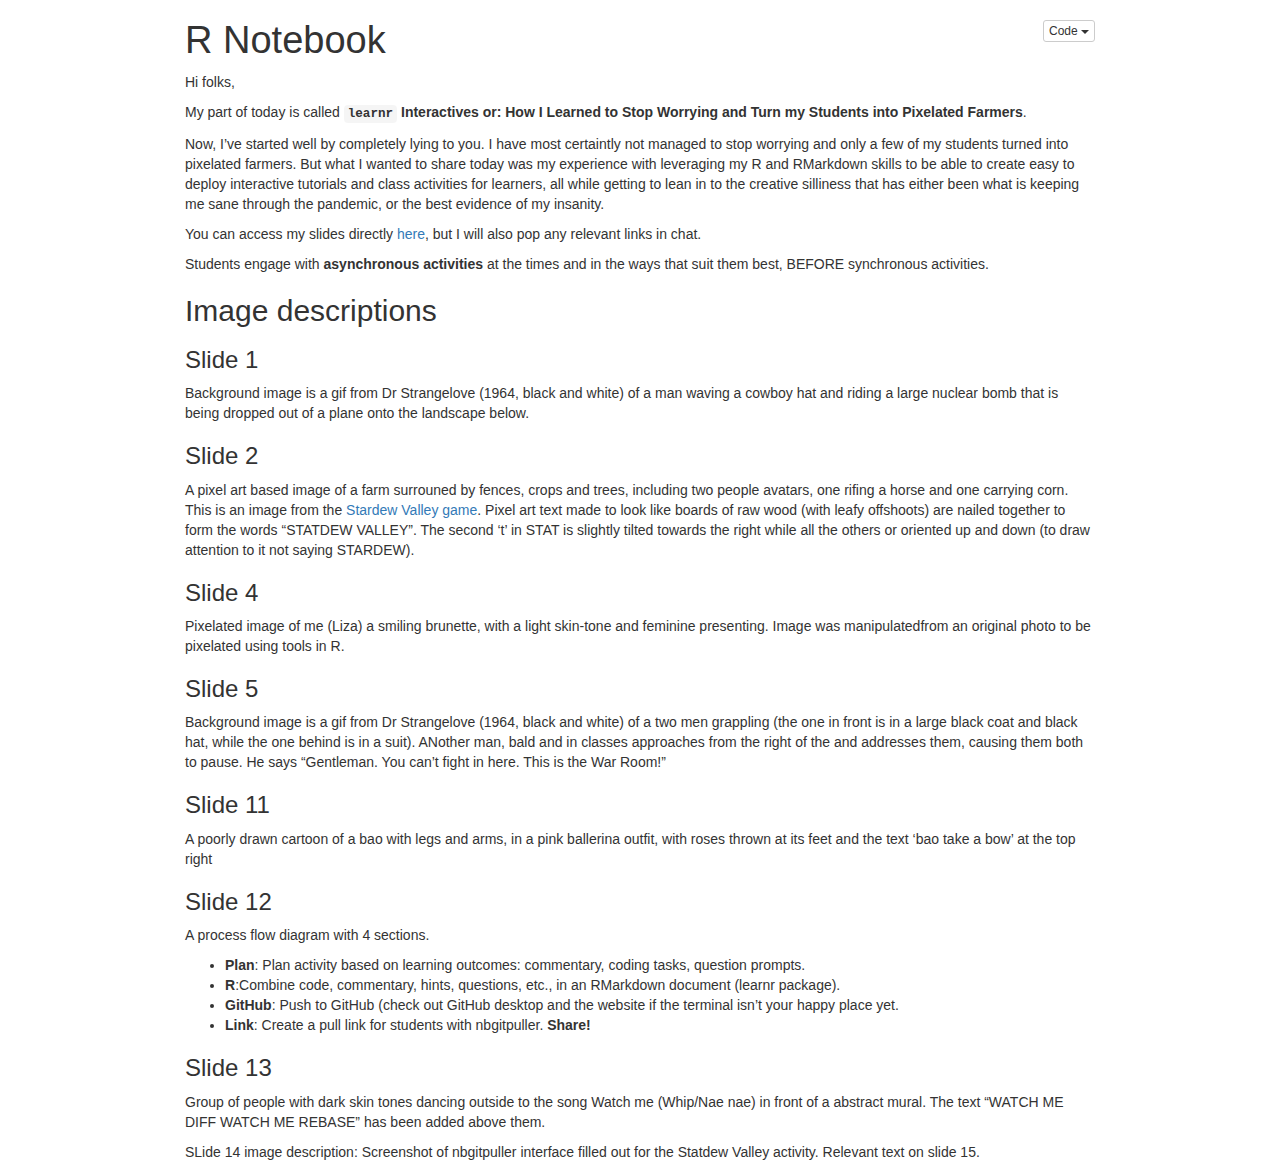
==== commit d7fc50a3: "Almost done" ====
--- a/speak-notes.nb.html
+++ b/speak-notes.nb.html
@@ -217,11 +217,53 @@
 <!-- rnb-text-begin -->
 <p>Hi folks,</p>
 <p>My part of today is called <strong><code>learnr</code> Interactives or: How I Learned to Stop Worrying and Turn my Students into Pixelated Farmers</strong>.</p>
-<p>Now, I’ve started well by completely lying to you. I have most certaintly not managed to stop worrying and only a few of my students turned into pixelated farmers. But what I wanted to share today was my experience with leveraging my R and RMarkdown skills to be able to create easy to deploy interactive tutorials and class activities for students, all while getting to lean in to the creative silliness that has either been what is keeping me sane through the pandemic, or the best evidence of my insanity.</p>
-<p>You can access my slides directly here [link], but I will also pop any relevant links in chat.</p>
+<p>Now, I’ve started well by completely lying to you. I have most certaintly not managed to stop worrying and only a few of my students turned into pixelated farmers. But what I wanted to share today was my experience with leveraging my R and RMarkdown skills to be able to create easy to deploy interactive tutorials and class activities for learners, all while getting to lean in to the creative silliness that has either been what is keeping me sane through the pandemic, or the best evidence of my insanity.</p>
+<p>You can access my slides directly <a href="https://bolton-cds-w22.netlify.app/#1">here</a>, but I will also pop any relevant links in chat.</p>
+<p>Students engage with <strong>asynchronous activities</strong> at the times and in the ways that suit them best, BEFORE synchronous activities.</p>
+<div id="image-descriptions" class="section level2">
+<h2>Image descriptions</h2>
+<div id="slide-1" class="section level3">
+<h3>Slide 1</h3>
+<p>Background image is a gif from Dr Strangelove (1964, black and white) of a man waving a cowboy hat and riding a large nuclear bomb that is being dropped out of a plane onto the landscape below.</p>
+</div>
+<div id="slide-2" class="section level3">
+<h3>Slide 2</h3>
+<p>A pixel art based image of a farm surrouned by fences, crops and trees, including two people avatars, one rifing a horse and one carrying corn. This is an image from the <a href="https://www.stardewvalley.net/">Stardew Valley game</a>. Pixel art text made to look like boards of raw wood (with leafy offshoots) are nailed together to form the words “STATDEW VALLEY”. The second ‘t’ in STAT is slightly tilted towards the right while all the others or oriented up and down (to draw attention to it not saying STARDEW).</p>
+</div>
+<div id="slide-4" class="section level3">
+<h3>Slide 4</h3>
+<p>Pixelated image of me (Liza) a smiling brunette, with a light skin-tone and feminine presenting. Image was manipulatedfrom an original photo to be pixelated using tools in R.</p>
+</div>
+<div id="slide-5" class="section level3">
+<h3>Slide 5</h3>
+<p>Background image is a gif from Dr Strangelove (1964, black and white) of a two men grappling (the one in front is in a large black coat and black hat, while the one behind is in a suit). ANother man, bald and in classes approaches from the right of the and addresses them, causing them both to pause. He says “Gentleman. You can’t fight in here. This is the War Room!”</p>
+</div>
+<div id="slide-11" class="section level3">
+<h3>Slide 11</h3>
+<p>A poorly drawn cartoon of a bao with legs and arms, in a pink ballerina outfit, with roses thrown at its feet and the text ‘bao take a bow’ at the top right</p>
+</div>
+<div id="slide-12" class="section level3">
+<h3>Slide 12</h3>
+<p>A process flow diagram with 4 sections.</p>
+<ul>
+<li><strong>Plan</strong>: Plan activity based on learning outcomes: commentary, coding tasks, question prompts.<br />
+</li>
+<li><strong>R</strong>:Combine code, commentary, hints, questions, etc., in an RMarkdown document (learnr package).<br />
+</li>
+<li><strong>GitHub</strong>: Push to GitHub (check out GitHub desktop and the website if the terminal isn’t your happy place yet.<br />
+</li>
+<li><strong>Link</strong>: Create a pull link for students with nbgitpuller. <strong>Share!</strong></li>
+</ul>
+</div>
+<div id="slide-13" class="section level3">
+<h3>Slide 13</h3>
+<p>Group of people with dark skin tones dancing outside to the song Watch me (Whip/Nae nae) in front of a abstract mural. The text “WATCH ME DIFF WATCH ME REBASE” has been added above them.</p>
+<p>SLide 14 image description: Screenshot of nbgitpuller interface filled out for the Statdew Valley activity. Relevant text on slide 15.</p>
 <!-- rnb-text-end -->
-
-<div id="rmd-source-code">[base64]</div>
+</div>
+</div>
+
+<div id="rmd-source-code">[base64]</div>
 
 
 
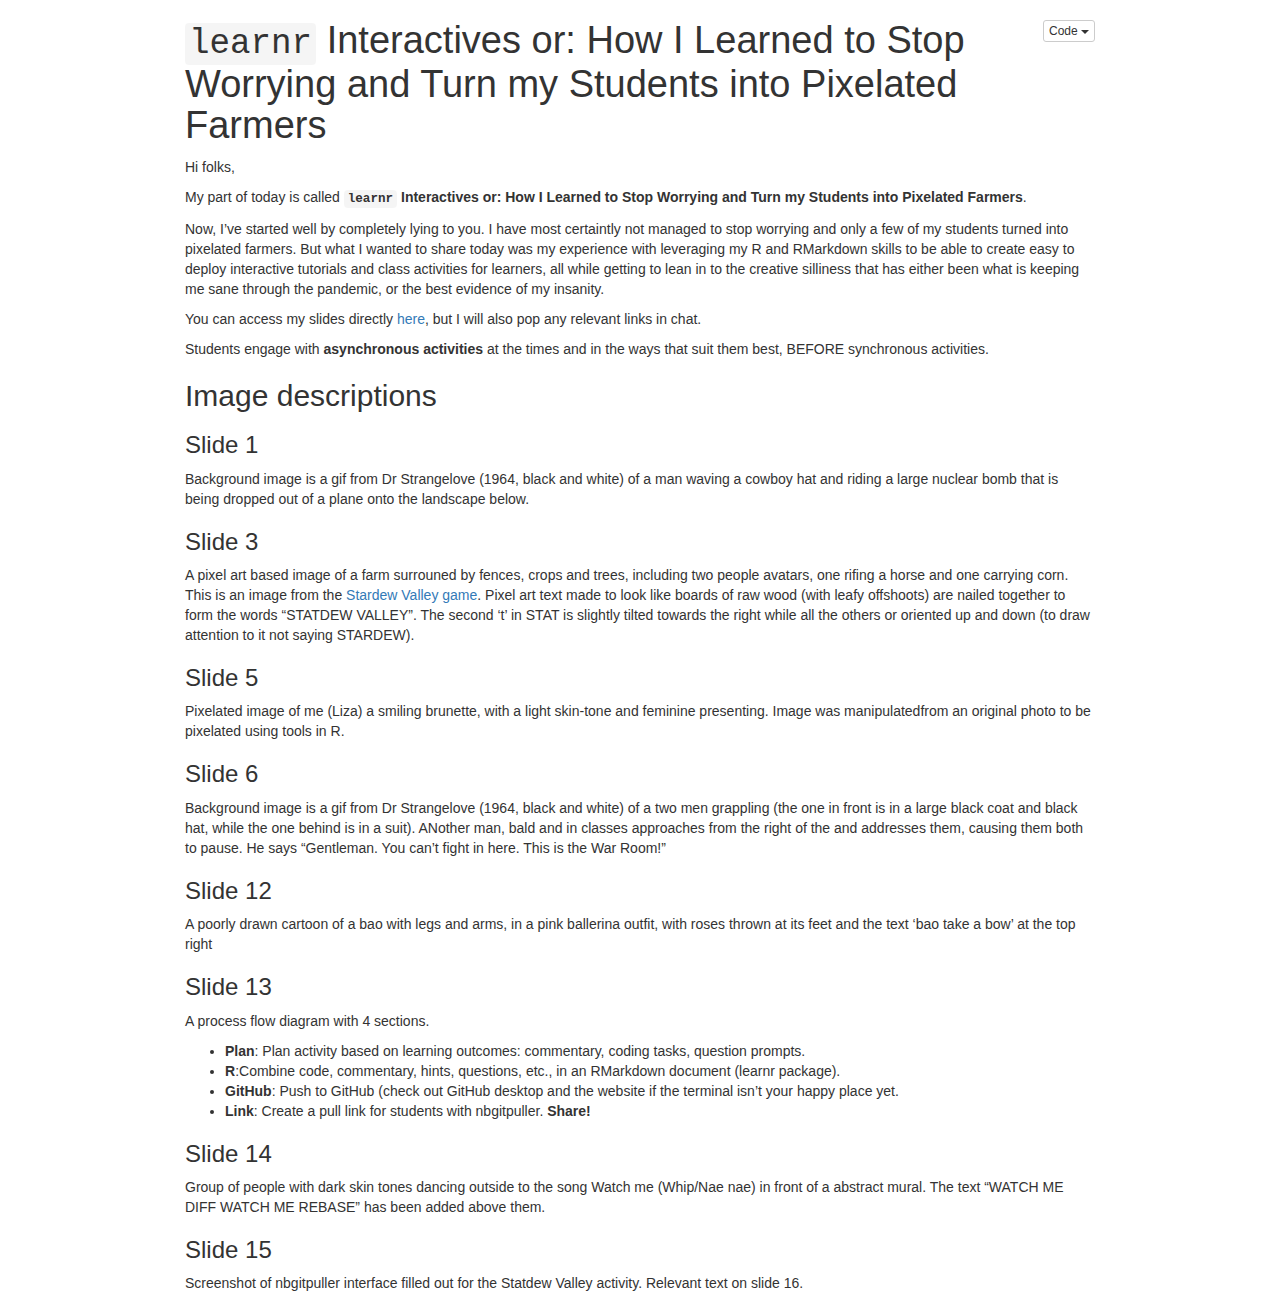
==== commit 42514bfe: "for pres" ====
--- a/speak-notes.nb.html
+++ b/speak-notes.nb.html
@@ -11,7 +11,7 @@
 
 
 
-<title>R Notebook</title>
+<title>learnr Interactives or: How I Learned to Stop Worrying and Turn my Students into Pixelated Farmers</title>
 
 <script src="[data-uri]"></script>
 <script src="[data-uri]"></script>
@@ -209,7 +209,7 @@
 
 
 
-<h1 class="title toc-ignore">R Notebook</h1>
+<h1 class="title toc-ignore"><code>learnr</code> Interactives or: How I Learned to Stop Worrying and Turn my Students into Pixelated Farmers</h1>
 
 </div>
 
@@ -226,24 +226,24 @@
 <h3>Slide 1</h3>
 <p>Background image is a gif from Dr Strangelove (1964, black and white) of a man waving a cowboy hat and riding a large nuclear bomb that is being dropped out of a plane onto the landscape below.</p>
 </div>
-<div id="slide-2" class="section level3">
-<h3>Slide 2</h3>
+<div id="slide-3" class="section level3">
+<h3>Slide 3</h3>
 <p>A pixel art based image of a farm surrouned by fences, crops and trees, including two people avatars, one rifing a horse and one carrying corn. This is an image from the <a href="https://www.stardewvalley.net/">Stardew Valley game</a>. Pixel art text made to look like boards of raw wood (with leafy offshoots) are nailed together to form the words “STATDEW VALLEY”. The second ‘t’ in STAT is slightly tilted towards the right while all the others or oriented up and down (to draw attention to it not saying STARDEW).</p>
-</div>
-<div id="slide-4" class="section level3">
-<h3>Slide 4</h3>
-<p>Pixelated image of me (Liza) a smiling brunette, with a light skin-tone and feminine presenting. Image was manipulatedfrom an original photo to be pixelated using tools in R.</p>
 </div>
 <div id="slide-5" class="section level3">
 <h3>Slide 5</h3>
+<p>Pixelated image of me (Liza) a smiling brunette, with a light skin-tone and feminine presenting. Image was manipulatedfrom an original photo to be pixelated using tools in R.</p>
+</div>
+<div id="slide-6" class="section level3">
+<h3>Slide 6</h3>
 <p>Background image is a gif from Dr Strangelove (1964, black and white) of a two men grappling (the one in front is in a large black coat and black hat, while the one behind is in a suit). ANother man, bald and in classes approaches from the right of the and addresses them, causing them both to pause. He says “Gentleman. You can’t fight in here. This is the War Room!”</p>
-</div>
-<div id="slide-11" class="section level3">
-<h3>Slide 11</h3>
-<p>A poorly drawn cartoon of a bao with legs and arms, in a pink ballerina outfit, with roses thrown at its feet and the text ‘bao take a bow’ at the top right</p>
 </div>
 <div id="slide-12" class="section level3">
 <h3>Slide 12</h3>
+<p>A poorly drawn cartoon of a bao with legs and arms, in a pink ballerina outfit, with roses thrown at its feet and the text ‘bao take a bow’ at the top right</p>
+</div>
+<div id="slide-13" class="section level3">
+<h3>Slide 13</h3>
 <p>A process flow diagram with 4 sections.</p>
 <ul>
 <li><strong>Plan</strong>: Plan activity based on learning outcomes: commentary, coding tasks, question prompts.<br />
@@ -255,15 +255,18 @@
 <li><strong>Link</strong>: Create a pull link for students with nbgitpuller. <strong>Share!</strong></li>
 </ul>
 </div>
-<div id="slide-13" class="section level3">
-<h3>Slide 13</h3>
+<div id="slide-14" class="section level3">
+<h3>Slide 14</h3>
 <p>Group of people with dark skin tones dancing outside to the song Watch me (Whip/Nae nae) in front of a abstract mural. The text “WATCH ME DIFF WATCH ME REBASE” has been added above them.</p>
-<p>SLide 14 image description: Screenshot of nbgitpuller interface filled out for the Statdew Valley activity. Relevant text on slide 15.</p>
+</div>
+<div id="slide-15" class="section level3">
+<h3>Slide 15</h3>
+<p>Screenshot of nbgitpuller interface filled out for the Statdew Valley activity. Relevant text on slide 16.</p>
 <!-- rnb-text-end -->
 </div>
 </div>
 
-<div id="rmd-source-code">[base64]</div>
+<div id="rmd-source-code">[base64]</div>
 
 
 
